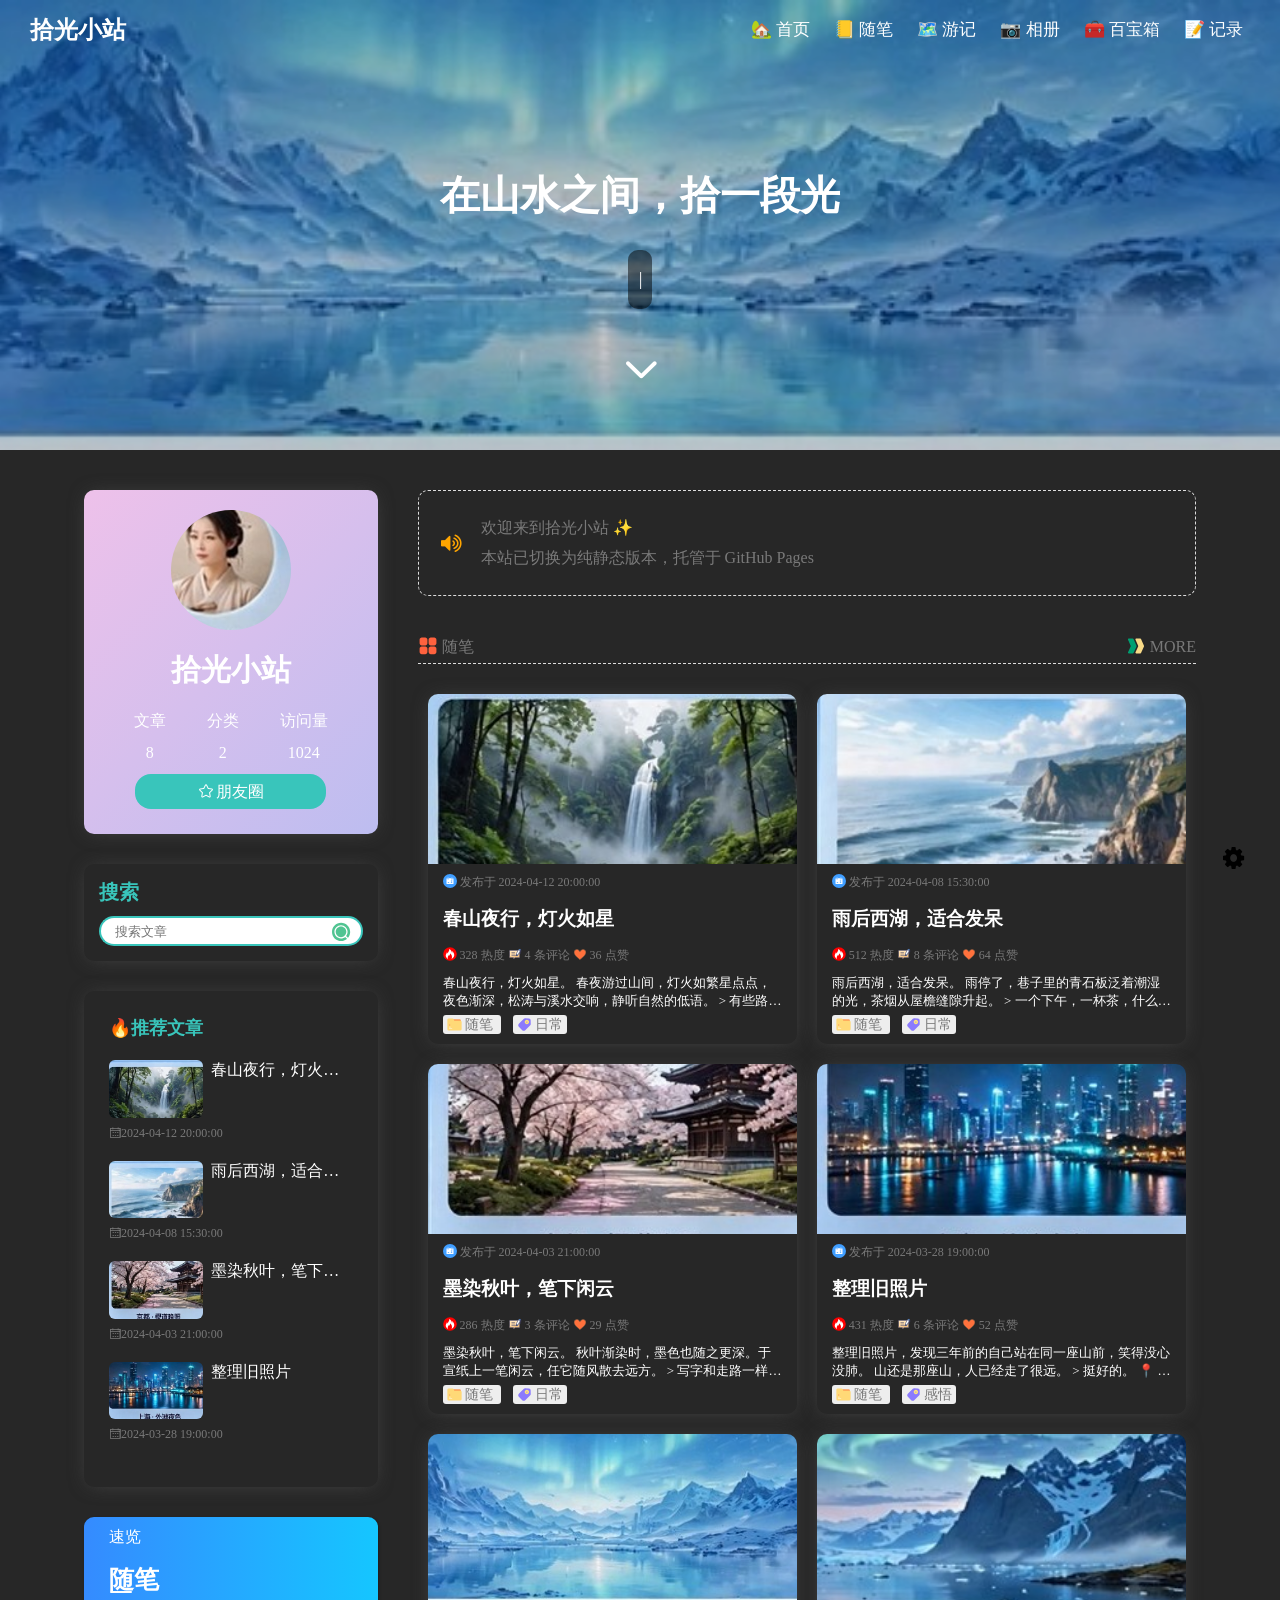
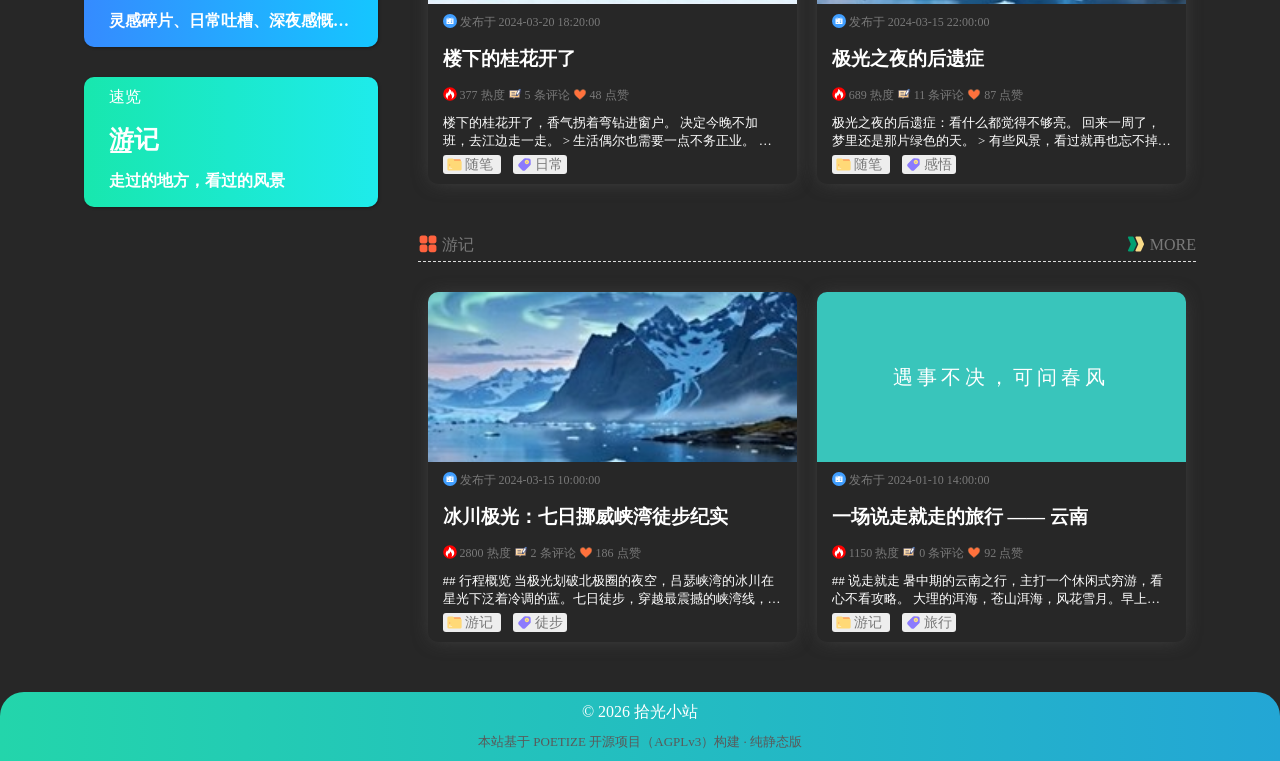
==== index.html @ 40ad59c8 "重新发布：相册页头图" ====
<!DOCTYPE html><html><head><meta charset="utf-8"><link rel="icon" href="./poetize.jpg" sizes="16x16"><link rel="stylesheet" href="https://cdnjs.cloudflare.com/ajax/libs/animate.css/4.1.1/animate.min.css"><meta name="viewport" content="width=device-width,initial-scale=1"><title>拾光小站</title><meta name="keywords" content="拾光小站,个人博客,游记,随笔,相册,百宝箱,记录生活"><meta name="description" content="拾光小站：在山水之间，拾一段光。个人博客，记录游记、随笔与生活碎片。"><meta name="author" content="拾光"><script src="https://cdn.bootcdn.net/ajax/libs/jquery/1.12.4/jquery.min.js"></script><script src="https://cdn.bootcss.com/animejs/2.2.0/anime.min.js"></script><script src="https://cdn.bootcdn.net/ajax/libs/highlight.js/11.2.0/highlight.min.js"></script><script src="https://cdn.bootcdn.net/ajax/libs/wow/1.1.2/wow.min.js"></script><script src="https://cdn.bootcdn.net/ajax/libs/highlightjs-line-numbers.js/2.8.0/highlightjs-line-numbers.min.js"></script><script src="https://cdn.bootcdn.net/ajax/libs/clipboard.js/2.0.8/clipboard.js"></script><script src="https://cdnjs.cloudflare.com/ajax/libs/qiniu-js/3.4.0/qiniu.min.js"></script><style>body {
            margin: 0;
        }</style><link href="css/chunk-0122b66e.ba6b2afd.css" rel="prefetch"><link href="css/chunk-02e23f34.7f8d17d9.css" rel="prefetch"><link href="css/chunk-13c8228b.9297055c.css" rel="prefetch"><link href="css/chunk-1939ddb8.db166ff5.css" rel="prefetch"><link href="css/chunk-22ece758.3c785287.css" rel="prefetch"><link href="css/chunk-34d33f80.ee86e084.css" rel="prefetch"><link href="css/chunk-37367f06.a7690c69.css" rel="prefetch"><link href="css/chunk-395dd5d8.432e9e8f.css" rel="prefetch"><link href="css/chunk-3c44ac4f.c8cb30de.css" rel="prefetch"><link href="css/chunk-47587f90.b9b45893.css" rel="prefetch"><link href="css/chunk-4bd1a666.4a2bc77a.css" rel="prefetch"><link href="css/chunk-52863968.226810e8.css" rel="prefetch"><link href="css/chunk-544f6651.7b0c32eb.css" rel="prefetch"><link href="css/chunk-54ce3194.cc9a762c.css" rel="prefetch"><link href="css/chunk-61f70c88.b84b0deb.css" rel="prefetch"><link href="css/chunk-63f8723c.f8a23040.css" rel="prefetch"><link href="css/chunk-69fb878a.3a8066da.css" rel="prefetch"><link href="css/chunk-6c56cb23.06f5734a.css" rel="prefetch"><link href="css/chunk-716d7ec3.0731d9f2.css" rel="prefetch"><link href="css/chunk-7bfb61f2.dd411bf8.css" rel="prefetch"><link href="css/chunk-94e299d0.7e5d5889.css" rel="prefetch"><link href="css/chunk-9caa29e2.eff47ce8.css" rel="prefetch"><link href="css/chunk-c374553e.608efdd4.css" rel="prefetch"><link href="css/chunk-c9bda14c.3e1fd213.css" rel="prefetch"><link href="css/chunk-e55e4f66.14c5786f.css" rel="prefetch"><link href="css/chunk-ee496ffe.ff4f5161.css" rel="prefetch"><link href="css/chunk-f7e285a6.936469f6.css" rel="prefetch"><link href="css/chunk-f9f8b146.4d78a7ab.css" rel="prefetch"><link href="css/chunk-fdfa3242.f22b6f2f.css" rel="prefetch"><link href="js/chunk-0122b66e.5367f98c.js" rel="prefetch"><link href="js/chunk-02e23f34.32f8bb72.js" rel="prefetch"><link href="js/chunk-13c8228b.7b478421.js" rel="prefetch"><link href="js/chunk-1939ddb8.1118e6d8.js" rel="prefetch"><link href="js/chunk-22ece758.854367f9.js" rel="prefetch"><link href="js/chunk-2d0aa275.491b9dab.js" rel="prefetch"><link href="js/chunk-2d0e1459.42eee4d1.js" rel="prefetch"><link href="js/chunk-34d33f80.f5c10831.js" rel="prefetch"><link href="js/chunk-37367f06.d2c40a28.js" rel="prefetch"><link href="js/chunk-395dd5d8.3fb166c6.js" rel="prefetch"><link href="js/chunk-3c44ac4f.df7b4ee9.js" rel="prefetch"><link href="js/chunk-46c1c582.a5cdcce4.js" rel="prefetch"><link href="js/chunk-47587f90.3607d0f9.js" rel="prefetch"><link href="js/chunk-4bd1a666.3006e04e.js" rel="prefetch"><link href="js/chunk-52863968.18616bdd.js" rel="prefetch"><link href="js/chunk-544f6651.7837170b.js" rel="prefetch"><link href="js/chunk-54ce3194.71f00278.js" rel="prefetch"><link href="js/chunk-61f70c88.a29fab2a.js" rel="prefetch"><link href="js/chunk-63f8723c.64098ad0.js" rel="prefetch"><link href="js/chunk-69fb878a.dd709dce.js" rel="prefetch"><link href="js/chunk-6c56cb23.e2ea50a7.js" rel="prefetch"><link href="js/chunk-716d7ec3.e5672c79.js" rel="prefetch"><link href="js/chunk-7bfb61f2.cf111250.js" rel="prefetch"><link href="js/chunk-94e299d0.7f4a603c.js" rel="prefetch"><link href="js/chunk-9caa29e2.8e790460.js" rel="prefetch"><link href="js/chunk-c374553e.8877bdf3.js" rel="prefetch"><link href="js/chunk-c9bda14c.26c76a3c.js" rel="prefetch"><link href="js/chunk-e55e4f66.29855f88.js" rel="prefetch"><link href="js/chunk-ee496ffe.24dbca80.js" rel="prefetch"><link href="js/chunk-f7e285a6.b124f8df.js" rel="prefetch"><link href="js/chunk-f9f8b146.446a588f.js" rel="prefetch"><link href="js/chunk-fdfa3242.f6572790.js" rel="prefetch"><link href="css/app.e7677316.css" rel="preload" as="style"><link href="css/chunk-vendors.dae7a378.css" rel="preload" as="style"><link href="js/app.7b72c1b2.js" rel="preload" as="script"><link href="js/chunk-vendors.73999204.js" rel="preload" as="script"><link href="css/chunk-vendors.dae7a378.css" rel="stylesheet"><link href="css/app.e7677316.css" rel="stylesheet"></head><body><div id="app"></div><script src="js/chunk-vendors.73999204.js"></script><script src="js/app.7b72c1b2.js"></script></body><script>new WOW().init();</script></html>
---- css/chunk-0122b66e.ba6b2afd.css ----
.emoji-item[data-v-3255ed00]{cursor:pointer;display:inline-block}.emoji-item[data-v-3255ed00]:hover{transition:all .2s;border-radius:.25rem;background:var(--lightGray)}.emoji[data-v-3255ed00]{margin:.25rem;vertical-align:middle}.body-enter-active[data-v-3255ed00],.body-leave-active[data-v-3255ed00]{transition:all .3s}.body-enter[data-v-3255ed00],.body-leave-to[data-v-3255ed00]{opacity:0;transform:scale(.5)}
---- css/chunk-02e23f34.7f8d17d9.css ----
.poem-container[data-v-ac238054]{padding:90px 0 40px;position:relative}.poem-wrap[data-v-ac238054]{border-radius:10px;z-index:10;text-align:center;letter-spacing:4px;font-weight:300;width:100%;max-width:800px}.poem-wrap div span[data-v-ac238054]{padding:5px 10px;color:var(--white);font-size:2em;border-radius:5px}.poem-wrap p[data-v-ac238054]{width:100%;max-width:800px;color:var(--white)}.poem-wrap p.poem[data-v-ac238054]{margin:40px auto;font-size:1.5em}.poem-wrap p.info[data-v-ac238054]{margin:20px auto 40px;font-size:1.1em}
---- css/chunk-13c8228b.9297055c.css ----
@import url(https://fonts.googleapis.com/css?family=Creepster|Rye);body[data-v-50580480],html[data-v-50580480]{height:100vh}body[data-v-50580480]{background:#2c3e50}.zombie__cheeks[data-v-50580480]:after,.zombie__cheeks[data-v-50580480]:before{content:"";border-radius:50% 0 0 50%;box-shadow:4px 7px 6px 1px rgba(0,0,0,.09);background:#1abc9c;width:50px;height:50px}.zombie__nose[data-v-50580480]:after,.zombie__nose[data-v-50580480]:before{content:"";width:15px;height:15px;border-radius:50% 50% 10px 10px;background:#07362c;box-shadow:inset 0 8px 0 2px #148f77;align-self:flex-end}.tooth .tooth__bottom[data-v-50580480]:before,.tooth .tooth__top[data-v-50580480]:before{content:"";background:#fff;width:10px;height:10px;display:block;border-radius:2px;margin:5px 20px 0 0;display:inline-block}.zombie__arms .left .arm__sleeve[data-v-50580480],.zombie__arms .right .arm__sleeve[data-v-50580480]{width:50px;height:60px;background:linear-gradient(180deg,#593f35,#795548);border-radius:20px 20px 0 0}.wrapper[data-v-50580480]{display:flex;height:100vh;justify-content:center;flex-direction:column;align-items:center;background:#20332f}.zombie[data-v-50580480]{position:relative;z-index:1}.zombie__head[data-v-50580480]{width:150px;height:150px;background:#1abc9c;border-radius:70% 70% 35% 35%;display:flex;justify-content:center;position:relative;z-index:1;-webkit-animation:moveHead-data-v-50580480 5s ease-in-out infinite;animation:moveHead-data-v-50580480 5s ease-in-out infinite}.zombie__head[data-v-50580480]:before{width:49px;height:22px;transform:translateX(24px) rotate(-53deg);right:40px}.zombie__head[data-v-50580480]:after,.zombie__head[data-v-50580480]:before{content:"";border-radius:50%;box-shadow:0 -2px 0 1px #1a252f;position:absolute}.zombie__head[data-v-50580480]:after{width:29px;height:12px;transform:translateX(38px) rotate(-13deg);top:5px;right:50px}.zombie__brain[data-v-50580480]{width:30px;height:60px;background:#2c3e50;border-radius:50%;transform:rotate(55deg);position:absolute;top:-2px;left:30px;overflow:hidden}.zombie__brain[data-v-50580480]:before{content:"";width:30px;height:80px;background:#e05887;position:absolute;border-radius:50%;left:15px}.zombie__brain[data-v-50580480]:after{content:"";background:#e05887;width:15px;height:15px;border-radius:40%;position:absolute;top:35px;left:5px;box-shadow:-14px -8px 0 0 #e05887,-28px -10px 0 0 #e05887;transform:rotate(80deg)}.zombie__cheeks[data-v-50580480]{width:inherit;height:50px;display:flex;justify-content:space-between;align-self:center;position:absolute;left:0;top:75px}.zombie__cheeks[data-v-50580480]:before{margin-left:-12px}.zombie__cheeks[data-v-50580480]:after{transform:rotateY(180deg);margin-right:-12px}.zombie__eyes[data-v-50580480]{width:inherit;height:50px;display:flex;justify-content:space-between;align-self:center;position:absolute;left:0;top:50px}.zombie__eyes .eye[data-v-50580480]{background:#fff;border-radius:50%;box-shadow:0 5px 0 1px rgba(0,0,0,.22),0 13px 0 0 rgba(0,0,0,.22);width:50px;height:50px;position:relative}.zombie__eyes .eye[data-v-50580480]:before{content:"";width:16.66667px;height:16.66667px;background:#fff;border-radius:50%;display:table;margin:20px auto;box-shadow:inset 0 -5px 0 5px #2c3e50,0 0 0 3px #ff9800}.zombie__eyes .eye .eyebrow[data-v-50580480]{width:inherit;height:20px;background:#1abc9c;position:absolute;border-radius:10px;box-shadow:0 2px 0 1px #117964;top:-15px;-webkit-animation:moveEyebrow-data-v-50580480 5s ease-in-out infinite;animation:moveEyebrow-data-v-50580480 5s ease-in-out infinite}.zombie__chin[data-v-50580480]{width:100px;height:80px;background:#1abc9c;border-radius:0 0 30% 30%;align-self:flex-end;position:absolute;left:26px;top:100px}.zombie__nose[data-v-50580480]{width:25px;height:80px;background:linear-gradient(0deg,#148f77,#1abc9c);border-radius:0 0 10px 10px;display:flex;justify-content:space-between;position:absolute;left:63px;top:35px}.zombie__nose[data-v-50580480]:before{margin-left:-8px}.zombie__nose[data-v-50580480]:after{margin-right:-8px}.zombie__mouth[data-v-50580480]{width:75px;background:#1a252f;border-radius:20%/10% 10% 50% 50%;box-shadow:inset 0 6px 0 0 #e883a6,0 0 0 4px #148f77;align-self:flex-end;position:absolute;left:38px;bottom:-18px;overflow:hidden;-webkit-animation:moveMouth-data-v-50580480 5s ease-in-out infinite;animation:moveMouth-data-v-50580480 5s ease-in-out infinite}.tooth[data-v-50580480]{width:inherit;display:flex;flex-wrap:wrap;flex-direction:column}.tooth .tooth__top[data-v-50580480]{position:relative;left:10px}.tooth .tooth__top[data-v-50580480]:before{box-shadow:15px 0 0 0 #fff,30px 0 0 0 #fff,45px 0 0 0 #fff}.tooth .tooth__bottom[data-v-50580480]{position:relative;right:-18px;bottom:-6px}.tooth .tooth__bottom[data-v-50580480]:before{box-shadow:15px 0 0 0 #fff,30px 0 0 0 #fff}.zombie__chest[data-v-50580480]{width:150px;height:100px;background:linear-gradient(180deg,#593f35 40%,#795548);border-radius:20px 20px 0 0;display:flex;justify-content:space-between;flex-direction:column;position:relative;top:-10px}.zombie__arms[data-v-50580480]{display:inline-flex;width:100%}.zombie__arms .left[data-v-50580480]{position:relative;-webkit-animation:moveLeftArm-data-v-50580480 5s ease-in-out infinite;animation:moveLeftArm-data-v-50580480 5s ease-in-out infinite}.zombie__arms .left .arm__sleeve[data-v-50580480]{transform:translateX(-25px) rotate(80deg)}.zombie__arms .left .arm__bone[data-v-50580480]{width:100px;height:20px;background:#bfbfbf;position:absolute;left:-100px;top:25px;transform:rotate(-10deg)}.zombie__arms .left .arm__bone[data-v-50580480]:before{left:-15px;top:-8px}.zombie__arms .left .arm__bone[data-v-50580480]:after,.zombie__arms .left .arm__bone[data-v-50580480]:before{content:"";background:inherit;width:20px;height:20px;position:absolute;border-radius:40%/50% 0 30% 40%;transform:rotate(40deg)}.zombie__arms .left .arm__bone[data-v-50580480]:after{left:-10px;bottom:-6px}.zombie__arms .right[data-v-50580480]{position:relative}.zombie__arms .right .arm__sleeve[data-v-50580480]{transform:translateX(79px) rotate(-63deg)}.zombie__arms .arm__biceps[data-v-50580480]{width:100px;height:20px;position:absolute;background:#1abc9c;left:95px;top:40px;transform:rotate(25deg)}.zombie__arms .arm__forearm[data-v-50580480]{width:38px;height:45px;position:absolute;background:linear-gradient(180deg,#148f77,#1abc9c);left:160px;top:55px;border-radius:40%/90% 90% 0 0;transform:skewX(-10deg);box-shadow:-1px 0 5px 1px rgba(0,0,0,.18)}.hands[data-v-50580480]{background:#1abc9c;width:75px;height:30px;border-radius:30%/80% 40% 40% 40%;position:absolute;left:135px;top:90px;-webkit-animation:moveHand-data-v-50580480 5s ease-in-out infinite;animation:moveHand-data-v-50580480 5s ease-in-out infinite}.hands .finger[data-v-50580480]{width:16px;height:32px;display:inline-block;background:#1abc9c;border-radius:50%/80% 40% 40% 40%;position:absolute}.hands .finger[data-v-50580480]:before{content:"";background:#fff;opacity:.6;width:8.88889px;height:8.88889px;position:relative;top:18px;left:2px;border-radius:50% 50% 0 0;box-shadow:0 2px 2px 1px rgba(0,0,0,.44);display:block}.hands .finger.thumb[data-v-50580480]{transform:rotate(90deg);left:-15px;top:-8px}.hands .finger.index[data-v-50580480]{transform:rotate(20deg);top:20px;left:-6px}.hands .finger.middle[data-v-50580480]{top:25px;left:22px}.hands .finger.ring[data-v-50580480]{transform:rotate(-10deg) scale(.9);top:20px;left:50px}.hands .finger.pinky[data-v-50580480]{transform:rotate(-50deg) scale(.8);top:8px;left:68px}.ground[data-v-50580480]{position:relative}.ground__hole[data-v-50580480]{width:225px;height:40px;border-radius:50%;background:rgba(0,0,0,.39);box-shadow:0 11px 34px 20px rgba(0,0,0,.25);position:relative;top:-42px}.ground__rocks[data-v-50580480]{position:absolute;top:0;z-index:2}.ground__rocks .rock[data-v-50580480]{background:#3e5871;border-radius:40%/80% 20% 70% 20%;box-shadow:3px 4px 0 5px #1a252f;width:40px;height:20px;display:block;position:absolute;top:0}.ground__rocks[data-v-50580480]:nth-child(2){left:-25px;top:-25px;transform:scale(1.2) rotate(-10deg);z-index:-1}.ground__rocks[data-v-50580480]:nth-child(3){left:-3px;top:-53px;transform:scale(.4)}.ground__rocks[data-v-50580480]:nth-child(4){left:30px;top:-20px;transform:scale(.5)}.ground__rocks[data-v-50580480]:nth-child(5),.ground__rocks[data-v-50580480]:nth-child(6){left:55px;top:-15px;transform:scale(.8)}.ground__rocks[data-v-50580480]:nth-child(7){left:95px;top:-15px;transform:scale(.6) rotateY(180deg)}.ground__rocks[data-v-50580480]:nth-child(8){left:85px;top:20px;transform:scale(.4) rotateY(180deg)}.ground__rocks[data-v-50580480]:nth-child(9){left:165px;top:10px;transform:scale(.2)}.ground__rocks[data-v-50580480]:nth-child(10){left:125px;top:-15px;transform:scale(1.1) rotateY(180deg)}.ground__rocks[data-v-50580480]:nth-child(11){left:165px;top:-12px;transform:scale(.8) rotateY(180deg) rotate(-20deg)}.ground__rocks[data-v-50580480]:nth-child(12){left:265px;top:-90px;transform:scale(.7)}.ground__rocks[data-v-50580480]:nth-child(13){left:300px;top:-90px;transform:scale(1)}.ground__rocks[data-v-50580480]:nth-child(14){left:350px;top:-90px;transform:scale(.5) rotateY(180deg)}.ground__rocks[data-v-50580480]:nth-child(15){left:390px;top:-90px;transform:scale(.8) rotateY(180deg) rotate(-10deg)}.tomb[data-v-50580480]{width:200px;height:200px;background:#95a5a6;border-radius:50% 50% 0 0;box-shadow:18px 1px 0 0 #6d8082,12px 26px 39px 7px rgba(0,0,0,.25);position:absolute;top:-280px;left:200px}.tomb .tomb__info[data-v-50580480]{text-align:center;margin:20px;color:#3e4a4a}.tomb .tomb__info .headers[data-v-50580480]{font-weight:400;line-height:1.3em;margin:15px 0}.brains-comic-box[data-v-50580480]{font-size:1.4em;letter-spacing:.2em;color:#e05887;position:absolute;top:-360px;left:-200px;transform:rotate(-10deg);position:relative;-webkit-animation:moveBrainsBox-data-v-50580480 5s ease-in-out infinite;animation:moveBrainsBox-data-v-50580480 5s ease-in-out infinite}.brains-comic-box .brains__text[data-v-50580480]{background:#fff;border-radius:40px;padding:15px 20px;-webkit-animation:moveBrainsText-data-v-50580480 5s ease-in-out infinite;animation:moveBrainsText-data-v-50580480 5s ease-in-out infinite}.brains-comic-box .brains__text[data-v-50580480]:before{width:0;height:0;content:"";border-top:1em solid #fff;border-left:.5em solid transparent;border-right:.5em solid transparent;position:absolute;bottom:-20px;left:160px;transform:rotate(-30deg)}@-webkit-keyframes moveLeftArm-data-v-50580480{0%,50%,90%,to{transform:rotate(22deg)}10%,20%,40%{transform:rotate(0)}}@keyframes moveLeftArm-data-v-50580480{0%,50%,90%,to{transform:rotate(22deg)}10%,20%,40%{transform:rotate(0)}}@-webkit-keyframes moveHead-data-v-50580480{0%,50%,90%,to{transform:rotate(-10deg)}30%{transform:translateX(6px) translateY(2px)}35%{transform:translateX(-6px)}10%,20%,40%{transform:rotate(0)}}@keyframes moveHead-data-v-50580480{0%,50%,90%,to{transform:rotate(-10deg)}30%{transform:translateX(6px) translateY(2px)}35%{transform:translateX(-6px)}10%,20%,40%{transform:rotate(0)}}@-webkit-keyframes moveMouth-data-v-50580480{0%,50%,90%,to{height:20px;transform:translateY(-10px)}10%,20%,40%{height:40px;transform:translateY(0)}}@keyframes moveMouth-data-v-50580480{0%,50%,90%,to{height:20px;transform:translateY(-10px)}10%,20%,40%{height:40px;transform:translateY(0)}}@-webkit-keyframes moveEyebrow-data-v-50580480{0%,50%,90%,to{transform:translateY(8px)}10%,20%,40%{transform:translateY(-10px)}}@keyframes moveEyebrow-data-v-50580480{0%,50%,90%,to{transform:translateY(8px)}10%,20%,40%{transform:translateY(-10px)}}@-webkit-keyframes moveHand-data-v-50580480{0%,50%,90%,to{transform:translateY(0)}10%,20%,40%{transform:translateY(-10px) rotate(15deg)}}@keyframes moveHand-data-v-50580480{0%,50%,90%,to{transform:translateY(0)}10%,20%,40%{transform:translateY(-10px) rotate(15deg)}}@-webkit-keyframes moveBrainsText-data-v-50580480{0%,20%,40%,60%,80%,to{transform:translateX(20px)}10%,30%,50%,70%,90%{transform:translateX(-20px)}}@keyframes moveBrainsText-data-v-50580480{0%,20%,40%,60%,80%,to{transform:translateX(20px)}10%,30%,50%,70%,90%{transform:translateX(-20px)}}@-webkit-keyframes moveBrainsBox-data-v-50580480{0%,50%,90%,to{opacity:0}10%,20%,40%{opacity:1}}@keyframes moveBrainsBox-data-v-50580480{0%,50%,90%,to{opacity:0}10%,20%,40%{opacity:1}}
---- css/chunk-1939ddb8.db166ff5.css ----
.comment-head[data-v-1bf209c4]{display:flex;align-items:center;font-size:20px;font-weight:700;margin:40px 0 20px 0;color:var(--themeBackground)}.comment-head[data-v-1bf209c4],.commentInfo-title[data-v-1bf209c4]{-webkit-user-select:none;-moz-user-select:none;-ms-user-select:none;user-select:none}.commentInfo-title[data-v-1bf209c4]{margin-bottom:20px;color:var(--greyFont)}#comment-content[data-v-1bf209c4]{border-bottom:1px solid rgba(0,0,0,.1);margin-bottom:20px}.commentInfo-detail[data-v-1bf209c4]{display:flex}.commentInfo-avatar[data-v-1bf209c4]{border-radius:5px}.commentInfo-username[data-v-1bf209c4]{color:var(--orangeRed);font-size:16px;font-weight:600;margin-right:5px}.commentInfo-username-small[data-v-1bf209c4]{color:var(--orangeRed);font-size:14px;font-weight:600;margin-right:5px}.commentInfo-master[data-v-1bf209c4]{color:var(--green);border:1px solid var(--green);border-radius:.2rem;font-size:12px;padding:2px 4px;margin-right:5px}.commentInfo-other[data-v-1bf209c4]{color:var(--greyFont)}.commentInfo-other[data-v-1bf209c4],.commentInfo-reply[data-v-1bf209c4]{font-size:12px;-webkit-user-select:none;-moz-user-select:none;-ms-user-select:none;user-select:none}.commentInfo-reply[data-v-1bf209c4]{cursor:pointer;color:var(--white);background:var(--themeBackground);border-radius:.2rem;padding:3px 6px}.commentInfo-content[data-v-1bf209c4]{margin:15px 0 25px;padding:18px 20px;background:var(--commentContent);border-radius:12px;color:var(--black);word-break:break-word}.pagination-wrap[data-v-1bf209c4]{display:flex;justify-content:center;margin-bottom:10px}.pagination[data-v-1bf209c4]{padding:6px 20px;border:1px solid var(--lightGray);border-radius:3rem;color:var(--greyFont);-webkit-user-select:none;-moz-user-select:none;-ms-user-select:none;user-select:none;cursor:pointer;text-align:center;font-size:12px}.pagination[data-v-1bf209c4]:hover{border:1px solid var(--themeBackground);color:var(--themeBackground);box-shadow:0 0 5px var(--themeBackground)}
---- css/chunk-22ece758.3c785287.css ----
.process-line[data-v-6c060b48]{border-left:2px solid var(--lightGreen);padding:50px 20px 10px;margin-left:20px;position:relative}.process-line[data-v-6c060b48]:before{content:"";width:8px;height:8px;border:4px solid var(--maxLightRed);border-radius:50%;position:absolute;top:15px;left:-1px;transform:translateX(-50%);background-color:var(--white);-webkit-animation:weiYanShadowFlashing 1.5s linear infinite;animation:weiYanShadowFlashing 1.5s linear infinite}.process-item[data-v-6c060b48]{position:relative;margin:10px;color:var(--fontColor)}.timeline-item-time[data-v-6c060b48]:before{position:absolute;top:5px;left:-37px;width:6px;height:6px;border:3px solid var(--blue);border-radius:50%;background:var(--white);content:""}.timeline-item-content[data-v-6c060b48]{padding:12px 15px;margin:10px 0 15px;border-radius:10px;background:rgba(66,139,202,.2)}.process-delete[data-v-6c060b48]{margin-left:10px;cursor:pointer}
---- css/chunk-34d33f80.ee86e084.css ----
.article-first[data-v-12acfc5b]{color:var(--greyFont);border-bottom:1px dashed var(--lightGray);padding-bottom:5px;margin-bottom:50px}.recent-post-container[data-v-12acfc5b]{max-width:780px;margin:auto}.recent-post-container .recent-post-item[data-v-12acfc5b]:not(:last-child){margin-bottom:40px}.recent-post-item[data-v-12acfc5b]{height:300px;position:relative;display:flex;flex-direction:row;-webkit-user-select:none;-moz-user-select:none;-ms-user-select:none;user-select:none;cursor:pointer;overflow:hidden;border-radius:10px;-webkit-animation:hideToShow 1s ease-in-out;animation:hideToShow 1s ease-in-out}.recent-post-item-image[data-v-12acfc5b]{width:50%;height:100%}.recent-post-item-image[data-v-12acfc5b] .el-image__inner{transition:all 1s}.recent-post-item-image[data-v-12acfc5b] .el-image__inner:hover{transform:scale(1.2)}.leftImage[data-v-12acfc5b]{position:absolute;left:0}.rightImage[data-v-12acfc5b]{position:absolute;right:0;text-align:right}.recent-post-item-post[data-v-12acfc5b]{width:50%;height:100%;display:flex;flex-direction:column;padding:20px 35px}.recent-post-item-post h3[data-v-12acfc5b]{white-space:nowrap;text-overflow:ellipsis;overflow:hidden}.post-meta[data-v-12acfc5b]{font-size:12px;color:var(--greyFont)}.post-meta span[data-v-12acfc5b]:not(:last-child){margin-right:10px}.recent-post-desc[data-v-12acfc5b]{font-size:15px;line-height:1.7;overflow:hidden;text-overflow:ellipsis;display:-webkit-box;-webkit-line-clamp:4;-webkit-box-orient:vertical}.leftImage .sort-label[data-v-12acfc5b]{position:absolute;bottom:20px}.rightImage .sort-label[data-v-12acfc5b]{position:absolute;bottom:20px;right:35px}.sort-label span[data-v-12acfc5b]{padding:3px 10px;background-color:var(--maxLightGray);border-radius:3px;font-size:14px;color:var(--greyFont);transition:all .3s;cursor:pointer;-webkit-user-select:none;-moz-user-select:none;-ms-user-select:none;user-select:none}.sort-label span[data-v-12acfc5b]:hover{background-color:var(--themeBackground);color:var(--white)}.error-text[data-v-12acfc5b]{font-size:20px;line-height:1.8;letter-spacing:8px;color:var(--white)}.image-container[data-v-12acfc5b]{position:relative;width:100%;height:100%}.hasVideo[data-v-12acfc5b]{padding:0 20px;background:var(--maxMaxWhiteMask);border-radius:15px}@media screen and (max-width:700px){.recent-post-item[data-v-12acfc5b]{height:450px;position:unset;display:block;flex-direction:unset}.recent-post-item-image[data-v-12acfc5b]{width:100%;height:200px}.leftImage[data-v-12acfc5b]{position:unset;left:unset}.rightImage[data-v-12acfc5b]{position:unset;right:unset;text-align:unset}.recent-post-item-post[data-v-12acfc5b]{width:100%;height:250px;position:relative}.recent-post-desc[data-v-12acfc5b]{-webkit-line-clamp:3}.leftImage .sort-label[data-v-12acfc5b]{position:absolute;bottom:20px}.rightImage .sort-label[data-v-12acfc5b]{position:absolute;bottom:20px;right:unset}}
---- css/chunk-37367f06.a7690c69.css ----
.card-container[data-v-0ac1e776]{display:flex;flex-wrap:wrap}.card-item[data-v-0ac1e776]{position:relative;border-radius:10px;background:hsla(0,0%,100%,.88);overflow:hidden;margin:10px;height:300px;flex-shrink:0;width:calc(33.33333% - 20px);cursor:pointer;-webkit-animation:zoomIn .8s ease-in-out;animation:zoomIn .8s ease-in-out}.card-image[data-v-0ac1e776]{width:100%;height:180px}.card-image[data-v-0ac1e776] .el-image__inner{transition:all 1s}.card-image[data-v-0ac1e776] .el-image__inner:hover{transform:scale(1.2)}.card-body[data-v-0ac1e776]{padding:10px 20px}.card-title[data-v-0ac1e776]{font-size:18px;font-weight:600;margin-bottom:10px;white-space:nowrap;text-overflow:ellipsis;overflow:hidden;transition:all .2s ease-in-out}.card-title[data-v-0ac1e776]:hover{color:var(--lightGreen)}.card-desc[data-v-0ac1e776]{font-size:14px;line-height:1.5;overflow:hidden;text-overflow:ellipsis;display:-webkit-box;-webkit-line-clamp:2;-webkit-box-orient:vertical;letter-spacing:1px}.card-time[data-v-0ac1e776]{position:absolute;bottom:10px;font-size:12px;color:var(--greyFont)}@media screen and (max-width:700px){.card-item[data-v-0ac1e776]{width:calc(50% - 20px)}}@media screen and (max-width:500px){.card-item[data-v-0ac1e776]{width:calc(100% - 20px)}}
---- css/chunk-395dd5d8.432e9e8f.css ----
.travel-container[data-v-3413e267]{padding:25px;background:var(--favoriteBg)}.travel-header[data-v-3413e267]{margin:60px auto 30px;height:300px;position:relative;overflow:hidden;border-radius:20px;max-width:1200px;color:var(--white);-webkit-user-select:none;-moz-user-select:none;-ms-user-select:none;user-select:none}.index-video[data-v-3413e267]{width:100%;height:100%;-o-object-fit:cover;object-fit:cover;background:var(--lightGreen)}.travel-content[data-v-3413e267]{margin:0 auto;max-width:1200px}.photo-title-warp[data-v-3413e267]{max-width:1150px;margin:50px auto;padding:20px;border-radius:10px;display:flex;flex-wrap:wrap}.isActive[data-v-3413e267]{-webkit-animation:scale 2.5s ease-in-out infinite;animation:scale 2.5s ease-in-out infinite}.photo-title[data-v-3413e267]{text-align:center;font-size:30px;font-weight:700;line-height:80px;letter-spacing:2px}.pagination-wrap[data-v-3413e267]{display:flex;justify-content:center;margin-top:40px}.pagination[data-v-3413e267]{padding:13px 15px;border:1px solid var(--lightGray);border-radius:3rem;color:var(--greyFont);width:100px;-webkit-user-select:none;-moz-user-select:none;-ms-user-select:none;user-select:none;cursor:pointer;text-align:center}@media screen and (max-width:1150px){.photo-title-warp[data-v-3413e267]{max-width:780px}}
---- css/chunk-3c44ac4f.c8cb30de.css ----
.card-container[data-v-d14e78c4]{display:flex;flex-wrap:wrap}.card-item[data-v-d14e78c4]{position:relative;overflow:hidden;margin:15px;height:550px;flex-shrink:0;width:calc(33.33333% - 30px);cursor:pointer;-webkit-animation:zoomIn .8s ease-in-out;animation:zoomIn .8s ease-in-out;padding:1.3rem 1.3rem 1.5rem;background:var(--background);border-radius:1.5rem;transition:all .2s}.card-image[data-v-d14e78c4]{width:100%;height:400px;border-radius:1rem;overflow:hidden;box-shadow:0 2px 10px hsla(0,0%,57.6%,.61);margin-bottom:1rem}.card-image[data-v-d14e78c4] .el-image__inner{transition:all 1s}.card-image[data-v-d14e78c4] .el-image__inner:hover{transform:scale(1.2)}.card-body[data-v-d14e78c4]{padding:10px 5px}.card-desc[data-v-d14e78c4]{font-weight:600;font-size:1.05rem;color:var(--fontColor);letter-spacing:1px;line-height:1.5;overflow:hidden;text-overflow:ellipsis;display:-webkit-box;-webkit-line-clamp:2;-webkit-box-orient:vertical}.card-time[data-v-d14e78c4]{position:absolute;bottom:15px;color:#999;font-weight:500}@media screen and (max-width:1300px){.card-item[data-v-d14e78c4]{width:calc(50% - 30px)}}@media screen and (max-width:1000px){.card-item[data-v-d14e78c4]{height:450px}.card-image[data-v-d14e78c4]{height:300px}}@media screen and (max-width:750px){.card-item[data-v-d14e78c4]{width:100%;margin:15px 0}}@media screen and (max-width:450px){.card-item[data-v-d14e78c4]{height:400px}.card-image[data-v-d14e78c4]{height:250px}}
---- css/chunk-47587f90.b9b45893.css ----
.myFooter-wrap[data-v-3245b3a0]{-webkit-user-select:none;-moz-user-select:none;-ms-user-select:none;user-select:none;-webkit-animation:hideToShow 2s;animation:hideToShow 2s}.myFooter[data-v-3245b3a0]{border-radius:1.5rem 1.5rem 0 0;background:var(--gradientBG);text-align:center;color:var(--white);background-size:300% 300%;-webkit-animation:gradientBG 10s ease infinite;animation:gradientBG 10s ease infinite}.footer-title[data-v-3245b3a0]{padding-top:10px;font-size:16px}.icp[data-v-3245b3a0],.icp a[data-v-3245b3a0]{color:var(--maxGreyFont);font-size:13px}.icp[data-v-3245b3a0]{padding-top:10px;padding-bottom:10px}.icp a[data-v-3245b3a0]{text-decoration:none;transition:all .3s}.icp a[data-v-3245b3a0]:hover{color:var(--themeBackground)}
---- css/chunk-4bd1a666.4a2bc77a.css ----
.letter-wrap[data-v-1e2ef4ea]{font-family:Satisfy,serif}#jsi-cherry-container[data-v-1e2ef4ea]{position:absolute;top:0;width:100%;height:100%;margin:0;padding:0;background-color:transparent;overflow:hidden;opacity:.618;z-index:99}#footer[data-v-1e2ef4ea]{position:fixed;top:10px;right:10px}#music_btn2[data-v-1e2ef4ea]{position:relative;margin:0 auto;display:block;width:32px;height:32px;background:url(https://haiyong.site/demo/eluvletter/images/play.png) no-repeat;cursor:pointer;opacity:.2}body[data-v-1e2ef4ea]{opacity:0}span[data-v-1e2ef4ea]{display:block;width:150px;height:150px;background:url(https://haiyong.site/demo/eluvletter/images/stitch.png) no-repeat;background-position:0 0}.typed-cursor[data-v-1e2ef4ea]{opacity:0;-webkit-animation:blink-data-v-1e2ef4ea .7s infinite;animation:blink-data-v-1e2ef4ea .7s infinite}@keyframes blink-data-v-1e2ef4ea{0%{opacity:0}50%{opacity:0}to{opacity:0}}@-webkit-keyframes blink-data-v-1e2ef4ea{0%{opacity:0}50%{opacity:0}to{opacity:0}}a[data-v-1e2ef4ea],abbr[data-v-1e2ef4ea],acronym[data-v-1e2ef4ea],address[data-v-1e2ef4ea],applet[data-v-1e2ef4ea],article[data-v-1e2ef4ea],aside[data-v-1e2ef4ea],audio[data-v-1e2ef4ea],b[data-v-1e2ef4ea],big[data-v-1e2ef4ea],blockquote[data-v-1e2ef4ea],body[data-v-1e2ef4ea],canvas[data-v-1e2ef4ea],caption[data-v-1e2ef4ea],center[data-v-1e2ef4ea],cite[data-v-1e2ef4ea],code[data-v-1e2ef4ea],dd[data-v-1e2ef4ea],del[data-v-1e2ef4ea],details[data-v-1e2ef4ea],dfn[data-v-1e2ef4ea],div[data-v-1e2ef4ea],dl[data-v-1e2ef4ea],dt[data-v-1e2ef4ea],em[data-v-1e2ef4ea],embed[data-v-1e2ef4ea],fieldset[data-v-1e2ef4ea],figcaption[data-v-1e2ef4ea],figure[data-v-1e2ef4ea],footer[data-v-1e2ef4ea],form[data-v-1e2ef4ea],h1[data-v-1e2ef4ea],h2[data-v-1e2ef4ea],h3[data-v-1e2ef4ea],h4[data-v-1e2ef4ea],h5[data-v-1e2ef4ea],h6[data-v-1e2ef4ea],header[data-v-1e2ef4ea],hgroup[data-v-1e2ef4ea],html[data-v-1e2ef4ea],i[data-v-1e2ef4ea],iframe[data-v-1e2ef4ea],img[data-v-1e2ef4ea],ins[data-v-1e2ef4ea],kbd[data-v-1e2ef4ea],label[data-v-1e2ef4ea],legend[data-v-1e2ef4ea],li[data-v-1e2ef4ea],mark[data-v-1e2ef4ea],menu[data-v-1e2ef4ea],nav[data-v-1e2ef4ea],object[data-v-1e2ef4ea],ol[data-v-1e2ef4ea],output[data-v-1e2ef4ea],p[data-v-1e2ef4ea],pre[data-v-1e2ef4ea],q[data-v-1e2ef4ea],ruby[data-v-1e2ef4ea],s[data-v-1e2ef4ea],samp[data-v-1e2ef4ea],section[data-v-1e2ef4ea],small[data-v-1e2ef4ea],span[data-v-1e2ef4ea],strike[data-v-1e2ef4ea],strong[data-v-1e2ef4ea],sub[data-v-1e2ef4ea],summary[data-v-1e2ef4ea],sup[data-v-1e2ef4ea],table[data-v-1e2ef4ea],tbody[data-v-1e2ef4ea],td[data-v-1e2ef4ea],tfoot[data-v-1e2ef4ea],th[data-v-1e2ef4ea],thead[data-v-1e2ef4ea],time[data-v-1e2ef4ea],tr[data-v-1e2ef4ea],tt[data-v-1e2ef4ea],u[data-v-1e2ef4ea],ul[data-v-1e2ef4ea],var[data-v-1e2ef4ea],video[data-v-1e2ef4ea]{margin:0;padding:0;border:0;font:inherit;font-size:100%;vertical-align:baseline}html[data-v-1e2ef4ea]{line-height:1;content-zooming:none}article[data-v-1e2ef4ea],aside[data-v-1e2ef4ea],details[data-v-1e2ef4ea],figcaption[data-v-1e2ef4ea],figure[data-v-1e2ef4ea],footer[data-v-1e2ef4ea],header[data-v-1e2ef4ea],hgroup[data-v-1e2ef4ea],menu[data-v-1e2ef4ea],nav[data-v-1e2ef4ea],section[data-v-1e2ef4ea],summary[data-v-1e2ef4ea]{display:block}body[data-v-1e2ef4ea]{font-family:Satisfy,serif;color:#837362;background:#fbf8f7}h2[data-v-1e2ef4ea]{font-size:1.5em;line-height:1.6;float:left;font-family:Satisfy,serif}a[data-v-1e2ef4ea]{color:#9b4849;text-decoration:none;display:block}a[data-v-1e2ef4ea]:hover{color:#783839}#open[data-v-1e2ef4ea]{width:150px;text-align:center;margin-top:50px;margin-left:200px}#flip[data-v-1e2ef4ea]{margin:160px 20px 0 0;float:right}#flip2back[data-v-1e2ef4ea]{margin-top:150px;float:right}#close[data-v-1e2ef4ea]{position:absolute;bottom:10px;right:10px}section.container[data-v-1e2ef4ea]{position:relative;width:600px;height:300px;margin:280px auto 0;perspective:1000px;-webkit-perspective:1000px;-moz-perspective:1000px}section.container>form.flip[data-v-1e2ef4ea]{width:100%;height:100%;position:absolute;-webkit-transform:rotateY(180deg);-moz-transform:rotateY(180deg);-webkit-transform-style:preserve-3d;-moz-transform-style:preserve-3d;-webkit-transition:-webkit-transform .7s 0s;-moz-transition:-moz-transform .7s 0s;-webkit-transform-origin:center center;-moz-transform-origin:center center}section.container>form.flip>.back[data-v-1e2ef4ea],section.container>form.flip>.front[data-v-1e2ef4ea]{position:absolute;width:100%;height:100%;backface-visibility:hidden;-webkit-backface-visibility:hidden;-moz-backface-visibility:hidden}section.container>form.flip>.back[data-v-1e2ef4ea]{transform:rotateY(180deg);background:#837362;box-shadow:inset 0 10px 30px -10px rgba(0,0,0,.3),inset 0 1px 0 rgba(0,0,0,.2),inset 0 2px 0 hsla(0,0%,100%,.2)}section.container:target>form.flip[data-v-1e2ef4ea]{transform:rotateY(0deg)}.no-csstransforms3d section.container:target>form.flip>.back[data-v-1e2ef4ea]{display:none}.container#lid[data-v-1e2ef4ea]{position:relative;width:100%;height:50%;perspective:800px;z-index:2;transition:z-index 0s 1s;-moz-transition:z-index 0s 1s;-webkit-transition:z-index 0s 1s}.no-csstransforms3d .container#lid[data-v-1e2ef4ea]{transition:none}#content:target .container#lid[data-v-1e2ef4ea]{z-index:-1;transition:z-index 0s .5s;-moz-transition:z-index 0s .5s;-webkit-transition:z-index 0s .5s}.no-csstransforms3d #content:target .container#lid[data-v-1e2ef4ea]{transition:none}.no-csstransforms3d .container#lid .back[data-v-1e2ef4ea]{display:none}.no-csstransforms3d #content:target .container#lid .back[data-v-1e2ef4ea]{display:block;top:-150px}#lid .flip[data-v-1e2ef4ea]{width:100%;height:100%;position:absolute;transform-style:preserve-3d;transform-origin:left top}#lid .flip>.back[data-v-1e2ef4ea],#lid .flip>.front[data-v-1e2ef4ea]{position:absolute;width:100%;height:100%;-webkit-backface-visibility:hidden;backface-visibility:hidden}#lid .flip>.back[data-v-1e2ef4ea]{transform:rotateX(180deg)}#content:target #lid .flip[data-v-1e2ef4ea]{transform:rotateX(180deg);transition-duration:.5s;transition-delay:0s}#letter .flip>div[data-v-1e2ef4ea],#lid .flip>div[data-v-1e2ef4ea],section.container>form.flip>div[data-v-1e2ef4ea]{box-sizing:border-box}#lid .flip .front[data-v-1e2ef4ea],section.container>form.flip .front[data-v-1e2ef4ea]{background:beige url(https://haiyong.site/demo/eluvletter/images/bg.png);border:1px solid #eae1d5;box-shadow:inset 0 0 10px 1px hsla(0,0%,100%,.6),0 2px 3px -2px rgba(0,0,0,.6);padding:20px 30px;color:#837362;text-shadow:0 1px 0 #fff,0 1px 0 #fff}section.container>form.flip>.front[data-v-1e2ef4ea]{font-size:1.25em;background:beige url(https://haiyong.site/demo/eluvletter/images/bg.png);background:url(https://haiyong.site/demo/eluvletter/images/bg.png) no-repeat 450px 20px,url(https://haiyong.site/demo/eluvletter/images/bg.png);padding:120px 20px 20px 40%;border:1px solid #eae1d5}#lid .flip .front[data-v-1e2ef4ea]{font-size:1.25em;border-radius:0 0 40px 40px}#lid .flip .back[data-v-1e2ef4ea]{background:#837362;border-radius:40px 40px 0 0;border:35px solid hsla(0,0%,100%,.1);border-bottom:none;box-shadow:inset 0 10px 30px 10px rgba(0,0,0,.1)}#top[data-v-1e2ef4ea]{text-align:right;background:beige url(https://haiyong.site/demo/eluvletter/images/bg.png);background:-ms-linear-gradient(top,hsla(0,0%,100%,0) 0,rgba(163,140,130,.17) 100%),url(https://haiyong.site/demo/eluvletter/images/bg.png);box-sizing:border-box;width:100%;height:65%;position:absolute;left:0;bottom:0;z-index:1;border:1px solid #eae1d5;box-shadow:inset 0 0 10px 1px hsla(0,0%,100%,.6),0 -2px 4px -3px rgba(0,0,0,.75),0 2px 3px -2px rgba(0,0,0,.6)}#letter[data-v-1e2ef4ea]{background:#fafafa;width:90%;height:95%;position:absolute;left:5%;top:5%;z-index:0;transition:0s 0s}#content:target #letter[data-v-1e2ef4ea]{top:-40%;transition:.5s .5s}#letter .container[data-v-1e2ef4ea]{position:absolute;width:100%;perspective:800px;top:0;left:0;transition:0s 0s;z-index:1}#letter .flip[data-v-1e2ef4ea]{width:100%;height:100%;position:absolute;transform-style:preserve-3d;transform-origin:left top}#letter .flip>.back[data-v-1e2ef4ea],#letter .flip>.front[data-v-1e2ef4ea]{position:absolute;width:100%;height:100%;-webkit-backface-visibility:hidden;backface-visibility:hidden}#letter .flip>.back[data-v-1e2ef4ea]{transform:rotateX(180deg)}#content:target #letter .flip[data-v-1e2ef4ea]{transform:rotateX(180deg);transition-duration:.5s;transition-delay:1s}#content:target #letter .container[data-v-1e2ef4ea]{z-index:-1;transition:z-index 0s 1.5s}#letter .flip .front[data-v-1e2ef4ea]{background:#fafafa;box-shadow:0 2px 3px 0 rgba(0,0,0,.2)}.no-csstransforms3d #content:target #letter .flip .front[data-v-1e2ef4ea]{display:none}#letter .flip .back[data-v-1e2ef4ea]{background:#fafafa;background:-moz-linear-gradient(top,#fafafa 80%,#f7f7f7 100%);padding:40px 40px 0;font-size:18px;line-height:1.4;border-bottom:1px solid hsla(0,0%,100%,.5);box-shadow:0 -5px 8px -4px rgba(0,0,0,.15)}.no-csstransforms3d #content:target #letter .flip .back[data-v-1e2ef4ea]{top:-140px}input[type=text][data-v-1e2ef4ea]{background:transparent;border:none;border-bottom:1px dotted #837362;box-shadow:0 1px 0 hsla(0,0%,100%,.4);width:50%;-webkit-appearance:none}input[type=text][data-v-1e2ef4ea]:focus{outline:none;border-bottom:1px solid #837362;-webkit-appearance:none}textarea[data-v-1e2ef4ea]{margin:10px auto 0;box-sizing:border-box;width:90%;height:160px;padding:10px;display:block;background:transparent;background:hsla(0,0%,100%,.07);border:1px dashed #c8bfb6}textarea[data-v-1e2ef4ea]:focus{outline:none;background-color:hsla(0,0%,100%,.12);border-color:hsla(0,0%,100%,.46);box-shadow:inset 0 0 2px rgba(0,0,0,.1)}input[type=submit][data-v-1e2ef4ea]{cursor:pointer;display:block;margin:10px auto;-webkit-appearance:none;font-size:.9em;background:#9b4849;padding:5px 20px;border-radius:3px;border:1px solid #9b4849;box-shadow:inset 0 1px 0 hsla(0,0%,100%,.5);color:#fff;-webkit-transition:background .5s}input[type=submit][data-v-1e2ef4ea]:hover{background:#783839}#content.target #letter .flip .front[data-v-1e2ef4ea],.container.target>form.flip>.back[data-v-1e2ef4ea]{display:none}#content.target .container#lid[data-v-1e2ef4ea]{z-index:-1}#content.target .container#lid .back[data-v-1e2ef4ea]{display:block;top:-150px}#content.target #letter[data-v-1e2ef4ea]{top:-40%}#content.target #letter .flip .back[data-v-1e2ef4ea]{top:-140px}
---- css/chunk-52863968.226810e8.css ----
.myTag[data-v-1ece9a96]{cursor:pointer;color:var(--white);border-radius:5px;padding:8px}.myTag[data-v-1ece9a96]:hover{background:var(--gradualRed)!important}
---- css/chunk-544f6651.7b0c32eb.css ----
.toolbar-content[data-v-26483666]{width:100%;height:60px;color:var(--white);position:fixed;z-index:100;-webkit-user-select:none;-moz-user-select:none;-ms-user-select:none;user-select:none;transition:all .3s ease-in-out}.toolbar-content.enter[data-v-26483666]{background:var(--toolbarBackground);color:var(--toolbarFont);box-shadow:0 1px 3px 0 rgba(0,34,77,.05)}.toolbar-content.hoverEnter[data-v-26483666]{background:var(--translucent);box-shadow:0 1px 3px 0 rgba(0,34,77,.05)}.toolbar-title[data-v-26483666]{margin-left:30px;cursor:pointer}.toolbar-mobile-menu[data-v-26483666]{font-size:30px;margin-right:15px;cursor:pointer}.scroll-menu[data-v-26483666]{margin:0 25px 0 0;display:flex;justify-content:flex-end;padding:0}.scroll-menu li[data-v-26483666]{list-style:none;margin:0 12px;font-size:17px;height:60px;line-height:60px;position:relative;cursor:pointer}.scroll-menu li:hover .my-menu span[data-v-26483666]{color:var(--themeBackground)}.scroll-menu li:hover .my-menu i[data-v-26483666]{color:var(--themeBackground);-webkit-animation:scale 1.5s ease-in-out infinite;animation:scale 1.5s ease-in-out infinite}.scroll-menu li .my-menu[data-v-26483666]:after{content:"";display:block;position:absolute;bottom:0;height:6px;background-color:var(--themeBackground);width:100%;max-width:0;transition:max-width .25s ease-in-out}.scroll-menu li:hover .my-menu[data-v-26483666]:after{max-width:100%}.sortMenu[data-v-26483666]{margin-left:44px;font-size:17px;position:relative}.sortMenu[data-v-26483666]:after{top:32px;width:35px;left:0;height:2px;background:var(--themeBackground);content:"";border-radius:1px;position:absolute}.el-dropdown[data-v-26483666]{font-size:unset;color:unset}.el-popper[x-placement^=bottom][data-v-26483666]{margin-top:-8px}.el-dropdown-menu[data-v-26483666]{padding:5px 0}.el-dropdown-menu__item[data-v-26483666]{font-size:unset}.el-dropdown-menu__item[data-v-26483666]:hover{background-color:var(--white);color:var(--themeBackground)}.toolButton[data-v-26483666]{position:fixed;right:3vh;bottom:3vh;-webkit-animation:slide-bottom .5s ease-in-out both;animation:slide-bottom .5s ease-in-out both;z-index:100;cursor:pointer;font-size:25px;width:30px}.my-setting[data-v-26483666]{display:flex;flex-wrap:wrap;justify-content:space-around;cursor:pointer;font-size:20px}.my-setting i[data-v-26483666]{padding:5px}.my-setting i[data-v-26483666]:hover{color:var(--themeBackground)}.cd-top[data-v-26483666]{background:var(--toTop) no-repeat 50%;position:fixed;right:5vh;top:-900px;z-index:99;width:70px;height:900px;background-size:contain;transition:all .5s ease-in-out;cursor:pointer}.backTop[data-v-26483666]{transition:all .3s ease-in;position:relative;top:0;left:-13px}.backTop[data-v-26483666]:hover{top:-10px}#outerImg[data-v-26483666]{position:fixed;top:0;left:0;background:rgba(0,0,0,.6);z-index:10;width:100%;height:100%;display:none}@media screen and (max-width:400px){.toolButton[data-v-26483666]{right:.5vh}}
---- css/chunk-54ce3194.cc9a762c.css ----
.background-image-index[data-v-2502deec]{width:100vw;height:50vh;position:fixed;z-index:-1}.background-image-index[data-v-2502deec]:before{position:absolute;width:100%;height:100%;background-color:rgba(0,0,0,.2);content:""}.background-image-index-error[data-v-2502deec]{background-color:var(--lightGreen);width:100vw;height:50vh;position:fixed;z-index:-1}.signature-wall[data-v-2502deec]{display:flex;flex-direction:column;position:relative;-webkit-user-select:none;-moz-user-select:none;-ms-user-select:none;user-select:none;height:50vh;overflow:hidden}.playful[data-v-2502deec]{color:var(--white);font-size:40px}.sort-article-first[data-v-2502deec]{margin:40px auto 20px;display:flex;justify-content:space-between;color:var(--greyFont);border-bottom:1px dashed var(--lightGray);padding-bottom:5px}.article-more[data-v-2502deec]{cursor:pointer;transition:all .3s}.article-more[data-v-2502deec]:hover{color:var(--lightGreen);font-weight:700;transform:scale(1.1)}.printer[data-v-2502deec]{cursor:pointer;color:var(--white);background:var(--translucent);border-radius:10px;padding-left:10px;padding-right:10px}#bannerWave1[data-v-2502deec]{height:84px;background:var(--bannerWave1);width:200%;z-index:10}#bannerWave1[data-v-2502deec],#bannerWave2[data-v-2502deec]{position:absolute;bottom:0;-webkit-animation:gradientBG 120s linear infinite;animation:gradientBG 120s linear infinite}#bannerWave2[data-v-2502deec]{height:100px;background:var(--bannerWave2);width:400%;z-index:5}.cursor[data-v-2502deec]{margin-left:1px;-webkit-animation:hideToShow .7s infinite;animation:hideToShow .7s infinite;font-weight:200}.el-icon-arrow-down[data-v-2502deec]{font-size:40px;font-weight:700;color:var(--white);position:absolute;bottom:60px;-webkit-animation:my-shake 1.5s ease-out infinite;animation:my-shake 1.5s ease-out infinite;z-index:15;cursor:pointer}.page-container-wrap[data-v-2502deec]{background:var(--background);position:relative}.page-container[data-v-2502deec]{display:flex;justify-content:center;width:90%;padding:0 20px 40px 20px;margin:0 auto;flex-direction:row}.recent-posts[data-v-2502deec]{width:70%}.announcement[data-v-2502deec]{padding:22px;border:1px dashed var(--lightGray);color:var(--greyFont);border-radius:10px;display:flex;margin:40px auto 40px}.announcement i[data-v-2502deec]{color:var(--themeBackground);font-size:22px;margin:auto 0;-webkit-animation:scale .8s ease-in-out infinite;animation:scale .8s ease-in-out infinite}.announcement div div[data-v-2502deec]{margin-left:20px;line-height:30px}.aside-content[data-v-2502deec]{width:calc(30% - 40px);-webkit-user-select:none;-moz-user-select:none;-ms-user-select:none;user-select:none;margin-top:40px;margin-right:40px;max-width:300px;float:right}.pagination-wrap[data-v-2502deec]{display:flex;justify-content:center;margin-top:40px}.pagination[data-v-2502deec]{padding:13px 15px;border:1px solid var(--lightGray);border-radius:3rem;color:var(--greyFont);width:100px;-webkit-user-select:none;-moz-user-select:none;-ms-user-select:none;user-select:none;cursor:pointer;text-align:center}.pagination[data-v-2502deec]:hover{border:1px solid var(--themeBackground);color:var(--themeBackground);box-shadow:0 0 5px var(--themeBackground)}.push-title[data-v-2502deec]{font-weight:700;font-size:20px}.push-el-image[data-v-2502deec]{width:80%;min-height:100px;max-height:400px;border-radius:15px;margin-top:20px;margin-bottom:30px}.push-button[data-v-2502deec]{position:relative;background:var(--lightGreen);cursor:pointer;width:230px;border-radius:2rem;line-height:35px;color:var(--white)}.push-button-title[data-v-2502deec]{margin-left:20px;font-weight:700}.push-button-car[data-v-2502deec]{position:absolute;margin-left:55px;-webkit-animation:passing 4s linear infinite;animation:passing 4s linear infinite}@media screen and (max-width:1100px){.page-container[data-v-2502deec],.recent-posts[data-v-2502deec]{width:100%}}@media screen and (max-width:1000px){.page-container[data-v-2502deec]{flex-direction:column}.aside-content[data-v-2502deec]{width:100%;max-width:unset;float:unset;margin:40px auto 0}}@media screen and (max-width:768px){h1[data-v-2502deec]{font-size:35px}}
---- css/chunk-61f70c88.b84b0deb.css ----
.message-in[data-v-703eaef6]{position:absolute;left:50%;top:40%;transform:translate(-50%,-50%);color:var(--white);-webkit-animation:hideToShow 2.5s;animation:hideToShow 2.5s;width:360px;z-index:10}.message-title[data-v-703eaef6]{-webkit-user-select:none;-moz-user-select:none;-ms-user-select:none;user-select:none;text-align:center}.message-input[data-v-703eaef6]{border-radius:1.2rem;border:var(--white) 1px solid;color:var(--white);background:var(--transparent);padding:10px 10px}.message-input[data-v-703eaef6]::-webkit-input-placeholder{color:var(--white)}.barrage-container[data-v-703eaef6]{position:absolute;top:50px;left:0;right:0;bottom:0;height:calc(100% - 50px);width:100%;-webkit-user-select:none;-moz-user-select:none;-ms-user-select:none;user-select:none;overflow:hidden}.comment-wrap[data-v-703eaef6]{background:var(--background);position:absolute;top:100vh;width:100%}.comment-content[data-v-703eaef6]{max-width:800px;margin:0 auto;padding:40px 20px}
---- css/chunk-63f8723c.f8a23040.css ----
.about-wrap{text-align:center;width:95%;max-width:800px;margin:0 auto;padding:40px 20px 80px}.about-box{min-height:450px;padding:5px;background-color:var(--maxMaxLightGray);border-radius:10px}.say-item-left{color:var(--maxGreyFont);background-color:var(--lightGray)}.say-item-left,.say-item-right{padding:5px 12px;border-radius:1rem}.say-item-right{color:var(--white);background-color:var(--translucent)}.say-left{justify-content:left}.say-left,.say-right{display:flex;margin:15px}.say-right{justify-content:right}.say-select{cursor:pointer;background:var(--black);border-radius:5px;padding:5px 10px;margin-right:12px;margin-top:20px;color:var(--white);border:1px solid var(--black)}.say-select:hover{border:1px solid var(--themeBackground);color:var(--themeBackground);box-shadow:0 0 5px var(--themeBackground)}
---- css/chunk-69fb878a.3a8066da.css ----
.funny-wrap[data-v-2c71b9d6]{border-radius:10px;max-width:1600px;padding:40px 0 80px}.funny-title[data-v-2c71b9d6]{color:var(--black);font-size:28px;font-weight:700;margin-left:12px}.process-wrap[data-v-2c71b9d6]{margin:20px 0 40px}.process-wrap hr[data-v-2c71b9d6]{position:relative;margin:30px auto 100px;border:2px dashed var(--lightGreen);overflow:visible}.process-wrap hr[data-v-2c71b9d6]:before{position:absolute;top:-14px;left:5%;color:var(--lightGreen);content:"❄";font-size:30px;line-height:1;transition:all 1s ease-in-out}.process-wrap hr[data-v-2c71b9d6]:hover:before{left:calc(95% - 20px)}.process-wrap[data-v-2c71b9d6] .el-collapse-item__header{border-bottom:unset;font-size:20px;font-weight:700;background-color:var(--maxMaxLightGray);color:var(--lightGreen);padding:40px}.process-wrap[data-v-2c71b9d6] .el-collapse-item__wrap{background-color:var(--maxMaxLightGray)}.process-wrap .el-collapse[data-v-2c71b9d6]{border-top:unset;border-bottom:unset;border-radius:10px;overflow:hidden}.process-wrap[data-v-2c71b9d6] .el-collapse-item__wrap{border-bottom:unset}.funny-item-title[data-v-2c71b9d6]{text-align:center;margin:0 10px;font-size:18px;font-weight:700;white-space:nowrap;text-overflow:ellipsis;overflow:hidden}.funny-item-title[data-v-2c71b9d6]:hover{text-overflow:unset;overflow:unset}.funny-avatar[data-v-2c71b9d6]{cursor:pointer;transition:all .5s;-webkit-user-select:none;-moz-user-select:none;-ms-user-select:none;user-select:none}.funny-avatar[data-v-2c71b9d6]:hover{transform:rotate(1turn)}
---- css/chunk-6c56cb23.06f5734a.css ----
.myAside-container>div[data-v-798a05ca]:not(:last-child),.selectSort>div[data-v-798a05ca]:not(:last-child){margin-bottom:30px}.card-content1[data-v-798a05ca]{background:linear-gradient(-45deg,#e8d8b9,#eccec5,#a3e9eb,#bdbdf0,#eec1ea);background-size:400% 400%;-webkit-animation:gradientBG 10s ease infinite;animation:gradientBG 10s ease infinite;display:flex;flex-direction:column;align-items:center;border-radius:10px;position:relative;overflow:hidden}.card-content1[data-v-798a05ca] :not(:first-child){z-index:10}.web-name[data-v-798a05ca]{font-size:30px;font-weight:700;margin:20px 0}.web-info[data-v-798a05ca]{width:80%;display:flex;flex-direction:row;justify-content:space-around}.blog-info-box[data-v-798a05ca]{display:flex;flex-direction:column;align-items:center;justify-content:space-around}.blog-info-num[data-v-798a05ca]{margin-top:12px}.collection-btn[data-v-798a05ca]{position:relative;margin-top:12px;background:var(--lightGreen);cursor:pointer;width:65%;height:35px;border-radius:1rem;text-align:center;line-height:35px;color:var(--white);overflow:hidden;z-index:1;margin-bottom:25px}.collection-btn[data-v-798a05ca]:before{background:var(--gradualRed);position:absolute;top:0;right:0;bottom:0;left:0;content:"";transform:scaleX(0);transform-origin:0;transition:transform .5s ease-out;transition-timing-function:cubic-bezier(.45,1.64,.47,.66);border-radius:1rem;z-index:-1}.collection-btn[data-v-798a05ca]:hover:before{transform:scaleX(1)}.card-content2-title[data-v-798a05ca]{font-size:18px;margin-bottom:20px;color:var(--lightGreen);font-weight:700}.card-content2-icon[data-v-798a05ca]{color:var(--red);margin-right:5px;-webkit-animation:scale 1s ease-in-out infinite;animation:scale 1s ease-in-out infinite}.aside-post-detail[data-v-798a05ca]{display:flex;cursor:pointer}.aside-post-image[data-v-798a05ca]{width:40%;min-height:50px;border-radius:6px;margin-right:8px;overflow:hidden;position:relative}.error-aside-image[data-v-798a05ca]{background:var(--themeBackground);color:var(--white);padding:10px;text-align:center;width:100%;height:100%}.aside-post-title[data-v-798a05ca]{width:60%;white-space:nowrap;text-overflow:ellipsis;overflow:hidden}.aside-post-date[data-v-798a05ca]{margin-top:8px;margin-bottom:20px;color:var(--greyFont);font-size:12px}.post-sort[data-v-798a05ca]{border-radius:1rem;margin-bottom:15px;line-height:30px;transition:all .3s}.post-sort[data-v-798a05ca]:hover{background:var(--themeBackground);padding:2px 15px;cursor:pointer;color:var(--white)}.sort-name[data-v-798a05ca]{font-weight:700;font-size:25px;margin-top:15px;white-space:nowrap;text-overflow:ellipsis;overflow:hidden}.sort-name[data-v-798a05ca]:after{top:74px;width:22px;left:26px;height:2px;background:var(--white);content:"";border-radius:1px;position:absolute}.admire-box[data-v-798a05ca]{background:var(--springBg) 50%/cover no-repeat;padding:25px;border-radius:10px;-webkit-animation:hideToShow 1s ease-in-out;animation:hideToShow 1s ease-in-out}.admire-btn[data-v-798a05ca]{padding:13px 15px;background:var(--maxLightRed);border-radius:3rem;color:var(--white);width:100px;-webkit-user-select:none;-moz-user-select:none;-ms-user-select:none;user-select:none;cursor:pointer;text-align:center;margin:20px auto 0;transition:all 1s}.admire-btn[data-v-798a05ca]:hover{transform:scale(1.2)}.admire-image[data-v-798a05ca]{margin:0 auto 10px;border-radius:10px;height:150px;width:150px;background:var(--admireImage) 50%/cover no-repeat}.admire-content[data-v-798a05ca]{font-size:12px;color:var(--maxGreyFont);line-height:1.5;margin:5px}.ais-SearchBox-input[data-v-798a05ca]{padding:0 14px;height:30px;width:calc(100% - 50px);outline:0;border:2px solid var(--lightGreen);border-right:0;border-radius:40px 0 0 40px;color:var(--maxGreyFont);background:var(--white)}.ais-SearchBox-submit[data-v-798a05ca]{height:30px;width:50px;border:2px solid var(--lightGreen);border-left:0;border-radius:0 40px 40px 0;background:var(--white);cursor:pointer}.hasVideo[data-v-798a05ca]{padding:2px 10px 0;background:var(--maxMaxWhiteMask);border-radius:6px}
---- css/chunk-716d7ec3.0731d9f2.css ----
.comment-textarea[data-v-3fc733af]{border:1px solid var(--lightGray);width:100%;font-size:14px;padding:15px;min-height:180px;resize:none;outline:none;border-radius:4px;background-image:var(--commentURL);background-size:contain;background-repeat:no-repeat;background-position:100%;margin-bottom:10px}.comment-textarea[data-v-3fc733af]:focus{border-color:var(--themeBackground)}.myEmoji[data-v-3fc733af]{font-size:18px;cursor:pointer;transition:all .5s;margin-right:12px}.myEmoji[data-v-3fc733af]:hover{transform:rotate(1turn);font-size:22px}.myPicture[data-v-3fc733af]{font-size:18px;cursor:pointer}.emoji-active[data-v-3fc733af]{color:var(--red)}
---- css/chunk-7bfb61f2.dd411bf8.css ----
.sort-page-container[data-v-45075081]{display:flex;justify-content:center;width:90%;padding:0 20px 40px 20px;margin:0 auto;flex-direction:row}.sort-main[data-v-45075081]{width:70%;max-width:850px}.sort-aside[data-v-45075081]{width:300px;max-width:300px;margin-left:20px}.sort-warp[data-v-45075081]{width:100%;margin:0 auto;padding:20px;border-radius:10px;display:flex;flex-wrap:wrap}.article-wrap[data-v-45075081]{width:100%;margin:40px auto;min-height:600px}.isActive[data-v-45075081]{-webkit-animation:scale 1.5s ease-in-out infinite;animation:scale 1.5s ease-in-out infinite}.pagination-wrap[data-v-45075081]{display:flex;justify-content:center;margin-top:40px}.pagination[data-v-45075081]{padding:13px 15px;border:1px solid var(--lightGray);border-radius:3rem;color:var(--greyFont);width:100px;-webkit-user-select:none;-moz-user-select:none;-ms-user-select:none;user-select:none;cursor:pointer;text-align:center}.pagination[data-v-45075081]:hover{border:1px solid var(--themeBackground);color:var(--themeBackground);box-shadow:0 0 5px var(--themeBackground)}@media screen and (max-width:1000px){.sort-page-container[data-v-45075081]{flex-direction:column;width:100%}.sort-main[data-v-45075081]{width:100%;max-width:unset}.sort-aside[data-v-45075081]{width:100%;max-width:unset;margin:40px auto 0}}@media screen and (max-width:900px){.article-wrap[data-v-45075081],.sort-warp[data-v-45075081]{width:90%}}
---- css/chunk-94e299d0.7e5d5889.css ----
.myButton[data-v-69aa4131]{cursor:pointer;-webkit-user-select:none;-moz-user-select:none;-ms-user-select:none;user-select:none;position:relative;width:66px;height:33px;border-radius:4px;color:var(--white);font-size:14px;overflow:hidden}.myButton div[data-v-69aa4131]{width:66px;height:33px;line-height:33px;border-radius:4px;text-align:center;position:absolute}.myButton div[data-v-69aa4131]:nth-child(2){width:100px;transition:all .3s ease;transform:translateX(-120px) skewX(-30deg)}.myButton div[data-v-69aa4131]:nth-child(3){transition:all .3s ease;transform:translateX(-120px)}.myButton:hover div[data-v-69aa4131]:nth-child(2){transform:translateX(20px) skewX(-30deg)}.myButton:hover div[data-v-69aa4131]:nth-child(3){transform:translateX(0)}
---- css/chunk-9caa29e2.eff47ce8.css ----
.body-enter-active[data-v-c89d0488],.body-leave-active[data-v-c89d0488],.loader-enter-active[data-v-c89d0488],.loader-leave-active[data-v-c89d0488]{transition:all .5s}.loader-enter[data-v-c89d0488],.loader-leave-to[data-v-c89d0488]{opacity:0}.body-enter[data-v-c89d0488],.body-leave-to[data-v-c89d0488]{opacity:0;transform:scale(.5) translateY(50%)}
---- css/chunk-c374553e.608efdd4.css ----
.article-head[data-v-013e5f86]{height:40vh;position:relative}.article-image[data-v-013e5f86]:before{position:absolute;width:100%;height:100%;background-color:var(--miniMask);content:""}.article-info-container[data-v-013e5f86]{position:absolute;bottom:15px;left:20%;color:var(--white)}.article-info-news[data-v-013e5f86]{position:absolute;bottom:10px;right:20%;cursor:pointer;-webkit-animation:scale 1s ease-in-out infinite;animation:scale 1s ease-in-out infinite}.article-title[data-v-013e5f86]{font-size:28px;margin-bottom:15px}.article-info[data-v-013e5f86]{font-size:14px;-webkit-user-select:none;-moz-user-select:none;-ms-user-select:none;user-select:none}.article-info i[data-v-013e5f86]{margin-right:6px}.article-info span[data-v-013e5f86]:not(:last-child){margin-right:5px}.article-container[data-v-013e5f86]{max-width:800px;margin:0 auto;padding:40px 20px}.article-update-time[data-v-013e5f86]{color:var(--greyFont);font-size:12px;margin:20px 0}.article-update-time[data-v-013e5f86],blockquote[data-v-013e5f86]{-webkit-user-select:none;-moz-user-select:none;-ms-user-select:none;user-select:none}blockquote[data-v-013e5f86]{line-height:2;border-left:.2rem solid var(--blue);padding:10px 1rem;background-color:var(--azure);border-radius:4px;margin:0 0 40px 0;color:var(--black)}.article-sort[data-v-013e5f86]{display:flex;justify-content:flex-end;margin-bottom:20px}.article-sort span[data-v-013e5f86]{padding:3px 10px;background-color:var(--themeBackground);border-radius:5px;font-size:14px;color:var(--white);transition:all .3s;margin-right:25px;cursor:pointer;-webkit-user-select:none;-moz-user-select:none;-ms-user-select:none;user-select:none}.article-sort span[data-v-013e5f86]:hover{background-color:var(--red)}.article-like[data-v-013e5f86]{color:var(--red)!important}.article-like-icon[data-v-013e5f86]{font-size:60px;cursor:pointer;color:var(--greyFont);transition:all .5s;border-radius:50%;margin-bottom:20px}.article-like-icon[data-v-013e5f86]:hover{transform:rotate(1turn)}.process-wrap[data-v-013e5f86]{margin:0 0 40px}.process-wrap hr[data-v-013e5f86]{position:relative;margin:10px auto 60px;border:2px dashed var(--lightGreen);overflow:visible}.process-wrap hr[data-v-013e5f86]:before{position:absolute;top:-14px;left:5%;color:var(--lightGreen);content:"❄";font-size:30px;line-height:1;transition:all 1s ease-in-out}.process-wrap hr[data-v-013e5f86]:hover:before{left:calc(95% - 20px)}.process-wrap[data-v-013e5f86] .el-collapse-item__header{border-bottom:unset;font-size:20px;background-color:var(--background);color:var(--lightGreen)}.process-wrap[data-v-013e5f86] .el-collapse-item__wrap{background-color:var(--background)}.process-wrap .el-collapse[data-v-013e5f86]{border-top:unset;border-bottom:unset}.process-wrap[data-v-013e5f86] .el-collapse-item__wrap{border-bottom:unset}.password-content[data-v-013e5f86]{font-size:13px;color:var(--maxGreyFont);line-height:1.5}#toc-button[data-v-013e5f86]{position:fixed;right:3vh;bottom:8vh;-webkit-animation:slide-bottom .5s ease-in-out both;animation:slide-bottom .5s ease-in-out both;z-index:100;cursor:pointer;font-size:23px;width:30px}#toc-button[data-v-013e5f86]:hover{color:var(--themeBackground)}.copyright-container[data-v-013e5f86]{color:var(--black);line-height:2.5;padding:0 30px 10px;font-size:16px}@media screen and (max-width:700px){.article-info-container[data-v-013e5f86]{left:20px;max-width:320px}.article-info-news[data-v-013e5f86]{right:20px}}@media screen and (max-width:400px){#toc-button[data-v-013e5f86]{right:.5vh}}
---- css/chunk-c9bda14c.3e1fd213.css ----
.friend-main[data-v-7787c0ff]{max-width:1200px;margin:40px auto;border-radius:10px;padding:40px;background:hsla(0,0%,100%,.85)}.friend-main h2[data-v-7787c0ff]{font-size:20px}hr[data-v-7787c0ff]{position:relative;margin:40px auto;border:2px dashed var(--lightGreen);overflow:visible}hr[data-v-7787c0ff]:before{position:absolute;top:-14px;left:5%;color:var(--lightGreen);content:"❄";font-size:30px;line-height:1;transition:all 1s ease-in-out}hr[data-v-7787c0ff]:hover:before{left:calc(95% - 20px)}.form-wrap[data-v-7787c0ff]{margin:0 auto;overflow:hidden;width:530px;height:447px;position:relative;top:0;transition:all 1s ease-in-out .3s;z-index:0;cursor:pointer}.form-wrap-new[data-v-7787c0ff]{margin:0 auto;max-width:560px}.letter-cover[data-v-7787c0ff]{cursor:pointer;text-align:center;padding:48px 20px;border-radius:16px;background:linear-gradient(135deg,#fff5f7,#f0f7ff);border:2px dashed var(--lightGreen);transition:all .3s ease;-webkit-user-select:none;-moz-user-select:none;-ms-user-select:none;user-select:none}.letter-cover[data-v-7787c0ff]:hover{transform:translateY(-3px);box-shadow:0 8px 24px rgba(0,0,0,.08)}.letter-cover-emoji[data-v-7787c0ff]{font-size:56px;line-height:1}.letter-cover-title[data-v-7787c0ff]{font-size:22px;font-weight:700;margin-top:14px;letter-spacing:4px}.letter-cover-hint[data-v-7787c0ff]{color:#999;font-size:14px;margin-top:10px}.letter-paper[data-v-7787c0ff]{background:var(--white);border-radius:16px;padding:28px 24px 20px;box-shadow:0 8px 24px rgba(0,0,0,.06)}.letter-foot[data-v-7787c0ff]{font-size:12px;text-align:center;color:#999;margin:12px 0 0}.before-img[data-v-7787c0ff]{bottom:126px;height:317px;z-index:-100}.after-img[data-v-7787c0ff],.before-img[data-v-7787c0ff]{position:absolute;left:0;background-repeat:no-repeat;width:530px}.after-img[data-v-7787c0ff]{bottom:-2px;height:259px;z-index:100}.friend-wrap[data-v-7787c0ff]{color:var(--black)}.envelope[data-v-7787c0ff]{position:relative;margin:0 auto;transition:all 1s ease-in-out .3s;padding:200px 20px 20px}.form-main[data-v-7787c0ff]{background:var(--white);margin:0 auto;border-radius:10px;overflow:hidden}.user-title[data-v-7787c0ff]{text-align:right;-webkit-user-select:none;-moz-user-select:none;-ms-user-select:none;user-select:none}.user-content[data-v-7787c0ff]{text-align:left}.user-title div[data-v-7787c0ff]{height:55px;line-height:55px;text-align:center}.user-content>div[data-v-7787c0ff]{height:55px;display:flex;align-items:center}.user-content[data-v-7787c0ff] .el-input__inner{border:none;height:35px;background:var(--whiteMask)}.form-friend[data-v-7787c0ff]{margin-top:12px;background-color:#eee;border:1px solid #ddd;padding:20px 0}blockquote[data-v-7787c0ff]{line-height:2;border-left:.2rem solid #ed6ea0;padding:10px 1rem;background-color:#ffe6fa;border-radius:4px;margin:20px auto;color:var(--maxGreyFont)}@media screen and (max-width:700px){.after-img[data-v-7787c0ff],.before-img[data-v-7787c0ff],.form-wrap[data-v-7787c0ff]{width:auto}}@media screen and (max-width:500px){.friend-main[data-v-7787c0ff]{padding:40px 15px}}
---- css/chunk-e55e4f66.14c5786f.css ----
.tree-hole-container[data-v-ace5eb72]{padding:20px;margin:0 auto}.tree-hole-list[data-v-ace5eb72]{padding:100px 0 20px;margin:0;position:relative;list-style:none}.tree-hole-list[data-v-ace5eb72]:before{content:"";width:4px;border-radius:50%;position:absolute;top:0;bottom:0;left:50%;transform:translateX(-50%);background-color:var(--themeBackground)}.tree-hole-list[data-v-ace5eb72]:after{content:"";width:12px;height:12px;border:4px solid var(--maxLightRed);border-radius:50%;position:absolute;top:10px;left:50%;transform:translateX(-50%);background-color:var(--white);-webkit-animation:weiYanShadowFlashing 1.5s linear infinite;animation:weiYanShadowFlashing 1.5s linear infinite}.tree-hole-li[data-v-ace5eb72]{margin:5px auto}.tree-hole-content[data-v-ace5eb72]{position:relative;width:50%}.leftTreeHole[data-v-ace5eb72]{text-align:right}.rightTreeHole[data-v-ace5eb72]{margin-left:50%}.tree-hole-content[data-v-ace5eb72]:before{content:"";width:12px;height:12px;border:4px solid var(--blue);border-radius:50%;position:absolute;top:10px;background-color:var(--white)}.leftTreeHole[data-v-ace5eb72]:before{right:0;transform:translateX(10px)}.rightTreeHole[data-v-ace5eb72]:before{left:0;transform:translateX(-10px)}.avatar-img[data-v-ace5eb72]{position:absolute;top:0;transition:all .3s ease-in-out}.leftTreeHole .avatar-img[data-v-ace5eb72]{right:25px}.rightTreeHole .avatar-img[data-v-ace5eb72]{left:25px}.tree-hole-box[data-v-ace5eb72]{font-size:16px;padding:10px;width:360px;border-radius:5px;position:relative;letter-spacing:.1em;font-weight:400;transition:all .3s ease-in-out;color:var(--black);text-align:left;display:inline-block}.leftTreeHole .tree-hole-box[data-v-ace5eb72]{margin-right:90px}.rightTreeHole .tree-hole-box[data-v-ace5eb72]{margin-left:90px}.avatar-img[data-v-ace5eb72]:hover,.tree-hole-box[data-v-ace5eb72]:hover{transform:translateY(-5px);box-shadow:0 0 16px 3px var(--miniMask)}.box-tag[data-v-ace5eb72]{content:"";position:absolute;border-style:solid}.leftTreeHole .box-tag[data-v-ace5eb72]{right:-10px;border-width:15px 0 5px 10px}.rightTreeHole .box-tag[data-v-ace5eb72]{left:-10px;border-width:15px 10px 5px 0}.my-content[data-v-ace5eb72]{margin:0 10px 10px;line-height:30px}.tree-hole-box>div[data-v-ace5eb72]:last-child{color:var(--greyFont);padding:10px 10px 0;border-top:1px dashed var(--white);font-size:14px}.tree-hole-go[data-v-ace5eb72]{color:var(--blue);font-weight:700;font-size:25px;margin:20px auto;text-align:center}.tree-hole-go i[data-v-ace5eb72]{cursor:pointer}.tree-hole-go i[data-v-ace5eb72]:hover{-webkit-animation:scale 1s linear infinite;animation:scale 1s linear infinite}.tree-hole-delete[data-v-ace5eb72]{font-size:14px;cursor:pointer}@media screen and (max-width:1000px){.tree-hole-box[data-v-ace5eb72]{width:calc(100% - 90px)}}@media screen and (max-width:600px){.tree-hole-content[data-v-ace5eb72]{margin-bottom:50px}.tree-hole-list[data-v-ace5eb72]:after,.tree-hole-list[data-v-ace5eb72]:before{left:0}.rightTreeHole[data-v-ace5eb72]{margin-left:unset}.tree-hole-content[data-v-ace5eb72]{width:100%}}
---- css/chunk-ee496ffe.ff4f5161.css ----
.page-content[data-v-dadcd0fe]{display:flex;padding:0;margin:15px 0}.page-item[data-v-dadcd0fe]{margin:0 10px;list-style:none;border:1px solid var(--lightGray);width:40px;height:40px;line-height:38px;text-align:center;border-radius:50%;color:var(--black);font-size:14px;cursor:pointer}.page-item[data-v-dadcd0fe]:hover{border:1px solid var(--themeBackground);box-shadow:0 0 5px var(--themeBackground)}
---- css/chunk-f7e285a6.936469f6.css ----
.recent-post-container[data-v-35183595]{display:flex;flex-wrap:wrap}.recent-post-item[data-v-35183595]{position:relative;-webkit-user-select:none;-moz-user-select:none;-ms-user-select:none;user-select:none;border-radius:10px;overflow:hidden;margin:10px;height:350px;flex-shrink:0;width:calc(33.33333% - 20px);cursor:pointer;-webkit-animation:zoomIn .8s ease-in-out;animation:zoomIn .8s ease-in-out}.recent-post-item-image[data-v-35183595]{width:100%;height:170px;position:relative}.recent-post-item-image[data-v-35183595] .el-image__inner{transition:all 1s}.recent-post-item-image[data-v-35183595] .el-image__inner:hover{transform:scale(1.2)}.recent-post-item-post[data-v-35183595]{width:100%;height:180px;padding:10px 15px}.recent-post-item-post h3[data-v-35183595]{white-space:nowrap;text-overflow:ellipsis;overflow:hidden;margin-top:15px;margin-bottom:15px}.post-meta[data-v-35183595]{font-size:12px;color:var(--greyFont)}.recent-post-desc[data-v-35183595]{font-size:13px;line-height:1.4;overflow:hidden;text-overflow:ellipsis;display:-webkit-box;-webkit-line-clamp:2;-webkit-box-orient:vertical}.sort-label[data-v-35183595]{position:absolute;bottom:10px}.sort-label span[data-v-35183595]{padding:2px 4px;background-color:var(--maxLightGray);border-radius:3px;font-size:14px;color:var(--greyFont);transition:all .3s;cursor:pointer;-webkit-user-select:none;-moz-user-select:none;-ms-user-select:none;user-select:none}.sort-label span[data-v-35183595]:hover{background-color:var(--themeBackground);color:var(--white)}.error-text[data-v-35183595]{font-size:20px;line-height:1.8;letter-spacing:4px;color:var(--white)}.hasVideo[data-v-35183595]{padding:0 20px;background:var(--maxMaxWhiteMask);border-radius:15px}@media screen and (max-width:1400px){.recent-post-item[data-v-35183595]{width:calc(50% - 20px)}}@media screen and (max-width:600px){.recent-post-item[data-v-35183595]{width:calc(100% - 20px)}}
---- css/chunk-f9f8b146.4d78a7ab.css ----
.video-js .vjs-big-play-button .vjs-icon-placeholder:before,.video-js .vjs-modal-dialog,.vjs-button>.vjs-icon-placeholder:before,.vjs-modal-dialog .vjs-modal-dialog-content{position:absolute;top:0;left:0;width:100%;height:100%}.video-js .vjs-big-play-button .vjs-icon-placeholder:before,.vjs-button>.vjs-icon-placeholder:before{text-align:center}@font-face{font-family:VideoJS;src:url(../fonts/VideoJS.46ac6629.eot?#iefix) format("eot")}@font-face{font-family:VideoJS;src:url([data-uri]) format("woff"),url([data-uri]) format("truetype");font-weight:400;font-style:normal}.video-js .vjs-big-play-button .vjs-icon-placeholder:before,.video-js .vjs-play-control .vjs-icon-placeholder,.vjs-icon-play{font-family:VideoJS;font-weight:400;font-style:normal}.video-js .vjs-big-play-button .vjs-icon-placeholder:before,.video-js .vjs-play-control .vjs-icon-placeholder:before,.vjs-icon-play:before{content:"\f101"}.vjs-icon-play-circle{font-family:VideoJS;font-weight:400;font-style:normal}.vjs-icon-play-circle:before{content:"\f102"}.video-js .vjs-play-control.vjs-playing .vjs-icon-placeholder,.vjs-icon-pause{font-family:VideoJS;font-weight:400;font-style:normal}.video-js .vjs-play-control.vjs-playing .vjs-icon-placeholder:before,.vjs-icon-pause:before{content:"\f103"}.video-js .vjs-mute-control.vjs-vol-0 .vjs-icon-placeholder,.vjs-icon-volume-mute{font-family:VideoJS;font-weight:400;font-style:normal}.video-js .vjs-mute-control.vjs-vol-0 .vjs-icon-placeholder:before,.vjs-icon-volume-mute:before{content:"\f104"}.video-js .vjs-mute-control.vjs-vol-1 .vjs-icon-placeholder,.vjs-icon-volume-low{font-family:VideoJS;font-weight:400;font-style:normal}.video-js .vjs-mute-control.vjs-vol-1 .vjs-icon-placeholder:before,.vjs-icon-volume-low:before{content:"\f105"}.video-js .vjs-mute-control.vjs-vol-2 .vjs-icon-placeholder,.vjs-icon-volume-mid{font-family:VideoJS;font-weight:400;font-style:normal}.video-js .vjs-mute-control.vjs-vol-2 .vjs-icon-placeholder:before,.vjs-icon-volume-mid:before{content:"\f106"}.video-js .vjs-mute-control .vjs-icon-placeholder,.vjs-icon-volume-high{font-family:VideoJS;font-weight:400;font-style:normal}.video-js .vjs-mute-control .vjs-icon-placeholder:before,.vjs-icon-volume-high:before{content:"\f107"}.video-js .vjs-fullscreen-control .vjs-icon-placeholder,.vjs-icon-fullscreen-enter{font-family:VideoJS;font-weight:400;font-style:normal}.video-js .vjs-fullscreen-control .vjs-icon-placeholder:before,.vjs-icon-fullscreen-enter:before{content:"\f108"}.video-js.vjs-fullscreen .vjs-fullscreen-control .vjs-icon-placeholder,.vjs-icon-fullscreen-exit{font-family:VideoJS;font-weight:400;font-style:normal}.video-js.vjs-fullscreen .vjs-fullscreen-control .vjs-icon-placeholder:before,.vjs-icon-fullscreen-exit:before{content:"\f109"}.vjs-icon-square{font-family:VideoJS;font-weight:400;font-style:normal}.vjs-icon-square:before{content:"\f10a"}.vjs-icon-spinner{font-family:VideoJS;font-weight:400;font-style:normal}.vjs-icon-spinner:before{content:"\f10b"}.video-js.video-js:lang(en-AU) .vjs-subs-caps-button .vjs-icon-placeholder,.video-js.video-js:lang(en-GB) .vjs-subs-caps-button .vjs-icon-placeholder,.video-js.video-js:lang(en-IE) .vjs-subs-caps-button .vjs-icon-placeholder,.video-js.video-js:lang(en-NZ) .vjs-subs-caps-button .vjs-icon-placeholder,.video-js .vjs-subs-caps-button .vjs-icon-placeholder,.video-js .vjs-subtitles-button .vjs-icon-placeholder,.vjs-icon-subtitles{font-family:VideoJS;font-weight:400;font-style:normal}.video-js.video-js:lang(en-AU) .vjs-subs-caps-button .vjs-icon-placeholder:before,.video-js.video-js:lang(en-GB) .vjs-subs-caps-button .vjs-icon-placeholder:before,.video-js.video-js:lang(en-IE) .vjs-subs-caps-button .vjs-icon-placeholder:before,.video-js.video-js:lang(en-NZ) .vjs-subs-caps-button .vjs-icon-placeholder:before,.video-js .vjs-subs-caps-button .vjs-icon-placeholder:before,.video-js .vjs-subtitles-button .vjs-icon-placeholder:before,.vjs-icon-subtitles:before{content:"\f10c"}.video-js .vjs-captions-button .vjs-icon-placeholder,.video-js:lang(en) .vjs-subs-caps-button .vjs-icon-placeholder,.video-js:lang(fr-CA) .vjs-subs-caps-button .vjs-icon-placeholder,.vjs-icon-captions{font-family:VideoJS;font-weight:400;font-style:normal}.video-js .vjs-captions-button .vjs-icon-placeholder:before,.video-js:lang(en) .vjs-subs-caps-button .vjs-icon-placeholder:before,.video-js:lang(fr-CA) .vjs-subs-caps-button .vjs-icon-placeholder:before,.vjs-icon-captions:before{content:"\f10d"}.video-js .vjs-chapters-button .vjs-icon-placeholder,.vjs-icon-chapters{font-family:VideoJS;font-weight:400;font-style:normal}.video-js .vjs-chapters-button .vjs-icon-placeholder:before,.vjs-icon-chapters:before{content:"\f10e"}.vjs-icon-share{font-family:VideoJS;font-weight:400;font-style:normal}.vjs-icon-share:before{content:"\f10f"}.vjs-icon-cog{font-family:VideoJS;font-weight:400;font-style:normal}.vjs-icon-cog:before{content:"\f110"}.video-js .vjs-play-progress,.video-js .vjs-volume-level,.vjs-icon-circle{font-family:VideoJS;font-weight:400;font-style:normal}.video-js .vjs-play-progress:before,.video-js .vjs-volume-level:before,.vjs-icon-circle:before{content:"\f111"}.vjs-icon-circle-outline{font-family:VideoJS;font-weight:400;font-style:normal}.vjs-icon-circle-outline:before{content:"\f112"}.vjs-icon-circle-inner-circle{font-family:VideoJS;font-weight:400;font-style:normal}.vjs-icon-circle-inner-circle:before{content:"\f113"}.vjs-icon-hd{font-family:VideoJS;font-weight:400;font-style:normal}.vjs-icon-hd:before{content:"\f114"}.video-js .vjs-control.vjs-close-button .vjs-icon-placeholder,.vjs-icon-cancel{font-family:VideoJS;font-weight:400;font-style:normal}.video-js .vjs-control.vjs-close-button .vjs-icon-placeholder:before,.vjs-icon-cancel:before{content:"\f115"}.video-js .vjs-play-control.vjs-ended .vjs-icon-placeholder,.vjs-icon-replay{font-family:VideoJS;font-weight:400;font-style:normal}.video-js .vjs-play-control.vjs-ended .vjs-icon-placeholder:before,.vjs-icon-replay:before{content:"\f116"}.vjs-icon-facebook{font-family:VideoJS;font-weight:400;font-style:normal}.vjs-icon-facebook:before{content:"\f117"}.vjs-icon-gplus{font-family:VideoJS;font-weight:400;font-style:normal}.vjs-icon-gplus:before{content:"\f118"}.vjs-icon-linkedin{font-family:VideoJS;font-weight:400;font-style:normal}.vjs-icon-linkedin:before{content:"\f119"}.vjs-icon-twitter{font-family:VideoJS;font-weight:400;font-style:normal}.vjs-icon-twitter:before{content:"\f11a"}.vjs-icon-tumblr{font-family:VideoJS;font-weight:400;font-style:normal}.vjs-icon-tumblr:before{content:"\f11b"}.vjs-icon-pinterest{font-family:VideoJS;font-weight:400;font-style:normal}.vjs-icon-pinterest:before{content:"\f11c"}.video-js .vjs-descriptions-button .vjs-icon-placeholder,.vjs-icon-audio-description{font-family:VideoJS;font-weight:400;font-style:normal}.video-js .vjs-descriptions-button .vjs-icon-placeholder:before,.vjs-icon-audio-description:before{content:"\f11d"}.video-js .vjs-audio-button .vjs-icon-placeholder,.vjs-icon-audio{font-family:VideoJS;font-weight:400;font-style:normal}.video-js .vjs-audio-button .vjs-icon-placeholder:before,.vjs-icon-audio:before{content:"\f11e"}.vjs-icon-next-item{font-family:VideoJS;font-weight:400;font-style:normal}.vjs-icon-next-item:before{content:"\f11f"}.vjs-icon-previous-item{font-family:VideoJS;font-weight:400;font-style:normal}.vjs-icon-previous-item:before{content:"\f120"}.video-js{display:block;vertical-align:top;box-sizing:border-box;color:#fff;background-color:#000;position:relative;padding:0;font-size:10px;line-height:1;font-weight:400;font-style:normal;font-family:Arial,Helvetica,sans-serif;word-break:normal}.video-js:-moz-full-screen{position:absolute}.video-js:-webkit-full-screen{width:100%!important;height:100%!important}.video-js[tabindex="-1"]{outline:none}.video-js *,.video-js :after,.video-js :before{box-sizing:inherit}.video-js ul{font-family:inherit;font-size:inherit;line-height:inherit;list-style-position:outside;margin-left:0;margin-right:0;margin-top:0;margin-bottom:0}.video-js.vjs-4-3,.video-js.vjs-16-9,.video-js.vjs-fluid{width:100%;max-width:100%;height:0}.video-js.vjs-16-9{padding-top:56.25%}.video-js.vjs-4-3{padding-top:75%}.video-js.vjs-fill,.video-js .vjs-tech{width:100%;height:100%}.video-js .vjs-tech{position:absolute;top:0;left:0}body.vjs-full-window{padding:0;margin:0;height:100%;overflow-y:auto}.vjs-full-window .video-js.vjs-fullscreen{position:fixed;overflow:hidden;z-index:1000;left:0;top:0;bottom:0;right:0}.video-js.vjs-fullscreen{width:100%!important;height:100%!important;padding-top:0!important}.video-js.vjs-fullscreen.vjs-user-inactive{cursor:none}.vjs-hidden{display:none!important}.vjs-disabled{opacity:.5;cursor:default}.video-js .vjs-offscreen{height:1px;left:-9999px;position:absolute;top:0;width:1px}.vjs-lock-showing{display:block!important;opacity:1;visibility:visible}.vjs-no-js{padding:20px;color:#fff;background-color:#000;font-size:18px;font-family:Arial,Helvetica,sans-serif;text-align:center;width:300px;height:150px;margin:0 auto}.vjs-no-js a,.vjs-no-js a:visited{color:#66a8cc}.video-js .vjs-big-play-button{font-size:3em;line-height:1.5em;height:1.5em;width:3em;display:block;position:absolute;top:10px;left:10px;padding:0;cursor:pointer;opacity:1;border:.06666em solid #fff;background-color:#2b333f;background-color:rgba(43,51,63,.7);border-radius:.3em;transition:all .4s}.vjs-big-play-centered .vjs-big-play-button{top:50%;left:50%;margin-top:-.75em;margin-left:-1.5em}.video-js .vjs-big-play-button:focus,.video-js:hover .vjs-big-play-button{border-color:#fff;background-color:#73859f;background-color:rgba(115,133,159,.5);transition:all 0s}.vjs-controls-disabled .vjs-big-play-button,.vjs-error .vjs-big-play-button,.vjs-has-started .vjs-big-play-button,.vjs-using-native-controls .vjs-big-play-button{display:none}.vjs-has-started.vjs-paused.vjs-show-big-play-button-on-pause .vjs-big-play-button{display:block}.video-js button{background:none;border:none;color:inherit;display:inline-block;overflow:visible;font-size:inherit;line-height:inherit;text-transform:none;text-decoration:none;transition:none;-webkit-appearance:none;-moz-appearance:none;appearance:none}.vjs-control .vjs-button{width:100%;height:100%}.video-js .vjs-control.vjs-close-button{cursor:pointer;height:3em;position:absolute;right:0;top:.5em;z-index:2}.video-js .vjs-modal-dialog{background:rgba(0,0,0,.8);background:linear-gradient(180deg,rgba(0,0,0,.8),hsla(0,0%,100%,0));overflow:auto;box-sizing:content-box}.video-js .vjs-modal-dialog>*{box-sizing:border-box}.vjs-modal-dialog .vjs-modal-dialog-content{font-size:1.2em;line-height:1.5;padding:20px 24px;z-index:1}.vjs-menu-button{cursor:pointer}.vjs-menu-button.vjs-disabled{cursor:default}.vjs-workinghover .vjs-menu-button.vjs-disabled:hover .vjs-menu{display:none}.vjs-menu .vjs-menu-content{display:block;padding:0;margin:0;font-family:Arial,Helvetica,sans-serif;overflow:auto;box-sizing:content-box}.vjs-menu .vjs-menu-content>*{box-sizing:border-box}.vjs-scrubbing .vjs-menu-button:hover .vjs-menu{display:none}.vjs-menu li{list-style:none;margin:0;padding:.2em 0;line-height:1.4em;font-size:1.2em;text-align:center;text-transform:lowercase}.vjs-menu li.vjs-menu-item:focus,.vjs-menu li.vjs-menu-item:hover{background-color:#73859f;background-color:rgba(115,133,159,.5)}.vjs-menu li.vjs-selected,.vjs-menu li.vjs-selected:focus,.vjs-menu li.vjs-selected:hover{background-color:#fff;color:#2b333f}.vjs-menu li.vjs-menu-title{text-align:center;text-transform:uppercase;font-size:1em;line-height:2em;padding:0;margin:0 0 .3em 0;font-weight:700;cursor:default}.vjs-menu-button-popup .vjs-menu{display:none;position:absolute;bottom:0;width:10em;left:-3em;height:0;margin-bottom:1.5em;border-top-color:rgba(43,51,63,.7)}.vjs-menu-button-popup .vjs-menu .vjs-menu-content{background-color:#2b333f;background-color:rgba(43,51,63,.7);position:absolute;width:100%;bottom:1.5em;max-height:15em}.vjs-menu-button-popup .vjs-menu.vjs-lock-showing,.vjs-workinghover .vjs-menu-button-popup:hover .vjs-menu{display:block}.video-js .vjs-menu-button-inline{transition:all .4s;overflow:hidden}.video-js .vjs-menu-button-inline:before{width:2.222222222em}.video-js .vjs-menu-button-inline.vjs-slider-active,.video-js .vjs-menu-button-inline:focus,.video-js .vjs-menu-button-inline:hover,.video-js.vjs-no-flex .vjs-menu-button-inline{width:12em}.vjs-menu-button-inline .vjs-menu{opacity:0;height:100%;width:auto;position:absolute;left:4em;top:0;padding:0;margin:0;transition:all .4s}.vjs-menu-button-inline.vjs-slider-active .vjs-menu,.vjs-menu-button-inline:focus .vjs-menu,.vjs-menu-button-inline:hover .vjs-menu{display:block;opacity:1}.vjs-no-flex .vjs-menu-button-inline .vjs-menu{display:block;opacity:1;position:relative;width:auto}.vjs-no-flex .vjs-menu-button-inline.vjs-slider-active .vjs-menu,.vjs-no-flex .vjs-menu-button-inline:focus .vjs-menu,.vjs-no-flex .vjs-menu-button-inline:hover .vjs-menu{width:auto}.vjs-menu-button-inline .vjs-menu-content{width:auto;height:100%;margin:0;overflow:hidden}.video-js .vjs-control-bar{display:none;width:100%;position:absolute;bottom:0;left:0;right:0;height:3em;background-color:#2b333f;background-color:rgba(43,51,63,.7)}.vjs-has-started .vjs-control-bar{display:flex;visibility:visible;opacity:1;transition:visibility .1s,opacity .1s}.vjs-has-started.vjs-user-inactive.vjs-playing .vjs-control-bar{visibility:visible;opacity:0;transition:visibility 1s,opacity 1s}.vjs-controls-disabled .vjs-control-bar,.vjs-error .vjs-control-bar,.vjs-using-native-controls .vjs-control-bar{display:none!important}.vjs-audio.vjs-has-started.vjs-user-inactive.vjs-playing .vjs-control-bar{opacity:1;visibility:visible}.vjs-has-started.vjs-no-flex .vjs-control-bar{display:table}.video-js .vjs-control{position:relative;text-align:center;margin:0;padding:0;height:100%;width:4em;flex:none}.vjs-button>.vjs-icon-placeholder:before{font-size:1.8em;line-height:1.67}.video-js .vjs-control:focus,.video-js .vjs-control:focus:before,.video-js .vjs-control:hover:before{text-shadow:0 0 1em #fff}.video-js .vjs-control-text{border:0;clip:rect(0 0 0 0);height:1px;overflow:hidden;padding:0;position:absolute;width:1px}.vjs-no-flex .vjs-control{display:table-cell;vertical-align:middle}.video-js .vjs-custom-control-spacer{display:none}.video-js .vjs-progress-control{cursor:pointer;flex:auto;display:flex;align-items:center;min-width:4em;touch-action:none}.video-js .vjs-progress-control.disabled{cursor:default}.vjs-live .vjs-progress-control{display:none}.vjs-no-flex .vjs-progress-control{width:auto}.video-js .vjs-progress-holder{flex:auto;transition:all .2s;height:.3em}.video-js .vjs-progress-control .vjs-progress-holder{margin:0 10px}.video-js .vjs-progress-control:hover .vjs-progress-holder{font-size:1.6666666666666667em}.video-js .vjs-progress-control:hover .vjs-progress-holder.disabled{font-size:1em}.video-js .vjs-progress-holder .vjs-load-progress,.video-js .vjs-progress-holder .vjs-load-progress div,.video-js .vjs-progress-holder .vjs-play-progress{position:absolute;display:block;height:100%;margin:0;padding:0;width:0;left:0;top:0}.video-js .vjs-play-progress{background-color:#fff}.video-js .vjs-play-progress:before{font-size:.9em;position:absolute;right:-.5em;top:-.333333333333333em;z-index:1}.video-js .vjs-load-progress{background:#bfc7d3;background:rgba(115,133,159,.5)}.video-js .vjs-load-progress div{background:#fff;background:rgba(115,133,159,.75)}.video-js .vjs-time-tooltip{background-color:#fff;background-color:hsla(0,0%,100%,.8);border-radius:.3em;color:#000;float:right;font-family:Arial,Helvetica,sans-serif;font-size:1em;padding:6px 8px 8px 8px;pointer-events:none;position:absolute;top:-3.4em;visibility:hidden;z-index:1}.video-js .vjs-progress-holder:focus .vjs-time-tooltip{display:none}.video-js .vjs-progress-control:hover .vjs-progress-holder:focus .vjs-time-tooltip,.video-js .vjs-progress-control:hover .vjs-time-tooltip{display:block;font-size:.6em;visibility:visible}.video-js .vjs-progress-control.disabled:hover .vjs-time-tooltip{font-size:1em}.video-js .vjs-progress-control .vjs-mouse-display{display:none;position:absolute;width:1px;height:100%;background-color:#000;z-index:1}.vjs-no-flex .vjs-progress-control .vjs-mouse-display{z-index:0}.video-js .vjs-progress-control:hover .vjs-mouse-display{display:block}.video-js.vjs-user-inactive .vjs-progress-control .vjs-mouse-display{visibility:hidden;opacity:0;transition:visibility 1s,opacity 1s}.video-js.vjs-user-inactive.vjs-no-flex .vjs-progress-control .vjs-mouse-display{display:none}.vjs-mouse-display .vjs-time-tooltip{color:#fff;background-color:#000;background-color:rgba(0,0,0,.8)}.video-js .vjs-slider{position:relative;cursor:pointer;padding:0;margin:0 .45em 0 .45em;-webkit-touch-callout:none;-webkit-user-select:none;-moz-user-select:none;-ms-user-select:none;user-select:none;background-color:#73859f;background-color:rgba(115,133,159,.5)}.video-js .vjs-slider.disabled{cursor:default}.video-js .vjs-slider:focus{text-shadow:0 0 1em #fff;box-shadow:0 0 1em #fff}.video-js .vjs-mute-control{cursor:pointer;flex:none;padding-left:2em;padding-right:2em;padding-bottom:3em}.video-js .vjs-volume-control{cursor:pointer;margin-right:1em;display:flex}.video-js .vjs-volume-control.vjs-volume-horizontal{width:5em}.video-js .vjs-volume-panel .vjs-volume-control{visibility:visible;opacity:0;width:1px;height:1px;margin-left:-1px}.vjs-no-flex .vjs-volume-panel .vjs-volume-control.vjs-volume-vertical,.vjs-no-flex .vjs-volume-panel .vjs-volume-control.vjs-volume-vertical .vjs-volume-bar,.vjs-no-flex .vjs-volume-panel .vjs-volume-control.vjs-volume-vertical .vjs-volume-level{-ms-filter:"progid:DXImageTransform.Microsoft.Alpha(Opacity=0)"}.video-js .vjs-volume-panel{transition:width 1s}.video-js .vjs-volume-panel .vjs-mute-control:hover~.vjs-volume-control,.video-js .vjs-volume-panel .vjs-volume-control.vjs-slider-active,.video-js .vjs-volume-panel .vjs-volume-control:active,.video-js .vjs-volume-panel .vjs-volume-control:hover,.video-js .vjs-volume-panel:active .vjs-volume-control,.video-js .vjs-volume-panel:focus .vjs-volume-control,.video-js .vjs-volume-panel:hover .vjs-volume-control{visibility:visible;opacity:1;position:relative;transition:visibility .1s,opacity .1s,height .1s,width .1s,left 0s,top 0s}.video-js .vjs-volume-panel .vjs-mute-control:hover~.vjs-volume-control.vjs-volume-horizontal,.video-js .vjs-volume-panel .vjs-volume-control.vjs-slider-active.vjs-volume-horizontal,.video-js .vjs-volume-panel .vjs-volume-control:active.vjs-volume-horizontal,.video-js .vjs-volume-panel .vjs-volume-control:hover.vjs-volume-horizontal,.video-js .vjs-volume-panel:active .vjs-volume-control.vjs-volume-horizontal,.video-js .vjs-volume-panel:focus .vjs-volume-control.vjs-volume-horizontal,.video-js .vjs-volume-panel:hover .vjs-volume-control.vjs-volume-horizontal{width:5em;height:3em}.video-js .vjs-volume-panel .vjs-mute-control:hover~.vjs-volume-control.vjs-volume-vertical,.video-js .vjs-volume-panel .vjs-mute-control:hover~.vjs-volume-control.vjs-volume-vertical .vjs-volume-bar,.video-js .vjs-volume-panel .vjs-mute-control:hover~.vjs-volume-control.vjs-volume-vertical .vjs-volume-level,.video-js .vjs-volume-panel .vjs-volume-control.vjs-slider-active.vjs-volume-vertical,.video-js .vjs-volume-panel .vjs-volume-control.vjs-slider-active.vjs-volume-vertical .vjs-volume-bar,.video-js .vjs-volume-panel .vjs-volume-control.vjs-slider-active.vjs-volume-vertical .vjs-volume-level,.video-js .vjs-volume-panel .vjs-volume-control:active.vjs-volume-vertical,.video-js .vjs-volume-panel .vjs-volume-control:active.vjs-volume-vertical .vjs-volume-bar,.video-js .vjs-volume-panel .vjs-volume-control:active.vjs-volume-vertical .vjs-volume-level,.video-js .vjs-volume-panel .vjs-volume-control:hover.vjs-volume-vertical,.video-js .vjs-volume-panel .vjs-volume-control:hover.vjs-volume-vertical .vjs-volume-bar,.video-js .vjs-volume-panel .vjs-volume-control:hover.vjs-volume-vertical .vjs-volume-level,.video-js .vjs-volume-panel:active .vjs-volume-control.vjs-volume-vertical,.video-js .vjs-volume-panel:active .vjs-volume-control.vjs-volume-vertical .vjs-volume-bar,.video-js .vjs-volume-panel:active .vjs-volume-control.vjs-volume-vertical .vjs-volume-level,.video-js .vjs-volume-panel:focus .vjs-volume-control.vjs-volume-vertical,.video-js .vjs-volume-panel:focus .vjs-volume-control.vjs-volume-vertical .vjs-volume-bar,.video-js .vjs-volume-panel:focus .vjs-volume-control.vjs-volume-vertical .vjs-volume-level,.video-js .vjs-volume-panel:hover .vjs-volume-control.vjs-volume-vertical,.video-js .vjs-volume-panel:hover .vjs-volume-control.vjs-volume-vertical .vjs-volume-bar,.video-js .vjs-volume-panel:hover .vjs-volume-control.vjs-volume-vertical .vjs-volume-level{-ms-filter:"progid:DXImageTransform.Microsoft.Alpha(Opacity=100)"}.video-js .vjs-volume-panel.vjs-volume-panel-horizontal.vjs-slider-active,.video-js .vjs-volume-panel.vjs-volume-panel-horizontal:active,.video-js .vjs-volume-panel.vjs-volume-panel-horizontal:hover{width:9em;transition:width .1s}.video-js .vjs-volume-panel.vjs-volume-panel-horizontal.vjs-mute-toggle-only{width:4em}.video-js .vjs-volume-panel .vjs-volume-control.vjs-volume-vertical{height:8em;width:3em;left:-3.5em;transition:visibility 1s,opacity 1s,height 1s 1s,width 1s 1s,left 1s 1s,top 1s 1s}.video-js .vjs-volume-panel .vjs-volume-control.vjs-volume-horizontal{transition:visibility 1s,opacity 1s,height 1s 1s,width 1s,left 1s 1s,top 1s 1s}.video-js.vjs-no-flex .vjs-volume-panel .vjs-volume-control.vjs-volume-horizontal{width:5em;height:3em;visibility:visible;opacity:1;position:relative;transition:none}.video-js.vjs-no-flex .vjs-volume-control.vjs-volume-vertical,.video-js.vjs-no-flex .vjs-volume-panel .vjs-volume-control.vjs-volume-vertical{position:absolute;bottom:3em;left:.5em}.video-js .vjs-volume-panel{display:flex}.video-js .vjs-volume-bar{margin:1.35em .45em}.vjs-volume-bar.vjs-slider-horizontal{width:5em;height:.3em}.vjs-volume-bar.vjs-slider-vertical{width:.3em;height:5em;margin:1.35em auto}.video-js .vjs-volume-level{position:absolute;bottom:0;left:0;background-color:#fff}.video-js .vjs-volume-level:before{position:absolute;font-size:.9em}.vjs-slider-vertical .vjs-volume-level{width:.3em}.vjs-slider-vertical .vjs-volume-level:before{top:-.5em;left:-.3em}.vjs-slider-horizontal .vjs-volume-level{height:.3em}.vjs-slider-horizontal .vjs-volume-level:before{top:-.3em;right:-.5em}.video-js .vjs-volume-panel.vjs-volume-panel-vertical{width:4em}.vjs-volume-bar.vjs-slider-vertical .vjs-volume-level{height:100%}.vjs-volume-bar.vjs-slider-horizontal .vjs-volume-level{width:100%}.video-js .vjs-volume-vertical{width:3em;height:8em;bottom:8em;background-color:#2b333f;background-color:rgba(43,51,63,.7)}.video-js .vjs-volume-horizontal .vjs-menu{left:-2em}.vjs-poster{display:inline-block;background-repeat:no-repeat;background-position:50% 50%;background-size:contain;background-color:#000;cursor:pointer;margin:0;position:absolute;top:0;right:0;bottom:0;left:0;height:100%}.vjs-poster,.vjs-poster img{vertical-align:middle;padding:0}.vjs-poster img{display:block;margin:0 auto;max-height:100%;width:100%}.vjs-has-started .vjs-poster{display:none}.vjs-audio.vjs-has-started .vjs-poster{display:block}.vjs-using-native-controls .vjs-poster{display:none}.video-js .vjs-live-control{display:flex;align-items:flex-start;flex:auto;font-size:1em;line-height:3em}.vjs-no-flex .vjs-live-control{display:table-cell;width:auto;text-align:left}.video-js .vjs-time-control{flex:none;font-size:1em;line-height:3em;min-width:2em;width:auto;padding-left:1em;padding-right:1em}.video-js .vjs-current-time,.vjs-live .vjs-time-control,.vjs-no-flex .vjs-current-time{display:none}.vjs-no-flex .vjs-remaining-time.vjs-time-control.vjs-control{width:0!important;white-space:nowrap}.video-js .vjs-duration,.vjs-no-flex .vjs-duration{display:none}.vjs-time-divider{display:none;line-height:3em}.vjs-live .vjs-time-divider{display:none}.video-js .vjs-play-control .vjs-icon-placeholder{cursor:pointer;flex:none}.vjs-text-track-display{position:absolute;bottom:3em;left:0;right:0;top:0;pointer-events:none}.video-js.vjs-user-inactive.vjs-playing .vjs-text-track-display{bottom:1em}.video-js .vjs-text-track{font-size:1.4em;text-align:center;margin-bottom:.1em;background-color:#000;background-color:rgba(0,0,0,.5)}.vjs-subtitles{color:#fff}.vjs-captions{color:#fc6}.vjs-tt-cue{display:block}video::-webkit-media-text-track-display{transform:translateY(-3em)}.video-js.vjs-user-inactive.vjs-playing video::-webkit-media-text-track-display{transform:translateY(-1.5em)}.video-js .vjs-fullscreen-control{cursor:pointer;flex:none}.vjs-playback-rate .vjs-playback-rate-value,.vjs-playback-rate>.vjs-menu-button{position:absolute;top:0;left:0;width:100%;height:100%}.vjs-playback-rate .vjs-playback-rate-value{pointer-events:none;font-size:1.5em;line-height:2;text-align:center}.vjs-playback-rate .vjs-menu{width:4em;left:0}.vjs-error .vjs-error-display .vjs-modal-dialog-content{font-size:1.4em;text-align:center}.vjs-error .vjs-error-display:before{color:#fff;content:"X";font-family:Arial,Helvetica,sans-serif;font-size:4em;left:0;line-height:1;margin-top:-.5em;position:absolute;text-shadow:.05em .05em .1em #000;text-align:center;top:50%;vertical-align:middle;width:100%}.vjs-loading-spinner{display:none;position:absolute;top:50%;left:50%;margin:-25px 0 0 -25px;opacity:.85;text-align:left;border:6px solid rgba(43,51,63,.7);box-sizing:border-box;background-clip:padding-box;width:50px;height:50px;border-radius:25px;visibility:hidden}.vjs-seeking .vjs-loading-spinner,.vjs-waiting .vjs-loading-spinner{display:block;-webkit-animation:vjs-spinner-show 0s linear .3s forwards;animation:vjs-spinner-show 0s linear .3s forwards}.vjs-loading-spinner:after,.vjs-loading-spinner:before{content:"";position:absolute;margin:-6px;box-sizing:inherit;width:inherit;height:inherit;border-radius:inherit;opacity:1;border:inherit;border-color:transparent;border-top-color:#fff}.vjs-seeking .vjs-loading-spinner:after,.vjs-seeking .vjs-loading-spinner:before,.vjs-waiting .vjs-loading-spinner:after,.vjs-waiting .vjs-loading-spinner:before{-webkit-animation:vjs-spinner-spin 1.1s cubic-bezier(.6,.2,0,.8) infinite,vjs-spinner-fade 1.1s linear infinite;animation:vjs-spinner-spin 1.1s cubic-bezier(.6,.2,0,.8) infinite,vjs-spinner-fade 1.1s linear infinite}.vjs-seeking .vjs-loading-spinner:before,.vjs-waiting .vjs-loading-spinner:before{border-top-color:#fff}.vjs-seeking .vjs-loading-spinner:after,.vjs-waiting .vjs-loading-spinner:after{border-top-color:#fff;-webkit-animation-delay:.44s;animation-delay:.44s}@keyframes vjs-spinner-show{to{visibility:visible}}@-webkit-keyframes vjs-spinner-show{to{visibility:visible}}@keyframes vjs-spinner-spin{to{transform:rotate(1turn)}}@-webkit-keyframes vjs-spinner-spin{to{-webkit-transform:rotate(1turn)}}@keyframes vjs-spinner-fade{0%{border-top-color:#73859f}20%{border-top-color:#73859f}35%{border-top-color:#fff}60%{border-top-color:#73859f}to{border-top-color:#73859f}}@-webkit-keyframes vjs-spinner-fade{0%{border-top-color:#73859f}20%{border-top-color:#73859f}35%{border-top-color:#fff}60%{border-top-color:#73859f}to{border-top-color:#73859f}}.vjs-chapters-button .vjs-menu ul{width:24em}.video-js .vjs-subs-caps-button+.vjs-menu .vjs-captions-menu-item .vjs-menu-item-text .vjs-icon-placeholder{vertical-align:middle;display:inline-block;margin-bottom:-.1em}.video-js .vjs-subs-caps-button+.vjs-menu .vjs-captions-menu-item .vjs-menu-item-text .vjs-icon-placeholder:before{font-family:VideoJS;content:"\f10d";font-size:1.5em;line-height:inherit}.video-js .vjs-audio-button+.vjs-menu .vjs-main-desc-menu-item .vjs-menu-item-text .vjs-icon-placeholder{vertical-align:middle;display:inline-block;margin-bottom:-.1em}.video-js .vjs-audio-button+.vjs-menu .vjs-main-desc-menu-item .vjs-menu-item-text .vjs-icon-placeholder:before{font-family:VideoJS;content:" \f11d";font-size:1.5em;line-height:inherit}.video-js.vjs-layout-tiny:not(.vjs-fullscreen) .vjs-custom-control-spacer{flex:auto;display:block}.video-js.vjs-layout-tiny:not(.vjs-fullscreen).vjs-no-flex .vjs-custom-control-spacer{width:auto}.video-js.vjs-layout-small:not(.vjs-fullscreen) .vjs-audio-button,.video-js.vjs-layout-small:not(.vjs-fullscreen) .vjs-captions-button,.video-js.vjs-layout-small:not(.vjs-fullscreen) .vjs-chapters-button,.video-js.vjs-layout-small:not(.vjs-fullscreen) .vjs-current-time,.video-js.vjs-layout-small:not(.vjs-fullscreen) .vjs-descriptions-button,.video-js.vjs-layout-small:not(.vjs-fullscreen) .vjs-duration,.video-js.vjs-layout-small:not(.vjs-fullscreen) .vjs-mute-control,.video-js.vjs-layout-small:not(.vjs-fullscreen) .vjs-playback-rate,.video-js.vjs-layout-small:not(.vjs-fullscreen) .vjs-remaining-time,.video-js.vjs-layout-small:not(.vjs-fullscreen) .vjs-subtitles-button,.video-js.vjs-layout-small:not(.vjs-fullscreen) .vjs-time-divider,.video-js.vjs-layout-small:not(.vjs-fullscreen) .vjs-volume-control,.video-js.vjs-layout-small:not(.vjs-fullscreen) .vjs-volume-panel,.video-js.vjs-layout-tiny:not(.vjs-fullscreen) .vjs-audio-button,.video-js.vjs-layout-tiny:not(.vjs-fullscreen) .vjs-captions-button,.video-js.vjs-layout-tiny:not(.vjs-fullscreen) .vjs-chapters-button,.video-js.vjs-layout-tiny:not(.vjs-fullscreen) .vjs-current-time,.video-js.vjs-layout-tiny:not(.vjs-fullscreen) .vjs-descriptions-button,.video-js.vjs-layout-tiny:not(.vjs-fullscreen) .vjs-duration,.video-js.vjs-layout-tiny:not(.vjs-fullscreen) .vjs-mute-control,.video-js.vjs-layout-tiny:not(.vjs-fullscreen) .vjs-playback-rate,.video-js.vjs-layout-tiny:not(.vjs-fullscreen) .vjs-progress-control,.video-js.vjs-layout-tiny:not(.vjs-fullscreen) .vjs-remaining-time,.video-js.vjs-layout-tiny:not(.vjs-fullscreen) .vjs-subs-caps-button,.video-js.vjs-layout-tiny:not(.vjs-fullscreen) .vjs-subtitles-button,.video-js.vjs-layout-tiny:not(.vjs-fullscreen) .vjs-time-divider,.video-js.vjs-layout-tiny:not(.vjs-fullscreen) .vjs-volume-control,.video-js.vjs-layout-tiny:not(.vjs-fullscreen) .vjs-volume-panel,.video-js.vjs-layout-x-small:not(.vjs-fullscreen) .vjs-audio-button,.video-js.vjs-layout-x-small:not(.vjs-fullscreen) .vjs-captions-button,.video-js.vjs-layout-x-small:not(.vjs-fullscreen) .vjs-chapters-button,.video-js.vjs-layout-x-small:not(.vjs-fullscreen) .vjs-current-time,.video-js.vjs-layout-x-small:not(.vjs-fullscreen) .vjs-descriptions-button,.video-js.vjs-layout-x-small:not(.vjs-fullscreen) .vjs-duration,.video-js.vjs-layout-x-small:not(.vjs-fullscreen) .vjs-mute-control,.video-js.vjs-layout-x-small:not(.vjs-fullscreen) .vjs-playback-rate,.video-js.vjs-layout-x-small:not(.vjs-fullscreen) .vjs-remaining-time,.video-js.vjs-layout-x-small:not(.vjs-fullscreen) .vjs-subs-caps-button,.video-js.vjs-layout-x-small:not(.vjs-fullscreen) .vjs-subtitles-button,.video-js.vjs-layout-x-small:not(.vjs-fullscreen) .vjs-time-divider,.video-js.vjs-layout-x-small:not(.vjs-fullscreen) .vjs-volume-control,.video-js.vjs-layout-x-small:not(.vjs-fullscreen) .vjs-volume-panel{display:none}.vjs-modal-dialog.vjs-text-track-settings{background-color:#2b333f;background-color:rgba(43,51,63,.75);color:#fff;height:70%}.vjs-text-track-settings .vjs-modal-dialog-content{display:table}.vjs-text-track-settings .vjs-track-settings-colors,.vjs-text-track-settings .vjs-track-settings-controls,.vjs-text-track-settings .vjs-track-settings-font{display:table-cell}.vjs-text-track-settings .vjs-track-settings-controls{text-align:right;vertical-align:bottom}@supports (display:grid){.vjs-text-track-settings .vjs-modal-dialog-content{display:grid;grid-template-columns:1fr 1fr;grid-template-rows:1fr auto}.vjs-text-track-settings .vjs-track-settings-colors{display:block;grid-column:1;grid-row:1}.vjs-text-track-settings .vjs-track-settings-font{grid-column:2;grid-row:1}.vjs-text-track-settings .vjs-track-settings-controls{grid-column:2;grid-row:2}}.vjs-track-setting>select{margin-right:5px}.vjs-text-track-settings fieldset{margin:5px;padding:3px;border:none}.vjs-text-track-settings fieldset span{display:inline-block}.vjs-text-track-settings legend{color:#fff;margin:0 0 5px 0}.vjs-text-track-settings .vjs-label{position:absolute;clip:rect(1px 1px 1px 1px);clip:rect(1px,1px,1px,1px);display:block;margin:0 0 5px 0;padding:0;border:0;height:1px;width:1px;overflow:hidden}.vjs-track-settings-controls button:active,.vjs-track-settings-controls button:focus{outline-style:solid;outline-width:medium;background-image:linear-gradient(0deg,#fff 88%,#73859f)}.vjs-track-settings-controls button:hover{color:rgba(43,51,63,.75)}.vjs-track-settings-controls button{background-color:#fff;background-image:linear-gradient(-180deg,#fff 88%,#73859f);color:#2b333f;cursor:pointer;border-radius:2px}.vjs-track-settings-controls .vjs-default-button{margin-right:1em}@media print{.video-js>:not(.vjs-tech):not(.vjs-poster){visibility:hidden}}.vjs-resize-manager{position:absolute;top:0;left:0;width:100%;height:100%;border:none;z-index:-1000}.js-focus-visible .video-js :focus:not(.focus-visible),.video-js :focus:not(:focus-visible){outline:none}@media \0screen{.vjs-user-inactive.vjs-playing .vjs-control-bar :before{content:""}}@media \0screen{.vjs-has-started.vjs-user-inactive.vjs-playing .vjs-control-bar{visibility:hidden}}.video-player-box{border-radius:5px;overflow:hidden}.vjs-big-play-button{left:50%!important;top:50%!important;transform:translate(-50%,-50%)!important}
---- css/chunk-fdfa3242.f22b6f2f.css ----
.favorite-container[data-v-1e62a10e]{padding:25px;background:var(--favoriteBg)}.favorite-header[data-v-1e62a10e]{margin:60px auto 30px;height:330px;position:relative;overflow:hidden;border-radius:20px;max-width:1200px}.index-video[data-v-1e62a10e]{width:100%;height:100%;-o-object-fit:cover;object-fit:cover}.favorite-image[data-v-1e62a10e]:before{content:"";position:absolute;width:100%;height:100%;background-color:var(--translucent)}.card-container[data-v-1e62a10e]{display:flex;flex-wrap:wrap;margin-top:60px}.card-item[data-v-1e62a10e]{transition:all .3s;position:relative;width:250px;height:120px;border-radius:20px;-webkit-animation:hideToShow 1s ease-in-out;animation:hideToShow 1s ease-in-out;cursor:pointer;overflow:hidden;margin:10px;color:var(--white)}.card-item[data-v-1e62a10e]:hover{transform:translateY(-6px)}.card-name[data-v-1e62a10e]{font-weight:700;font-size:25px}.card-name[data-v-1e62a10e]:after{top:50px;width:22px;left:26px;height:2px;background:var(--white);content:"";border-radius:1px;position:absolute}.card-desc[data-v-1e62a10e]{font-weight:700;margin-top:15px}.favorite-content[data-v-1e62a10e]{margin:0 auto;max-width:1200px}.collect-classify[data-v-1e62a10e]{font-size:28px;font-weight:700;margin-bottom:10px}.favorite-item-wrap[data-v-1e62a10e]{display:flex;flex-wrap:wrap;margin-left:-10px}.favorite-item[data-v-1e62a10e]{transition:all .3s;border-radius:12px;box-shadow:0 8px 16px -4px rgba(44,45,48,.047058823529411764);background:var(--background);display:flex;width:calc(25% - 20px);max-width:320px;height:90px;overflow:hidden;padding:15px;cursor:pointer;margin:10px}.favorite-item[data-v-1e62a10e]:hover{background:#425aef;color:var(--white)}.favorite-item:hover .favorite-item-image[data-v-1e62a10e]{transition:all .6s;width:0!important;height:0!important;opacity:0;margin-right:0}.favorite-item:hover div[data-v-1e62a10e]:nth-child(2){width:100%!important}.favorite-item-image[data-v-1e62a10e]{margin-right:20px;transition:all .3s}.favorite-item-title[data-v-1e62a10e]{font-size:19px;font-weight:700;white-space:nowrap;text-overflow:ellipsis;overflow:hidden;margin-bottom:5px}.favorite-item-introduction[data-v-1e62a10e]{opacity:.7;font-weight:700;letter-spacing:1px;font-size:14px;line-height:1.2;overflow:hidden;text-overflow:ellipsis;display:-webkit-box;-webkit-line-clamp:2;-webkit-box-orient:vertical}@media screen and (max-width:906px){.card-container[data-v-1e62a10e]{margin-top:0}}@media screen and (max-width:906px){.favorite-item[data-v-1e62a10e]{width:calc(33.33333% - 20px)}.favorite-header[data-v-1e62a10e]{height:360px}}@media screen and (max-width:636px){.favorite-item[data-v-1e62a10e]{width:calc(50% - 20px)}.favorite-header[data-v-1e62a10e]{height:500px}}@media screen and (max-width:400px){.favorite-item[data-v-1e62a10e]{width:calc(100% - 20px)}}
---- css/app.e7677316.css ----
[class*=my-animation-]{-webkit-animation-duration:1s;animation-duration:1s;-webkit-animation-timing-function:ease-out;animation-timing-function:ease-out;-webkit-animation-fill-mode:both;animation-fill-mode:both}.my-animation-slide-top{-webkit-animation-name:slide-top;animation-name:slide-top}.my-animation-slide-bottom{-webkit-animation-name:slide-bottom;animation-name:slide-bottom}.my-animation-hideToShow{-webkit-animation-name:hideToShow;animation-name:hideToShow}@-webkit-keyframes slide-top{0%{opacity:0;transform:translateY(-20%)}to{opacity:1;transform:translateY(0)}}@keyframes slide-top{0%{opacity:0;transform:translateY(-20%)}to{opacity:1;transform:translateY(0)}}@-webkit-keyframes slide-bottom{0%{opacity:0;transform:translateY(20%)}to{opacity:1;transform:translateY(0)}}@keyframes slide-bottom{0%{opacity:0;transform:translateY(20%)}to{opacity:1;transform:translateY(0)}}@-webkit-keyframes header-effect{0%{opacity:0;transform:translateY(-50px)}to{opacity:1;transform:translateY(0)}}@keyframes header-effect{0%{opacity:0;transform:translateY(-50px)}to{opacity:1;transform:translateY(0)}}@-webkit-keyframes rotate{0%{opacity:1;transform:rotate(0deg)}to{opacity:1;transform:rotate(1turn)}}@keyframes rotate{0%{opacity:1;transform:rotate(0deg)}to{opacity:1;transform:rotate(1turn)}}@-webkit-keyframes hideToShow{0%{opacity:0}to{opacity:1}}@keyframes hideToShow{0%{opacity:0}to{opacity:1}}@-webkit-keyframes my-shake{0%{opacity:1;transform:translateY(0)}30%{opacity:.5;transform:translateY(25px)}to{opacity:1;transform:translateY(0)}}@keyframes my-shake{0%{opacity:1;transform:translateY(0)}30%{opacity:.5;transform:translateY(25px)}to{opacity:1;transform:translateY(0)}}@-webkit-keyframes scatter{0%{top:0}50%{top:-15px}to{top:0}}@keyframes scatter{0%{top:0}50%{top:-15px}to{top:0}}@-webkit-keyframes scale{0%{transform:scale(1)}50%{transform:scale(1.2)}to{transform:scale(1)}}@keyframes scale{0%{transform:scale(1)}50%{transform:scale(1.2)}to{transform:scale(1)}}@-webkit-keyframes imgScale{0%{transform:scale(.8)}70%{transform:scale(1.3)}to{transform:scale(.8)}}@keyframes imgScale{0%{transform:scale(.8)}70%{transform:scale(1.3)}to{transform:scale(.8)}}@-webkit-keyframes jianBian{to{background-position:-2000rem}}@keyframes jianBian{to{background-position:-2000rem}}@-webkit-keyframes gradientBG{0%{background-position:0 50%}50%{background-position:100% 50%}to{background-position:0 50%}}@keyframes gradientBG{0%{background-position:0 50%}50%{background-position:100% 50%}to{background-position:0 50%}}@-webkit-keyframes weiYanShadowFlashing{0%{box-shadow:none}50%{box-shadow:0 0 15px var(--red)}to{box-shadow:none}}@keyframes weiYanShadowFlashing{0%{box-shadow:none}50%{box-shadow:0 0 15px var(--red)}to{box-shadow:none}}@-webkit-keyframes zoomIn{0%{opacity:0;transform:scale3d(.3,.3,.3)}50%{opacity:1}}@keyframes zoomIn{0%{opacity:0;transform:scale3d(.3,.3,.3)}50%{opacity:1}}@-webkit-keyframes passing{0%{transform:translateX(-150%);opacity:0}50%{transform:translateX(0);opacity:1}to{transform:translateX(150%);opacity:0}}@keyframes passing{0%{transform:translateX(-150%);opacity:0}50%{transform:translateX(0);opacity:1}to{transform:translateX(150%);opacity:0}}*{box-sizing:border-box}body{color:var(--fontColor);font-family:var(--globalFont),serif;word-break:break-word}.background-image{width:100vw;height:100vh;position:fixed;z-index:-1}.background-image:before{position:absolute;width:100%;height:100%;background-color:rgba(0,0,0,.2);content:""}.background-image-error{background-color:var(--lightGreen);width:100vw;height:100vh;position:fixed;z-index:-1}.my-el-image,.my-el-image .image-slot,.poem-image:before{width:100%;height:100%}.poem-image:before{position:absolute;background-color:var(--translucent);content:""}.user-avatar{cursor:pointer;transition:all .3s;-webkit-user-select:none;-moz-user-select:none;-ms-user-select:none;user-select:none}.user-avatar:hover{transform:rotate(1turn)}::-webkit-scrollbar{width:6px;height:6px}::-webkit-scrollbar-track{background-color:rgba(73,177,245,.2)}::-webkit-scrollbar-thumb{background-color:#49b1f5;background-image:linear-gradient(45deg,hsla(0,0%,100%,.4) 25%,transparent 0,transparent 50%,hsla(0,0%,100%,.4) 0,hsla(0,0%,100%,.4) 75%,transparent 0,transparent);border-radius:1em}.el-select-dropdown.el-popper ::-webkit-scrollbar{display:none}::-moz-selection{background:var(--lightGreen);color:var(--white)}::selection{background:var(--lightGreen);color:var(--white)}.myCenter{display:flex;justify-content:center;align-items:center}.transformCenter{position:absolute;left:50%;top:50%;transform:translate(-50%,-50%)}.myBetween{display:flex;justify-content:space-between;align-items:center}.shadow-box-mini{box-shadow:1px 1px 3px var(--mask)}.shadow-box{box-shadow:0 1px 20px -6px var(--borderColor);transition:all .3s ease}.shadow-box:hover{box-shadow:0 5px 10px 5px var(--borderHoverColor)}.el-message{top:80px!important;border:0}.el-message *{color:var(--white)!important;font-weight:600}.el-message--success{background:var(--themeBackground)}.el-message--warning{background:var(--gradientBG)}.el-message--error{background:var(--gradualRed)}#waifu,#waifu-toggle{z-index:100}#waifu-tips{border:unset;-webkit-animation:unset;animation:unset;width:200px;min-height:60px}#waifu-tool{right:-10px;bottom:20px;top:unset}#waifu #live2d{height:250px;width:250px}.iconRotate{-webkit-animation:rotate 2s linear infinite;animation:rotate 2s linear infinite}.baberrage-item .baberrage-msg{padding-right:5px}.baberrage-item .normal .baberrage-avatar img{width:100%;height:100%;-o-object-fit:cover;object-fit:cover}.el-upload.el-upload--picture,.el-upload.el-upload--text{width:100%}.el-upload-dragger{width:100%!important;height:100px!important}.toolbarDrawer{position:relative;background:var(--toolbar) 50%/cover no-repeat;letter-spacing:3px}.toolbarDrawer .el-drawer__header{font-size:22px;color:var(--white);text-align:center;position:relative}.toolbarDrawer:before{position:absolute;width:100%;height:100%;background-color:var(--maxMask);content:""}.small-menu{color:var(--white);font-size:20px;-webkit-user-select:none;-moz-user-select:none;-ms-user-select:none;user-select:none;position:relative}.small-menu>li{list-style:none;line-height:40px;cursor:pointer}.el-tooltip__popper.is-light{background:var(--lightGreen);border-radius:10px;color:var(--white);padding:12px 20px;letter-spacing:1px;font-weight:600;line-height:1.5;font-size:1.2rem;border:unset}.el-tooltip__popper .popper__arrow{border-style:unset}.message-index{z-index:3000!important}.article-copy .el-dialog{border-radius:15px;margin-top:5vh!important}.article-copy .el-dialog__body{padding:15px 25px 30px}.index-push .el-dialog{border-radius:15px;margin-top:10vh!important}.index-push .el-dialog__title{font-weight:700}@media screen and (max-width:800px){.el-dialog{width:70%!important}}@media screen and (max-width:600px){.el-dialog{width:80%!important}}@media screen and (max-width:400px){.el-dialog{width:90%!important}}.toc{width:250px;position:fixed;top:25vh;right:3vh;background:var(--commentContent);border-radius:8px;z-index:100;transition:all 1s;padding:10px 10px 10px 5px;color:var(--maxGreyFont)}.toc:before{content:"🏖️目录";font-size:24px;line-height:40px;margin-left:55px}.toc>.toc-list{overflow-y:scroll;max-height:52vh;position:relative;-webkit-padding-start:35px!important;padding-inline-start:35px!important;padding-right:5px;margin-top:10px;margin-bottom:10px}.toc>.toc-list::-webkit-scrollbar{width:4px;height:4px}.toc>.toc-list::-webkit-scrollbar-track{background-color:rgba(73,177,245,.2)}.toc>.toc-list::-webkit-scrollbar-thumb{background-color:var(--lightGreen);border-radius:1em}.toc .toc-list{-webkit-padding-start:25px;padding-inline-start:25px}.toc a.toc-link{color:currentColor;height:100%;text-decoration:none}.toc .is-collapsible{max-height:1000px;overflow:hidden;transition:all .3s ease-in-out}.toc .is-collapsed{max-height:0}.toc .toc-link{margin:4px 0;display:block}.toc .is-active-link{font-weight:700;color:var(--white)!important;background:var(--lightGreen);padding:4px 8px;border-radius:5px}:root{--background:#fff;--gradualBackground:linear-gradient(to right bottom,#ee7752,#e73c7e,#23a6d5,#23d5ab);--favoriteBg:#f7f9fe;--fontColor:#000;--borderColor:rgba(0,0,0,0.5);--borderHoverColor:hsla(0,0%,43.1%,0.4);--articleFontColor:#1f1f1f;--articleGreyFontColor:#616161;--commentContent:#f7f9fe;--themeBackground:orange;--gradualRed:linear-gradient(90deg,#ff4b2b,#ff416c);--toolbarFont:#333;--toolbarBackground:#fff;--greyFont:#797979;--maxGreyFont:#595a5a;--gradientBG:linear-gradient(-90deg,#ee7752,#e73c7e,#23a6d5,#23d5ab);--whiteMask:hsla(0,0%,100%,0.3);--maxWhiteMask:hsla(0,0%,100%,0.5);--maxMaxWhiteMask:hsla(0,0%,100%,0.7);--miniWhiteMask:hsla(0,0%,100%,0.15);--transparent:transparent;--miniMask:rgba(0,0,0,0.15);--mask:rgba(0,0,0,0.3);--translucent:rgba(0,0,0,0.5);--maxMask:rgba(0,0,0,0.7);--white:#fff;--red:red;--lightRed:#ff4b2b;--maxLightRed:#ff416c;--orangeRed:#ef794f;--azure:#ecf7fe;--blue:#03a9f4;--lightGray:#ddd;--maxLightGray:#eee;--maxMaxLightGray:hsla(0,0%,94.9%,0.5);--lightGreen:#39c5bb;--green:#67c23a;--black:#000;--lightYellow:#f4e1c0;--globalFont:poetize-font}.entry-content{position:relative}.entry-content blockquote{margin:0;padding:15px 50px;position:relative;word-break:break-word;text-align:center}.entry-content blockquote:before{content:"\f10d";top:0;left:0}.entry-content blockquote:after,.entry-content blockquote:before{font-size:1.5rem;position:absolute;color:orange;font-family:FontAwesome}.entry-content blockquote:after{content:"\f10e";bottom:0;right:0}.entry-content code:not(.hljs){background:#fefac7;color:#e67474;word-break:break-word;padding:4px 6px;border-radius:5px}.entry-content ul{list-style:disc}.entry-content ol,.entry-content ul{padding:0 10px 0 35px;color:var(--articleGreyFontColor);border-radius:10px}.entry-content ol{list-style:decimal}.entry-content ol li,.entry-content ul li{padding:8px 0;Letter-spacing:1px;line-height:24px}.entry-content h3{padding-bottom:8px;border-bottom:1px dashed #ddd}.entry-content h1,.entry-content h2,.entry-content h3,.entry-content h4{margin-top:30px;margin-bottom:20px}.entry-content h2{padding-left:40px}.entry-content h3{padding-left:20px;font-size:22px}.entry-content h4{padding-left:20px;font-size:20px}.entry-content h5{font-size:18px;padding-left:28px}.entry-content h2:before{content:"🌺";position:absolute;left:0;font-size:1.03em;margin-top:-2px}.entry-content h3:before{content:"#";left:0;position:absolute;margin-top:2px;color:#ff6d6d}.entry-content h4:before{content:"▌";left:0;position:absolute;color:#ff6d6d}.entry-content h5:before{content:"🌷";left:0;position:absolute}.entry-content a{color:#e67474;position:relative;text-decoration:none}.entry-content a:hover{color:orange}.entry-content a:after{content:"";position:absolute;width:100%;transform:scaleX(0);height:1.5px;bottom:-2px;left:0;background-color:orange;transform-origin:bottom right;transition:transform .25s ease-out}.entry-content a:hover:after{transform:scaleX(1);transform-origin:bottom left}.entry-content p{color:var(--articleFontColor);line-height:35px;word-break:break-word;font-size:18px}.entry-content hr{margin-top:20px;margin-bottom:20px;border:.5px dashed #fc625d}.entry-content img{max-width:100%;border-radius:5px}.highlight-wrap{position:relative;background:#21252b;border-radius:5px;font:15px/22px Microsoft YaHei,Arial;line-height:1.6;margin-bottom:1.6em;width:100%;padding-top:30px;box-shadow:0 10px 30px 0 rgba(0,0,0,.4)}.highlight-wrap:before{content:"";position:absolute;border-radius:50%;background:#fc625d;width:12px;height:12px;left:12px;margin-top:-18px;box-shadow:20px 0 #fdbc40,40px 0 #35cd4b;z-index:2}.highlight-wrap .copy-code{color:#fff;position:absolute;right:10px;top:5px;font-size:16px;z-index:2}.highlight-wrap .copy-code:hover{color:hsla(0,0%,100%,.5)}.highlight-wrap code::-webkit-scrollbar{height:6px;width:6px}.highlight-wrap code{word-break:break-word;border-radius:0 0 5px 5px}.highlight-wrap code[data-rel]:before{color:#fff;content:attr(data-rel);height:30px;line-height:23px;background:#21252b;font-size:16px;position:absolute;left:0;margin-top:-30px;width:100%;font-family:Ubuntu;font-weight:700;text-align:center;pointer-events:none;z-index:1}.hljs{color:#a9b7c6;background:#1d1f21;display:block;overflow-x:auto;padding:.5em}.hljs-ln-line::-moz-selection,.hljs-ln-line span::-moz-selection{background:#fff;color:#21252b}.hljs-ln-line::selection,.hljs-ln-line span::selection{background:#fff;color:#21252b}.hljs-ln{margin:6px 0 0;width:100%}.hljs-ln-line.hljs-ln-code{padding-left:25px;padding-right:10px}.hljs-ln-line.hljs-ln-code:hover{background-color:hsla(0,0%,100%,.1)}.hljs-ln-line.hljs-ln-numbers{-webkit-user-select:none;-moz-user-select:none;-ms-user-select:none;user-select:none;text-align:center;color:#888f96;position:absolute;left:0;width:30px;background:#1d1f21}.hljs-comment,.hljs-quote{color:#888f96;font-style:italic}.hljs-doctag,.hljs-formula,.hljs-keyword{color:#c678dd}.hljs-deletion,.hljs-name,.hljs-section,.hljs-selector-tag,.hljs-subst{color:#e06c75}.hljs-literal{color:#56b6c2}.hljs-addition,.hljs-attribute,.hljs-meta-string,.hljs-regexp,.hljs-string{color:#98c379}.hljs-built_in,.hljs-class .hljs-title{color:#e6c07b}.hljs-attr,.hljs-number,.hljs-selector-attr,.hljs-selector-class,.hljs-selector-pseudo,.hljs-template-variable,.hljs-type,.hljs-variable{color:#d19a66}.hljs-bullet,.hljs-link,.hljs-meta,.hljs-selector-id,.hljs-symbol,.hljs-title{color:#61aeee}.hljs-emphasis{font-style:italic}.hljs-strong{font-weight:700}.hljs-link{text-decoration:underline}.table-wrapper::-webkit-scrollbar{height:6px;width:6px}.table-wrapper>table{border-collapse:collapse}.table-wrapper>table th{background-color:rgba(0,0,0,.1)}.table-wrapper>table tr:nth-child(2n){background-color:#f8f8f8}.table-wrapper>table td,.table-wrapper>table th{padding:8px 16px;border:1px solid #dfe2e5;line-height:1.5;font-size:90%;text-align:center}.table-wrapper>table tbody>tr{transition:all .28s ease}.table-wrapper>table tbody>tr:hover{background-color:rgba(0,0,0,.2)}

/*!
 *  Font Awesome 4.7.0 by @davegandy - http://fontawesome.io - @fontawesome
 *  License - http://fontawesome.io/license (Font: SIL OFL 1.1, CSS: MIT License)
 */@font-face{font-family:FontAwesome;src:url(../fonts/fontawesome-webfont.674f50d2.eot);src:url(../fonts/fontawesome-webfont.674f50d2.eot?#iefix&v=4.7.0) format("embedded-opentype"),url(../fonts/fontawesome-webfont.af7ae505.woff2) format("woff2"),url(../fonts/fontawesome-webfont.fee66e71.woff) format("woff"),url(../fonts/fontawesome-webfont.b06871f2.ttf) format("truetype"),url(../img/fontawesome-webfont.912ec66d.svg#fontawesomeregular) format("svg");font-weight:400;font-style:normal}.fa{display:inline-block;font:normal normal normal 14px/1 FontAwesome;font-size:inherit;text-rendering:auto;-webkit-font-smoothing:antialiased;-moz-osx-font-smoothing:grayscale}.fa-lg{font-size:1.33333333em;line-height:.75em;vertical-align:-15%}.fa-2x{font-size:2em}.fa-3x{font-size:3em}.fa-4x{font-size:4em}.fa-5x{font-size:5em}.fa-fw{width:1.28571429em;text-align:center}.fa-ul{padding-left:0;margin-left:2.14285714em;list-style-type:none}.fa-ul>li{position:relative}.fa-li{position:absolute;left:-2.14285714em;width:2.14285714em;top:.14285714em;text-align:center}.fa-li.fa-lg{left:-1.85714286em}.fa-border{padding:.2em .25em .15em;border:.08em solid #eee;border-radius:.1em}.fa-pull-left{float:left}.fa-pull-right{float:right}.fa.fa-pull-left{margin-right:.3em}.fa.fa-pull-right{margin-left:.3em}.pull-right{float:right}.pull-left{float:left}.fa.pull-left{margin-right:.3em}.fa.pull-right{margin-left:.3em}.fa-spin{-webkit-animation:fa-spin 2s linear infinite;animation:fa-spin 2s linear infinite}.fa-pulse{-webkit-animation:fa-spin 1s steps(8) infinite;animation:fa-spin 1s steps(8) infinite}@-webkit-keyframes fa-spin{0%{transform:rotate(0deg)}to{transform:rotate(359deg)}}@keyframes fa-spin{0%{transform:rotate(0deg)}to{transform:rotate(359deg)}}.fa-rotate-90{-ms-filter:"progid:DXImageTransform.Microsoft.BasicImage(rotation=1)";transform:rotate(90deg)}.fa-rotate-180{-ms-filter:"progid:DXImageTransform.Microsoft.BasicImage(rotation=2)";transform:rotate(180deg)}.fa-rotate-270{-ms-filter:"progid:DXImageTransform.Microsoft.BasicImage(rotation=3)";transform:rotate(270deg)}.fa-flip-horizontal{-ms-filter:"progid:DXImageTransform.Microsoft.BasicImage(rotation=0, mirror=1)";transform:scaleX(-1)}.fa-flip-vertical{-ms-filter:"progid:DXImageTransform.Microsoft.BasicImage(rotation=2, mirror=1)";transform:scaleY(-1)}:root .fa-flip-horizontal,:root .fa-flip-vertical,:root .fa-rotate-90,:root .fa-rotate-180,:root .fa-rotate-270{filter:none}.fa-stack{position:relative;display:inline-block;width:2em;height:2em;line-height:2em;vertical-align:middle}.fa-stack-1x,.fa-stack-2x{position:absolute;left:0;width:100%;text-align:center}.fa-stack-1x{line-height:inherit}.fa-stack-2x{font-size:2em}.fa-inverse{color:#fff}.fa-glass:before{content:"\f000"}.fa-music:before{content:"\f001"}.fa-search:before{content:"\f002"}.fa-envelope-o:before{content:"\f003"}.fa-heart:before{content:"\f004"}.fa-star:before{content:"\f005"}.fa-star-o:before{content:"\f006"}.fa-user:before{content:"\f007"}.fa-film:before{content:"\f008"}.fa-th-large:before{content:"\f009"}.fa-th:before{content:"\f00a"}.fa-th-list:before{content:"\f00b"}.fa-check:before{content:"\f00c"}.fa-close:before,.fa-remove:before,.fa-times:before{content:"\f00d"}.fa-search-plus:before{content:"\f00e"}.fa-search-minus:before{content:"\f010"}.fa-power-off:before{content:"\f011"}.fa-signal:before{content:"\f012"}.fa-cog:before,.fa-gear:before{content:"\f013"}.fa-trash-o:before{content:"\f014"}.fa-home:before{content:"\f015"}.fa-file-o:before{content:"\f016"}.fa-clock-o:before{content:"\f017"}.fa-road:before{content:"\f018"}.fa-download:before{content:"\f019"}.fa-arrow-circle-o-down:before{content:"\f01a"}.fa-arrow-circle-o-up:before{content:"\f01b"}.fa-inbox:before{content:"\f01c"}.fa-play-circle-o:before{content:"\f01d"}.fa-repeat:before,.fa-rotate-right:before{content:"\f01e"}.fa-refresh:before{content:"\f021"}.fa-list-alt:before{content:"\f022"}.fa-lock:before{content:"\f023"}.fa-flag:before{content:"\f024"}.fa-headphones:before{content:"\f025"}.fa-volume-off:before{content:"\f026"}.fa-volume-down:before{content:"\f027"}.fa-volume-up:before{content:"\f028"}.fa-qrcode:before{content:"\f029"}.fa-barcode:before{content:"\f02a"}.fa-tag:before{content:"\f02b"}.fa-tags:before{content:"\f02c"}.fa-book:before{content:"\f02d"}.fa-bookmark:before{content:"\f02e"}.fa-print:before{content:"\f02f"}.fa-camera:before{content:"\f030"}.fa-font:before{content:"\f031"}.fa-bold:before{content:"\f032"}.fa-italic:before{content:"\f033"}.fa-text-height:before{content:"\f034"}.fa-text-width:before{content:"\f035"}.fa-align-left:before{content:"\f036"}.fa-align-center:before{content:"\f037"}.fa-align-right:before{content:"\f038"}.fa-align-justify:before{content:"\f039"}.fa-list:before{content:"\f03a"}.fa-dedent:before,.fa-outdent:before{content:"\f03b"}.fa-indent:before{content:"\f03c"}.fa-video-camera:before{content:"\f03d"}.fa-image:before,.fa-photo:before,.fa-picture-o:before{content:"\f03e"}.fa-pencil:before{content:"\f040"}.fa-map-marker:before{content:"\f041"}.fa-adjust:before{content:"\f042"}.fa-tint:before{content:"\f043"}.fa-edit:before,.fa-pencil-square-o:before{content:"\f044"}.fa-share-square-o:before{content:"\f045"}.fa-check-square-o:before{content:"\f046"}.fa-arrows:before{content:"\f047"}.fa-step-backward:before{content:"\f048"}.fa-fast-backward:before{content:"\f049"}.fa-backward:before{content:"\f04a"}.fa-play:before{content:"\f04b"}.fa-pause:before{content:"\f04c"}.fa-stop:before{content:"\f04d"}.fa-forward:before{content:"\f04e"}.fa-fast-forward:before{content:"\f050"}.fa-step-forward:before{content:"\f051"}.fa-eject:before{content:"\f052"}.fa-chevron-left:before{content:"\f053"}.fa-chevron-right:before{content:"\f054"}.fa-plus-circle:before{content:"\f055"}.fa-minus-circle:before{content:"\f056"}.fa-times-circle:before{content:"\f057"}.fa-check-circle:before{content:"\f058"}.fa-question-circle:before{content:"\f059"}.fa-info-circle:before{content:"\f05a"}.fa-crosshairs:before{content:"\f05b"}.fa-times-circle-o:before{content:"\f05c"}.fa-check-circle-o:before{content:"\f05d"}.fa-ban:before{content:"\f05e"}.fa-arrow-left:before{content:"\f060"}.fa-arrow-right:before{content:"\f061"}.fa-arrow-up:before{content:"\f062"}.fa-arrow-down:before{content:"\f063"}.fa-mail-forward:before,.fa-share:before{content:"\f064"}.fa-expand:before{content:"\f065"}.fa-compress:before{content:"\f066"}.fa-plus:before{content:"\f067"}.fa-minus:before{content:"\f068"}.fa-asterisk:before{content:"\f069"}.fa-exclamation-circle:before{content:"\f06a"}.fa-gift:before{content:"\f06b"}.fa-leaf:before{content:"\f06c"}.fa-fire:before{content:"\f06d"}.fa-eye:before{content:"\f06e"}.fa-eye-slash:before{content:"\f070"}.fa-exclamation-triangle:before,.fa-warning:before{content:"\f071"}.fa-plane:before{content:"\f072"}.fa-calendar:before{content:"\f073"}.fa-random:before{content:"\f074"}.fa-comment:before{content:"\f075"}.fa-magnet:before{content:"\f076"}.fa-chevron-up:before{content:"\f077"}.fa-chevron-down:before{content:"\f078"}.fa-retweet:before{content:"\f079"}.fa-shopping-cart:before{content:"\f07a"}.fa-folder:before{content:"\f07b"}.fa-folder-open:before{content:"\f07c"}.fa-arrows-v:before{content:"\f07d"}.fa-arrows-h:before{content:"\f07e"}.fa-bar-chart-o:before,.fa-bar-chart:before{content:"\f080"}.fa-twitter-square:before{content:"\f081"}.fa-facebook-square:before{content:"\f082"}.fa-camera-retro:before{content:"\f083"}.fa-key:before{content:"\f084"}.fa-cogs:before,.fa-gears:before{content:"\f085"}.fa-comments:before{content:"\f086"}.fa-thumbs-o-up:before{content:"\f087"}.fa-thumbs-o-down:before{content:"\f088"}.fa-star-half:before{content:"\f089"}.fa-heart-o:before{content:"\f08a"}.fa-sign-out:before{content:"\f08b"}.fa-linkedin-square:before{content:"\f08c"}.fa-thumb-tack:before{content:"\f08d"}.fa-external-link:before{content:"\f08e"}.fa-sign-in:before{content:"\f090"}.fa-trophy:before{content:"\f091"}.fa-github-square:before{content:"\f092"}.fa-upload:before{content:"\f093"}.fa-lemon-o:before{content:"\f094"}.fa-phone:before{content:"\f095"}.fa-square-o:before{content:"\f096"}.fa-bookmark-o:before{content:"\f097"}.fa-phone-square:before{content:"\f098"}.fa-twitter:before{content:"\f099"}.fa-facebook-f:before,.fa-facebook:before{content:"\f09a"}.fa-github:before{content:"\f09b"}.fa-unlock:before{content:"\f09c"}.fa-credit-card:before{content:"\f09d"}.fa-feed:before,.fa-rss:before{content:"\f09e"}.fa-hdd-o:before{content:"\f0a0"}.fa-bullhorn:before{content:"\f0a1"}.fa-bell:before{content:"\f0f3"}.fa-certificate:before{content:"\f0a3"}.fa-hand-o-right:before{content:"\f0a4"}.fa-hand-o-left:before{content:"\f0a5"}.fa-hand-o-up:before{content:"\f0a6"}.fa-hand-o-down:before{content:"\f0a7"}.fa-arrow-circle-left:before{content:"\f0a8"}.fa-arrow-circle-right:before{content:"\f0a9"}.fa-arrow-circle-up:before{content:"\f0aa"}.fa-arrow-circle-down:before{content:"\f0ab"}.fa-globe:before{content:"\f0ac"}.fa-wrench:before{content:"\f0ad"}.fa-tasks:before{content:"\f0ae"}.fa-filter:before{content:"\f0b0"}.fa-briefcase:before{content:"\f0b1"}.fa-arrows-alt:before{content:"\f0b2"}.fa-group:before,.fa-users:before{content:"\f0c0"}.fa-chain:before,.fa-link:before{content:"\f0c1"}.fa-cloud:before{content:"\f0c2"}.fa-flask:before{content:"\f0c3"}.fa-cut:before,.fa-scissors:before{content:"\f0c4"}.fa-copy:before,.fa-files-o:before{content:"\f0c5"}.fa-paperclip:before{content:"\f0c6"}.fa-floppy-o:before,.fa-save:before{content:"\f0c7"}.fa-square:before{content:"\f0c8"}.fa-bars:before,.fa-navicon:before,.fa-reorder:before{content:"\f0c9"}.fa-list-ul:before{content:"\f0ca"}.fa-list-ol:before{content:"\f0cb"}.fa-strikethrough:before{content:"\f0cc"}.fa-underline:before{content:"\f0cd"}.fa-table:before{content:"\f0ce"}.fa-magic:before{content:"\f0d0"}.fa-truck:before{content:"\f0d1"}.fa-pinterest:before{content:"\f0d2"}.fa-pinterest-square:before{content:"\f0d3"}.fa-google-plus-square:before{content:"\f0d4"}.fa-google-plus:before{content:"\f0d5"}.fa-money:before{content:"\f0d6"}.fa-caret-down:before{content:"\f0d7"}.fa-caret-up:before{content:"\f0d8"}.fa-caret-left:before{content:"\f0d9"}.fa-caret-right:before{content:"\f0da"}.fa-columns:before{content:"\f0db"}.fa-sort:before,.fa-unsorted:before{content:"\f0dc"}.fa-sort-desc:before,.fa-sort-down:before{content:"\f0dd"}.fa-sort-asc:before,.fa-sort-up:before{content:"\f0de"}.fa-envelope:before{content:"\f0e0"}.fa-linkedin:before{content:"\f0e1"}.fa-rotate-left:before,.fa-undo:before{content:"\f0e2"}.fa-gavel:before,.fa-legal:before{content:"\f0e3"}.fa-dashboard:before,.fa-tachometer:before{content:"\f0e4"}.fa-comment-o:before{content:"\f0e5"}.fa-comments-o:before{content:"\f0e6"}.fa-bolt:before,.fa-flash:before{content:"\f0e7"}.fa-sitemap:before{content:"\f0e8"}.fa-umbrella:before{content:"\f0e9"}.fa-clipboard:before,.fa-paste:before{content:"\f0ea"}.fa-lightbulb-o:before{content:"\f0eb"}.fa-exchange:before{content:"\f0ec"}.fa-cloud-download:before{content:"\f0ed"}.fa-cloud-upload:before{content:"\f0ee"}.fa-user-md:before{content:"\f0f0"}.fa-stethoscope:before{content:"\f0f1"}.fa-suitcase:before{content:"\f0f2"}.fa-bell-o:before{content:"\f0a2"}.fa-coffee:before{content:"\f0f4"}.fa-cutlery:before{content:"\f0f5"}.fa-file-text-o:before{content:"\f0f6"}.fa-building-o:before{content:"\f0f7"}.fa-hospital-o:before{content:"\f0f8"}.fa-ambulance:before{content:"\f0f9"}.fa-medkit:before{content:"\f0fa"}.fa-fighter-jet:before{content:"\f0fb"}.fa-beer:before{content:"\f0fc"}.fa-h-square:before{content:"\f0fd"}.fa-plus-square:before{content:"\f0fe"}.fa-angle-double-left:before{content:"\f100"}.fa-angle-double-right:before{content:"\f101"}.fa-angle-double-up:before{content:"\f102"}.fa-angle-double-down:before{content:"\f103"}.fa-angle-left:before{content:"\f104"}.fa-angle-right:before{content:"\f105"}.fa-angle-up:before{content:"\f106"}.fa-angle-down:before{content:"\f107"}.fa-desktop:before{content:"\f108"}.fa-laptop:before{content:"\f109"}.fa-tablet:before{content:"\f10a"}.fa-mobile-phone:before,.fa-mobile:before{content:"\f10b"}.fa-circle-o:before{content:"\f10c"}.fa-quote-left:before{content:"\f10d"}.fa-quote-right:before{content:"\f10e"}.fa-spinner:before{content:"\f110"}.fa-circle:before{content:"\f111"}.fa-mail-reply:before,.fa-reply:before{content:"\f112"}.fa-github-alt:before{content:"\f113"}.fa-folder-o:before{content:"\f114"}.fa-folder-open-o:before{content:"\f115"}.fa-smile-o:before{content:"\f118"}.fa-frown-o:before{content:"\f119"}.fa-meh-o:before{content:"\f11a"}.fa-gamepad:before{content:"\f11b"}.fa-keyboard-o:before{content:"\f11c"}.fa-flag-o:before{content:"\f11d"}.fa-flag-checkered:before{content:"\f11e"}.fa-terminal:before{content:"\f120"}.fa-code:before{content:"\f121"}.fa-mail-reply-all:before,.fa-reply-all:before{content:"\f122"}.fa-star-half-empty:before,.fa-star-half-full:before,.fa-star-half-o:before{content:"\f123"}.fa-location-arrow:before{content:"\f124"}.fa-crop:before{content:"\f125"}.fa-code-fork:before{content:"\f126"}.fa-chain-broken:before,.fa-unlink:before{content:"\f127"}.fa-question:before{content:"\f128"}.fa-info:before{content:"\f129"}.fa-exclamation:before{content:"\f12a"}.fa-superscript:before{content:"\f12b"}.fa-subscript:before{content:"\f12c"}.fa-eraser:before{content:"\f12d"}.fa-puzzle-piece:before{content:"\f12e"}.fa-microphone:before{content:"\f130"}.fa-microphone-slash:before{content:"\f131"}.fa-shield:before{content:"\f132"}.fa-calendar-o:before{content:"\f133"}.fa-fire-extinguisher:before{content:"\f134"}.fa-rocket:before{content:"\f135"}.fa-maxcdn:before{content:"\f136"}.fa-chevron-circle-left:before{content:"\f137"}.fa-chevron-circle-right:before{content:"\f138"}.fa-chevron-circle-up:before{content:"\f139"}.fa-chevron-circle-down:before{content:"\f13a"}.fa-html5:before{content:"\f13b"}.fa-css3:before{content:"\f13c"}.fa-anchor:before{content:"\f13d"}.fa-unlock-alt:before{content:"\f13e"}.fa-bullseye:before{content:"\f140"}.fa-ellipsis-h:before{content:"\f141"}.fa-ellipsis-v:before{content:"\f142"}.fa-rss-square:before{content:"\f143"}.fa-play-circle:before{content:"\f144"}.fa-ticket:before{content:"\f145"}.fa-minus-square:before{content:"\f146"}.fa-minus-square-o:before{content:"\f147"}.fa-level-up:before{content:"\f148"}.fa-level-down:before{content:"\f149"}.fa-check-square:before{content:"\f14a"}.fa-pencil-square:before{content:"\f14b"}.fa-external-link-square:before{content:"\f14c"}.fa-share-square:before{content:"\f14d"}.fa-compass:before{content:"\f14e"}.fa-caret-square-o-down:before,.fa-toggle-down:before{content:"\f150"}.fa-caret-square-o-up:before,.fa-toggle-up:before{content:"\f151"}.fa-caret-square-o-right:before,.fa-toggle-right:before{content:"\f152"}.fa-eur:before,.fa-euro:before{content:"\f153"}.fa-gbp:before{content:"\f154"}.fa-dollar:before,.fa-usd:before{content:"\f155"}.fa-inr:before,.fa-rupee:before{content:"\f156"}.fa-cny:before,.fa-jpy:before,.fa-rmb:before,.fa-yen:before{content:"\f157"}.fa-rouble:before,.fa-rub:before,.fa-ruble:before{content:"\f158"}.fa-krw:before,.fa-won:before{content:"\f159"}.fa-bitcoin:before,.fa-btc:before{content:"\f15a"}.fa-file:before{content:"\f15b"}.fa-file-text:before{content:"\f15c"}.fa-sort-alpha-asc:before{content:"\f15d"}.fa-sort-alpha-desc:before{content:"\f15e"}.fa-sort-amount-asc:before{content:"\f160"}.fa-sort-amount-desc:before{content:"\f161"}.fa-sort-numeric-asc:before{content:"\f162"}.fa-sort-numeric-desc:before{content:"\f163"}.fa-thumbs-up:before{content:"\f164"}.fa-thumbs-down:before{content:"\f165"}.fa-youtube-square:before{content:"\f166"}.fa-youtube:before{content:"\f167"}.fa-xing:before{content:"\f168"}.fa-xing-square:before{content:"\f169"}.fa-youtube-play:before{content:"\f16a"}.fa-dropbox:before{content:"\f16b"}.fa-stack-overflow:before{content:"\f16c"}.fa-instagram:before{content:"\f16d"}.fa-flickr:before{content:"\f16e"}.fa-adn:before{content:"\f170"}.fa-bitbucket:before{content:"\f171"}.fa-bitbucket-square:before{content:"\f172"}.fa-tumblr:before{content:"\f173"}.fa-tumblr-square:before{content:"\f174"}.fa-long-arrow-down:before{content:"\f175"}.fa-long-arrow-up:before{content:"\f176"}.fa-long-arrow-left:before{content:"\f177"}.fa-long-arrow-right:before{content:"\f178"}.fa-apple:before{content:"\f179"}.fa-windows:before{content:"\f17a"}.fa-android:before{content:"\f17b"}.fa-linux:before{content:"\f17c"}.fa-dribbble:before{content:"\f17d"}.fa-skype:before{content:"\f17e"}.fa-foursquare:before{content:"\f180"}.fa-trello:before{content:"\f181"}.fa-female:before{content:"\f182"}.fa-male:before{content:"\f183"}.fa-gittip:before,.fa-gratipay:before{content:"\f184"}.fa-sun-o:before{content:"\f185"}.fa-moon-o:before{content:"\f186"}.fa-archive:before{content:"\f187"}.fa-bug:before{content:"\f188"}.fa-vk:before{content:"\f189"}.fa-weibo:before{content:"\f18a"}.fa-renren:before{content:"\f18b"}.fa-pagelines:before{content:"\f18c"}.fa-stack-exchange:before{content:"\f18d"}.fa-arrow-circle-o-right:before{content:"\f18e"}.fa-arrow-circle-o-left:before{content:"\f190"}.fa-caret-square-o-left:before,.fa-toggle-left:before{content:"\f191"}.fa-dot-circle-o:before{content:"\f192"}.fa-wheelchair:before{content:"\f193"}.fa-vimeo-square:before{content:"\f194"}.fa-try:before,.fa-turkish-lira:before{content:"\f195"}.fa-plus-square-o:before{content:"\f196"}.fa-space-shuttle:before{content:"\f197"}.fa-slack:before{content:"\f198"}.fa-envelope-square:before{content:"\f199"}.fa-wordpress:before{content:"\f19a"}.fa-openid:before{content:"\f19b"}.fa-bank:before,.fa-institution:before,.fa-university:before{content:"\f19c"}.fa-graduation-cap:before,.fa-mortar-board:before{content:"\f19d"}.fa-yahoo:before{content:"\f19e"}.fa-google:before{content:"\f1a0"}.fa-reddit:before{content:"\f1a1"}.fa-reddit-square:before{content:"\f1a2"}.fa-stumbleupon-circle:before{content:"\f1a3"}.fa-stumbleupon:before{content:"\f1a4"}.fa-delicious:before{content:"\f1a5"}.fa-digg:before{content:"\f1a6"}.fa-pied-piper-pp:before{content:"\f1a7"}.fa-pied-piper-alt:before{content:"\f1a8"}.fa-drupal:before{content:"\f1a9"}.fa-joomla:before{content:"\f1aa"}.fa-language:before{content:"\f1ab"}.fa-fax:before{content:"\f1ac"}.fa-building:before{content:"\f1ad"}.fa-child:before{content:"\f1ae"}.fa-paw:before{content:"\f1b0"}.fa-spoon:before{content:"\f1b1"}.fa-cube:before{content:"\f1b2"}.fa-cubes:before{content:"\f1b3"}.fa-behance:before{content:"\f1b4"}.fa-behance-square:before{content:"\f1b5"}.fa-steam:before{content:"\f1b6"}.fa-steam-square:before{content:"\f1b7"}.fa-recycle:before{content:"\f1b8"}.fa-automobile:before,.fa-car:before{content:"\f1b9"}.fa-cab:before,.fa-taxi:before{content:"\f1ba"}.fa-tree:before{content:"\f1bb"}.fa-spotify:before{content:"\f1bc"}.fa-deviantart:before{content:"\f1bd"}.fa-soundcloud:before{content:"\f1be"}.fa-database:before{content:"\f1c0"}.fa-file-pdf-o:before{content:"\f1c1"}.fa-file-word-o:before{content:"\f1c2"}.fa-file-excel-o:before{content:"\f1c3"}.fa-file-powerpoint-o:before{content:"\f1c4"}.fa-file-image-o:before,.fa-file-photo-o:before,.fa-file-picture-o:before{content:"\f1c5"}.fa-file-archive-o:before,.fa-file-zip-o:before{content:"\f1c6"}.fa-file-audio-o:before,.fa-file-sound-o:before{content:"\f1c7"}.fa-file-movie-o:before,.fa-file-video-o:before{content:"\f1c8"}.fa-file-code-o:before{content:"\f1c9"}.fa-vine:before{content:"\f1ca"}.fa-codepen:before{content:"\f1cb"}.fa-jsfiddle:before{content:"\f1cc"}.fa-life-bouy:before,.fa-life-buoy:before,.fa-life-ring:before,.fa-life-saver:before,.fa-support:before{content:"\f1cd"}.fa-circle-o-notch:before{content:"\f1ce"}.fa-ra:before,.fa-rebel:before,.fa-resistance:before{content:"\f1d0"}.fa-empire:before,.fa-ge:before{content:"\f1d1"}.fa-git-square:before{content:"\f1d2"}.fa-git:before{content:"\f1d3"}.fa-hacker-news:before,.fa-y-combinator-square:before,.fa-yc-square:before{content:"\f1d4"}.fa-tencent-weibo:before{content:"\f1d5"}.fa-qq:before{content:"\f1d6"}.fa-wechat:before,.fa-weixin:before{content:"\f1d7"}.fa-paper-plane:before,.fa-send:before{content:"\f1d8"}.fa-paper-plane-o:before,.fa-send-o:before{content:"\f1d9"}.fa-history:before{content:"\f1da"}.fa-circle-thin:before{content:"\f1db"}.fa-header:before{content:"\f1dc"}.fa-paragraph:before{content:"\f1dd"}.fa-sliders:before{content:"\f1de"}.fa-share-alt:before{content:"\f1e0"}.fa-share-alt-square:before{content:"\f1e1"}.fa-bomb:before{content:"\f1e2"}.fa-futbol-o:before,.fa-soccer-ball-o:before{content:"\f1e3"}.fa-tty:before{content:"\f1e4"}.fa-binoculars:before{content:"\f1e5"}.fa-plug:before{content:"\f1e6"}.fa-slideshare:before{content:"\f1e7"}.fa-twitch:before{content:"\f1e8"}.fa-yelp:before{content:"\f1e9"}.fa-newspaper-o:before{content:"\f1ea"}.fa-wifi:before{content:"\f1eb"}.fa-calculator:before{content:"\f1ec"}.fa-paypal:before{content:"\f1ed"}.fa-google-wallet:before{content:"\f1ee"}.fa-cc-visa:before{content:"\f1f0"}.fa-cc-mastercard:before{content:"\f1f1"}.fa-cc-discover:before{content:"\f1f2"}.fa-cc-amex:before{content:"\f1f3"}.fa-cc-paypal:before{content:"\f1f4"}.fa-cc-stripe:before{content:"\f1f5"}.fa-bell-slash:before{content:"\f1f6"}.fa-bell-slash-o:before{content:"\f1f7"}.fa-trash:before{content:"\f1f8"}.fa-copyright:before{content:"\f1f9"}.fa-at:before{content:"\f1fa"}.fa-eyedropper:before{content:"\f1fb"}.fa-paint-brush:before{content:"\f1fc"}.fa-birthday-cake:before{content:"\f1fd"}.fa-area-chart:before{content:"\f1fe"}.fa-pie-chart:before{content:"\f200"}.fa-line-chart:before{content:"\f201"}.fa-lastfm:before{content:"\f202"}.fa-lastfm-square:before{content:"\f203"}.fa-toggle-off:before{content:"\f204"}.fa-toggle-on:before{content:"\f205"}.fa-bicycle:before{content:"\f206"}.fa-bus:before{content:"\f207"}.fa-ioxhost:before{content:"\f208"}.fa-angellist:before{content:"\f209"}.fa-cc:before{content:"\f20a"}.fa-ils:before,.fa-shekel:before,.fa-sheqel:before{content:"\f20b"}.fa-meanpath:before{content:"\f20c"}.fa-buysellads:before{content:"\f20d"}.fa-connectdevelop:before{content:"\f20e"}.fa-dashcube:before{content:"\f210"}.fa-forumbee:before{content:"\f211"}.fa-leanpub:before{content:"\f212"}.fa-sellsy:before{content:"\f213"}.fa-shirtsinbulk:before{content:"\f214"}.fa-simplybuilt:before{content:"\f215"}.fa-skyatlas:before{content:"\f216"}.fa-cart-plus:before{content:"\f217"}.fa-cart-arrow-down:before{content:"\f218"}.fa-diamond:before{content:"\f219"}.fa-ship:before{content:"\f21a"}.fa-user-secret:before{content:"\f21b"}.fa-motorcycle:before{content:"\f21c"}.fa-street-view:before{content:"\f21d"}.fa-heartbeat:before{content:"\f21e"}.fa-venus:before{content:"\f221"}.fa-mars:before{content:"\f222"}.fa-mercury:before{content:"\f223"}.fa-intersex:before,.fa-transgender:before{content:"\f224"}.fa-transgender-alt:before{content:"\f225"}.fa-venus-double:before{content:"\f226"}.fa-mars-double:before{content:"\f227"}.fa-venus-mars:before{content:"\f228"}.fa-mars-stroke:before{content:"\f229"}.fa-mars-stroke-v:before{content:"\f22a"}.fa-mars-stroke-h:before{content:"\f22b"}.fa-neuter:before{content:"\f22c"}.fa-genderless:before{content:"\f22d"}.fa-facebook-official:before{content:"\f230"}.fa-pinterest-p:before{content:"\f231"}.fa-whatsapp:before{content:"\f232"}.fa-server:before{content:"\f233"}.fa-user-plus:before{content:"\f234"}.fa-user-times:before{content:"\f235"}.fa-bed:before,.fa-hotel:before{content:"\f236"}.fa-viacoin:before{content:"\f237"}.fa-train:before{content:"\f238"}.fa-subway:before{content:"\f239"}.fa-medium:before{content:"\f23a"}.fa-y-combinator:before,.fa-yc:before{content:"\f23b"}.fa-optin-monster:before{content:"\f23c"}.fa-opencart:before{content:"\f23d"}.fa-expeditedssl:before{content:"\f23e"}.fa-battery-4:before,.fa-battery-full:before,.fa-battery:before{content:"\f240"}.fa-battery-3:before,.fa-battery-three-quarters:before{content:"\f241"}.fa-battery-2:before,.fa-battery-half:before{content:"\f242"}.fa-battery-1:before,.fa-battery-quarter:before{content:"\f243"}.fa-battery-0:before,.fa-battery-empty:before{content:"\f244"}.fa-mouse-pointer:before{content:"\f245"}.fa-i-cursor:before{content:"\f246"}.fa-object-group:before{content:"\f247"}.fa-object-ungroup:before{content:"\f248"}.fa-sticky-note:before{content:"\f249"}.fa-sticky-note-o:before{content:"\f24a"}.fa-cc-jcb:before{content:"\f24b"}.fa-cc-diners-club:before{content:"\f24c"}.fa-clone:before{content:"\f24d"}.fa-balance-scale:before{content:"\f24e"}.fa-hourglass-o:before{content:"\f250"}.fa-hourglass-1:before,.fa-hourglass-start:before{content:"\f251"}.fa-hourglass-2:before,.fa-hourglass-half:before{content:"\f252"}.fa-hourglass-3:before,.fa-hourglass-end:before{content:"\f253"}.fa-hourglass:before{content:"\f254"}.fa-hand-grab-o:before,.fa-hand-rock-o:before{content:"\f255"}.fa-hand-paper-o:before,.fa-hand-stop-o:before{content:"\f256"}.fa-hand-scissors-o:before{content:"\f257"}.fa-hand-lizard-o:before{content:"\f258"}.fa-hand-spock-o:before{content:"\f259"}.fa-hand-pointer-o:before{content:"\f25a"}.fa-hand-peace-o:before{content:"\f25b"}.fa-trademark:before{content:"\f25c"}.fa-registered:before{content:"\f25d"}.fa-creative-commons:before{content:"\f25e"}.fa-gg:before{content:"\f260"}.fa-gg-circle:before{content:"\f261"}.fa-tripadvisor:before{content:"\f262"}.fa-odnoklassniki:before{content:"\f263"}.fa-odnoklassniki-square:before{content:"\f264"}.fa-get-pocket:before{content:"\f265"}.fa-wikipedia-w:before{content:"\f266"}.fa-safari:before{content:"\f267"}.fa-chrome:before{content:"\f268"}.fa-firefox:before{content:"\f269"}.fa-opera:before{content:"\f26a"}.fa-internet-explorer:before{content:"\f26b"}.fa-television:before,.fa-tv:before{content:"\f26c"}.fa-contao:before{content:"\f26d"}.fa-500px:before{content:"\f26e"}.fa-amazon:before{content:"\f270"}.fa-calendar-plus-o:before{content:"\f271"}.fa-calendar-minus-o:before{content:"\f272"}.fa-calendar-times-o:before{content:"\f273"}.fa-calendar-check-o:before{content:"\f274"}.fa-industry:before{content:"\f275"}.fa-map-pin:before{content:"\f276"}.fa-map-signs:before{content:"\f277"}.fa-map-o:before{content:"\f278"}.fa-map:before{content:"\f279"}.fa-commenting:before{content:"\f27a"}.fa-commenting-o:before{content:"\f27b"}.fa-houzz:before{content:"\f27c"}.fa-vimeo:before{content:"\f27d"}.fa-black-tie:before{content:"\f27e"}.fa-fonticons:before{content:"\f280"}.fa-reddit-alien:before{content:"\f281"}.fa-edge:before{content:"\f282"}.fa-credit-card-alt:before{content:"\f283"}.fa-codiepie:before{content:"\f284"}.fa-modx:before{content:"\f285"}.fa-fort-awesome:before{content:"\f286"}.fa-usb:before{content:"\f287"}.fa-product-hunt:before{content:"\f288"}.fa-mixcloud:before{content:"\f289"}.fa-scribd:before{content:"\f28a"}.fa-pause-circle:before{content:"\f28b"}.fa-pause-circle-o:before{content:"\f28c"}.fa-stop-circle:before{content:"\f28d"}.fa-stop-circle-o:before{content:"\f28e"}.fa-shopping-bag:before{content:"\f290"}.fa-shopping-basket:before{content:"\f291"}.fa-hashtag:before{content:"\f292"}.fa-bluetooth:before{content:"\f293"}.fa-bluetooth-b:before{content:"\f294"}.fa-percent:before{content:"\f295"}.fa-gitlab:before{content:"\f296"}.fa-wpbeginner:before{content:"\f297"}.fa-wpforms:before{content:"\f298"}.fa-envira:before{content:"\f299"}.fa-universal-access:before{content:"\f29a"}.fa-wheelchair-alt:before{content:"\f29b"}.fa-question-circle-o:before{content:"\f29c"}.fa-blind:before{content:"\f29d"}.fa-audio-description:before{content:"\f29e"}.fa-volume-control-phone:before{content:"\f2a0"}.fa-braille:before{content:"\f2a1"}.fa-assistive-listening-systems:before{content:"\f2a2"}.fa-american-sign-language-interpreting:before,.fa-asl-interpreting:before{content:"\f2a3"}.fa-deaf:before,.fa-deafness:before,.fa-hard-of-hearing:before{content:"\f2a4"}.fa-glide:before{content:"\f2a5"}.fa-glide-g:before{content:"\f2a6"}.fa-sign-language:before,.fa-signing:before{content:"\f2a7"}.fa-low-vision:before{content:"\f2a8"}.fa-viadeo:before{content:"\f2a9"}.fa-viadeo-square:before{content:"\f2aa"}.fa-snapchat:before{content:"\f2ab"}.fa-snapchat-ghost:before{content:"\f2ac"}.fa-snapchat-square:before{content:"\f2ad"}.fa-pied-piper:before{content:"\f2ae"}.fa-first-order:before{content:"\f2b0"}.fa-yoast:before{content:"\f2b1"}.fa-themeisle:before{content:"\f2b2"}.fa-google-plus-circle:before,.fa-google-plus-official:before{content:"\f2b3"}.fa-fa:before,.fa-font-awesome:before{content:"\f2b4"}.fa-handshake-o:before{content:"\f2b5"}.fa-envelope-open:before{content:"\f2b6"}.fa-envelope-open-o:before{content:"\f2b7"}.fa-linode:before{content:"\f2b8"}.fa-address-book:before{content:"\f2b9"}.fa-address-book-o:before{content:"\f2ba"}.fa-address-card:before,.fa-vcard:before{content:"\f2bb"}.fa-address-card-o:before,.fa-vcard-o:before{content:"\f2bc"}.fa-user-circle:before{content:"\f2bd"}.fa-user-circle-o:before{content:"\f2be"}.fa-user-o:before{content:"\f2c0"}.fa-id-badge:before{content:"\f2c1"}.fa-drivers-license:before,.fa-id-card:before{content:"\f2c2"}.fa-drivers-license-o:before,.fa-id-card-o:before{content:"\f2c3"}.fa-quora:before{content:"\f2c4"}.fa-free-code-camp:before{content:"\f2c5"}.fa-telegram:before{content:"\f2c6"}.fa-thermometer-4:before,.fa-thermometer-full:before,.fa-thermometer:before{content:"\f2c7"}.fa-thermometer-3:before,.fa-thermometer-three-quarters:before{content:"\f2c8"}.fa-thermometer-2:before,.fa-thermometer-half:before{content:"\f2c9"}.fa-thermometer-1:before,.fa-thermometer-quarter:before{content:"\f2ca"}.fa-thermometer-0:before,.fa-thermometer-empty:before{content:"\f2cb"}.fa-shower:before{content:"\f2cc"}.fa-bath:before,.fa-bathtub:before,.fa-s15:before{content:"\f2cd"}.fa-podcast:before{content:"\f2ce"}.fa-window-maximize:before{content:"\f2d0"}.fa-window-minimize:before{content:"\f2d1"}.fa-window-restore:before{content:"\f2d2"}.fa-times-rectangle:before,.fa-window-close:before{content:"\f2d3"}.fa-times-rectangle-o:before,.fa-window-close-o:before{content:"\f2d4"}.fa-bandcamp:before{content:"\f2d5"}.fa-grav:before{content:"\f2d6"}.fa-etsy:before{content:"\f2d7"}.fa-imdb:before{content:"\f2d8"}.fa-ravelry:before{content:"\f2d9"}.fa-eercast:before{content:"\f2da"}.fa-microchip:before{content:"\f2db"}.fa-snowflake-o:before{content:"\f2dc"}.fa-superpowers:before{content:"\f2dd"}.fa-wpexplorer:before{content:"\f2de"}.fa-meetup:before{content:"\f2e0"}.sr-only{position:absolute;width:1px;height:1px;padding:0;margin:-1px;overflow:hidden;clip:rect(0,0,0,0);border:0}.sr-only-focusable:active,.sr-only-focusable:focus{position:static;width:auto;height:auto;margin:0;overflow:visible;clip:auto}
---- css/chunk-vendors.dae7a378.css ----
@font-face{font-family:element-icons;src:url(../fonts/element-icons.535877f5.woff) format("woff"),url(../fonts/element-icons.732389de.ttf) format("truetype");font-weight:400;font-display:"auto";font-style:normal}[class*=" el-icon-"],[class^=el-icon-]{font-family:element-icons!important;speak:none;font-style:normal;font-weight:400;font-variant:normal;text-transform:none;line-height:1;vertical-align:baseline;display:inline-block;-webkit-font-smoothing:antialiased;-moz-osx-font-smoothing:grayscale}.el-icon-ice-cream-round:before{content:"\e6a0"}.el-icon-ice-cream-square:before{content:"\e6a3"}.el-icon-lollipop:before{content:"\e6a4"}.el-icon-potato-strips:before{content:"\e6a5"}.el-icon-milk-tea:before{content:"\e6a6"}.el-icon-ice-drink:before{content:"\e6a7"}.el-icon-ice-tea:before{content:"\e6a9"}.el-icon-coffee:before{content:"\e6aa"}.el-icon-orange:before{content:"\e6ab"}.el-icon-pear:before{content:"\e6ac"}.el-icon-apple:before{content:"\e6ad"}.el-icon-cherry:before{content:"\e6ae"}.el-icon-watermelon:before{content:"\e6af"}.el-icon-grape:before{content:"\e6b0"}.el-icon-refrigerator:before{content:"\e6b1"}.el-icon-goblet-square-full:before{content:"\e6b2"}.el-icon-goblet-square:before{content:"\e6b3"}.el-icon-goblet-full:before{content:"\e6b4"}.el-icon-goblet:before{content:"\e6b5"}.el-icon-cold-drink:before{content:"\e6b6"}.el-icon-coffee-cup:before{content:"\e6b8"}.el-icon-water-cup:before{content:"\e6b9"}.el-icon-hot-water:before{content:"\e6ba"}.el-icon-ice-cream:before{content:"\e6bb"}.el-icon-dessert:before{content:"\e6bc"}.el-icon-sugar:before{content:"\e6bd"}.el-icon-tableware:before{content:"\e6be"}.el-icon-burger:before{content:"\e6bf"}.el-icon-knife-fork:before{content:"\e6c1"}.el-icon-fork-spoon:before{content:"\e6c2"}.el-icon-chicken:before{content:"\e6c3"}.el-icon-food:before{content:"\e6c4"}.el-icon-dish-1:before{content:"\e6c5"}.el-icon-dish:before{content:"\e6c6"}.el-icon-moon-night:before{content:"\e6ee"}.el-icon-moon:before{content:"\e6f0"}.el-icon-cloudy-and-sunny:before{content:"\e6f1"}.el-icon-partly-cloudy:before{content:"\e6f2"}.el-icon-cloudy:before{content:"\e6f3"}.el-icon-sunny:before{content:"\e6f6"}.el-icon-sunset:before{content:"\e6f7"}.el-icon-sunrise-1:before{content:"\e6f8"}.el-icon-sunrise:before{content:"\e6f9"}.el-icon-heavy-rain:before{content:"\e6fa"}.el-icon-lightning:before{content:"\e6fb"}.el-icon-light-rain:before{content:"\e6fc"}.el-icon-wind-power:before{content:"\e6fd"}.el-icon-baseball:before{content:"\e712"}.el-icon-soccer:before{content:"\e713"}.el-icon-football:before{content:"\e715"}.el-icon-basketball:before{content:"\e716"}.el-icon-ship:before{content:"\e73f"}.el-icon-truck:before{content:"\e740"}.el-icon-bicycle:before{content:"\e741"}.el-icon-mobile-phone:before{content:"\e6d3"}.el-icon-service:before{content:"\e6d4"}.el-icon-key:before{content:"\e6e2"}.el-icon-unlock:before{content:"\e6e4"}.el-icon-lock:before{content:"\e6e5"}.el-icon-watch:before{content:"\e6fe"}.el-icon-watch-1:before{content:"\e6ff"}.el-icon-timer:before{content:"\e702"}.el-icon-alarm-clock:before{content:"\e703"}.el-icon-map-location:before{content:"\e704"}.el-icon-delete-location:before{content:"\e705"}.el-icon-add-location:before{content:"\e706"}.el-icon-location-information:before{content:"\e707"}.el-icon-location-outline:before{content:"\e708"}.el-icon-location:before{content:"\e79e"}.el-icon-place:before{content:"\e709"}.el-icon-discover:before{content:"\e70a"}.el-icon-first-aid-kit:before{content:"\e70b"}.el-icon-trophy-1:before{content:"\e70c"}.el-icon-trophy:before{content:"\e70d"}.el-icon-medal:before{content:"\e70e"}.el-icon-medal-1:before{content:"\e70f"}.el-icon-stopwatch:before{content:"\e710"}.el-icon-mic:before{content:"\e711"}.el-icon-copy-document:before{content:"\e718"}.el-icon-full-screen:before{content:"\e719"}.el-icon-switch-button:before{content:"\e71b"}.el-icon-aim:before{content:"\e71c"}.el-icon-crop:before{content:"\e71d"}.el-icon-odometer:before{content:"\e71e"}.el-icon-time:before{content:"\e71f"}.el-icon-bangzhu:before{content:"\e724"}.el-icon-close-notification:before{content:"\e726"}.el-icon-microphone:before{content:"\e727"}.el-icon-turn-off-microphone:before{content:"\e728"}.el-icon-position:before{content:"\e729"}.el-icon-postcard:before{content:"\e72a"}.el-icon-message:before{content:"\e72b"}.el-icon-chat-line-square:before{content:"\e72d"}.el-icon-chat-dot-square:before{content:"\e72e"}.el-icon-chat-dot-round:before{content:"\e72f"}.el-icon-chat-square:before{content:"\e730"}.el-icon-chat-line-round:before{content:"\e731"}.el-icon-chat-round:before{content:"\e732"}.el-icon-set-up:before{content:"\e733"}.el-icon-turn-off:before{content:"\e734"}.el-icon-open:before{content:"\e735"}.el-icon-connection:before{content:"\e736"}.el-icon-link:before{content:"\e737"}.el-icon-cpu:before{content:"\e738"}.el-icon-thumb:before{content:"\e739"}.el-icon-female:before{content:"\e73a"}.el-icon-male:before{content:"\e73b"}.el-icon-guide:before{content:"\e73c"}.el-icon-news:before{content:"\e73e"}.el-icon-price-tag:before{content:"\e744"}.el-icon-discount:before{content:"\e745"}.el-icon-wallet:before{content:"\e747"}.el-icon-coin:before{content:"\e748"}.el-icon-money:before{content:"\e749"}.el-icon-bank-card:before{content:"\e74a"}.el-icon-box:before{content:"\e74b"}.el-icon-present:before{content:"\e74c"}.el-icon-sell:before{content:"\e6d5"}.el-icon-sold-out:before{content:"\e6d6"}.el-icon-shopping-bag-2:before{content:"\e74d"}.el-icon-shopping-bag-1:before{content:"\e74e"}.el-icon-shopping-cart-2:before{content:"\e74f"}.el-icon-shopping-cart-1:before{content:"\e750"}.el-icon-shopping-cart-full:before{content:"\e751"}.el-icon-smoking:before{content:"\e752"}.el-icon-no-smoking:before{content:"\e753"}.el-icon-house:before{content:"\e754"}.el-icon-table-lamp:before{content:"\e755"}.el-icon-school:before{content:"\e756"}.el-icon-office-building:before{content:"\e757"}.el-icon-toilet-paper:before{content:"\e758"}.el-icon-notebook-2:before{content:"\e759"}.el-icon-notebook-1:before{content:"\e75a"}.el-icon-files:before{content:"\e75b"}.el-icon-collection:before{content:"\e75c"}.el-icon-receiving:before{content:"\e75d"}.el-icon-suitcase-1:before{content:"\e760"}.el-icon-suitcase:before{content:"\e761"}.el-icon-film:before{content:"\e763"}.el-icon-collection-tag:before{content:"\e765"}.el-icon-data-analysis:before{content:"\e766"}.el-icon-pie-chart:before{content:"\e767"}.el-icon-data-board:before{content:"\e768"}.el-icon-data-line:before{content:"\e76d"}.el-icon-reading:before{content:"\e769"}.el-icon-magic-stick:before{content:"\e76a"}.el-icon-coordinate:before{content:"\e76b"}.el-icon-mouse:before{content:"\e76c"}.el-icon-brush:before{content:"\e76e"}.el-icon-headset:before{content:"\e76f"}.el-icon-umbrella:before{content:"\e770"}.el-icon-scissors:before{content:"\e771"}.el-icon-mobile:before{content:"\e773"}.el-icon-attract:before{content:"\e774"}.el-icon-monitor:before{content:"\e775"}.el-icon-search:before{content:"\e778"}.el-icon-takeaway-box:before{content:"\e77a"}.el-icon-paperclip:before{content:"\e77d"}.el-icon-printer:before{content:"\e77e"}.el-icon-document-add:before{content:"\e782"}.el-icon-document:before{content:"\e785"}.el-icon-document-checked:before{content:"\e786"}.el-icon-document-copy:before{content:"\e787"}.el-icon-document-delete:before{content:"\e788"}.el-icon-document-remove:before{content:"\e789"}.el-icon-tickets:before{content:"\e78b"}.el-icon-folder-checked:before{content:"\e77f"}.el-icon-folder-delete:before{content:"\e780"}.el-icon-folder-remove:before{content:"\e781"}.el-icon-folder-add:before{content:"\e783"}.el-icon-folder-opened:before{content:"\e784"}.el-icon-folder:before{content:"\e78a"}.el-icon-edit-outline:before{content:"\e764"}.el-icon-edit:before{content:"\e78c"}.el-icon-date:before{content:"\e78e"}.el-icon-c-scale-to-original:before{content:"\e7c6"}.el-icon-view:before{content:"\e6ce"}.el-icon-loading:before{content:"\e6cf"}.el-icon-rank:before{content:"\e6d1"}.el-icon-sort-down:before{content:"\e7c4"}.el-icon-sort-up:before{content:"\e7c5"}.el-icon-sort:before{content:"\e6d2"}.el-icon-finished:before{content:"\e6cd"}.el-icon-refresh-left:before{content:"\e6c7"}.el-icon-refresh-right:before{content:"\e6c8"}.el-icon-refresh:before{content:"\e6d0"}.el-icon-video-play:before{content:"\e7c0"}.el-icon-video-pause:before{content:"\e7c1"}.el-icon-d-arrow-right:before{content:"\e6dc"}.el-icon-d-arrow-left:before{content:"\e6dd"}.el-icon-arrow-up:before{content:"\e6e1"}.el-icon-arrow-down:before{content:"\e6df"}.el-icon-arrow-right:before{content:"\e6e0"}.el-icon-arrow-left:before{content:"\e6de"}.el-icon-top-right:before{content:"\e6e7"}.el-icon-top-left:before{content:"\e6e8"}.el-icon-top:before{content:"\e6e6"}.el-icon-bottom:before{content:"\e6eb"}.el-icon-right:before{content:"\e6e9"}.el-icon-back:before{content:"\e6ea"}.el-icon-bottom-right:before{content:"\e6ec"}.el-icon-bottom-left:before{content:"\e6ed"}.el-icon-caret-top:before{content:"\e78f"}.el-icon-caret-bottom:before{content:"\e790"}.el-icon-caret-right:before{content:"\e791"}.el-icon-caret-left:before{content:"\e792"}.el-icon-d-caret:before{content:"\e79a"}.el-icon-share:before{content:"\e793"}.el-icon-menu:before{content:"\e798"}.el-icon-s-grid:before{content:"\e7a6"}.el-icon-s-check:before{content:"\e7a7"}.el-icon-s-data:before{content:"\e7a8"}.el-icon-s-opportunity:before{content:"\e7aa"}.el-icon-s-custom:before{content:"\e7ab"}.el-icon-s-claim:before{content:"\e7ad"}.el-icon-s-finance:before{content:"\e7ae"}.el-icon-s-comment:before{content:"\e7af"}.el-icon-s-flag:before{content:"\e7b0"}.el-icon-s-marketing:before{content:"\e7b1"}.el-icon-s-shop:before{content:"\e7b4"}.el-icon-s-open:before{content:"\e7b5"}.el-icon-s-management:before{content:"\e7b6"}.el-icon-s-ticket:before{content:"\e7b7"}.el-icon-s-release:before{content:"\e7b8"}.el-icon-s-home:before{content:"\e7b9"}.el-icon-s-promotion:before{content:"\e7ba"}.el-icon-s-operation:before{content:"\e7bb"}.el-icon-s-unfold:before{content:"\e7bc"}.el-icon-s-fold:before{content:"\e7a9"}.el-icon-s-platform:before{content:"\e7bd"}.el-icon-s-order:before{content:"\e7be"}.el-icon-s-cooperation:before{content:"\e7bf"}.el-icon-bell:before{content:"\e725"}.el-icon-message-solid:before{content:"\e799"}.el-icon-video-camera:before{content:"\e772"}.el-icon-video-camera-solid:before{content:"\e796"}.el-icon-camera:before{content:"\e779"}.el-icon-camera-solid:before{content:"\e79b"}.el-icon-download:before{content:"\e77c"}.el-icon-upload2:before{content:"\e77b"}.el-icon-upload:before{content:"\e7c3"}.el-icon-picture-outline-round:before{content:"\e75f"}.el-icon-picture-outline:before{content:"\e75e"}.el-icon-picture:before{content:"\e79f"}.el-icon-close:before{content:"\e6db"}.el-icon-check:before{content:"\e6da"}.el-icon-plus:before{content:"\e6d9"}.el-icon-minus:before{content:"\e6d8"}.el-icon-help:before{content:"\e73d"}.el-icon-s-help:before{content:"\e7b3"}.el-icon-circle-close:before{content:"\e78d"}.el-icon-circle-check:before{content:"\e720"}.el-icon-circle-plus-outline:before{content:"\e723"}.el-icon-remove-outline:before{content:"\e722"}.el-icon-zoom-out:before{content:"\e776"}.el-icon-zoom-in:before{content:"\e777"}.el-icon-error:before{content:"\e79d"}.el-icon-success:before{content:"\e79c"}.el-icon-circle-plus:before{content:"\e7a0"}.el-icon-remove:before{content:"\e7a2"}.el-icon-info:before{content:"\e7a1"}.el-icon-question:before{content:"\e7a4"}.el-icon-warning-outline:before{content:"\e6c9"}.el-icon-warning:before{content:"\e7a3"}.el-icon-goods:before{content:"\e7c2"}.el-icon-s-goods:before{content:"\e7b2"}.el-icon-star-off:before{content:"\e717"}.el-icon-star-on:before{content:"\e797"}.el-icon-more-outline:before{content:"\e6cc"}.el-icon-more:before{content:"\e794"}.el-icon-phone-outline:before{content:"\e6cb"}.el-icon-phone:before{content:"\e795"}.el-icon-user:before{content:"\e6e3"}.el-icon-user-solid:before{content:"\e7a5"}.el-icon-setting:before{content:"\e6ca"}.el-icon-s-tools:before{content:"\e7ac"}.el-icon-delete:before{content:"\e6d7"}.el-icon-delete-solid:before{content:"\e7c9"}.el-icon-eleme:before{content:"\e7c7"}.el-icon-platform-eleme:before{content:"\e7ca"}.el-icon-loading{-webkit-animation:rotating 2s linear infinite;animation:rotating 2s linear infinite}.el-icon--right{margin-left:5px}.el-icon--left{margin-right:5px}@-webkit-keyframes rotating{0%{transform:rotate(0)}to{transform:rotate(1turn)}}@keyframes rotating{0%{transform:rotate(0)}to{transform:rotate(1turn)}}.el-pagination{white-space:nowrap;padding:2px 5px;color:#303133;font-weight:700}.el-pagination:after,.el-pagination:before{display:table;content:""}.el-pagination:after{clear:both}.el-pagination button,.el-pagination span:not([class*=suffix]){display:inline-block;font-size:13px;min-width:35.5px;height:28px;line-height:28px;vertical-align:top;box-sizing:border-box}.el-pager li,.el-pagination__editor{-webkit-box-sizing:border-box;text-align:center}.el-pagination .el-input__inner{text-align:center;-moz-appearance:textfield;line-height:normal}.el-pagination .el-input__suffix{right:0;transform:scale(.8)}.el-pagination .el-select .el-input{width:100px;margin:0 5px}.el-pagination .el-select .el-input .el-input__inner{padding-right:25px;border-radius:3px}.el-pagination button{border:none;padding:0 6px;background:0 0}.el-pagination button:focus{outline:0}.el-pagination button:hover{color:#409eff}.el-pagination button:disabled{color:#c0c4cc;background-color:#fff;cursor:not-allowed}.el-pagination .btn-next,.el-pagination .btn-prev{background:50% no-repeat #fff;background-size:16px;cursor:pointer;margin:0;color:#303133}.el-pagination .btn-next .el-icon,.el-pagination .btn-prev .el-icon{display:block;font-size:12px;font-weight:700}.el-pagination .btn-prev{padding-right:12px}.el-pagination .btn-next{padding-left:12px}.el-pagination .el-pager li.disabled{color:#c0c4cc;cursor:not-allowed}.el-pager li,.el-pager li.btn-quicknext:hover,.el-pager li.btn-quickprev:hover{cursor:pointer}.el-pagination--small .btn-next,.el-pagination--small .btn-prev,.el-pagination--small .el-pager li,.el-pagination--small .el-pager li.btn-quicknext,.el-pagination--small .el-pager li.btn-quickprev,.el-pagination--small .el-pager li:last-child{border-color:transparent;font-size:12px;line-height:22px;height:22px;min-width:22px}.el-pagination--small .arrow.disabled{visibility:hidden}.el-pagination--small .more:before,.el-pagination--small li.more:before{line-height:24px}.el-pagination--small button,.el-pagination--small span:not([class*=suffix]){height:22px;line-height:22px}.el-pagination--small .el-pagination__editor,.el-pagination--small .el-pagination__editor.el-input .el-input__inner{height:22px}.el-pagination__sizes{margin:0 10px 0 0;font-weight:400;color:#606266}.el-pagination__sizes .el-input .el-input__inner{font-size:13px;padding-left:8px}.el-pagination__sizes .el-input .el-input__inner:hover{border-color:#409eff}.el-pagination__total{margin-right:10px;font-weight:400;color:#606266}.el-pagination__jump{margin-left:24px;font-weight:400;color:#606266}.el-pagination__jump .el-input__inner{padding:0 3px}.el-pagination__rightwrapper{float:right}.el-pagination__editor{line-height:18px;padding:0 2px;height:28px;margin:0 2px;box-sizing:border-box;border-radius:3px}.el-pager,.el-pagination.is-background .btn-next,.el-pagination.is-background .btn-prev{padding:0}.el-pagination__editor.el-input{width:50px}.el-pagination__editor.el-input .el-input__inner{height:28px}.el-pagination__editor .el-input__inner::-webkit-inner-spin-button,.el-pagination__editor .el-input__inner::-webkit-outer-spin-button{-webkit-appearance:none;margin:0}.el-pagination.is-background .btn-next,.el-pagination.is-background .btn-prev,.el-pagination.is-background .el-pager li{margin:0 5px;background-color:#f4f4f5;color:#606266;min-width:30px;border-radius:2px}.el-pagination.is-background .btn-next.disabled,.el-pagination.is-background .btn-next:disabled,.el-pagination.is-background .btn-prev.disabled,.el-pagination.is-background .btn-prev:disabled,.el-pagination.is-background .el-pager li.disabled{color:#c0c4cc}.el-pagination.is-background .el-pager li:not(.disabled):hover{color:#409eff}.el-pagination.is-background .el-pager li:not(.disabled).active{background-color:#409eff;color:#fff}.el-pagination.is-background.el-pagination--small .btn-next,.el-pagination.is-background.el-pagination--small .btn-prev,.el-pagination.is-background.el-pagination--small .el-pager li{margin:0 3px;min-width:22px}.el-pager,.el-pager li{vertical-align:top;margin:0;display:inline-block}.el-pager{-webkit-user-select:none;-moz-user-select:none;-ms-user-select:none;user-select:none;list-style:none;font-size:0}.el-pager .more:before{line-height:30px}.el-pager li{padding:0 4px;background:#fff;font-size:13px;min-width:35.5px;height:28px;line-height:28px;box-sizing:border-box}.el-pager li.btn-quicknext,.el-pager li.btn-quickprev{line-height:28px;color:#303133}.el-pager li.btn-quicknext.disabled,.el-pager li.btn-quickprev.disabled{color:#c0c4cc}.el-pager li.active+li{border-left:0}.el-pager li:hover{color:#409eff}.el-pager li.active{color:#409eff;cursor:default}@-webkit-keyframes v-modal-in{0%{opacity:0}}@-webkit-keyframes v-modal-out{to{opacity:0}}.el-dialog{position:relative;margin:0 auto 50px;background:#fff;border-radius:2px;box-shadow:0 1px 3px rgba(0,0,0,.3);box-sizing:border-box;width:50%}.el-autocomplete-suggestion,.el-dropdown-menu,.el-menu--collapse .el-submenu .el-menu{-webkit-box-shadow:0 2px 12px 0 rgba(0,0,0,.1)}.el-dialog.is-fullscreen{width:100%;margin-top:0;margin-bottom:0;height:100%;overflow:auto}.el-dialog__wrapper{position:fixed;top:0;right:0;bottom:0;left:0;overflow:auto;margin:0}.el-dialog__header{padding:20px 20px 10px}.el-dialog__headerbtn{position:absolute;top:20px;right:20px;padding:0;background:0 0;border:none;outline:0;cursor:pointer;font-size:16px}.el-dialog__headerbtn .el-dialog__close{color:#909399}.el-dialog__headerbtn:focus .el-dialog__close,.el-dialog__headerbtn:hover .el-dialog__close{color:#409eff}.el-dialog__title{line-height:24px;font-size:18px;color:#303133}.el-dialog__body{padding:30px 20px;color:#606266;font-size:14px;word-break:break-all}.el-dialog__footer{padding:10px 20px 20px;text-align:right;box-sizing:border-box}.el-dialog--center{text-align:center}.el-dialog--center .el-dialog__body{text-align:initial;padding:25px 25px 30px}.el-dialog--center .el-dialog__footer{text-align:inherit}.dialog-fade-enter-active{-webkit-animation:dialog-fade-in .3s;animation:dialog-fade-in .3s}.dialog-fade-leave-active{-webkit-animation:dialog-fade-out .3s;animation:dialog-fade-out .3s}@-webkit-keyframes dialog-fade-in{0%{transform:translate3d(0,-20px,0);opacity:0}to{transform:translateZ(0);opacity:1}}@keyframes dialog-fade-in{0%{transform:translate3d(0,-20px,0);opacity:0}to{transform:translateZ(0);opacity:1}}@-webkit-keyframes dialog-fade-out{0%{transform:translateZ(0);opacity:1}to{transform:translate3d(0,-20px,0);opacity:0}}@keyframes dialog-fade-out{0%{transform:translateZ(0);opacity:1}to{transform:translate3d(0,-20px,0);opacity:0}}.el-autocomplete{position:relative;display:inline-block}.el-autocomplete-suggestion{margin:5px 0;box-shadow:0 2px 12px 0 rgba(0,0,0,.1);border-radius:4px;border:1px solid #e4e7ed;box-sizing:border-box;background-color:#fff}.el-autocomplete-suggestion__wrap{max-height:280px;padding:10px 0;box-sizing:border-box}.el-autocomplete-suggestion__list{margin:0;padding:0}.el-autocomplete-suggestion li{padding:0 20px;margin:0;line-height:34px;cursor:pointer;color:#606266;font-size:14px;list-style:none;white-space:nowrap;overflow:hidden;text-overflow:ellipsis}.el-autocomplete-suggestion li.highlighted,.el-autocomplete-suggestion li:hover{background-color:#f5f7fa}.el-autocomplete-suggestion li.divider{margin-top:6px;border-top:1px solid #000}.el-autocomplete-suggestion li.divider:last-child{margin-bottom:-6px}.el-autocomplete-suggestion.is-loading li{text-align:center;height:100px;line-height:100px;font-size:20px;color:#999}.el-autocomplete-suggestion.is-loading li:after{display:inline-block;content:"";height:100%;vertical-align:middle}.el-autocomplete-suggestion.is-loading li:hover{background-color:#fff}.el-autocomplete-suggestion.is-loading .el-icon-loading{vertical-align:middle}.el-dropdown{display:inline-block;position:relative;color:#606266;font-size:14px}.el-dropdown .el-button-group{display:block}.el-dropdown .el-button-group .el-button{float:none}.el-dropdown .el-dropdown__caret-button{padding-left:5px;padding-right:5px;position:relative;border-left:none}.el-dropdown .el-dropdown__caret-button:before{content:"";position:absolute;display:block;width:1px;top:5px;bottom:5px;left:0;background:hsla(0,0%,100%,.5)}.el-dropdown .el-dropdown__caret-button.el-button--default:before{background:rgba(220,223,230,.5)}.el-dropdown .el-dropdown__caret-button:hover:not(.is-disabled):before{top:0;bottom:0}.el-dropdown .el-dropdown__caret-button .el-dropdown__icon{padding-left:0}.el-dropdown__icon{font-size:12px;margin:0 3px}.el-dropdown .el-dropdown-selfdefine:focus:active,.el-dropdown .el-dropdown-selfdefine:focus:not(.focusing){outline-width:0}.el-dropdown [disabled]{cursor:not-allowed;color:#bbb}.el-dropdown-menu{position:absolute;top:0;left:0;z-index:10;padding:10px 0;margin:5px 0;background-color:#fff;border:1px solid #ebeef5;border-radius:4px;box-shadow:0 2px 12px 0 rgba(0,0,0,.1)}.el-dropdown-menu__item{list-style:none;line-height:36px;padding:0 20px;margin:0;font-size:14px;color:#606266;cursor:pointer;outline:0}.el-dropdown-menu__item:focus,.el-dropdown-menu__item:not(.is-disabled):hover{background-color:#ecf5ff;color:#66b1ff}.el-dropdown-menu__item i{margin-right:5px}.el-dropdown-menu__item--divided{position:relative;margin-top:6px;border-top:1px solid #ebeef5}.el-dropdown-menu__item--divided:before{content:"";height:6px;display:block;margin:0 -20px;background-color:#fff}.el-dropdown-menu__item.is-disabled{cursor:default;color:#bbb;pointer-events:none}.el-dropdown-menu--medium{padding:6px 0}.el-dropdown-menu--medium .el-dropdown-menu__item{line-height:30px;padding:0 17px;font-size:14px}.el-dropdown-menu--medium .el-dropdown-menu__item.el-dropdown-menu__item--divided{margin-top:6px}.el-dropdown-menu--medium .el-dropdown-menu__item.el-dropdown-menu__item--divided:before{height:6px;margin:0 -17px}.el-dropdown-menu--small{padding:6px 0}.el-dropdown-menu--small .el-dropdown-menu__item{line-height:27px;padding:0 15px;font-size:13px}.el-dropdown-menu--small .el-dropdown-menu__item.el-dropdown-menu__item--divided{margin-top:4px}.el-dropdown-menu--small .el-dropdown-menu__item.el-dropdown-menu__item--divided:before{height:4px;margin:0 -15px}.el-dropdown-menu--mini{padding:3px 0}.el-dropdown-menu--mini .el-dropdown-menu__item{line-height:24px;padding:0 10px;font-size:12px}.el-dropdown-menu--mini .el-dropdown-menu__item.el-dropdown-menu__item--divided{margin-top:3px}.el-dropdown-menu--mini .el-dropdown-menu__item.el-dropdown-menu__item--divided:before{height:3px;margin:0 -10px}.el-menu{border-right:1px solid #e6e6e6;list-style:none;position:relative;margin:0;padding-left:0}.el-menu,.el-menu--horizontal>.el-menu-item:not(.is-disabled):focus,.el-menu--horizontal>.el-menu-item:not(.is-disabled):hover,.el-menu--horizontal>.el-submenu .el-submenu__title:hover{background-color:#fff}.el-menu:after,.el-menu:before{display:table;content:""}.el-menu:after{clear:both}.el-menu.el-menu--horizontal{border-bottom:1px solid #e6e6e6}.el-menu--horizontal{border-right:none}.el-menu--horizontal>.el-menu-item{float:left;height:60px;line-height:60px;margin:0;border-bottom:2px solid transparent;color:#909399}.el-menu--horizontal>.el-menu-item a,.el-menu--horizontal>.el-menu-item a:hover{color:inherit}.el-menu--horizontal>.el-submenu{float:left}.el-menu--horizontal>.el-submenu:focus,.el-menu--horizontal>.el-submenu:hover{outline:0}.el-menu--horizontal>.el-submenu:focus .el-submenu__title,.el-menu--horizontal>.el-submenu:hover .el-submenu__title{color:#303133}.el-menu--horizontal>.el-submenu.is-active .el-submenu__title{border-bottom:2px solid #409eff;color:#303133}.el-menu--horizontal>.el-submenu .el-submenu__title{height:60px;line-height:60px;border-bottom:2px solid transparent;color:#909399}.el-menu--horizontal>.el-submenu .el-submenu__icon-arrow{position:static;vertical-align:middle;margin-left:8px;margin-top:-3px}.el-menu--horizontal .el-menu .el-menu-item,.el-menu--horizontal .el-menu .el-submenu__title{background-color:#fff;float:none;height:36px;line-height:36px;padding:0 10px;color:#909399}.el-menu--horizontal .el-menu .el-menu-item.is-active,.el-menu--horizontal .el-menu .el-submenu.is-active>.el-submenu__title{color:#303133}.el-menu--horizontal .el-menu-item:not(.is-disabled):focus,.el-menu--horizontal .el-menu-item:not(.is-disabled):hover{outline:0;color:#303133}.el-menu--horizontal>.el-menu-item.is-active{border-bottom:2px solid #409eff;color:#303133}.el-menu--collapse{width:64px}.el-menu--collapse>.el-menu-item [class^=el-icon-],.el-menu--collapse>.el-submenu>.el-submenu__title [class^=el-icon-]{margin:0;vertical-align:middle;width:24px;text-align:center}.el-menu--collapse>.el-menu-item .el-submenu__icon-arrow,.el-menu--collapse>.el-submenu>.el-submenu__title .el-submenu__icon-arrow{display:none}.el-menu--collapse>.el-menu-item span,.el-menu--collapse>.el-submenu>.el-submenu__title span{height:0;width:0;overflow:hidden;visibility:hidden;display:inline-block}.el-menu--collapse>.el-menu-item.is-active i{color:inherit}.el-menu--collapse .el-menu .el-submenu{min-width:200px}.el-menu--collapse .el-submenu{position:relative}.el-menu--collapse .el-submenu .el-menu{position:absolute;margin-left:5px;top:0;left:100%;z-index:10;border:1px solid #e4e7ed;border-radius:2px;box-shadow:0 2px 12px 0 rgba(0,0,0,.1)}.el-menu--collapse .el-submenu.is-opened>.el-submenu__title .el-submenu__icon-arrow{transform:none}.el-menu--popup{z-index:100;min-width:200px;border:none;padding:5px 0;border-radius:2px;box-shadow:0 2px 12px 0 rgba(0,0,0,.1)}.el-menu--popup-bottom-start{margin-top:5px}.el-menu--popup-right-start{margin-left:5px;margin-right:5px}.el-menu-item{height:56px;line-height:56px;font-size:14px;color:#303133;padding:0 20px;list-style:none;cursor:pointer;position:relative;transition:border-color .3s,background-color .3s,color .3s;box-sizing:border-box;white-space:nowrap}.el-menu-item *{vertical-align:middle}.el-menu-item i{color:#909399}.el-menu-item:focus,.el-menu-item:hover{outline:0;background-color:#ecf5ff}.el-menu-item.is-disabled{opacity:.25;cursor:not-allowed;background:0 0!important}.el-menu-item [class^=el-icon-]{margin-right:5px;width:24px;text-align:center;font-size:18px;vertical-align:middle}.el-menu-item.is-active{color:#409eff}.el-menu-item.is-active i{color:inherit}.el-submenu{list-style:none;margin:0;padding-left:0}.el-submenu__title{height:56px;line-height:56px;font-size:14px;color:#303133;padding:0 20px;list-style:none;cursor:pointer;position:relative;transition:border-color .3s,background-color .3s,color .3s;box-sizing:border-box;white-space:nowrap}.el-submenu__title *{vertical-align:middle}.el-submenu__title i{color:#909399}.el-submenu__title:focus,.el-submenu__title:hover{outline:0;background-color:#ecf5ff}.el-submenu__title.is-disabled{opacity:.25;cursor:not-allowed;background:0 0!important}.el-submenu__title:hover{background-color:#ecf5ff}.el-submenu .el-menu{border:none}.el-submenu .el-menu-item{height:50px;line-height:50px;padding:0 45px;min-width:200px}.el-submenu__icon-arrow{position:absolute;top:50%;right:20px;margin-top:-7px;transition:transform .3s;font-size:12px}.el-submenu.is-active .el-submenu__title{border-bottom-color:#409eff}.el-submenu.is-opened>.el-submenu__title .el-submenu__icon-arrow{transform:rotate(180deg)}.el-submenu.is-disabled .el-menu-item,.el-submenu.is-disabled .el-submenu__title{opacity:.25;cursor:not-allowed;background:0 0!important}.el-submenu [class^=el-icon-]{vertical-align:middle;margin-right:5px;width:24px;text-align:center;font-size:18px}.el-menu-item-group>ul{padding:0}.el-menu-item-group__title{padding:7px 0 7px 20px;line-height:normal;font-size:12px;color:#909399}.el-radio-button__inner,.el-radio-group{line-height:1;vertical-align:middle;display:inline-block}.horizontal-collapse-transition .el-submenu__title .el-submenu__icon-arrow{transition:.2s;opacity:0}.el-radio-group{font-size:0}.el-radio-button{position:relative;display:inline-block;outline:0}.el-radio-button__inner{white-space:nowrap;background:#fff;border:1px solid #dcdfe6;font-weight:500;border-left:0;color:#606266;-webkit-appearance:none;text-align:center;box-sizing:border-box;outline:0;margin:0;position:relative;cursor:pointer;transition:all .3s cubic-bezier(.645,.045,.355,1);padding:12px 20px;font-size:14px;border-radius:0}.el-radio-button__inner.is-round{padding:12px 20px}.el-radio-button__inner:hover{color:#409eff}.el-radio-button__inner [class*=el-icon-]{line-height:.9}.el-radio-button__inner [class*=el-icon-]+span{margin-left:5px}.el-radio-button:first-child .el-radio-button__inner{border-left:1px solid #dcdfe6;border-radius:4px 0 0 4px;box-shadow:none!important}.el-radio-button__orig-radio{opacity:0;outline:0;position:absolute;z-index:-1}.el-switch,.el-switch__core{position:relative;vertical-align:middle}.el-radio-button__orig-radio:checked+.el-radio-button__inner{color:#fff;background-color:#409eff;border-color:#409eff;box-shadow:-1px 0 0 0 #409eff}.el-radio-button__orig-radio:disabled+.el-radio-button__inner{color:#c0c4cc;cursor:not-allowed;background-image:none;background-color:#fff;border-color:#ebeef5;box-shadow:none}.el-radio-button__orig-radio:disabled:checked+.el-radio-button__inner{background-color:#f2f6fc}.el-radio-button:last-child .el-radio-button__inner{border-radius:0 4px 4px 0}.el-radio-button:first-child:last-child .el-radio-button__inner{border-radius:4px}.el-radio-button--medium .el-radio-button__inner{padding:10px 20px;font-size:14px;border-radius:0}.el-radio-button--medium .el-radio-button__inner.is-round{padding:10px 20px}.el-radio-button--small .el-radio-button__inner{padding:9px 15px;font-size:12px;border-radius:0}.el-radio-button--small .el-radio-button__inner.is-round{padding:9px 15px}.el-radio-button--mini .el-radio-button__inner{padding:7px 15px;font-size:12px;border-radius:0}.el-radio-button--mini .el-radio-button__inner.is-round{padding:7px 15px}.el-radio-button:focus:not(.is-focus):not(:active):not(.is-disabled){box-shadow:0 0 2px 2px #409eff}.el-picker-panel,.el-popover,.el-select-dropdown,.el-table-filter,.el-time-panel{-webkit-box-shadow:0 2px 12px 0 rgba(0,0,0,.1)}.el-switch{display:inline-flex;align-items:center;font-size:14px;line-height:20px;height:20px}.el-switch.is-disabled .el-switch__core,.el-switch.is-disabled .el-switch__label{cursor:not-allowed}.el-switch__label{transition:.2s;height:20px;display:inline-block;font-size:14px;font-weight:500;cursor:pointer;vertical-align:middle;color:#303133}.el-switch__label.is-active{color:#409eff}.el-switch__label--left{margin-right:10px}.el-switch__label--right{margin-left:10px}.el-switch__label *{line-height:1;font-size:14px;display:inline-block}.el-switch__input{position:absolute;width:0;height:0;opacity:0;margin:0}.el-switch__core{margin:0;display:inline-block;width:40px;height:20px;border:1px solid #dcdfe6;outline:0;border-radius:10px;box-sizing:border-box;background:#dcdfe6;cursor:pointer;transition:border-color .3s,background-color .3s}.el-switch__core:after{content:"";position:absolute;top:1px;left:1px;border-radius:100%;transition:all .3s;width:16px;height:16px;background-color:#fff}.el-switch.is-checked .el-switch__core{border-color:#409eff;background-color:#409eff}.el-switch.is-checked .el-switch__core:after{left:100%;margin-left:-17px}.el-switch.is-disabled{opacity:.6}.el-switch--wide .el-switch__label.el-switch__label--left span{left:10px}.el-switch--wide .el-switch__label.el-switch__label--right span{right:10px}.el-switch .label-fade-enter,.el-switch .label-fade-leave-active{opacity:0}.el-select-dropdown{position:absolute;z-index:1001;border:1px solid #e4e7ed;border-radius:4px;background-color:#fff;box-shadow:0 2px 12px 0 rgba(0,0,0,.1);box-sizing:border-box;margin:5px 0}.el-select-dropdown.is-multiple .el-select-dropdown__item{padding-right:40px}.el-select-dropdown.is-multiple .el-select-dropdown__item.selected{color:#409eff;background-color:#fff}.el-select-dropdown.is-multiple .el-select-dropdown__item.selected.hover{background-color:#f5f7fa}.el-select-dropdown.is-multiple .el-select-dropdown__item.selected:after{position:absolute;right:20px;font-family:element-icons;content:"\e6da";font-size:12px;font-weight:700;-webkit-font-smoothing:antialiased;-moz-osx-font-smoothing:grayscale}.el-select-dropdown .el-scrollbar.is-empty .el-select-dropdown__list{padding:0}.el-select-dropdown__empty{padding:10px 0;margin:0;text-align:center;color:#999;font-size:14px}.el-select-dropdown__wrap{max-height:274px}.el-select-dropdown__list{list-style:none;padding:6px 0;margin:0;box-sizing:border-box}.el-select-dropdown__item{font-size:14px;padding:0 20px;position:relative;white-space:nowrap;overflow:hidden;text-overflow:ellipsis;color:#606266;height:34px;line-height:34px;box-sizing:border-box;cursor:pointer}.el-select-dropdown__item.is-disabled{color:#c0c4cc;cursor:not-allowed}.el-select-dropdown__item.is-disabled:hover{background-color:#fff}.el-select-dropdown__item.hover,.el-select-dropdown__item:hover{background-color:#f5f7fa}.el-select-dropdown__item.selected{color:#409eff;font-weight:700}.el-select-group{margin:0;padding:0}.el-select-group__wrap{position:relative;list-style:none;margin:0;padding:0}.el-select-group__wrap:not(:last-of-type){padding-bottom:24px}.el-select-group__wrap:not(:last-of-type):after{content:"";position:absolute;display:block;left:20px;right:20px;bottom:12px;height:1px;background:#e4e7ed}.el-select-group__title{padding-left:20px;font-size:12px;color:#909399;line-height:30px}.el-select-group .el-select-dropdown__item{padding-left:20px}.el-select{display:inline-block;position:relative}.el-select .el-select__tags>span{display:contents}.el-select:hover .el-input__inner{border-color:#c0c4cc}.el-select .el-input__inner{cursor:pointer;padding-right:35px}.el-select .el-input__inner:focus{border-color:#409eff}.el-select .el-input .el-select__caret{color:#c0c4cc;font-size:14px;transition:transform .3s;transform:rotate(180deg);cursor:pointer}.el-select .el-input .el-select__caret.is-reverse{transform:rotate(0)}.el-select .el-input .el-select__caret.is-show-close{font-size:14px;text-align:center;transform:rotate(180deg);border-radius:100%;color:#c0c4cc;transition:color .2s cubic-bezier(.645,.045,.355,1)}.el-select .el-input .el-select__caret.is-show-close:hover{color:#909399}.el-select .el-input.is-disabled .el-input__inner{cursor:not-allowed}.el-select .el-input.is-disabled .el-input__inner:hover{border-color:#e4e7ed}.el-range-editor.is-active,.el-range-editor.is-active:hover,.el-select .el-input.is-focus .el-input__inner{border-color:#409eff}.el-select>.el-input{display:block}.el-select__input{border:none;outline:0;padding:0;margin-left:15px;color:#666;font-size:14px;-webkit-appearance:none;-moz-appearance:none;appearance:none;height:28px;background-color:transparent}.el-select__input.is-mini{height:14px}.el-select__close{cursor:pointer;position:absolute;top:8px;z-index:1000;right:25px;color:#c0c4cc;line-height:18px;font-size:14px}.el-select__close:hover{color:#909399}.el-select__tags{position:absolute;line-height:normal;white-space:normal;z-index:1;top:50%;transform:translateY(-50%);display:flex;align-items:center;flex-wrap:wrap}.el-select__tags-text{overflow:hidden;text-overflow:ellipsis}.el-select .el-tag{box-sizing:border-box;border-color:transparent;margin:2px 0 2px 6px;background-color:#f0f2f5;display:flex;max-width:100%;align-items:center}.el-select .el-tag__close.el-icon-close{background-color:#c0c4cc;top:0;color:#fff;flex-shrink:0}.el-select .el-tag__close.el-icon-close:hover{background-color:#909399}.el-table,.el-table__expanded-cell{background-color:#fff}.el-select .el-tag__close.el-icon-close:before{display:block;transform:translateY(.5px)}.el-table{position:relative;overflow:hidden;box-sizing:border-box;flex:1;width:100%;max-width:100%;font-size:14px;color:#606266}.el-table__empty-block{min-height:60px;text-align:center;width:100%;display:flex;justify-content:center;align-items:center}.el-table__empty-text{line-height:60px;width:50%;color:#909399}.el-table__expand-column .cell{padding:0;text-align:center}.el-table__expand-icon{position:relative;cursor:pointer;color:#666;font-size:12px;transition:transform .2s ease-in-out;height:20px}.el-table__expand-icon--expanded{transform:rotate(90deg)}.el-table__expand-icon>.el-icon{position:absolute;left:50%;top:50%;margin-left:-5px;margin-top:-5px}.el-table__expanded-cell[class*=cell]{padding:20px 50px}.el-table__expanded-cell:hover{background-color:transparent!important}.el-table__placeholder{display:inline-block;width:20px}.el-table__append-wrapper{overflow:hidden}.el-table--fit{border-right:0;border-bottom:0}.el-table--fit .el-table__cell.gutter{border-right-width:1px}.el-table--scrollable-x .el-table__body-wrapper{overflow-x:auto}.el-table--scrollable-y .el-table__body-wrapper{overflow-y:auto}.el-table thead{color:#909399;font-weight:500}.el-table thead.is-group th.el-table__cell{background:#f5f7fa}.el-table .el-table__cell{padding:12px 0;min-width:0;box-sizing:border-box;text-overflow:ellipsis;vertical-align:middle;position:relative;text-align:left}.el-table .el-table__cell.is-center{text-align:center}.el-table .el-table__cell.is-right{text-align:right}.el-table .el-table__cell.gutter{width:15px;border-right-width:0;border-bottom-width:0;padding:0}.el-table .el-table__cell.is-hidden>*{visibility:hidden}.el-table--medium .el-table__cell{padding:10px 0}.el-table--small{font-size:12px}.el-table--small .el-table__cell{padding:8px 0}.el-table--mini{font-size:12px}.el-table--mini .el-table__cell{padding:6px 0}.el-table tr{background-color:#fff}.el-table tr input[type=checkbox]{margin:0}.el-table td.el-table__cell,.el-table th.el-table__cell.is-leaf{border-bottom:1px solid #ebeef5}.el-table th.el-table__cell.is-sortable{cursor:pointer}.el-table th.el-table__cell{overflow:hidden;-webkit-user-select:none;-moz-user-select:none;-ms-user-select:none;user-select:none;background-color:#fff}.el-table th.el-table__cell>.cell{display:inline-block;box-sizing:border-box;position:relative;vertical-align:middle;padding-left:10px;padding-right:10px;width:100%}.el-table th.el-table__cell>.cell.highlight{color:#409eff}.el-table th.el-table__cell.required>div:before{display:inline-block;content:"";width:8px;height:8px;border-radius:50%;background:#ff4d51;margin-right:5px;vertical-align:middle}.el-table td.el-table__cell div{box-sizing:border-box}.el-table td.el-table__cell.gutter{width:0}.el-table .cell{box-sizing:border-box;overflow:hidden;text-overflow:ellipsis;white-space:normal;word-break:break-all;line-height:23px;padding-left:10px;padding-right:10px}.el-date-table td,.el-date-table td div,.el-table-filter{-webkit-box-sizing:border-box}.el-table .cell.el-tooltip{white-space:nowrap;min-width:50px}.el-table--border,.el-table--group{border:1px solid #ebeef5}.el-table--border:after,.el-table--group:after,.el-table:before{content:"";position:absolute;background-color:#ebeef5;z-index:1}.el-table--border:after,.el-table--group:after{top:0;right:0;width:1px;height:100%}.el-table:before{left:0;bottom:0;width:100%;height:1px}.el-table--border{border-right:none;border-bottom:none}.el-table--border.el-loading-parent--relative{border-color:transparent}.el-table--border .el-table__cell,.el-table__body-wrapper .el-table--border.is-scrolling-left~.el-table__fixed{border-right:1px solid #ebeef5}.el-table--border .el-table__cell:first-child .cell{padding-left:10px}.el-table--border th.el-table__cell.gutter:last-of-type{border-bottom:1px solid #ebeef5;border-bottom-width:1px}.el-table--border th.el-table__cell,.el-table__fixed-right-patch{border-bottom:1px solid #ebeef5}.el-table--hidden{visibility:hidden}.el-table__fixed,.el-table__fixed-right{position:absolute;top:0;left:0;overflow-x:hidden;overflow-y:hidden;box-shadow:0 0 10px rgba(0,0,0,.12)}.el-table__fixed-right:before,.el-table__fixed:before{content:"";position:absolute;left:0;bottom:0;width:100%;height:1px;background-color:#ebeef5;z-index:4}.el-table__fixed-right-patch{position:absolute;top:-1px;right:0;background-color:#fff}.el-table__fixed-right{top:0;left:auto;right:0}.el-table__fixed-right .el-table__fixed-body-wrapper,.el-table__fixed-right .el-table__fixed-footer-wrapper,.el-table__fixed-right .el-table__fixed-header-wrapper{left:auto;right:0}.el-table__fixed-header-wrapper{position:absolute;left:0;top:0;z-index:3}.el-table__fixed-footer-wrapper{position:absolute;left:0;bottom:0;z-index:3}.el-table__fixed-footer-wrapper tbody td.el-table__cell{border-top:1px solid #ebeef5;background-color:#f5f7fa;color:#606266}.el-table__fixed-body-wrapper{position:absolute;left:0;top:37px;overflow:hidden;z-index:3}.el-table__body-wrapper,.el-table__footer-wrapper,.el-table__header-wrapper{width:100%}.el-table__footer-wrapper{margin-top:-1px}.el-table__footer-wrapper td.el-table__cell{border-top:1px solid #ebeef5}.el-table__body,.el-table__footer,.el-table__header{table-layout:fixed;border-collapse:separate}.el-table__footer-wrapper,.el-table__header-wrapper{overflow:hidden}.el-table__footer-wrapper tbody td.el-table__cell,.el-table__header-wrapper tbody td.el-table__cell{background-color:#f5f7fa;color:#606266}.el-table__body-wrapper{overflow:hidden;position:relative}.el-table__body-wrapper.is-scrolling-left~.el-table__fixed,.el-table__body-wrapper.is-scrolling-none~.el-table__fixed,.el-table__body-wrapper.is-scrolling-none~.el-table__fixed-right,.el-table__body-wrapper.is-scrolling-right~.el-table__fixed-right{box-shadow:none}.el-table__body-wrapper .el-table--border.is-scrolling-right~.el-table__fixed-right{border-left:1px solid #ebeef5}.el-table .caret-wrapper{display:inline-flex;flex-direction:column;align-items:center;height:34px;width:24px;vertical-align:middle;cursor:pointer;overflow:initial;position:relative}.el-table .sort-caret{width:0;height:0;border:5px solid transparent;position:absolute;left:7px}.el-table .sort-caret.ascending{border-bottom-color:#c0c4cc;top:5px}.el-table .sort-caret.descending{border-top-color:#c0c4cc;bottom:7px}.el-table .ascending .sort-caret.ascending{border-bottom-color:#409eff}.el-table .descending .sort-caret.descending{border-top-color:#409eff}.el-table .hidden-columns{visibility:hidden;position:absolute;z-index:-1}.el-table--striped .el-table__body tr.el-table__row--striped td.el-table__cell{background:#fafafa}.el-table--striped .el-table__body tr.el-table__row--striped.current-row td.el-table__cell{background-color:#ecf5ff}.el-table__body tr.hover-row.current-row>td.el-table__cell,.el-table__body tr.hover-row.el-table__row--striped.current-row>td.el-table__cell,.el-table__body tr.hover-row.el-table__row--striped>td.el-table__cell,.el-table__body tr.hover-row>td.el-table__cell{background-color:#f5f7fa}.el-table__body tr.current-row>td.el-table__cell{background-color:#ecf5ff}.el-table__column-resize-proxy{position:absolute;left:200px;top:0;bottom:0;width:0;border-left:1px solid #ebeef5;z-index:10}.el-table__column-filter-trigger{display:inline-block;line-height:34px;cursor:pointer}.el-table__column-filter-trigger i{color:#909399;font-size:12px;transform:scale(.75)}.el-table--enable-row-transition .el-table__body td.el-table__cell{transition:background-color .25s ease}.el-table--enable-row-hover .el-table__body tr:hover>td.el-table__cell{background-color:#f5f7fa}.el-table--fluid-height .el-table__fixed,.el-table--fluid-height .el-table__fixed-right{bottom:0;overflow:hidden}.el-table [class*=el-table__row--level] .el-table__expand-icon{display:inline-block;width:20px;line-height:20px;height:20px;text-align:center;margin-right:3px}.el-table-column--selection .cell{padding-left:14px;padding-right:14px}.el-table-filter{border:1px solid #ebeef5;border-radius:2px;background-color:#fff;box-shadow:0 2px 12px 0 rgba(0,0,0,.1);box-sizing:border-box;margin:2px 0}.el-table-filter__list{padding:5px 0;margin:0;list-style:none;min-width:100px}.el-table-filter__list-item{line-height:36px;padding:0 10px;cursor:pointer;font-size:14px}.el-table-filter__list-item:hover{background-color:#ecf5ff;color:#66b1ff}.el-table-filter__list-item.is-active{background-color:#409eff;color:#fff}.el-table-filter__content{min-width:100px}.el-table-filter__bottom{border-top:1px solid #ebeef5;padding:8px}.el-table-filter__bottom button{background:0 0;border:none;color:#606266;cursor:pointer;font-size:13px;padding:0 3px}.el-date-table.is-week-mode .el-date-table__row.current div,.el-date-table.is-week-mode .el-date-table__row:hover div,.el-date-table td.in-range div,.el-date-table td.in-range div:hover{background-color:#f2f6fc}.el-table-filter__bottom button:hover{color:#409eff}.el-table-filter__bottom button:focus{outline:0}.el-table-filter__bottom button.is-disabled{color:#c0c4cc;cursor:not-allowed}.el-table-filter__wrap{max-height:280px}.el-table-filter__checkbox-group{padding:10px}.el-table-filter__checkbox-group label.el-checkbox{display:block;margin-right:5px;margin-bottom:8px;margin-left:5px}.el-table-filter__checkbox-group .el-checkbox:last-child{margin-bottom:0}.el-date-table{font-size:12px;-webkit-user-select:none;-moz-user-select:none;-ms-user-select:none;user-select:none}.el-date-table.is-week-mode .el-date-table__row:hover td.available:hover{color:#606266}.el-date-table.is-week-mode .el-date-table__row:hover td:first-child div{margin-left:5px;border-top-left-radius:15px;border-bottom-left-radius:15px}.el-date-table.is-week-mode .el-date-table__row:hover td:last-child div{margin-right:5px;border-top-right-radius:15px;border-bottom-right-radius:15px}.el-date-table td{width:32px;height:30px;padding:4px 0;box-sizing:border-box;text-align:center;cursor:pointer;position:relative}.el-date-table td div{height:30px;padding:3px 0;box-sizing:border-box}.el-date-table td span{width:24px;height:24px;display:block;margin:0 auto;line-height:24px;position:absolute;left:50%;transform:translateX(-50%);border-radius:50%}.el-date-table td.next-month,.el-date-table td.prev-month{color:#c0c4cc}.el-date-table td.today{position:relative}.el-date-table td.today span{color:#409eff;font-weight:700}.el-date-table td.today.end-date span,.el-date-table td.today.start-date span{color:#fff}.el-date-table td.available:hover{color:#409eff}.el-date-table td.current:not(.disabled) span{color:#fff;background-color:#409eff}.el-date-table td.end-date div,.el-date-table td.start-date div{color:#fff}.el-date-table td.end-date span,.el-date-table td.start-date span{background-color:#409eff}.el-date-table td.start-date div{margin-left:5px;border-top-left-radius:15px;border-bottom-left-radius:15px}.el-date-table td.end-date div{margin-right:5px;border-top-right-radius:15px;border-bottom-right-radius:15px}.el-date-table td.disabled div{background-color:#f5f7fa;opacity:1;cursor:not-allowed;color:#c0c4cc}.el-date-table td.selected div{margin-left:5px;margin-right:5px;background-color:#f2f6fc;border-radius:15px}.el-date-table td.selected div:hover{background-color:#f2f6fc}.el-date-table td.selected span{background-color:#409eff;color:#fff;border-radius:15px}.el-date-table td.week{font-size:80%;color:#606266}.el-date-table th{padding:5px;color:#606266;font-weight:400;border-bottom:1px solid #ebeef5}.el-month-table{font-size:12px;margin:-1px;border-collapse:collapse}.el-month-table td{text-align:center;padding:8px 0;cursor:pointer}.el-month-table td div{height:48px;padding:6px 0;box-sizing:border-box}.el-month-table td.today .cell{color:#409eff;font-weight:700}.el-month-table td.today.end-date .cell,.el-month-table td.today.start-date .cell{color:#fff}.el-month-table td.disabled .cell{background-color:#f5f7fa;cursor:not-allowed;color:#c0c4cc}.el-month-table td.disabled .cell:hover{color:#c0c4cc}.el-month-table td .cell{width:60px;height:36px;display:block;line-height:36px;color:#606266;margin:0 auto;border-radius:18px}.el-month-table td .cell:hover{color:#409eff}.el-month-table td.in-range div,.el-month-table td.in-range div:hover{background-color:#f2f6fc}.el-month-table td.end-date div,.el-month-table td.start-date div{color:#fff}.el-month-table td.end-date .cell,.el-month-table td.start-date .cell{color:#fff;background-color:#409eff}.el-month-table td.start-date div{border-top-left-radius:24px;border-bottom-left-radius:24px}.el-month-table td.end-date div{border-top-right-radius:24px;border-bottom-right-radius:24px}.el-month-table td.current:not(.disabled) .cell{color:#409eff}.el-year-table{font-size:12px;margin:-1px;border-collapse:collapse}.el-year-table .el-icon{color:#303133}.el-year-table td{text-align:center;padding:20px 3px;cursor:pointer}.el-year-table td.today .cell{color:#409eff;font-weight:700}.el-year-table td.disabled .cell{background-color:#f5f7fa;cursor:not-allowed;color:#c0c4cc}.el-year-table td.disabled .cell:hover{color:#c0c4cc}.el-year-table td .cell{width:48px;height:32px;display:block;line-height:32px;color:#606266;margin:0 auto}.el-year-table td .cell:hover,.el-year-table td.current:not(.disabled) .cell{color:#409eff}.el-date-range-picker{width:646px}.el-date-range-picker.has-sidebar{width:756px}.el-date-range-picker table{table-layout:fixed;width:100%}.el-date-range-picker .el-picker-panel__body{min-width:513px}.el-date-range-picker .el-picker-panel__content{margin:0}.el-date-range-picker__header{position:relative;text-align:center;height:28px}.el-date-range-picker__header [class*=arrow-left]{float:left}.el-date-range-picker__header [class*=arrow-right]{float:right}.el-date-range-picker__header div{font-size:16px;font-weight:500;margin-right:50px}.el-date-range-picker__content{float:left;width:50%;box-sizing:border-box;margin:0;padding:16px}.el-date-range-picker__content.is-left{border-right:1px solid #e4e4e4}.el-date-range-picker__content .el-date-range-picker__header div{margin-left:50px;margin-right:50px}.el-date-range-picker__editors-wrap{box-sizing:border-box;display:table-cell}.el-date-range-picker__editors-wrap.is-right{text-align:right}.el-date-range-picker__time-header{position:relative;border-bottom:1px solid #e4e4e4;font-size:12px;padding:8px 5px 5px;display:table;width:100%;box-sizing:border-box}.el-date-range-picker__time-header>.el-icon-arrow-right{font-size:20px;vertical-align:middle;display:table-cell;color:#303133}.el-date-range-picker__time-picker-wrap{position:relative;display:table-cell;padding:0 5px}.el-date-range-picker__time-picker-wrap .el-picker-panel{position:absolute;top:13px;right:0;z-index:1;background:#fff}.el-date-picker{width:322px}.el-date-picker.has-sidebar.has-time{width:434px}.el-date-picker.has-sidebar{width:438px}.el-date-picker.has-time .el-picker-panel__body-wrapper{position:relative}.el-date-picker .el-picker-panel__content{width:292px}.el-date-picker table{table-layout:fixed;width:100%}.el-date-picker__editor-wrap{position:relative;display:table-cell;padding:0 5px}.el-date-picker__time-header{position:relative;border-bottom:1px solid #e4e4e4;font-size:12px;padding:8px 5px 5px;display:table;width:100%;box-sizing:border-box}.el-date-picker__header{margin:12px;text-align:center}.el-date-picker__header--bordered{margin-bottom:0;padding-bottom:12px;border-bottom:1px solid #ebeef5}.el-date-picker__header--bordered+.el-picker-panel__content{margin-top:0}.el-date-picker__header-label{font-size:16px;font-weight:500;padding:0 5px;line-height:22px;text-align:center;cursor:pointer;color:#606266}.el-date-picker__header-label.active,.el-date-picker__header-label:hover{color:#409eff}.el-date-picker__prev-btn{float:left}.el-date-picker__next-btn{float:right}.el-date-picker__time-wrap{padding:10px;text-align:center}.el-date-picker__time-label{float:left;cursor:pointer;line-height:30px;margin-left:10px}.time-select{margin:5px 0;min-width:0}.time-select .el-picker-panel__content{max-height:200px;margin:0}.time-select-item{padding:8px 10px;font-size:14px;line-height:20px}.time-select-item.selected:not(.disabled){color:#409eff;font-weight:700}.time-select-item.disabled{color:#e4e7ed;cursor:not-allowed}.time-select-item:hover{background-color:#f5f7fa;font-weight:700;cursor:pointer}.el-date-editor{position:relative;display:inline-block;text-align:left}.el-date-editor.el-input,.el-date-editor.el-input__inner{width:220px}.el-date-editor--monthrange.el-input,.el-date-editor--monthrange.el-input__inner{width:300px}.el-date-editor--daterange.el-input,.el-date-editor--daterange.el-input__inner,.el-date-editor--timerange.el-input,.el-date-editor--timerange.el-input__inner{width:350px}.el-date-editor--datetimerange.el-input,.el-date-editor--datetimerange.el-input__inner{width:400px}.el-date-editor--dates .el-input__inner{text-overflow:ellipsis;white-space:nowrap}.el-date-editor .el-icon-circle-close{cursor:pointer}.el-date-editor .el-range__icon{font-size:14px;margin-left:-5px;color:#c0c4cc;float:left;line-height:32px}.el-date-editor .el-range-input{-webkit-appearance:none;-moz-appearance:none;appearance:none;border:none;outline:0;display:inline-block;height:100%;margin:0;padding:0;width:39%;text-align:center;font-size:14px;color:#606266}.el-date-editor .el-range-input:-ms-input-placeholder{color:#c0c4cc}.el-date-editor .el-range-input::-moz-placeholder{color:#c0c4cc}.el-date-editor .el-range-input::placeholder{color:#c0c4cc}.el-date-editor .el-range-separator{display:inline-block;height:100%;padding:0 5px;margin:0;text-align:center;line-height:32px;font-size:14px;width:5%;color:#303133}.el-date-editor .el-range__close-icon{font-size:14px;color:#c0c4cc;width:25px;display:inline-block;float:right;line-height:32px}.el-range-editor.el-input__inner{display:inline-flex;align-items:center;padding:3px 10px}.el-range-editor .el-range-input{line-height:1}.el-range-editor--medium.el-input__inner{height:36px}.el-range-editor--medium .el-range-separator{line-height:28px;font-size:14px}.el-range-editor--medium .el-range-input{font-size:14px}.el-range-editor--medium .el-range__close-icon,.el-range-editor--medium .el-range__icon{line-height:28px}.el-range-editor--small.el-input__inner{height:32px}.el-range-editor--small .el-range-separator{line-height:24px;font-size:13px}.el-range-editor--small .el-range-input{font-size:13px}.el-range-editor--small .el-range__close-icon,.el-range-editor--small .el-range__icon{line-height:24px}.el-range-editor--mini.el-input__inner{height:28px}.el-range-editor--mini .el-range-separator{line-height:20px;font-size:12px}.el-range-editor--mini .el-range-input{font-size:12px}.el-range-editor--mini .el-range__close-icon,.el-range-editor--mini .el-range__icon{line-height:20px}.el-range-editor.is-disabled{background-color:#f5f7fa;border-color:#e4e7ed;color:#c0c4cc;cursor:not-allowed}.el-range-editor.is-disabled:focus,.el-range-editor.is-disabled:hover{border-color:#e4e7ed}.el-range-editor.is-disabled input{background-color:#f5f7fa;color:#c0c4cc;cursor:not-allowed}.el-range-editor.is-disabled input:-ms-input-placeholder{color:#c0c4cc}.el-range-editor.is-disabled input::-moz-placeholder{color:#c0c4cc}.el-range-editor.is-disabled input::placeholder{color:#c0c4cc}.el-range-editor.is-disabled .el-range-separator{color:#c0c4cc}.el-picker-panel{color:#606266;border:1px solid #e4e7ed;box-shadow:0 2px 12px 0 rgba(0,0,0,.1);background:#fff;border-radius:4px;line-height:30px;margin:5px 0}.el-picker-panel__body-wrapper:after,.el-picker-panel__body:after{content:"";display:table;clear:both}.el-picker-panel__content{position:relative;margin:15px}.el-picker-panel__footer{border-top:1px solid #e4e4e4;padding:4px;text-align:right;background-color:#fff;position:relative;font-size:0}.el-picker-panel__shortcut{display:block;width:100%;border:0;background-color:transparent;line-height:28px;font-size:14px;color:#606266;padding-left:12px;text-align:left;outline:0;cursor:pointer}.el-picker-panel__shortcut:hover{color:#409eff}.el-picker-panel__shortcut.active{background-color:#e6f1fe;color:#409eff}.el-picker-panel__btn{border:1px solid #dcdcdc;color:#333;line-height:24px;border-radius:2px;padding:0 20px;cursor:pointer;background-color:transparent;outline:0;font-size:12px}.el-picker-panel__btn[disabled]{color:#ccc;cursor:not-allowed}.el-picker-panel__icon-btn{font-size:12px;color:#303133;border:0;background:0 0;cursor:pointer;outline:0;margin-top:8px}.el-picker-panel__icon-btn:hover{color:#409eff}.el-picker-panel__icon-btn.is-disabled{color:#bbb}.el-picker-panel__icon-btn.is-disabled:hover{cursor:not-allowed}.el-picker-panel__link-btn{vertical-align:middle}.el-picker-panel [slot=sidebar],.el-picker-panel__sidebar{position:absolute;top:0;bottom:0;width:110px;border-right:1px solid #e4e4e4;box-sizing:border-box;padding-top:6px;background-color:#fff;overflow:auto}.el-picker-panel [slot=sidebar]+.el-picker-panel__body,.el-picker-panel__sidebar+.el-picker-panel__body{margin-left:110px}.el-time-spinner.has-seconds .el-time-spinner__wrapper{width:33.3%}.el-time-spinner__wrapper{max-height:190px;overflow:auto;display:inline-block;width:50%;vertical-align:top;position:relative}.el-time-spinner__wrapper .el-scrollbar__wrap:not(.el-scrollbar__wrap--hidden-default){padding-bottom:15px}.el-time-spinner__input.el-input .el-input__inner,.el-time-spinner__list{padding:0;text-align:center}.el-time-spinner__wrapper.is-arrow{box-sizing:border-box;text-align:center;overflow:hidden}.el-time-spinner__wrapper.is-arrow .el-time-spinner__list{transform:translateY(-32px)}.el-time-spinner__wrapper.is-arrow .el-time-spinner__item:hover:not(.disabled):not(.active){background:#fff;cursor:default}.el-time-spinner__arrow{font-size:12px;color:#909399;position:absolute;left:0;width:100%;z-index:1;text-align:center;height:30px;line-height:30px;cursor:pointer}.el-time-spinner__arrow:hover{color:#409eff}.el-time-spinner__arrow.el-icon-arrow-up{top:10px}.el-time-spinner__arrow.el-icon-arrow-down{bottom:10px}.el-time-spinner__input.el-input{width:70%}.el-time-spinner__list{margin:0;list-style:none}.el-time-spinner__list:after,.el-time-spinner__list:before{content:"";display:block;width:100%;height:80px}.el-time-spinner__item{height:32px;line-height:32px;font-size:12px;color:#606266}.el-time-spinner__item:hover:not(.disabled):not(.active){background:#f5f7fa;cursor:pointer}.el-time-spinner__item.active:not(.disabled){color:#303133;font-weight:700}.el-time-spinner__item.disabled{color:#c0c4cc;cursor:not-allowed}.el-time-panel{margin:5px 0;border:1px solid #e4e7ed;background-color:#fff;box-shadow:0 2px 12px 0 rgba(0,0,0,.1);border-radius:2px;position:absolute;width:180px;left:0;z-index:1000;-webkit-user-select:none;-moz-user-select:none;-ms-user-select:none;user-select:none;box-sizing:content-box}.el-time-panel__content{font-size:0;position:relative;overflow:hidden}.el-time-panel__content:after,.el-time-panel__content:before{content:"";top:50%;position:absolute;margin-top:-15px;height:32px;z-index:-1;left:0;right:0;box-sizing:border-box;padding-top:6px;text-align:left;border-top:1px solid #e4e7ed;border-bottom:1px solid #e4e7ed}.el-form-item__label,.el-tabs__item,.el-tabs__nav-wrap.is-scrollable,.el-time-panel__footer,.el-time-range-picker__cell{-webkit-box-sizing:border-box}.el-time-panel__content:after{left:50%;margin-left:12%;margin-right:12%}.el-time-panel__content:before{padding-left:50%;margin-right:12%;margin-left:12%}.el-time-panel__content.has-seconds:after{left:66.66667%}.el-time-panel__content.has-seconds:before{padding-left:33.33333%}.el-time-panel__footer{border-top:1px solid #e4e4e4;padding:4px;height:36px;line-height:25px;text-align:right;box-sizing:border-box}.el-time-panel__btn{border:none;line-height:28px;padding:0 5px;margin:0 5px;cursor:pointer;background-color:transparent;outline:0;font-size:12px;color:#303133}.el-time-panel__btn.confirm{font-weight:800;color:#409eff}.el-time-range-picker{width:354px;overflow:visible}.el-time-range-picker__content{position:relative;text-align:center;padding:10px}.el-time-range-picker__cell{box-sizing:border-box;margin:0;padding:4px 7px 7px;width:50%;display:inline-block}.el-time-range-picker__header{margin-bottom:5px;text-align:center;font-size:14px}.el-time-range-picker__body{border-radius:2px;border:1px solid #e4e7ed}.el-popover{position:absolute;background:#fff;min-width:150px;border-radius:4px;border:1px solid #ebeef5;padding:12px;z-index:2000;color:#606266;line-height:1.4;text-align:justify;font-size:14px;box-shadow:0 2px 12px 0 rgba(0,0,0,.1);word-break:break-all}.el-card.is-always-shadow,.el-card.is-hover-shadow:focus,.el-card.is-hover-shadow:hover,.el-cascader__dropdown,.el-color-picker__panel,.el-message-box,.el-notification{-webkit-box-shadow:0 2px 12px 0 rgba(0,0,0,.1)}.el-popover--plain{padding:18px 20px}.el-popover__title{color:#303133;font-size:16px;line-height:1;margin-bottom:12px}.el-popover:focus,.el-popover:focus:active,.el-popover__reference:focus:hover,.el-popover__reference:focus:not(.focusing){outline-width:0}.v-modal-enter{-webkit-animation:v-modal-in .2s ease;animation:v-modal-in .2s ease}.v-modal-leave{-webkit-animation:v-modal-out .2s ease forwards;animation:v-modal-out .2s ease forwards}@keyframes v-modal-in{0%{opacity:0}}@keyframes v-modal-out{to{opacity:0}}.v-modal{position:fixed;left:0;top:0;width:100%;height:100%;opacity:.5;background:#000}.el-popup-parent--hidden{overflow:hidden}.el-message-box{display:inline-block;width:420px;padding-bottom:10px;vertical-align:middle;background-color:#fff;border-radius:4px;border:1px solid #ebeef5;font-size:18px;box-shadow:0 2px 12px 0 rgba(0,0,0,.1);text-align:left;overflow:hidden;-webkit-backface-visibility:hidden;backface-visibility:hidden}.el-message-box__wrapper{position:fixed;top:0;bottom:0;left:0;right:0;text-align:center}.el-message-box__wrapper:after{content:"";display:inline-block;height:100%;width:0;vertical-align:middle}.el-message-box__header{position:relative;padding:15px 15px 10px}.el-message-box__title{padding-left:0;margin-bottom:0;font-size:18px;line-height:1;color:#303133}.el-message-box__headerbtn{position:absolute;top:15px;right:15px;padding:0;border:none;outline:0;background:0 0;font-size:16px;cursor:pointer}.el-form-item.is-error .el-input__inner,.el-form-item.is-error .el-input__inner:focus,.el-form-item.is-error .el-textarea__inner,.el-form-item.is-error .el-textarea__inner:focus,.el-message-box__input input.invalid,.el-message-box__input input.invalid:focus{border-color:#f56c6c}.el-message-box__headerbtn .el-message-box__close{color:#909399}.el-message-box__headerbtn:focus .el-message-box__close,.el-message-box__headerbtn:hover .el-message-box__close{color:#409eff}.el-message-box__content{padding:10px 15px;color:#606266;font-size:14px}.el-message-box__container{position:relative}.el-message-box__input{padding-top:15px}.el-message-box__status{position:absolute;top:50%;transform:translateY(-50%);font-size:24px!important}.el-message-box__status:before{padding-left:1px}.el-message-box__status+.el-message-box__message{padding-left:36px;padding-right:12px}.el-message-box__status.el-icon-success{color:#67c23a}.el-message-box__status.el-icon-info{color:#909399}.el-message-box__status.el-icon-warning{color:#e6a23c}.el-message-box__status.el-icon-error{color:#f56c6c}.el-message-box__message{margin:0}.el-message-box__message p{margin:0;line-height:24px}.el-message-box__errormsg{color:#f56c6c;font-size:12px;min-height:18px;margin-top:2px}.el-message-box__btns{padding:5px 15px 0;text-align:right}.el-message-box__btns button:nth-child(2){margin-left:10px}.el-message-box__btns-reverse{flex-direction:row-reverse}.el-message-box--center{padding-bottom:30px}.el-message-box--center .el-message-box__header{padding-top:30px}.el-message-box--center .el-message-box__title{position:relative;display:flex;align-items:center;justify-content:center}.el-message-box--center .el-message-box__status{position:relative;top:auto;padding-right:5px;text-align:center;transform:translateY(-1px)}.el-message-box--center .el-message-box__message{margin-left:0}.el-message-box--center .el-message-box__btns,.el-message-box--center .el-message-box__content{text-align:center}.el-message-box--center .el-message-box__content{padding-left:27px;padding-right:27px}.msgbox-fade-enter-active{-webkit-animation:msgbox-fade-in .3s;animation:msgbox-fade-in .3s}.msgbox-fade-leave-active{-webkit-animation:msgbox-fade-out .3s;animation:msgbox-fade-out .3s}@-webkit-keyframes msgbox-fade-in{0%{transform:translate3d(0,-20px,0);opacity:0}to{transform:translateZ(0);opacity:1}}@keyframes msgbox-fade-in{0%{transform:translate3d(0,-20px,0);opacity:0}to{transform:translateZ(0);opacity:1}}@-webkit-keyframes msgbox-fade-out{0%{transform:translateZ(0);opacity:1}to{transform:translate3d(0,-20px,0);opacity:0}}@keyframes msgbox-fade-out{0%{transform:translateZ(0);opacity:1}to{transform:translate3d(0,-20px,0);opacity:0}}.el-breadcrumb{font-size:14px;line-height:1}.el-breadcrumb:after,.el-breadcrumb:before{display:table;content:""}.el-breadcrumb:after{clear:both}.el-breadcrumb__separator{margin:0 9px;font-weight:700;color:#c0c4cc}.el-breadcrumb__separator[class*=icon]{margin:0 6px;font-weight:400}.el-breadcrumb__item{float:left}.el-breadcrumb__inner{color:#606266}.el-breadcrumb__inner.is-link,.el-breadcrumb__inner a{font-weight:700;text-decoration:none;transition:color .2s cubic-bezier(.645,.045,.355,1);color:#303133}.el-breadcrumb__inner.is-link:hover,.el-breadcrumb__inner a:hover{color:#409eff;cursor:pointer}.el-breadcrumb__item:last-child .el-breadcrumb__inner,.el-breadcrumb__item:last-child .el-breadcrumb__inner:hover,.el-breadcrumb__item:last-child .el-breadcrumb__inner a,.el-breadcrumb__item:last-child .el-breadcrumb__inner a:hover{font-weight:400;color:#606266;cursor:text}.el-breadcrumb__item:last-child .el-breadcrumb__separator{display:none}.el-form--label-left .el-form-item__label{text-align:left}.el-form--label-top .el-form-item__label{float:none;display:inline-block;text-align:left;padding:0 0 10px}.el-form--inline .el-form-item{display:inline-block;margin-right:10px;vertical-align:top}.el-form--inline .el-form-item__label{float:none;display:inline-block}.el-form--inline .el-form-item__content{display:inline-block;vertical-align:top}.el-form--inline.el-form--label-top .el-form-item__content{display:block}.el-form-item{margin-bottom:22px}.el-form-item:after,.el-form-item:before{display:table;content:""}.el-form-item:after{clear:both}.el-form-item .el-form-item{margin-bottom:0}.el-form-item--mini.el-form-item,.el-form-item--small.el-form-item{margin-bottom:18px}.el-form-item .el-input__validateIcon{display:none}.el-form-item--medium .el-form-item__content,.el-form-item--medium .el-form-item__label{line-height:36px}.el-form-item--small .el-form-item__content,.el-form-item--small .el-form-item__label{line-height:32px}.el-form-item--small .el-form-item__error{padding-top:2px}.el-form-item--mini .el-form-item__content,.el-form-item--mini .el-form-item__label{line-height:28px}.el-form-item--mini .el-form-item__error{padding-top:1px}.el-form-item__label-wrap{float:left}.el-form-item__label-wrap .el-form-item__label{display:inline-block;float:none}.el-form-item__label{text-align:right;vertical-align:middle;float:left;font-size:14px;color:#606266;line-height:40px;padding:0 12px 0 0;box-sizing:border-box}.el-form-item__content{line-height:40px;position:relative;font-size:14px}.el-form-item__content:after,.el-form-item__content:before{display:table;content:""}.el-form-item__content:after{clear:both}.el-form-item__content .el-input-group{vertical-align:top}.el-form-item__error{color:#f56c6c;font-size:12px;line-height:1;padding-top:4px;position:absolute;top:100%;left:0}.el-form-item__error--inline{position:relative;top:auto;left:auto;display:inline-block;margin-left:10px}.el-form-item.is-required:not(.is-no-asterisk) .el-form-item__label-wrap>.el-form-item__label:before,.el-form-item.is-required:not(.is-no-asterisk)>.el-form-item__label:before{content:"*";color:#f56c6c;margin-right:4px}.el-form-item.is-error .el-input-group__append .el-input__inner,.el-form-item.is-error .el-input-group__prepend .el-input__inner{border-color:transparent}.el-form-item.is-error .el-input__validateIcon{color:#f56c6c}.el-form-item--feedback .el-input__validateIcon{display:inline-block}.el-tabs__header{padding:0;position:relative;margin:0 0 15px}.el-tabs__active-bar{position:absolute;bottom:0;left:0;height:2px;background-color:#409eff;z-index:1;transition:transform .3s cubic-bezier(.645,.045,.355,1);list-style:none}.el-tabs__new-tab{float:right;border:1px solid #d3dce6;height:18px;width:18px;line-height:18px;margin:12px 0 9px 10px;border-radius:3px;text-align:center;font-size:12px;color:#d3dce6;cursor:pointer;transition:all .15s}.el-tabs__new-tab .el-icon-plus{transform:scale(.8)}.el-tabs__new-tab:hover{color:#409eff}.el-tabs__nav-wrap{overflow:hidden;margin-bottom:-1px;position:relative}.el-tabs__nav-wrap:after{content:"";position:absolute;left:0;bottom:0;width:100%;height:2px;background-color:#e4e7ed;z-index:1}.el-tabs__nav-wrap.is-scrollable{padding:0 20px;box-sizing:border-box}.el-tabs__nav-scroll{overflow:hidden}.el-tabs__nav-next,.el-tabs__nav-prev{position:absolute;cursor:pointer;line-height:44px;font-size:12px;color:#909399}.el-tabs__nav-next{right:0}.el-tabs__nav-prev{left:0}.el-tabs__nav{white-space:nowrap;position:relative;transition:transform .3s;float:left;z-index:2}.el-tabs__nav.is-stretch{min-width:100%;display:flex}.el-tabs__nav.is-stretch>*{flex:1;text-align:center}.el-tabs__item{padding:0 20px;height:40px;box-sizing:border-box;line-height:40px;display:inline-block;list-style:none;font-size:14px;font-weight:500;color:#303133;position:relative}.el-tabs__item:focus,.el-tabs__item:focus:active{outline:0}.el-tabs__item:focus.is-active.is-focus:not(:active){box-shadow:inset 0 0 2px 2px #409eff;border-radius:3px}.el-tabs__item .el-icon-close{border-radius:50%;text-align:center;transition:all .3s cubic-bezier(.645,.045,.355,1);margin-left:5px}.el-tabs__item .el-icon-close:before{transform:scale(.9);display:inline-block}.el-tabs--card>.el-tabs__header .el-tabs__active-bar,.el-tabs--left.el-tabs--card .el-tabs__active-bar.is-left,.el-tabs--right.el-tabs--card .el-tabs__active-bar.is-right{display:none}.el-tabs__item .el-icon-close:hover{background-color:#c0c4cc;color:#fff}.el-tabs__item.is-active{color:#409eff}.el-tabs__item:hover{color:#409eff;cursor:pointer}.el-tabs__item.is-disabled{color:#c0c4cc;cursor:default}.el-tabs__content{overflow:hidden;position:relative}.el-tabs--card>.el-tabs__header{border-bottom:1px solid #e4e7ed}.el-tabs--card>.el-tabs__header .el-tabs__nav-wrap:after{content:none}.el-tabs--card>.el-tabs__header .el-tabs__nav{border:1px solid #e4e7ed;border-bottom:none;border-radius:4px 4px 0 0;box-sizing:border-box}.el-tabs--card>.el-tabs__header .el-tabs__item .el-icon-close{position:relative;font-size:12px;width:0;height:14px;vertical-align:middle;line-height:15px;overflow:hidden;top:-1px;right:-2px;transform-origin:100% 50%}.el-tabs--card>.el-tabs__header .el-tabs__item{border-bottom:1px solid transparent;border-left:1px solid #e4e7ed;transition:color .3s cubic-bezier(.645,.045,.355,1),padding .3s cubic-bezier(.645,.045,.355,1)}.el-tabs--card>.el-tabs__header .el-tabs__item:first-child{border-left:none}.el-tabs--card>.el-tabs__header .el-tabs__item.is-closable:hover{padding-left:13px;padding-right:13px}.el-tabs--card>.el-tabs__header .el-tabs__item.is-closable:hover .el-icon-close{width:14px}.el-tabs--card>.el-tabs__header .el-tabs__item.is-active{border-bottom-color:#fff}.el-tabs--card>.el-tabs__header .el-tabs__item.is-active.is-closable{padding-left:20px;padding-right:20px}.el-tabs--card>.el-tabs__header .el-tabs__item.is-active.is-closable .el-icon-close{width:14px}.el-tabs--border-card{background:#fff;border:1px solid #dcdfe6;box-shadow:0 2px 4px 0 rgba(0,0,0,.12),0 0 6px 0 rgba(0,0,0,.04)}.el-tabs--border-card>.el-tabs__content{padding:15px}.el-tabs--border-card>.el-tabs__header{background-color:#f5f7fa;border-bottom:1px solid #e4e7ed;margin:0}.el-tabs--border-card>.el-tabs__header .el-tabs__nav-wrap:after{content:none}.el-tabs--border-card>.el-tabs__header .el-tabs__item{transition:all .3s cubic-bezier(.645,.045,.355,1);border:1px solid transparent;margin-top:-1px;color:#909399}.el-tabs--border-card>.el-tabs__header .el-tabs__item+.el-tabs__item,.el-tabs--border-card>.el-tabs__header .el-tabs__item:first-child{margin-left:-1px}.el-col-offset-0,.el-tabs--border-card>.el-tabs__header .is-scrollable .el-tabs__item:first-child{margin-left:0}.el-tabs--border-card>.el-tabs__header .el-tabs__item.is-active{color:#409eff;background-color:#fff;border-right-color:#dcdfe6;border-left-color:#dcdfe6}.el-tabs--border-card>.el-tabs__header .el-tabs__item:not(.is-disabled):hover{color:#409eff}.el-tabs--border-card>.el-tabs__header .el-tabs__item.is-disabled{color:#c0c4cc}.el-tabs--bottom .el-tabs__item.is-bottom:nth-child(2),.el-tabs--bottom .el-tabs__item.is-top:nth-child(2),.el-tabs--top .el-tabs__item.is-bottom:nth-child(2),.el-tabs--top .el-tabs__item.is-top:nth-child(2){padding-left:0}.el-tabs--bottom .el-tabs__item.is-bottom:last-child,.el-tabs--bottom .el-tabs__item.is-top:last-child,.el-tabs--top .el-tabs__item.is-bottom:last-child,.el-tabs--top .el-tabs__item.is-top:last-child{padding-right:0}.el-cascader-menu:last-child .el-cascader-node,.el-tabs--bottom.el-tabs--border-card>.el-tabs__header .el-tabs__item:last-child,.el-tabs--bottom.el-tabs--card>.el-tabs__header .el-tabs__item:last-child,.el-tabs--bottom .el-tabs--left>.el-tabs__header .el-tabs__item:last-child,.el-tabs--bottom .el-tabs--right>.el-tabs__header .el-tabs__item:last-child,.el-tabs--top.el-tabs--border-card>.el-tabs__header .el-tabs__item:last-child,.el-tabs--top.el-tabs--card>.el-tabs__header .el-tabs__item:last-child,.el-tabs--top .el-tabs--left>.el-tabs__header .el-tabs__item:last-child,.el-tabs--top .el-tabs--right>.el-tabs__header .el-tabs__item:last-child{padding-right:20px}.el-tabs--bottom.el-tabs--border-card>.el-tabs__header .el-tabs__item:nth-child(2),.el-tabs--bottom.el-tabs--card>.el-tabs__header .el-tabs__item:nth-child(2),.el-tabs--bottom .el-tabs--left>.el-tabs__header .el-tabs__item:nth-child(2),.el-tabs--bottom .el-tabs--right>.el-tabs__header .el-tabs__item:nth-child(2),.el-tabs--top.el-tabs--border-card>.el-tabs__header .el-tabs__item:nth-child(2),.el-tabs--top.el-tabs--card>.el-tabs__header .el-tabs__item:nth-child(2),.el-tabs--top .el-tabs--left>.el-tabs__header .el-tabs__item:nth-child(2),.el-tabs--top .el-tabs--right>.el-tabs__header .el-tabs__item:nth-child(2){padding-left:20px}.el-tabs--bottom .el-tabs__header.is-bottom{margin-bottom:0;margin-top:10px}.el-tabs--bottom.el-tabs--border-card .el-tabs__header.is-bottom{border-bottom:0;border-top:1px solid #dcdfe6}.el-tabs--bottom.el-tabs--border-card .el-tabs__nav-wrap.is-bottom{margin-top:-1px;margin-bottom:0}.el-tabs--bottom.el-tabs--border-card .el-tabs__item.is-bottom:not(.is-active){border:1px solid transparent}.el-tabs--bottom.el-tabs--border-card .el-tabs__item.is-bottom{margin:0 -1px -1px}.el-tabs--left,.el-tabs--right{overflow:hidden}.el-tabs--left .el-tabs__header.is-left,.el-tabs--left .el-tabs__header.is-right,.el-tabs--left .el-tabs__nav-scroll,.el-tabs--left .el-tabs__nav-wrap.is-left,.el-tabs--left .el-tabs__nav-wrap.is-right,.el-tabs--right .el-tabs__header.is-left,.el-tabs--right .el-tabs__header.is-right,.el-tabs--right .el-tabs__nav-scroll,.el-tabs--right .el-tabs__nav-wrap.is-left,.el-tabs--right .el-tabs__nav-wrap.is-right{height:100%}.el-tabs--left .el-tabs__active-bar.is-left,.el-tabs--left .el-tabs__active-bar.is-right,.el-tabs--right .el-tabs__active-bar.is-left,.el-tabs--right .el-tabs__active-bar.is-right{top:0;bottom:auto;width:2px;height:auto}.el-tabs--left .el-tabs__nav-wrap.is-left,.el-tabs--left .el-tabs__nav-wrap.is-right,.el-tabs--right .el-tabs__nav-wrap.is-left,.el-tabs--right .el-tabs__nav-wrap.is-right{margin-bottom:0}.el-tabs--left .el-tabs__nav-wrap.is-left>.el-tabs__nav-next,.el-tabs--left .el-tabs__nav-wrap.is-left>.el-tabs__nav-prev,.el-tabs--left .el-tabs__nav-wrap.is-right>.el-tabs__nav-next,.el-tabs--left .el-tabs__nav-wrap.is-right>.el-tabs__nav-prev,.el-tabs--right .el-tabs__nav-wrap.is-left>.el-tabs__nav-next,.el-tabs--right .el-tabs__nav-wrap.is-left>.el-tabs__nav-prev,.el-tabs--right .el-tabs__nav-wrap.is-right>.el-tabs__nav-next,.el-tabs--right .el-tabs__nav-wrap.is-right>.el-tabs__nav-prev{height:30px;line-height:30px;width:100%;text-align:center;cursor:pointer}.el-tabs--left .el-tabs__nav-wrap.is-left>.el-tabs__nav-next i,.el-tabs--left .el-tabs__nav-wrap.is-left>.el-tabs__nav-prev i,.el-tabs--left .el-tabs__nav-wrap.is-right>.el-tabs__nav-next i,.el-tabs--left .el-tabs__nav-wrap.is-right>.el-tabs__nav-prev i,.el-tabs--right .el-tabs__nav-wrap.is-left>.el-tabs__nav-next i,.el-tabs--right .el-tabs__nav-wrap.is-left>.el-tabs__nav-prev i,.el-tabs--right .el-tabs__nav-wrap.is-right>.el-tabs__nav-next i,.el-tabs--right .el-tabs__nav-wrap.is-right>.el-tabs__nav-prev i{transform:rotate(90deg)}.el-tabs--left .el-tabs__nav-wrap.is-left>.el-tabs__nav-prev,.el-tabs--left .el-tabs__nav-wrap.is-right>.el-tabs__nav-prev,.el-tabs--right .el-tabs__nav-wrap.is-left>.el-tabs__nav-prev,.el-tabs--right .el-tabs__nav-wrap.is-right>.el-tabs__nav-prev{left:auto;top:0}.el-tabs--left .el-tabs__nav-wrap.is-left>.el-tabs__nav-next,.el-tabs--left .el-tabs__nav-wrap.is-right>.el-tabs__nav-next,.el-tabs--right .el-tabs__nav-wrap.is-left>.el-tabs__nav-next,.el-tabs--right .el-tabs__nav-wrap.is-right>.el-tabs__nav-next{right:auto;bottom:0}.el-tabs--left .el-tabs__active-bar.is-left,.el-tabs--left .el-tabs__nav-wrap.is-left:after{right:0;left:auto}.el-tabs--left .el-tabs__nav-wrap.is-left.is-scrollable,.el-tabs--left .el-tabs__nav-wrap.is-right.is-scrollable,.el-tabs--right .el-tabs__nav-wrap.is-left.is-scrollable,.el-tabs--right .el-tabs__nav-wrap.is-right.is-scrollable{padding:30px 0}.el-tabs--left .el-tabs__nav-wrap.is-left:after,.el-tabs--left .el-tabs__nav-wrap.is-right:after,.el-tabs--right .el-tabs__nav-wrap.is-left:after,.el-tabs--right .el-tabs__nav-wrap.is-right:after{height:100%;width:2px;bottom:auto;top:0}.el-tabs--left .el-tabs__nav.is-left,.el-tabs--left .el-tabs__nav.is-right,.el-tabs--right .el-tabs__nav.is-left,.el-tabs--right .el-tabs__nav.is-right{float:none}.el-tabs--left .el-tabs__item.is-left,.el-tabs--left .el-tabs__item.is-right,.el-tabs--right .el-tabs__item.is-left,.el-tabs--right .el-tabs__item.is-right{display:block}.el-tabs--left .el-tabs__header.is-left{float:left;margin-bottom:0;margin-right:10px}.el-button-group>.el-button:not(:last-child),.el-tabs--left .el-tabs__nav-wrap.is-left{margin-right:-1px}.el-tabs--left .el-tabs__item.is-left{text-align:right}.el-tabs--left.el-tabs--card .el-tabs__item.is-left{border-left:none;border-right:1px solid #e4e7ed;border-bottom:none;border-top:1px solid #e4e7ed;text-align:left}.el-tabs--left.el-tabs--card .el-tabs__item.is-left:first-child{border-right:1px solid #e4e7ed;border-top:none}.el-tabs--left.el-tabs--card .el-tabs__item.is-left.is-active{border:1px solid #e4e7ed;border-right-color:#fff;border-left:none;border-bottom:none}.el-tabs--left.el-tabs--card .el-tabs__item.is-left.is-active:first-child{border-top:none}.el-tabs--left.el-tabs--card .el-tabs__item.is-left.is-active:last-child{border-bottom:none}.el-tabs--left.el-tabs--card .el-tabs__nav{border-radius:4px 0 0 4px;border-bottom:1px solid #e4e7ed;border-right:none}.el-tabs--left.el-tabs--card .el-tabs__new-tab{float:none}.el-tabs--left.el-tabs--border-card .el-tabs__header.is-left{border-right:1px solid #dfe4ed}.el-tabs--left.el-tabs--border-card .el-tabs__item.is-left{border:1px solid transparent;margin:-1px 0 -1px -1px}.el-tabs--left.el-tabs--border-card .el-tabs__item.is-left.is-active{border-color:#d1dbe5 transparent}.el-tabs--right .el-tabs__header.is-right{float:right;margin-bottom:0;margin-left:10px}.el-tabs--right .el-tabs__nav-wrap.is-right{margin-left:-1px}.el-tabs--right .el-tabs__nav-wrap.is-right:after{left:0;right:auto}.el-tabs--right .el-tabs__active-bar.is-right{left:0}.el-tabs--right.el-tabs--card .el-tabs__item.is-right{border-bottom:none;border-top:1px solid #e4e7ed}.el-tabs--right.el-tabs--card .el-tabs__item.is-right:first-child{border-left:1px solid #e4e7ed;border-top:none}.el-tabs--right.el-tabs--card .el-tabs__item.is-right.is-active{border:1px solid #e4e7ed;border-left-color:#fff;border-right:none;border-bottom:none}.el-tabs--right.el-tabs--card .el-tabs__item.is-right.is-active:first-child{border-top:none}.el-tabs--right.el-tabs--card .el-tabs__item.is-right.is-active:last-child{border-bottom:none}.el-tabs--right.el-tabs--card .el-tabs__nav{border-radius:0 4px 4px 0;border-bottom:1px solid #e4e7ed;border-left:none}.el-tabs--right.el-tabs--border-card .el-tabs__header.is-right{border-left:1px solid #dfe4ed}.el-tabs--right.el-tabs--border-card .el-tabs__item.is-right{border:1px solid transparent;margin:-1px -1px -1px 0}.el-tabs--right.el-tabs--border-card .el-tabs__item.is-right.is-active{border-color:#d1dbe5 transparent}.slideInLeft-transition,.slideInRight-transition{display:inline-block}.slideInRight-enter{-webkit-animation:slideInRight-enter .3s;animation:slideInRight-enter .3s}.slideInRight-leave{position:absolute;left:0;right:0;-webkit-animation:slideInRight-leave .3s;animation:slideInRight-leave .3s}.slideInLeft-enter{-webkit-animation:slideInLeft-enter .3s;animation:slideInLeft-enter .3s}.slideInLeft-leave{position:absolute;left:0;right:0;-webkit-animation:slideInLeft-leave .3s;animation:slideInLeft-leave .3s}@-webkit-keyframes slideInRight-enter{0%{opacity:0;transform-origin:0 0;transform:translateX(100%)}to{opacity:1;transform-origin:0 0;transform:translateX(0)}}@keyframes slideInRight-enter{0%{opacity:0;transform-origin:0 0;transform:translateX(100%)}to{opacity:1;transform-origin:0 0;transform:translateX(0)}}@-webkit-keyframes slideInRight-leave{0%{transform-origin:0 0;transform:translateX(0);opacity:1}to{transform-origin:0 0;transform:translateX(100%);opacity:0}}@keyframes slideInRight-leave{0%{transform-origin:0 0;transform:translateX(0);opacity:1}to{transform-origin:0 0;transform:translateX(100%);opacity:0}}@-webkit-keyframes slideInLeft-enter{0%{opacity:0;transform-origin:0 0;transform:translateX(-100%)}to{opacity:1;transform-origin:0 0;transform:translateX(0)}}@keyframes slideInLeft-enter{0%{opacity:0;transform-origin:0 0;transform:translateX(-100%)}to{opacity:1;transform-origin:0 0;transform:translateX(0)}}@-webkit-keyframes slideInLeft-leave{0%{transform-origin:0 0;transform:translateX(0);opacity:1}to{transform-origin:0 0;transform:translateX(-100%);opacity:0}}@keyframes slideInLeft-leave{0%{transform-origin:0 0;transform:translateX(0);opacity:1}to{transform-origin:0 0;transform:translateX(-100%);opacity:0}}.el-tree{position:relative;cursor:default;background:#fff;color:#606266}.el-tree__empty-block{position:relative;min-height:60px;text-align:center;width:100%;height:100%}.el-tree__empty-text{position:absolute;left:50%;top:50%;transform:translate(-50%,-50%);color:#909399;font-size:14px}.el-tree__drop-indicator{position:absolute;left:0;right:0;height:1px;background-color:#409eff}.el-tree-node{white-space:nowrap;outline:0}.el-tree-node:focus>.el-tree-node__content{background-color:#f5f7fa}.el-tree-node.is-drop-inner>.el-tree-node__content .el-tree-node__label{background-color:#409eff;color:#fff}.el-tree-node__content:hover,.el-upload-list__item:hover{background-color:#f5f7fa}.el-tree-node__content{display:flex;align-items:center;height:26px;cursor:pointer}.el-tree-node__content>.el-tree-node__expand-icon{padding:6px}.el-tree-node__content>label.el-checkbox{margin-right:8px}.el-tree.is-dragging .el-tree-node__content{cursor:move}.el-tree.is-dragging .el-tree-node__content *{pointer-events:none}.el-tree.is-dragging.is-drop-not-allow .el-tree-node__content{cursor:not-allowed}.el-tree-node__expand-icon{cursor:pointer;color:#c0c4cc;font-size:12px;transform:rotate(0);transition:transform .3s ease-in-out}.el-tree-node__expand-icon.expanded{transform:rotate(90deg)}.el-tree-node__expand-icon.is-leaf{color:transparent;cursor:default}.el-tree-node__label{font-size:14px}.el-tree-node__loading-icon{margin-right:8px;font-size:14px;color:#c0c4cc}.el-tree-node>.el-tree-node__children{overflow:hidden;background-color:transparent}.el-tree-node.is-expanded>.el-tree-node__children{display:block}.el-tree--highlight-current .el-tree-node.is-current>.el-tree-node__content{background-color:#f0f7ff}.el-alert,.el-notification,.el-slider__button,.el-slider__stop{background-color:#fff}.el-alert{width:100%;padding:8px 16px;margin:0;box-sizing:border-box;border-radius:4px;position:relative;overflow:hidden;opacity:1;display:flex;align-items:center;transition:opacity .2s}.el-alert.is-light .el-alert__closebtn{color:#c0c4cc}.el-alert.is-dark .el-alert__closebtn,.el-alert.is-dark .el-alert__description{color:#fff}.el-alert.is-center{justify-content:center}.el-alert--success.is-light{background-color:#f0f9eb;color:#67c23a}.el-alert--success.is-light .el-alert__description{color:#67c23a}.el-alert--success.is-dark{background-color:#67c23a;color:#fff}.el-alert--info.is-light{background-color:#f4f4f5;color:#909399}.el-alert--info.is-dark{background-color:#909399;color:#fff}.el-alert--info .el-alert__description{color:#909399}.el-alert--warning.is-light{background-color:#fdf6ec;color:#e6a23c}.el-alert--warning.is-light .el-alert__description{color:#e6a23c}.el-alert--warning.is-dark{background-color:#e6a23c;color:#fff}.el-alert--error.is-light{background-color:#fef0f0;color:#f56c6c}.el-alert--error.is-light .el-alert__description{color:#f56c6c}.el-alert--error.is-dark{background-color:#f56c6c;color:#fff}.el-alert__content{display:table-cell;padding:0 8px}.el-alert__icon{font-size:16px;width:16px}.el-alert__icon.is-big{font-size:28px;width:28px}.el-alert__title{font-size:13px;line-height:18px}.el-alert__title.is-bold{font-weight:700}.el-alert .el-alert__description{font-size:12px;margin:5px 0 0}.el-alert__closebtn{font-size:12px;opacity:1;position:absolute;top:12px;right:15px;cursor:pointer}.el-alert-fade-enter,.el-alert-fade-leave-active,.el-loading-fade-enter,.el-loading-fade-leave-active,.el-notification-fade-leave-active,.el-upload iframe{opacity:0}.el-alert__closebtn.is-customed{font-style:normal;font-size:13px;top:9px}.el-notification{display:flex;width:330px;padding:14px 26px 14px 13px;border-radius:8px;box-sizing:border-box;border:1px solid #ebeef5;position:fixed;box-shadow:0 2px 12px 0 rgba(0,0,0,.1);transition:opacity .3s,transform .3s,left .3s,right .3s,top .4s,bottom .3s;overflow:hidden}.el-notification.right{right:16px}.el-notification.left{left:16px}.el-notification__group{margin-left:13px;margin-right:8px}.el-notification__title{font-weight:700;font-size:16px;color:#303133;margin:0}.el-notification__content{font-size:14px;line-height:21px;margin:6px 0 0;color:#606266;text-align:justify}.el-notification__content p{margin:0}.el-notification__icon{height:24px;width:24px;font-size:24px}.el-notification__closeBtn{position:absolute;top:18px;right:15px;cursor:pointer;color:#909399;font-size:16px}.el-notification__closeBtn:hover{color:#606266}.el-notification .el-icon-success{color:#67c23a}.el-notification .el-icon-error{color:#f56c6c}.el-notification .el-icon-info{color:#909399}.el-notification .el-icon-warning{color:#e6a23c}.el-notification-fade-enter.right{right:0;transform:translateX(100%)}.el-notification-fade-enter.left{left:0;transform:translateX(-100%)}.el-input-number{position:relative;display:inline-block;width:180px;line-height:38px}.el-input-number .el-input{display:block}.el-input-number .el-input__inner{-webkit-appearance:none;padding-left:50px;padding-right:50px;text-align:center}.el-input-number__decrease,.el-input-number__increase{position:absolute;z-index:1;top:1px;width:40px;height:auto;text-align:center;background:#f5f7fa;color:#606266;cursor:pointer;font-size:13px}.el-input-number__decrease:hover,.el-input-number__increase:hover{color:#409eff}.el-input-number__decrease:hover:not(.is-disabled)~.el-input .el-input__inner:not(.is-disabled),.el-input-number__increase:hover:not(.is-disabled)~.el-input .el-input__inner:not(.is-disabled){border-color:#409eff}.el-input-number__decrease.is-disabled,.el-input-number__increase.is-disabled{color:#c0c4cc;cursor:not-allowed}.el-input-number__increase{right:1px;border-radius:0 4px 4px 0;border-left:1px solid #dcdfe6}.el-input-number__decrease{left:1px;border-radius:4px 0 0 4px;border-right:1px solid #dcdfe6}.el-input-number.is-disabled .el-input-number__decrease,.el-input-number.is-disabled .el-input-number__increase{border-color:#e4e7ed;color:#e4e7ed}.el-input-number.is-disabled .el-input-number__decrease:hover,.el-input-number.is-disabled .el-input-number__increase:hover{color:#e4e7ed;cursor:not-allowed}.el-input-number--medium{width:200px;line-height:34px}.el-input-number--medium .el-input-number__decrease,.el-input-number--medium .el-input-number__increase{width:36px;font-size:14px}.el-input-number--medium .el-input__inner{padding-left:43px;padding-right:43px}.el-input-number--small{width:130px;line-height:30px}.el-input-number--small .el-input-number__decrease,.el-input-number--small .el-input-number__increase{width:32px;font-size:13px}.el-input-number--small .el-input-number__decrease [class*=el-icon],.el-input-number--small .el-input-number__increase [class*=el-icon]{transform:scale(.9)}.el-input-number--small .el-input__inner{padding-left:39px;padding-right:39px}.el-input-number--mini{width:130px;line-height:26px}.el-input-number--mini .el-input-number__decrease,.el-input-number--mini .el-input-number__increase{width:28px;font-size:12px}.el-input-number--mini .el-input-number__decrease [class*=el-icon],.el-input-number--mini .el-input-number__increase [class*=el-icon]{transform:scale(.8)}.el-input-number--mini .el-input__inner{padding-left:35px;padding-right:35px}.el-input-number.is-without-controls .el-input__inner{padding-left:15px;padding-right:15px}.el-input-number.is-controls-right .el-input__inner{padding-left:15px;padding-right:50px}.el-input-number.is-controls-right .el-input-number__decrease,.el-input-number.is-controls-right .el-input-number__increase{height:auto;line-height:19px}.el-input-number.is-controls-right .el-input-number__decrease [class*=el-icon],.el-input-number.is-controls-right .el-input-number__increase [class*=el-icon]{transform:scale(.8)}.el-input-number.is-controls-right .el-input-number__increase{border-radius:0 4px 0 0;border-bottom:1px solid #dcdfe6}.el-input-number.is-controls-right .el-input-number__decrease{right:1px;bottom:1px;top:auto;left:auto;border-right:none;border-left:1px solid #dcdfe6;border-radius:0 0 4px}.el-input-number.is-controls-right[class*=medium] [class*=decrease],.el-input-number.is-controls-right[class*=medium] [class*=increase]{line-height:17px}.el-input-number.is-controls-right[class*=small] [class*=decrease],.el-input-number.is-controls-right[class*=small] [class*=increase]{line-height:15px}.el-input-number.is-controls-right[class*=mini] [class*=decrease],.el-input-number.is-controls-right[class*=mini] [class*=increase]{line-height:13px}.el-tooltip:focus:hover,.el-tooltip:focus:not(.focusing){outline-width:0}.el-tooltip__popper{position:absolute;border-radius:4px;padding:10px;z-index:2000;font-size:12px;line-height:1.2;min-width:10px;word-wrap:break-word}.el-tooltip__popper .popper__arrow,.el-tooltip__popper .popper__arrow:after{position:absolute;display:block;width:0;height:0;border-color:transparent;border-style:solid}.el-tooltip__popper .popper__arrow{border-width:6px}.el-tooltip__popper .popper__arrow:after{content:" ";border-width:5px}.el-button-group:after,.el-button-group:before,.el-color-dropdown__main-wrapper:after,.el-link.is-underline:hover:after,.el-page-header__left:after,.el-progress-bar__inner:after,.el-row:after,.el-row:before,.el-slider:after,.el-slider:before,.el-slider__button-wrapper:after,.el-transfer-panel .el-transfer-panel__footer:after,.el-upload-cover:after,.el-upload-list--picture-card .el-upload-list__item-actions:after{content:""}.el-tooltip__popper[x-placement^=top]{margin-bottom:12px}.el-tooltip__popper[x-placement^=top] .popper__arrow{bottom:-6px;border-top-color:#303133;border-bottom-width:0}.el-tooltip__popper[x-placement^=top] .popper__arrow:after{bottom:1px;margin-left:-5px;border-top-color:#303133;border-bottom-width:0}.el-tooltip__popper[x-placement^=bottom]{margin-top:12px}.el-tooltip__popper[x-placement^=bottom] .popper__arrow{top:-6px;border-top-width:0;border-bottom-color:#303133}.el-tooltip__popper[x-placement^=bottom] .popper__arrow:after{top:1px;margin-left:-5px;border-top-width:0;border-bottom-color:#303133}.el-tooltip__popper[x-placement^=right]{margin-left:12px}.el-tooltip__popper[x-placement^=right] .popper__arrow{left:-6px;border-right-color:#303133;border-left-width:0}.el-tooltip__popper[x-placement^=right] .popper__arrow:after{bottom:-5px;left:1px;border-right-color:#303133;border-left-width:0}.el-tooltip__popper[x-placement^=left]{margin-right:12px}.el-tooltip__popper[x-placement^=left] .popper__arrow{right:-6px;border-right-width:0;border-left-color:#303133}.el-tooltip__popper[x-placement^=left] .popper__arrow:after{right:1px;bottom:-5px;margin-left:-5px;border-right-width:0;border-left-color:#303133}.el-tooltip__popper.is-dark{background:#303133;color:#fff}.el-tooltip__popper.is-light{background:#fff;border:1px solid #303133}.el-tooltip__popper.is-light[x-placement^=top] .popper__arrow{border-top-color:#303133}.el-tooltip__popper.is-light[x-placement^=top] .popper__arrow:after{border-top-color:#fff}.el-tooltip__popper.is-light[x-placement^=bottom] .popper__arrow{border-bottom-color:#303133}.el-tooltip__popper.is-light[x-placement^=bottom] .popper__arrow:after{border-bottom-color:#fff}.el-tooltip__popper.is-light[x-placement^=left] .popper__arrow{border-left-color:#303133}.el-tooltip__popper.is-light[x-placement^=left] .popper__arrow:after{border-left-color:#fff}.el-tooltip__popper.is-light[x-placement^=right] .popper__arrow{border-right-color:#303133}.el-tooltip__popper.is-light[x-placement^=right] .popper__arrow:after{border-right-color:#fff}.el-slider:after,.el-slider:before{display:table}.el-slider__button-wrapper .el-tooltip,.el-slider__button-wrapper:after{display:inline-block;vertical-align:middle}.el-slider:after{clear:both}.el-slider__runway{width:100%;height:6px;margin:16px 0;background-color:#e4e7ed;border-radius:3px;position:relative;cursor:pointer;vertical-align:middle}.el-slider__runway.show-input{margin-right:160px;width:auto}.el-slider__runway.disabled{cursor:default}.el-slider__runway.disabled .el-slider__bar{background-color:#c0c4cc}.el-slider__runway.disabled .el-slider__button{border-color:#c0c4cc}.el-slider__runway.disabled .el-slider__button-wrapper.dragging,.el-slider__runway.disabled .el-slider__button-wrapper.hover,.el-slider__runway.disabled .el-slider__button-wrapper:hover{cursor:not-allowed}.el-slider__runway.disabled .el-slider__button.dragging,.el-slider__runway.disabled .el-slider__button.hover,.el-slider__runway.disabled .el-slider__button:hover{transform:scale(1);cursor:not-allowed}.el-slider__input{float:right;margin-top:3px;width:130px}.el-slider__input.el-input-number--mini{margin-top:5px}.el-slider__input.el-input-number--medium{margin-top:0}.el-slider__input.el-input-number--large{margin-top:-2px}.el-slider__bar{height:6px;background-color:#409eff;border-top-left-radius:3px;border-bottom-left-radius:3px;position:absolute}.el-slider__button-wrapper{height:36px;width:36px;position:absolute;z-index:1001;top:-15px;transform:translateX(-50%);background-color:transparent;text-align:center;-webkit-user-select:none;user-select:none;line-height:normal}.el-button,.el-checkbox,.el-checkbox-button__inner,.el-empty__image img,.el-image-viewer__btn,.el-radio,.el-slider__button,.el-slider__button-wrapper,.el-step__icon-inner{-moz-user-select:none;-ms-user-select:none}.el-slider__button-wrapper:after{height:100%}.el-slider__button-wrapper.hover,.el-slider__button-wrapper:hover{cursor:-webkit-grab;cursor:grab}.el-slider__button-wrapper.dragging{cursor:-webkit-grabbing;cursor:grabbing}.el-slider__button{width:16px;height:16px;border:2px solid #409eff;border-radius:50%;transition:.2s;-webkit-user-select:none;-moz-user-select:none;-ms-user-select:none;user-select:none}.el-slider__button.dragging,.el-slider__button.hover,.el-slider__button:hover{transform:scale(1.2)}.el-slider__button.hover,.el-slider__button:hover{cursor:-webkit-grab;cursor:grab}.el-slider__button.dragging{cursor:-webkit-grabbing;cursor:grabbing}.el-slider__stop{position:absolute;height:6px;width:6px;border-radius:100%;transform:translateX(-50%)}.el-slider__marks{top:0;left:12px;width:18px;height:100%}.el-slider__marks-text{position:absolute;transform:translateX(-50%);font-size:14px;color:#909399;margin-top:15px}.el-slider.is-vertical{position:relative}.el-slider.is-vertical .el-slider__runway{width:6px;height:100%;margin:0 16px}.el-slider.is-vertical .el-slider__bar{width:6px;height:auto;border-radius:0 0 3px 3px}.el-slider.is-vertical .el-slider__button-wrapper{top:auto;left:-15px;transform:translateY(50%)}.el-slider.is-vertical .el-slider__stop{transform:translateY(50%)}.el-slider.is-vertical.el-slider--with-input{padding-bottom:58px}.el-slider.is-vertical.el-slider--with-input .el-slider__input{overflow:visible;float:none;position:absolute;bottom:22px;width:36px;margin-top:15px}.el-slider.is-vertical.el-slider--with-input .el-slider__input .el-input__inner{text-align:center;padding-left:5px;padding-right:5px}.el-slider.is-vertical.el-slider--with-input .el-slider__input .el-input-number__decrease,.el-slider.is-vertical.el-slider--with-input .el-slider__input .el-input-number__increase{top:32px;margin-top:-1px;border:1px solid #dcdfe6;line-height:20px;box-sizing:border-box;transition:border-color .2s cubic-bezier(.645,.045,.355,1)}.el-slider.is-vertical.el-slider--with-input .el-slider__input .el-input-number__decrease{width:18px;right:18px;border-bottom-left-radius:4px}.el-slider.is-vertical.el-slider--with-input .el-slider__input .el-input-number__increase{width:19px;border-bottom-right-radius:4px}.el-slider.is-vertical.el-slider--with-input .el-slider__input .el-input-number__increase~.el-input .el-input__inner{border-bottom-left-radius:0;border-bottom-right-radius:0}.el-slider.is-vertical.el-slider--with-input .el-slider__input:hover .el-input-number__decrease,.el-slider.is-vertical.el-slider--with-input .el-slider__input:hover .el-input-number__increase{border-color:#c0c4cc}.el-slider.is-vertical.el-slider--with-input .el-slider__input:active .el-input-number__decrease,.el-slider.is-vertical.el-slider--with-input .el-slider__input:active .el-input-number__increase{border-color:#409eff}.el-slider.is-vertical .el-slider__marks-text{margin-top:0;left:15px;transform:translateY(50%)}.el-loading-parent--relative{position:relative!important}.el-loading-parent--hidden{overflow:hidden!important}.el-loading-mask{position:absolute;z-index:2000;background-color:hsla(0,0%,100%,.9);margin:0;top:0;right:0;bottom:0;left:0;transition:opacity .3s}.el-loading-mask.is-fullscreen{position:fixed}.el-loading-mask.is-fullscreen .el-loading-spinner{margin-top:-25px}.el-loading-mask.is-fullscreen .el-loading-spinner .circular{height:50px;width:50px}.el-loading-spinner{top:50%;margin-top:-21px;width:100%;text-align:center;position:absolute}.el-col-pull-0,.el-col-pull-1,.el-col-pull-2,.el-col-pull-3,.el-col-pull-4,.el-col-pull-5,.el-col-pull-6,.el-col-pull-7,.el-col-pull-8,.el-col-pull-9,.el-col-pull-10,.el-col-pull-11,.el-col-pull-12,.el-col-pull-13,.el-col-pull-14,.el-col-pull-15,.el-col-pull-16,.el-col-pull-17,.el-col-pull-18,.el-col-pull-19,.el-col-pull-20,.el-col-pull-21,.el-col-pull-22,.el-col-pull-23,.el-col-pull-24,.el-col-push-0,.el-col-push-1,.el-col-push-2,.el-col-push-3,.el-col-push-4,.el-col-push-5,.el-col-push-6,.el-col-push-7,.el-col-push-8,.el-col-push-9,.el-col-push-10,.el-col-push-11,.el-col-push-12,.el-col-push-13,.el-col-push-14,.el-col-push-15,.el-col-push-16,.el-col-push-17,.el-col-push-18,.el-col-push-19,.el-col-push-20,.el-col-push-21,.el-col-push-22,.el-col-push-23,.el-col-push-24,.el-row,.el-upload-dragger,.el-upload-list__item{position:relative}.el-loading-spinner .el-loading-text{color:#409eff;margin:3px 0;font-size:14px}.el-loading-spinner .circular{height:42px;width:42px;-webkit-animation:loading-rotate 2s linear infinite;animation:loading-rotate 2s linear infinite}.el-loading-spinner .path{-webkit-animation:loading-dash 1.5s ease-in-out infinite;animation:loading-dash 1.5s ease-in-out infinite;stroke-dasharray:90,150;stroke-dashoffset:0;stroke-width:2;stroke:#409eff;stroke-linecap:round}.el-loading-spinner i{color:#409eff}@-webkit-keyframes loading-rotate{to{transform:rotate(1turn)}}@keyframes loading-rotate{to{transform:rotate(1turn)}}@-webkit-keyframes loading-dash{0%{stroke-dasharray:1,200;stroke-dashoffset:0}50%{stroke-dasharray:90,150;stroke-dashoffset:-40px}to{stroke-dasharray:90,150;stroke-dashoffset:-120px}}@keyframes loading-dash{0%{stroke-dasharray:1,200;stroke-dashoffset:0}50%{stroke-dasharray:90,150;stroke-dashoffset:-40px}to{stroke-dasharray:90,150;stroke-dashoffset:-120px}}.el-row{box-sizing:border-box}.el-row:after,.el-row:before{display:table}.el-row:after{clear:both}.el-row--flex{display:flex}.el-col-0,.el-row--flex:after,.el-row--flex:before{display:none}.el-row--flex.is-justify-center{justify-content:center}.el-row--flex.is-justify-end{justify-content:flex-end}.el-row--flex.is-justify-space-between{justify-content:space-between}.el-row--flex.is-justify-space-around{justify-content:space-around}.el-row--flex.is-align-top{align-items:flex-start}.el-row--flex.is-align-middle{align-items:center}.el-row--flex.is-align-bottom{align-items:flex-end}[class*=el-col-]{float:left;box-sizing:border-box}.el-col-0{width:0}.el-col-pull-0{right:0}.el-col-push-0{left:0}.el-col-1{width:4.16667%}.el-col-offset-1{margin-left:4.16667%}.el-col-pull-1{right:4.16667%}.el-col-push-1{left:4.16667%}.el-col-2{width:8.33333%}.el-col-offset-2{margin-left:8.33333%}.el-col-pull-2{right:8.33333%}.el-col-push-2{left:8.33333%}.el-col-3{width:12.5%}.el-col-offset-3{margin-left:12.5%}.el-col-pull-3{right:12.5%}.el-col-push-3{left:12.5%}.el-col-4{width:16.66667%}.el-col-offset-4{margin-left:16.66667%}.el-col-pull-4{right:16.66667%}.el-col-push-4{left:16.66667%}.el-col-5{width:20.83333%}.el-col-offset-5{margin-left:20.83333%}.el-col-pull-5{right:20.83333%}.el-col-push-5{left:20.83333%}.el-col-6{width:25%}.el-col-offset-6{margin-left:25%}.el-col-pull-6{right:25%}.el-col-push-6{left:25%}.el-col-7{width:29.16667%}.el-col-offset-7{margin-left:29.16667%}.el-col-pull-7{right:29.16667%}.el-col-push-7{left:29.16667%}.el-col-8{width:33.33333%}.el-col-offset-8{margin-left:33.33333%}.el-col-pull-8{right:33.33333%}.el-col-push-8{left:33.33333%}.el-col-9{width:37.5%}.el-col-offset-9{margin-left:37.5%}.el-col-pull-9{right:37.5%}.el-col-push-9{left:37.5%}.el-col-10{width:41.66667%}.el-col-offset-10{margin-left:41.66667%}.el-col-pull-10{right:41.66667%}.el-col-push-10{left:41.66667%}.el-col-11{width:45.83333%}.el-col-offset-11{margin-left:45.83333%}.el-col-pull-11{right:45.83333%}.el-col-push-11{left:45.83333%}.el-col-12{width:50%}.el-col-offset-12{margin-left:50%}.el-col-pull-12{right:50%}.el-col-push-12{left:50%}.el-col-13{width:54.16667%}.el-col-offset-13{margin-left:54.16667%}.el-col-pull-13{right:54.16667%}.el-col-push-13{left:54.16667%}.el-col-14{width:58.33333%}.el-col-offset-14{margin-left:58.33333%}.el-col-pull-14{right:58.33333%}.el-col-push-14{left:58.33333%}.el-col-15{width:62.5%}.el-col-offset-15{margin-left:62.5%}.el-col-pull-15{right:62.5%}.el-col-push-15{left:62.5%}.el-col-16{width:66.66667%}.el-col-offset-16{margin-left:66.66667%}.el-col-pull-16{right:66.66667%}.el-col-push-16{left:66.66667%}.el-col-17{width:70.83333%}.el-col-offset-17{margin-left:70.83333%}.el-col-pull-17{right:70.83333%}.el-col-push-17{left:70.83333%}.el-col-18{width:75%}.el-col-offset-18{margin-left:75%}.el-col-pull-18{right:75%}.el-col-push-18{left:75%}.el-col-19{width:79.16667%}.el-col-offset-19{margin-left:79.16667%}.el-col-pull-19{right:79.16667%}.el-col-push-19{left:79.16667%}.el-col-20{width:83.33333%}.el-col-offset-20{margin-left:83.33333%}.el-col-pull-20{right:83.33333%}.el-col-push-20{left:83.33333%}.el-col-21{width:87.5%}.el-col-offset-21{margin-left:87.5%}.el-col-pull-21{right:87.5%}.el-col-push-21{left:87.5%}.el-col-22{width:91.66667%}.el-col-offset-22{margin-left:91.66667%}.el-col-pull-22{right:91.66667%}.el-col-push-22{left:91.66667%}.el-col-23{width:95.83333%}.el-col-offset-23{margin-left:95.83333%}.el-col-pull-23{right:95.83333%}.el-col-push-23{left:95.83333%}.el-col-24{width:100%}.el-col-offset-24{margin-left:100%}.el-col-pull-24{right:100%}.el-col-push-24{left:100%}@media only screen and (max-width:767px){.el-col-xs-0{display:none;width:0}.el-col-xs-offset-0{margin-left:0}.el-col-xs-pull-0{position:relative;right:0}.el-col-xs-push-0{position:relative;left:0}.el-col-xs-1{width:4.16667%}.el-col-xs-offset-1{margin-left:4.16667%}.el-col-xs-pull-1{position:relative;right:4.16667%}.el-col-xs-push-1{position:relative;left:4.16667%}.el-col-xs-2{width:8.33333%}.el-col-xs-offset-2{margin-left:8.33333%}.el-col-xs-pull-2{position:relative;right:8.33333%}.el-col-xs-push-2{position:relative;left:8.33333%}.el-col-xs-3{width:12.5%}.el-col-xs-offset-3{margin-left:12.5%}.el-col-xs-pull-3{position:relative;right:12.5%}.el-col-xs-push-3{position:relative;left:12.5%}.el-col-xs-4{width:16.66667%}.el-col-xs-offset-4{margin-left:16.66667%}.el-col-xs-pull-4{position:relative;right:16.66667%}.el-col-xs-push-4{position:relative;left:16.66667%}.el-col-xs-5{width:20.83333%}.el-col-xs-offset-5{margin-left:20.83333%}.el-col-xs-pull-5{position:relative;right:20.83333%}.el-col-xs-push-5{position:relative;left:20.83333%}.el-col-xs-6{width:25%}.el-col-xs-offset-6{margin-left:25%}.el-col-xs-pull-6{position:relative;right:25%}.el-col-xs-push-6{position:relative;left:25%}.el-col-xs-7{width:29.16667%}.el-col-xs-offset-7{margin-left:29.16667%}.el-col-xs-pull-7{position:relative;right:29.16667%}.el-col-xs-push-7{position:relative;left:29.16667%}.el-col-xs-8{width:33.33333%}.el-col-xs-offset-8{margin-left:33.33333%}.el-col-xs-pull-8{position:relative;right:33.33333%}.el-col-xs-push-8{position:relative;left:33.33333%}.el-col-xs-9{width:37.5%}.el-col-xs-offset-9{margin-left:37.5%}.el-col-xs-pull-9{position:relative;right:37.5%}.el-col-xs-push-9{position:relative;left:37.5%}.el-col-xs-10{width:41.66667%}.el-col-xs-offset-10{margin-left:41.66667%}.el-col-xs-pull-10{position:relative;right:41.66667%}.el-col-xs-push-10{position:relative;left:41.66667%}.el-col-xs-11{width:45.83333%}.el-col-xs-offset-11{margin-left:45.83333%}.el-col-xs-pull-11{position:relative;right:45.83333%}.el-col-xs-push-11{position:relative;left:45.83333%}.el-col-xs-12{width:50%}.el-col-xs-offset-12{margin-left:50%}.el-col-xs-pull-12{position:relative;right:50%}.el-col-xs-push-12{position:relative;left:50%}.el-col-xs-13{width:54.16667%}.el-col-xs-offset-13{margin-left:54.16667%}.el-col-xs-pull-13{position:relative;right:54.16667%}.el-col-xs-push-13{position:relative;left:54.16667%}.el-col-xs-14{width:58.33333%}.el-col-xs-offset-14{margin-left:58.33333%}.el-col-xs-pull-14{position:relative;right:58.33333%}.el-col-xs-push-14{position:relative;left:58.33333%}.el-col-xs-15{width:62.5%}.el-col-xs-offset-15{margin-left:62.5%}.el-col-xs-pull-15{position:relative;right:62.5%}.el-col-xs-push-15{position:relative;left:62.5%}.el-col-xs-16{width:66.66667%}.el-col-xs-offset-16{margin-left:66.66667%}.el-col-xs-pull-16{position:relative;right:66.66667%}.el-col-xs-push-16{position:relative;left:66.66667%}.el-col-xs-17{width:70.83333%}.el-col-xs-offset-17{margin-left:70.83333%}.el-col-xs-pull-17{position:relative;right:70.83333%}.el-col-xs-push-17{position:relative;left:70.83333%}.el-col-xs-18{width:75%}.el-col-xs-offset-18{margin-left:75%}.el-col-xs-pull-18{position:relative;right:75%}.el-col-xs-push-18{position:relative;left:75%}.el-col-xs-19{width:79.16667%}.el-col-xs-offset-19{margin-left:79.16667%}.el-col-xs-pull-19{position:relative;right:79.16667%}.el-col-xs-push-19{position:relative;left:79.16667%}.el-col-xs-20{width:83.33333%}.el-col-xs-offset-20{margin-left:83.33333%}.el-col-xs-pull-20{position:relative;right:83.33333%}.el-col-xs-push-20{position:relative;left:83.33333%}.el-col-xs-21{width:87.5%}.el-col-xs-offset-21{margin-left:87.5%}.el-col-xs-pull-21{position:relative;right:87.5%}.el-col-xs-push-21{position:relative;left:87.5%}.el-col-xs-22{width:91.66667%}.el-col-xs-offset-22{margin-left:91.66667%}.el-col-xs-pull-22{position:relative;right:91.66667%}.el-col-xs-push-22{position:relative;left:91.66667%}.el-col-xs-23{width:95.83333%}.el-col-xs-offset-23{margin-left:95.83333%}.el-col-xs-pull-23{position:relative;right:95.83333%}.el-col-xs-push-23{position:relative;left:95.83333%}.el-col-xs-24{width:100%}.el-col-xs-offset-24{margin-left:100%}.el-col-xs-pull-24{position:relative;right:100%}.el-col-xs-push-24{position:relative;left:100%}}@media only screen and (min-width:768px){.el-col-sm-0{display:none;width:0}.el-col-sm-offset-0{margin-left:0}.el-col-sm-pull-0{position:relative;right:0}.el-col-sm-push-0{position:relative;left:0}.el-col-sm-1{width:4.16667%}.el-col-sm-offset-1{margin-left:4.16667%}.el-col-sm-pull-1{position:relative;right:4.16667%}.el-col-sm-push-1{position:relative;left:4.16667%}.el-col-sm-2{width:8.33333%}.el-col-sm-offset-2{margin-left:8.33333%}.el-col-sm-pull-2{position:relative;right:8.33333%}.el-col-sm-push-2{position:relative;left:8.33333%}.el-col-sm-3{width:12.5%}.el-col-sm-offset-3{margin-left:12.5%}.el-col-sm-pull-3{position:relative;right:12.5%}.el-col-sm-push-3{position:relative;left:12.5%}.el-col-sm-4{width:16.66667%}.el-col-sm-offset-4{margin-left:16.66667%}.el-col-sm-pull-4{position:relative;right:16.66667%}.el-col-sm-push-4{position:relative;left:16.66667%}.el-col-sm-5{width:20.83333%}.el-col-sm-offset-5{margin-left:20.83333%}.el-col-sm-pull-5{position:relative;right:20.83333%}.el-col-sm-push-5{position:relative;left:20.83333%}.el-col-sm-6{width:25%}.el-col-sm-offset-6{margin-left:25%}.el-col-sm-pull-6{position:relative;right:25%}.el-col-sm-push-6{position:relative;left:25%}.el-col-sm-7{width:29.16667%}.el-col-sm-offset-7{margin-left:29.16667%}.el-col-sm-pull-7{position:relative;right:29.16667%}.el-col-sm-push-7{position:relative;left:29.16667%}.el-col-sm-8{width:33.33333%}.el-col-sm-offset-8{margin-left:33.33333%}.el-col-sm-pull-8{position:relative;right:33.33333%}.el-col-sm-push-8{position:relative;left:33.33333%}.el-col-sm-9{width:37.5%}.el-col-sm-offset-9{margin-left:37.5%}.el-col-sm-pull-9{position:relative;right:37.5%}.el-col-sm-push-9{position:relative;left:37.5%}.el-col-sm-10{width:41.66667%}.el-col-sm-offset-10{margin-left:41.66667%}.el-col-sm-pull-10{position:relative;right:41.66667%}.el-col-sm-push-10{position:relative;left:41.66667%}.el-col-sm-11{width:45.83333%}.el-col-sm-offset-11{margin-left:45.83333%}.el-col-sm-pull-11{position:relative;right:45.83333%}.el-col-sm-push-11{position:relative;left:45.83333%}.el-col-sm-12{width:50%}.el-col-sm-offset-12{margin-left:50%}.el-col-sm-pull-12{position:relative;right:50%}.el-col-sm-push-12{position:relative;left:50%}.el-col-sm-13{width:54.16667%}.el-col-sm-offset-13{margin-left:54.16667%}.el-col-sm-pull-13{position:relative;right:54.16667%}.el-col-sm-push-13{position:relative;left:54.16667%}.el-col-sm-14{width:58.33333%}.el-col-sm-offset-14{margin-left:58.33333%}.el-col-sm-pull-14{position:relative;right:58.33333%}.el-col-sm-push-14{position:relative;left:58.33333%}.el-col-sm-15{width:62.5%}.el-col-sm-offset-15{margin-left:62.5%}.el-col-sm-pull-15{position:relative;right:62.5%}.el-col-sm-push-15{position:relative;left:62.5%}.el-col-sm-16{width:66.66667%}.el-col-sm-offset-16{margin-left:66.66667%}.el-col-sm-pull-16{position:relative;right:66.66667%}.el-col-sm-push-16{position:relative;left:66.66667%}.el-col-sm-17{width:70.83333%}.el-col-sm-offset-17{margin-left:70.83333%}.el-col-sm-pull-17{position:relative;right:70.83333%}.el-col-sm-push-17{position:relative;left:70.83333%}.el-col-sm-18{width:75%}.el-col-sm-offset-18{margin-left:75%}.el-col-sm-pull-18{position:relative;right:75%}.el-col-sm-push-18{position:relative;left:75%}.el-col-sm-19{width:79.16667%}.el-col-sm-offset-19{margin-left:79.16667%}.el-col-sm-pull-19{position:relative;right:79.16667%}.el-col-sm-push-19{position:relative;left:79.16667%}.el-col-sm-20{width:83.33333%}.el-col-sm-offset-20{margin-left:83.33333%}.el-col-sm-pull-20{position:relative;right:83.33333%}.el-col-sm-push-20{position:relative;left:83.33333%}.el-col-sm-21{width:87.5%}.el-col-sm-offset-21{margin-left:87.5%}.el-col-sm-pull-21{position:relative;right:87.5%}.el-col-sm-push-21{position:relative;left:87.5%}.el-col-sm-22{width:91.66667%}.el-col-sm-offset-22{margin-left:91.66667%}.el-col-sm-pull-22{position:relative;right:91.66667%}.el-col-sm-push-22{position:relative;left:91.66667%}.el-col-sm-23{width:95.83333%}.el-col-sm-offset-23{margin-left:95.83333%}.el-col-sm-pull-23{position:relative;right:95.83333%}.el-col-sm-push-23{position:relative;left:95.83333%}.el-col-sm-24{width:100%}.el-col-sm-offset-24{margin-left:100%}.el-col-sm-pull-24{position:relative;right:100%}.el-col-sm-push-24{position:relative;left:100%}}@media only screen and (min-width:992px){.el-col-md-0{display:none;width:0}.el-col-md-offset-0{margin-left:0}.el-col-md-pull-0{position:relative;right:0}.el-col-md-push-0{position:relative;left:0}.el-col-md-1{width:4.16667%}.el-col-md-offset-1{margin-left:4.16667%}.el-col-md-pull-1{position:relative;right:4.16667%}.el-col-md-push-1{position:relative;left:4.16667%}.el-col-md-2{width:8.33333%}.el-col-md-offset-2{margin-left:8.33333%}.el-col-md-pull-2{position:relative;right:8.33333%}.el-col-md-push-2{position:relative;left:8.33333%}.el-col-md-3{width:12.5%}.el-col-md-offset-3{margin-left:12.5%}.el-col-md-pull-3{position:relative;right:12.5%}.el-col-md-push-3{position:relative;left:12.5%}.el-col-md-4{width:16.66667%}.el-col-md-offset-4{margin-left:16.66667%}.el-col-md-pull-4{position:relative;right:16.66667%}.el-col-md-push-4{position:relative;left:16.66667%}.el-col-md-5{width:20.83333%}.el-col-md-offset-5{margin-left:20.83333%}.el-col-md-pull-5{position:relative;right:20.83333%}.el-col-md-push-5{position:relative;left:20.83333%}.el-col-md-6{width:25%}.el-col-md-offset-6{margin-left:25%}.el-col-md-pull-6{position:relative;right:25%}.el-col-md-push-6{position:relative;left:25%}.el-col-md-7{width:29.16667%}.el-col-md-offset-7{margin-left:29.16667%}.el-col-md-pull-7{position:relative;right:29.16667%}.el-col-md-push-7{position:relative;left:29.16667%}.el-col-md-8{width:33.33333%}.el-col-md-offset-8{margin-left:33.33333%}.el-col-md-pull-8{position:relative;right:33.33333%}.el-col-md-push-8{position:relative;left:33.33333%}.el-col-md-9{width:37.5%}.el-col-md-offset-9{margin-left:37.5%}.el-col-md-pull-9{position:relative;right:37.5%}.el-col-md-push-9{position:relative;left:37.5%}.el-col-md-10{width:41.66667%}.el-col-md-offset-10{margin-left:41.66667%}.el-col-md-pull-10{position:relative;right:41.66667%}.el-col-md-push-10{position:relative;left:41.66667%}.el-col-md-11{width:45.83333%}.el-col-md-offset-11{margin-left:45.83333%}.el-col-md-pull-11{position:relative;right:45.83333%}.el-col-md-push-11{position:relative;left:45.83333%}.el-col-md-12{width:50%}.el-col-md-offset-12{margin-left:50%}.el-col-md-pull-12{position:relative;right:50%}.el-col-md-push-12{position:relative;left:50%}.el-col-md-13{width:54.16667%}.el-col-md-offset-13{margin-left:54.16667%}.el-col-md-pull-13{position:relative;right:54.16667%}.el-col-md-push-13{position:relative;left:54.16667%}.el-col-md-14{width:58.33333%}.el-col-md-offset-14{margin-left:58.33333%}.el-col-md-pull-14{position:relative;right:58.33333%}.el-col-md-push-14{position:relative;left:58.33333%}.el-col-md-15{width:62.5%}.el-col-md-offset-15{margin-left:62.5%}.el-col-md-pull-15{position:relative;right:62.5%}.el-col-md-push-15{position:relative;left:62.5%}.el-col-md-16{width:66.66667%}.el-col-md-offset-16{margin-left:66.66667%}.el-col-md-pull-16{position:relative;right:66.66667%}.el-col-md-push-16{position:relative;left:66.66667%}.el-col-md-17{width:70.83333%}.el-col-md-offset-17{margin-left:70.83333%}.el-col-md-pull-17{position:relative;right:70.83333%}.el-col-md-push-17{position:relative;left:70.83333%}.el-col-md-18{width:75%}.el-col-md-offset-18{margin-left:75%}.el-col-md-pull-18{position:relative;right:75%}.el-col-md-push-18{position:relative;left:75%}.el-col-md-19{width:79.16667%}.el-col-md-offset-19{margin-left:79.16667%}.el-col-md-pull-19{position:relative;right:79.16667%}.el-col-md-push-19{position:relative;left:79.16667%}.el-col-md-20{width:83.33333%}.el-col-md-offset-20{margin-left:83.33333%}.el-col-md-pull-20{position:relative;right:83.33333%}.el-col-md-push-20{position:relative;left:83.33333%}.el-col-md-21{width:87.5%}.el-col-md-offset-21{margin-left:87.5%}.el-col-md-pull-21{position:relative;right:87.5%}.el-col-md-push-21{position:relative;left:87.5%}.el-col-md-22{width:91.66667%}.el-col-md-offset-22{margin-left:91.66667%}.el-col-md-pull-22{position:relative;right:91.66667%}.el-col-md-push-22{position:relative;left:91.66667%}.el-col-md-23{width:95.83333%}.el-col-md-offset-23{margin-left:95.83333%}.el-col-md-pull-23{position:relative;right:95.83333%}.el-col-md-push-23{position:relative;left:95.83333%}.el-col-md-24{width:100%}.el-col-md-offset-24{margin-left:100%}.el-col-md-pull-24{position:relative;right:100%}.el-col-md-push-24{position:relative;left:100%}}@media only screen and (min-width:1200px){.el-col-lg-0{display:none;width:0}.el-col-lg-offset-0{margin-left:0}.el-col-lg-pull-0{position:relative;right:0}.el-col-lg-push-0{position:relative;left:0}.el-col-lg-1{width:4.16667%}.el-col-lg-offset-1{margin-left:4.16667%}.el-col-lg-pull-1{position:relative;right:4.16667%}.el-col-lg-push-1{position:relative;left:4.16667%}.el-col-lg-2{width:8.33333%}.el-col-lg-offset-2{margin-left:8.33333%}.el-col-lg-pull-2{position:relative;right:8.33333%}.el-col-lg-push-2{position:relative;left:8.33333%}.el-col-lg-3{width:12.5%}.el-col-lg-offset-3{margin-left:12.5%}.el-col-lg-pull-3{position:relative;right:12.5%}.el-col-lg-push-3{position:relative;left:12.5%}.el-col-lg-4{width:16.66667%}.el-col-lg-offset-4{margin-left:16.66667%}.el-col-lg-pull-4{position:relative;right:16.66667%}.el-col-lg-push-4{position:relative;left:16.66667%}.el-col-lg-5{width:20.83333%}.el-col-lg-offset-5{margin-left:20.83333%}.el-col-lg-pull-5{position:relative;right:20.83333%}.el-col-lg-push-5{position:relative;left:20.83333%}.el-col-lg-6{width:25%}.el-col-lg-offset-6{margin-left:25%}.el-col-lg-pull-6{position:relative;right:25%}.el-col-lg-push-6{position:relative;left:25%}.el-col-lg-7{width:29.16667%}.el-col-lg-offset-7{margin-left:29.16667%}.el-col-lg-pull-7{position:relative;right:29.16667%}.el-col-lg-push-7{position:relative;left:29.16667%}.el-col-lg-8{width:33.33333%}.el-col-lg-offset-8{margin-left:33.33333%}.el-col-lg-pull-8{position:relative;right:33.33333%}.el-col-lg-push-8{position:relative;left:33.33333%}.el-col-lg-9{width:37.5%}.el-col-lg-offset-9{margin-left:37.5%}.el-col-lg-pull-9{position:relative;right:37.5%}.el-col-lg-push-9{position:relative;left:37.5%}.el-col-lg-10{width:41.66667%}.el-col-lg-offset-10{margin-left:41.66667%}.el-col-lg-pull-10{position:relative;right:41.66667%}.el-col-lg-push-10{position:relative;left:41.66667%}.el-col-lg-11{width:45.83333%}.el-col-lg-offset-11{margin-left:45.83333%}.el-col-lg-pull-11{position:relative;right:45.83333%}.el-col-lg-push-11{position:relative;left:45.83333%}.el-col-lg-12{width:50%}.el-col-lg-offset-12{margin-left:50%}.el-col-lg-pull-12{position:relative;right:50%}.el-col-lg-push-12{position:relative;left:50%}.el-col-lg-13{width:54.16667%}.el-col-lg-offset-13{margin-left:54.16667%}.el-col-lg-pull-13{position:relative;right:54.16667%}.el-col-lg-push-13{position:relative;left:54.16667%}.el-col-lg-14{width:58.33333%}.el-col-lg-offset-14{margin-left:58.33333%}.el-col-lg-pull-14{position:relative;right:58.33333%}.el-col-lg-push-14{position:relative;left:58.33333%}.el-col-lg-15{width:62.5%}.el-col-lg-offset-15{margin-left:62.5%}.el-col-lg-pull-15{position:relative;right:62.5%}.el-col-lg-push-15{position:relative;left:62.5%}.el-col-lg-16{width:66.66667%}.el-col-lg-offset-16{margin-left:66.66667%}.el-col-lg-pull-16{position:relative;right:66.66667%}.el-col-lg-push-16{position:relative;left:66.66667%}.el-col-lg-17{width:70.83333%}.el-col-lg-offset-17{margin-left:70.83333%}.el-col-lg-pull-17{position:relative;right:70.83333%}.el-col-lg-push-17{position:relative;left:70.83333%}.el-col-lg-18{width:75%}.el-col-lg-offset-18{margin-left:75%}.el-col-lg-pull-18{position:relative;right:75%}.el-col-lg-push-18{position:relative;left:75%}.el-col-lg-19{width:79.16667%}.el-col-lg-offset-19{margin-left:79.16667%}.el-col-lg-pull-19{position:relative;right:79.16667%}.el-col-lg-push-19{position:relative;left:79.16667%}.el-col-lg-20{width:83.33333%}.el-col-lg-offset-20{margin-left:83.33333%}.el-col-lg-pull-20{position:relative;right:83.33333%}.el-col-lg-push-20{position:relative;left:83.33333%}.el-col-lg-21{width:87.5%}.el-col-lg-offset-21{margin-left:87.5%}.el-col-lg-pull-21{position:relative;right:87.5%}.el-col-lg-push-21{position:relative;left:87.5%}.el-col-lg-22{width:91.66667%}.el-col-lg-offset-22{margin-left:91.66667%}.el-col-lg-pull-22{position:relative;right:91.66667%}.el-col-lg-push-22{position:relative;left:91.66667%}.el-col-lg-23{width:95.83333%}.el-col-lg-offset-23{margin-left:95.83333%}.el-col-lg-pull-23{position:relative;right:95.83333%}.el-col-lg-push-23{position:relative;left:95.83333%}.el-col-lg-24{width:100%}.el-col-lg-offset-24{margin-left:100%}.el-col-lg-pull-24{position:relative;right:100%}.el-col-lg-push-24{position:relative;left:100%}}@media only screen and (min-width:1920px){.el-col-xl-0{display:none;width:0}.el-col-xl-offset-0{margin-left:0}.el-col-xl-pull-0{position:relative;right:0}.el-col-xl-push-0{position:relative;left:0}.el-col-xl-1{width:4.16667%}.el-col-xl-offset-1{margin-left:4.16667%}.el-col-xl-pull-1{position:relative;right:4.16667%}.el-col-xl-push-1{position:relative;left:4.16667%}.el-col-xl-2{width:8.33333%}.el-col-xl-offset-2{margin-left:8.33333%}.el-col-xl-pull-2{position:relative;right:8.33333%}.el-col-xl-push-2{position:relative;left:8.33333%}.el-col-xl-3{width:12.5%}.el-col-xl-offset-3{margin-left:12.5%}.el-col-xl-pull-3{position:relative;right:12.5%}.el-col-xl-push-3{position:relative;left:12.5%}.el-col-xl-4{width:16.66667%}.el-col-xl-offset-4{margin-left:16.66667%}.el-col-xl-pull-4{position:relative;right:16.66667%}.el-col-xl-push-4{position:relative;left:16.66667%}.el-col-xl-5{width:20.83333%}.el-col-xl-offset-5{margin-left:20.83333%}.el-col-xl-pull-5{position:relative;right:20.83333%}.el-col-xl-push-5{position:relative;left:20.83333%}.el-col-xl-6{width:25%}.el-col-xl-offset-6{margin-left:25%}.el-col-xl-pull-6{position:relative;right:25%}.el-col-xl-push-6{position:relative;left:25%}.el-col-xl-7{width:29.16667%}.el-col-xl-offset-7{margin-left:29.16667%}.el-col-xl-pull-7{position:relative;right:29.16667%}.el-col-xl-push-7{position:relative;left:29.16667%}.el-col-xl-8{width:33.33333%}.el-col-xl-offset-8{margin-left:33.33333%}.el-col-xl-pull-8{position:relative;right:33.33333%}.el-col-xl-push-8{position:relative;left:33.33333%}.el-col-xl-9{width:37.5%}.el-col-xl-offset-9{margin-left:37.5%}.el-col-xl-pull-9{position:relative;right:37.5%}.el-col-xl-push-9{position:relative;left:37.5%}.el-col-xl-10{width:41.66667%}.el-col-xl-offset-10{margin-left:41.66667%}.el-col-xl-pull-10{position:relative;right:41.66667%}.el-col-xl-push-10{position:relative;left:41.66667%}.el-col-xl-11{width:45.83333%}.el-col-xl-offset-11{margin-left:45.83333%}.el-col-xl-pull-11{position:relative;right:45.83333%}.el-col-xl-push-11{position:relative;left:45.83333%}.el-col-xl-12{width:50%}.el-col-xl-offset-12{margin-left:50%}.el-col-xl-pull-12{position:relative;right:50%}.el-col-xl-push-12{position:relative;left:50%}.el-col-xl-13{width:54.16667%}.el-col-xl-offset-13{margin-left:54.16667%}.el-col-xl-pull-13{position:relative;right:54.16667%}.el-col-xl-push-13{position:relative;left:54.16667%}.el-col-xl-14{width:58.33333%}.el-col-xl-offset-14{margin-left:58.33333%}.el-col-xl-pull-14{position:relative;right:58.33333%}.el-col-xl-push-14{position:relative;left:58.33333%}.el-col-xl-15{width:62.5%}.el-col-xl-offset-15{margin-left:62.5%}.el-col-xl-pull-15{position:relative;right:62.5%}.el-col-xl-push-15{position:relative;left:62.5%}.el-col-xl-16{width:66.66667%}.el-col-xl-offset-16{margin-left:66.66667%}.el-col-xl-pull-16{position:relative;right:66.66667%}.el-col-xl-push-16{position:relative;left:66.66667%}.el-col-xl-17{width:70.83333%}.el-col-xl-offset-17{margin-left:70.83333%}.el-col-xl-pull-17{position:relative;right:70.83333%}.el-col-xl-push-17{position:relative;left:70.83333%}.el-col-xl-18{width:75%}.el-col-xl-offset-18{margin-left:75%}.el-col-xl-pull-18{position:relative;right:75%}.el-col-xl-push-18{position:relative;left:75%}.el-col-xl-19{width:79.16667%}.el-col-xl-offset-19{margin-left:79.16667%}.el-col-xl-pull-19{position:relative;right:79.16667%}.el-col-xl-push-19{position:relative;left:79.16667%}.el-col-xl-20{width:83.33333%}.el-col-xl-offset-20{margin-left:83.33333%}.el-col-xl-pull-20{position:relative;right:83.33333%}.el-col-xl-push-20{position:relative;left:83.33333%}.el-col-xl-21{width:87.5%}.el-col-xl-offset-21{margin-left:87.5%}.el-col-xl-pull-21{position:relative;right:87.5%}.el-col-xl-push-21{position:relative;left:87.5%}.el-col-xl-22{width:91.66667%}.el-col-xl-offset-22{margin-left:91.66667%}.el-col-xl-pull-22{position:relative;right:91.66667%}.el-col-xl-push-22{position:relative;left:91.66667%}.el-col-xl-23{width:95.83333%}.el-col-xl-offset-23{margin-left:95.83333%}.el-col-xl-pull-23{position:relative;right:95.83333%}.el-col-xl-push-23{position:relative;left:95.83333%}.el-col-xl-24{width:100%}.el-col-xl-offset-24{margin-left:100%}.el-col-xl-pull-24{position:relative;right:100%}.el-col-xl-push-24{position:relative;left:100%}}@-webkit-keyframes progress{0%{background-position:0 0}to{background-position:32px 0}}.el-upload{display:inline-block;text-align:center;cursor:pointer;outline:0}.el-upload__input{display:none}.el-upload__tip{font-size:12px;color:#606266;margin-top:7px}.el-upload iframe{position:absolute;z-index:-1;top:0;left:0;filter:alpha(opacity=0)}.el-upload--picture-card{background-color:#fbfdff;border:1px dashed #c0ccda;border-radius:6px;box-sizing:border-box;width:148px;height:148px;cursor:pointer;line-height:146px;vertical-align:top}.el-upload--picture-card i{font-size:28px;color:#8c939d}.el-upload--picture-card:hover,.el-upload:focus{border-color:#409eff;color:#409eff}.el-upload:focus .el-upload-dragger{border-color:#409eff}.el-upload-dragger{background-color:#fff;border:1px dashed #d9d9d9;border-radius:6px;box-sizing:border-box;width:360px;height:180px;text-align:center;cursor:pointer;overflow:hidden}.el-upload-dragger .el-icon-upload{font-size:67px;color:#c0c4cc;margin:40px 0 16px;line-height:50px}.el-upload-dragger+.el-upload__tip{text-align:center}.el-upload-dragger~.el-upload__files{border-top:1px solid #dcdfe6;margin-top:7px;padding-top:5px}.el-upload-dragger .el-upload__text{color:#606266;font-size:14px;text-align:center}.el-upload-dragger .el-upload__text em{color:#409eff;font-style:normal}.el-upload-dragger:hover{border-color:#409eff}.el-upload-dragger.is-dragover{background-color:rgba(32,159,255,.06);border:2px dashed #409eff}.el-upload-list{margin:0;padding:0;list-style:none}.el-upload-list__item{transition:all .5s cubic-bezier(.55,0,.1,1);font-size:14px;color:#606266;line-height:1.8;margin-top:5px;box-sizing:border-box;border-radius:4px;width:100%}.el-upload-list__item .el-progress{position:absolute;top:20px;width:100%}.el-upload-list__item .el-progress__text{position:absolute;right:0;top:-13px}.el-upload-list__item .el-progress-bar{margin-right:0;padding-right:0}.el-upload-list__item:first-child{margin-top:10px}.el-upload-list__item .el-icon-upload-success{color:#67c23a}.el-upload-list__item .el-icon-close{display:none;position:absolute;top:5px;right:5px;cursor:pointer;opacity:.75;color:#606266}.el-upload-list__item .el-icon-close:hover{opacity:1}.el-upload-list__item .el-icon-close-tip{display:none;position:absolute;top:5px;right:5px;font-size:12px;cursor:pointer;opacity:1;color:#409eff}.el-upload-list__item:hover .el-icon-close{display:inline-block}.el-upload-list__item:hover .el-progress__text{display:none}.el-upload-list__item.is-success .el-upload-list__item-status-label{display:block}.el-upload-list__item.is-success .el-upload-list__item-name:focus,.el-upload-list__item.is-success .el-upload-list__item-name:hover{color:#409eff;cursor:pointer}.el-upload-list__item.is-success:focus:not(:hover) .el-icon-close-tip{display:inline-block}.el-upload-list__item.is-success:active,.el-upload-list__item.is-success:not(.focusing):focus{outline-width:0}.el-upload-list__item.is-success:active .el-icon-close-tip,.el-upload-list__item.is-success:focus .el-upload-list__item-status-label,.el-upload-list__item.is-success:hover .el-upload-list__item-status-label,.el-upload-list__item.is-success:not(.focusing):focus .el-icon-close-tip{display:none}.el-upload-list.is-disabled .el-upload-list__item:hover .el-upload-list__item-status-label{display:block}.el-upload-list__item-name{color:#606266;display:block;margin-right:40px;overflow:hidden;padding-left:4px;text-overflow:ellipsis;transition:color .3s;white-space:nowrap}.el-upload-list__item-name [class^=el-icon]{height:100%;margin-right:7px;color:#909399;line-height:inherit}.el-upload-list__item-status-label{position:absolute;right:5px;top:0;line-height:inherit;display:none}.el-upload-list__item-delete{position:absolute;right:10px;top:0;font-size:12px;color:#606266;display:none}.el-upload-list__item-delete:hover{color:#409eff}.el-upload-list--picture-card{margin:0;display:inline;vertical-align:top}.el-upload-list--picture-card .el-upload-list__item{overflow:hidden;background-color:#fff;border:1px solid #c0ccda;border-radius:6px;box-sizing:border-box;width:148px;height:148px;margin:0 8px 8px 0;display:inline-block}.el-upload-list--picture-card .el-upload-list__item .el-icon-check,.el-upload-list--picture-card .el-upload-list__item .el-icon-circle-check{color:#fff}.el-upload-list--picture-card .el-upload-list__item .el-icon-close,.el-upload-list--picture-card .el-upload-list__item:hover .el-upload-list__item-status-label{display:none}.el-upload-list--picture-card .el-upload-list__item:hover .el-progress__text{display:block}.el-upload-list--picture-card .el-upload-list__item-name{display:none}.el-upload-list--picture-card .el-upload-list__item-thumbnail{width:100%;height:100%}.el-upload-list--picture-card .el-upload-list__item-status-label{position:absolute;right:-15px;top:-6px;width:40px;height:24px;background:#13ce66;text-align:center;transform:rotate(45deg);box-shadow:0 0 1pc 1px rgba(0,0,0,.2)}.el-upload-list--picture-card .el-upload-list__item-status-label i{font-size:12px;margin-top:11px;transform:rotate(-45deg)}.el-upload-list--picture-card .el-upload-list__item-actions{position:absolute;width:100%;height:100%;left:0;top:0;cursor:default;text-align:center;color:#fff;opacity:0;font-size:20px;background-color:rgba(0,0,0,.5);transition:opacity .3s}.el-upload-list--picture-card .el-upload-list__item-actions:after{display:inline-block;height:100%;vertical-align:middle}.el-upload-list--picture-card .el-upload-list__item-actions span{display:none;cursor:pointer}.el-upload-list--picture-card .el-upload-list__item-actions span+span{margin-left:15px}.el-upload-list--picture-card .el-upload-list__item-actions .el-upload-list__item-delete{position:static;font-size:inherit;color:inherit}.el-upload-list--picture-card .el-upload-list__item-actions:hover{opacity:1}.el-upload-list--picture-card .el-upload-list__item-actions:hover span{display:inline-block}.el-upload-list--picture-card .el-progress{top:50%;left:50%;transform:translate(-50%,-50%);bottom:auto;width:126px}.el-upload-list--picture-card .el-progress .el-progress__text{top:50%}.el-upload-list--picture .el-upload-list__item{overflow:hidden;z-index:0;background-color:#fff;border:1px solid #c0ccda;border-radius:6px;box-sizing:border-box;margin-top:10px;padding:10px 10px 10px 90px;height:92px}.el-upload-list--picture .el-upload-list__item .el-icon-check,.el-upload-list--picture .el-upload-list__item .el-icon-circle-check{color:#fff}.el-upload-list--picture .el-upload-list__item:hover .el-upload-list__item-status-label{background:0 0;box-shadow:none;top:-2px;right:-12px}.el-upload-list--picture .el-upload-list__item:hover .el-progress__text{display:block}.el-upload-list--picture .el-upload-list__item.is-success .el-upload-list__item-name{line-height:70px;margin-top:0}.el-upload-list--picture .el-upload-list__item.is-success .el-upload-list__item-name i{display:none}.el-upload-list--picture .el-upload-list__item-thumbnail{vertical-align:middle;display:inline-block;width:70px;height:70px;float:left;position:relative;z-index:1;margin-left:-80px;background-color:#fff}.el-upload-list--picture .el-upload-list__item-name{display:block;margin-top:20px}.el-upload-list--picture .el-upload-list__item-name i{font-size:70px;line-height:1;position:absolute;left:9px;top:10px}.el-upload-list--picture .el-upload-list__item-status-label{position:absolute;right:-17px;top:-7px;width:46px;height:26px;background:#13ce66;text-align:center;transform:rotate(45deg);box-shadow:0 1px 1px #ccc}.el-upload-list--picture .el-upload-list__item-status-label i{font-size:12px;margin-top:12px;transform:rotate(-45deg)}.el-upload-list--picture .el-progress{position:relative;top:-7px}.el-upload-cover{position:absolute;left:0;top:0;width:100%;height:100%;overflow:hidden;z-index:10;cursor:default}.el-upload-cover:after{display:inline-block;height:100%;vertical-align:middle}.el-upload-cover img{display:block;width:100%;height:100%}.el-upload-cover__label{position:absolute;right:-15px;top:-6px;width:40px;height:24px;background:#13ce66;text-align:center;transform:rotate(45deg);box-shadow:0 0 1pc 1px rgba(0,0,0,.2)}.el-upload-cover__label i{font-size:12px;margin-top:11px;transform:rotate(-45deg);color:#fff}.el-upload-cover__progress{display:inline-block;vertical-align:middle;position:static;width:243px}.el-upload-cover__progress+.el-upload__inner{opacity:0}.el-upload-cover__content{position:absolute;top:0;left:0;width:100%;height:100%}.el-upload-cover__interact{position:absolute;bottom:0;left:0;width:100%;height:100%;background-color:rgba(0,0,0,.72);text-align:center}.el-upload-cover__interact .btn{display:inline-block;color:#fff;font-size:14px;cursor:pointer;vertical-align:middle;transition:transform .3s cubic-bezier(.23,1,.32,1),opacity .3s cubic-bezier(.23,1,.32,1);margin-top:60px}.el-upload-cover__interact .btn span{opacity:0;transition:opacity .15s linear}.el-upload-cover__interact .btn:not(:first-child){margin-left:35px}.el-upload-cover__interact .btn:hover{transform:translateY(-13px)}.el-upload-cover__interact .btn:hover span{opacity:1}.el-upload-cover__interact .btn i{color:#fff;display:block;font-size:24px;line-height:inherit;margin:0 auto 5px}.el-upload-cover__title{position:absolute;bottom:0;left:0;background-color:#fff;height:36px;width:100%;overflow:hidden;text-overflow:ellipsis;white-space:nowrap;font-weight:400;text-align:left;padding:0 10px;margin:0;line-height:36px;font-size:14px;color:#303133}.el-upload-cover+.el-upload__inner{opacity:0;position:relative;z-index:1}.el-progress{position:relative;line-height:1}.el-progress__text{font-size:14px;color:#606266;display:inline-block;vertical-align:middle;margin-left:10px;line-height:1}.el-progress__text i{vertical-align:middle;display:block}.el-progress--circle,.el-progress--dashboard{display:inline-block}.el-progress--circle .el-progress__text,.el-progress--dashboard .el-progress__text{position:absolute;top:50%;left:0;width:100%;text-align:center;margin:0;transform:translateY(-50%)}.el-progress--circle .el-progress__text i,.el-progress--dashboard .el-progress__text i{vertical-align:middle;display:inline-block}.el-progress--without-text .el-progress__text{display:none}.el-progress--without-text .el-progress-bar{padding-right:0;margin-right:0;display:block}.el-progress-bar,.el-progress-bar__inner:after,.el-progress-bar__innerText,.el-spinner{display:inline-block;vertical-align:middle}.el-progress--text-inside .el-progress-bar{padding-right:0;margin-right:0}.el-progress.is-success .el-progress-bar__inner{background-color:#67c23a}.el-progress.is-success .el-progress__text{color:#67c23a}.el-progress.is-warning .el-progress-bar__inner{background-color:#e6a23c}.el-badge__content,.el-progress.is-exception .el-progress-bar__inner{background-color:#f56c6c}.el-progress.is-warning .el-progress__text{color:#e6a23c}.el-progress.is-exception .el-progress__text{color:#f56c6c}.el-progress-bar{padding-right:50px;width:100%;margin-right:-55px;box-sizing:border-box}.el-card__header,.el-message,.el-step__icon{-webkit-box-sizing:border-box}.el-progress-bar__outer{height:6px;border-radius:100px;background-color:#ebeef5;overflow:hidden;position:relative;vertical-align:middle}.el-progress-bar__inner{position:absolute;left:0;top:0;height:100%;background-color:#409eff;text-align:right;border-radius:100px;line-height:1;white-space:nowrap;transition:width .6s ease}.el-progress-bar__inner:after{height:100%}.el-progress-bar__innerText{color:#fff;font-size:12px;margin:0 5px}@keyframes progress{0%{background-position:0 0}to{background-position:32px 0}}.el-time-spinner{width:100%;white-space:nowrap}.el-spinner-inner{-webkit-animation:rotate 2s linear infinite;animation:rotate 2s linear infinite;width:50px;height:50px}.el-spinner-inner .path{stroke:#ececec;stroke-linecap:round;-webkit-animation:dash 1.5s ease-in-out infinite;animation:dash 1.5s ease-in-out infinite}@-webkit-keyframes rotate{to{transform:rotate(1turn)}}@keyframes rotate{to{transform:rotate(1turn)}}@-webkit-keyframes dash{0%{stroke-dasharray:1,150;stroke-dashoffset:0}50%{stroke-dasharray:90,150;stroke-dashoffset:-35}to{stroke-dasharray:90,150;stroke-dashoffset:-124}}@keyframes dash{0%{stroke-dasharray:1,150;stroke-dashoffset:0}50%{stroke-dasharray:90,150;stroke-dashoffset:-35}to{stroke-dasharray:90,150;stroke-dashoffset:-124}}.el-message{min-width:380px;box-sizing:border-box;border-radius:4px;border-width:1px;border-style:solid;border-color:#ebeef5;position:fixed;left:50%;top:20px;transform:translateX(-50%);background-color:#edf2fc;transition:opacity .3s,transform .4s,top .4s;overflow:hidden;padding:15px 15px 15px 20px;display:flex;align-items:center}.el-message.is-center{justify-content:center}.el-message.is-closable .el-message__content{padding-right:16px}.el-message p{margin:0}.el-message--info .el-message__content{color:#909399}.el-message--success{background-color:#f0f9eb;border-color:#e1f3d8}.el-message--success .el-message__content{color:#67c23a}.el-message--warning{background-color:#fdf6ec;border-color:#faecd8}.el-message--warning .el-message__content{color:#e6a23c}.el-message--error{background-color:#fef0f0;border-color:#fde2e2}.el-message--error .el-message__content{color:#f56c6c}.el-message__icon{margin-right:10px}.el-message__content{padding:0;font-size:14px;line-height:1}.el-message__content:focus{outline-width:0}.el-message__closeBtn{position:absolute;top:50%;right:15px;transform:translateY(-50%);cursor:pointer;color:#c0c4cc;font-size:16px}.el-message__closeBtn:focus{outline-width:0}.el-message__closeBtn:hover{color:#909399}.el-message .el-icon-success{color:#67c23a}.el-message .el-icon-error{color:#f56c6c}.el-message .el-icon-info{color:#909399}.el-message .el-icon-warning{color:#e6a23c}.el-message-fade-enter,.el-message-fade-leave-active{opacity:0;transform:translate(-50%,-100%)}.el-badge{position:relative;vertical-align:middle;display:inline-block}.el-badge__content{border-radius:10px;color:#fff;display:inline-block;font-size:12px;height:18px;line-height:18px;padding:0 6px;text-align:center;white-space:nowrap;border:1px solid #fff}.el-badge__content.is-fixed{position:absolute;top:0;right:10px;transform:translateY(-50%) translateX(100%)}.el-rate__icon,.el-rate__item{position:relative;display:inline-block}.el-badge__content.is-fixed.is-dot{right:5px}.el-badge__content.is-dot{height:8px;width:8px;padding:0;right:0;border-radius:50%}.el-badge__content--primary{background-color:#409eff}.el-badge__content--success{background-color:#67c23a}.el-badge__content--warning{background-color:#e6a23c}.el-badge__content--info{background-color:#909399}.el-badge__content--danger{background-color:#f56c6c}.el-card{border-radius:4px;border:1px solid #ebeef5;background-color:#fff;overflow:hidden;color:#303133;transition:.3s}.el-card.is-always-shadow,.el-card.is-hover-shadow:focus,.el-card.is-hover-shadow:hover{box-shadow:0 2px 12px 0 rgba(0,0,0,.1)}.el-card__header{padding:18px 20px;border-bottom:1px solid #ebeef5;box-sizing:border-box}.el-card__body,.el-main{padding:20px}.el-rate{height:20px;line-height:1}.el-carousel__item,.el-carousel__mask{height:100%;position:absolute;width:100%}.el-rate:active,.el-rate:focus{outline-width:0}.el-rate__item{font-size:0;vertical-align:middle}.el-rate__icon{font-size:18px;margin-right:6px;color:#c0c4cc;transition:.3s}.el-rate__decimal,.el-rate__icon .path2{position:absolute;top:0;left:0}.el-rate__icon.hover{transform:scale(1.15)}.el-rate__decimal{display:inline-block;overflow:hidden}.el-step.is-vertical,.el-steps{display:-ms-flexbox}.el-rate__text{font-size:14px;vertical-align:middle}.el-steps{display:flex}.el-steps--simple{padding:13px 8%;border-radius:4px;background:#f5f7fa}.el-steps--horizontal{white-space:nowrap}.el-steps--vertical{height:100%;flex-flow:column}.el-step{position:relative;flex-shrink:1}.el-step:last-of-type .el-step__line{display:none}.el-step:last-of-type.is-flex{flex-basis:auto!important;flex-shrink:0;flex-grow:0}.el-step:last-of-type .el-step__description,.el-step:last-of-type .el-step__main{padding-right:0}.el-step__head{position:relative;width:100%}.el-step__head.is-process{color:#303133;border-color:#303133}.el-step__head.is-wait{color:#c0c4cc;border-color:#c0c4cc}.el-step__head.is-success{color:#67c23a;border-color:#67c23a}.el-step__head.is-error{color:#f56c6c;border-color:#f56c6c}.el-step__head.is-finish{color:#409eff;border-color:#409eff}.el-step__icon{position:relative;z-index:1;display:inline-flex;justify-content:center;align-items:center;width:24px;height:24px;font-size:14px;box-sizing:border-box;background:#fff;transition:.15s ease-out}.el-step.is-horizontal,.el-step__icon-inner{display:inline-block}.el-step__icon.is-text{border-radius:50%;border:2px solid;border-color:inherit}.el-step__icon.is-icon{width:40px}.el-step__icon-inner{-webkit-user-select:none;-moz-user-select:none;-ms-user-select:none;user-select:none;text-align:center;font-weight:700;line-height:1;color:inherit}.el-step__icon-inner[class*=el-icon]:not(.is-status){font-size:25px;font-weight:400}.el-step__icon-inner.is-status{transform:translateY(1px)}.el-step__line{position:absolute;border-color:inherit;background-color:#c0c4cc}.el-step__line-inner{display:block;border-width:1px;border-style:solid;border-color:inherit;transition:.15s ease-out;box-sizing:border-box;width:0;height:0}.el-step__main{white-space:normal;text-align:left}.el-step__title{font-size:16px;line-height:38px}.el-step__title.is-process{font-weight:700;color:#303133}.el-step__title.is-wait{color:#c0c4cc}.el-step__title.is-success{color:#67c23a}.el-step__title.is-error{color:#f56c6c}.el-step__title.is-finish{color:#409eff}.el-step__description{padding-right:10%;margin-top:-5px;font-size:12px;line-height:20px;font-weight:400}.el-step__description.is-process{color:#303133}.el-step__description.is-wait{color:#c0c4cc}.el-step__description.is-success{color:#67c23a}.el-step__description.is-error{color:#f56c6c}.el-step__description.is-finish{color:#409eff}.el-step.is-horizontal .el-step__line{height:2px;top:11px;left:0;right:0}.el-step.is-vertical{display:flex}.el-step.is-vertical .el-step__head{flex-grow:0;width:24px}.el-step.is-vertical .el-step__main{padding-left:10px;flex-grow:1}.el-step.is-vertical .el-step__title{line-height:24px;padding-bottom:8px}.el-step.is-vertical .el-step__line{width:2px;top:0;bottom:0;left:11px}.el-step.is-vertical .el-step__icon.is-icon{width:24px}.el-step.is-center .el-step__head,.el-step.is-center .el-step__main{text-align:center}.el-step.is-center .el-step__description{padding-left:20%;padding-right:20%}.el-step.is-center .el-step__line{left:50%;right:-50%}.el-step.is-simple{display:flex;align-items:center}.el-step.is-simple .el-step__head{width:auto;font-size:0;padding-right:10px}.el-step.is-simple .el-step__icon{background:0 0;width:16px;height:16px;font-size:12px}.el-step.is-simple .el-step__icon-inner[class*=el-icon]:not(.is-status){font-size:18px}.el-step.is-simple .el-step__icon-inner.is-status{transform:scale(.8) translateY(1px)}.el-step.is-simple .el-step__main{position:relative;display:flex;align-items:stretch;flex-grow:1}.el-step.is-simple .el-step__title{font-size:16px;line-height:20px}.el-step.is-simple:not(:last-of-type) .el-step__title{max-width:50%;word-break:break-all}.el-step.is-simple .el-step__arrow{flex-grow:1;display:flex;align-items:center;justify-content:center}.el-step.is-simple .el-step__arrow:after,.el-step.is-simple .el-step__arrow:before{content:"";display:inline-block;position:absolute;height:15px;width:1px;background:#c0c4cc}.el-step.is-simple .el-step__arrow:before{transform:rotate(-45deg) translateY(-4px);transform-origin:0 0}.el-step.is-simple .el-step__arrow:after{transform:rotate(45deg) translateY(4px);transform-origin:100% 100%}.el-step.is-simple:last-of-type .el-step__arrow{display:none}.el-carousel{position:relative}.el-carousel--horizontal{overflow-x:hidden}.el-carousel--vertical{overflow-y:hidden}.el-carousel__container{position:relative;height:300px}.el-carousel__arrow{border:none;outline:0;padding:0;margin:0;height:36px;width:36px;cursor:pointer;transition:.3s;border-radius:50%;background-color:rgba(31,45,61,.11);color:#fff;position:absolute;top:50%;z-index:10;transform:translateY(-50%);text-align:center;font-size:12px}.el-carousel__arrow--left{left:16px}.el-carousel__arrow--right{right:16px}.el-carousel__arrow:hover{background-color:rgba(31,45,61,.23)}.el-carousel__arrow i{cursor:pointer}.el-carousel__indicators{position:absolute;list-style:none;margin:0;padding:0;z-index:2}.el-carousel__indicators--horizontal{bottom:0;left:50%;transform:translateX(-50%)}.el-carousel__indicators--vertical{right:0;top:50%;transform:translateY(-50%)}.el-carousel__indicators--outside{bottom:26px;text-align:center;position:static;transform:none}.el-carousel__indicators--outside .el-carousel__indicator:hover button{opacity:.64}.el-carousel__indicators--outside button{background-color:#c0c4cc;opacity:.24}.el-carousel__indicators--labels{left:0;right:0;transform:none;text-align:center}.el-carousel__indicators--labels .el-carousel__button{height:auto;width:auto;padding:2px 18px;font-size:12px}.el-carousel__indicators--labels .el-carousel__indicator{padding:6px 4px}.el-carousel__indicator{background-color:transparent;cursor:pointer}.el-carousel__indicator:hover button{opacity:.72}.el-carousel__indicator--horizontal{display:inline-block;padding:12px 4px}.el-carousel__indicator--vertical{padding:4px 12px}.el-carousel__indicator--vertical .el-carousel__button{width:2px;height:15px}.el-carousel__indicator.is-active button{opacity:1}.el-carousel__button{display:block;opacity:.48;width:30px;height:2px;background-color:#fff;border:none;outline:0;padding:0;margin:0;cursor:pointer;transition:.3s}.carousel-arrow-left-enter,.carousel-arrow-left-leave-active{transform:translateY(-50%) translateX(-10px);opacity:0}.carousel-arrow-right-enter,.carousel-arrow-right-leave-active{transform:translateY(-50%) translateX(10px);opacity:0}.el-carousel__item{top:0;left:0;display:inline-block;overflow:hidden;z-index:0}.el-carousel__item.is-active{z-index:2}.el-carousel__item--card,.el-carousel__item.is-animating{transition:transform .4s ease-in-out}.el-carousel__item--card{width:50%}.el-carousel__item--card.is-in-stage{cursor:pointer;z-index:1}.el-carousel__item--card.is-in-stage.is-hover .el-carousel__mask,.el-carousel__item--card.is-in-stage:hover .el-carousel__mask{opacity:.12}.el-carousel__item--card.is-active{z-index:2}.el-carousel__mask{top:0;left:0;background-color:#fff;opacity:.24;transition:.2s}.fade-in-linear-enter-active,.fade-in-linear-leave-active{transition:opacity .2s linear}.fade-in-linear-enter,.fade-in-linear-leave,.fade-in-linear-leave-active{opacity:0}.el-fade-in-linear-enter-active,.el-fade-in-linear-leave-active{transition:opacity .2s linear}.el-fade-in-linear-enter,.el-fade-in-linear-leave,.el-fade-in-linear-leave-active{opacity:0}.el-fade-in-enter-active,.el-fade-in-leave-active{transition:all .3s cubic-bezier(.55,0,.1,1)}.el-fade-in-enter,.el-fade-in-leave-active{opacity:0}.el-zoom-in-center-enter-active,.el-zoom-in-center-leave-active{transition:all .3s cubic-bezier(.55,0,.1,1)}.el-zoom-in-center-enter,.el-zoom-in-center-leave-active{opacity:0;transform:scaleX(0)}.el-zoom-in-top-enter-active,.el-zoom-in-top-leave-active{opacity:1;transform:scaleY(1);transition:transform .3s cubic-bezier(.23,1,.32,1),opacity .3s cubic-bezier(.23,1,.32,1);transform-origin:center top}.el-zoom-in-top-enter,.el-zoom-in-top-leave-active{opacity:0;transform:scaleY(0)}.el-zoom-in-bottom-enter-active,.el-zoom-in-bottom-leave-active{opacity:1;transform:scaleY(1);transition:transform .3s cubic-bezier(.23,1,.32,1),opacity .3s cubic-bezier(.23,1,.32,1);transform-origin:center bottom}.el-zoom-in-bottom-enter,.el-zoom-in-bottom-leave-active{opacity:0;transform:scaleY(0)}.el-zoom-in-left-enter-active,.el-zoom-in-left-leave-active{opacity:1;transform:scale(1);transition:transform .3s cubic-bezier(.23,1,.32,1),opacity .3s cubic-bezier(.23,1,.32,1);transform-origin:top left}.el-zoom-in-left-enter,.el-zoom-in-left-leave-active{opacity:0;transform:scale(.45)}.collapse-transition{transition:height .3s ease-in-out,padding-top .3s ease-in-out,padding-bottom .3s ease-in-out}.horizontal-collapse-transition{transition:width .3s ease-in-out,padding-left .3s ease-in-out,padding-right .3s ease-in-out}.el-list-enter-active,.el-list-leave-active{transition:all 1s}.el-list-enter,.el-list-leave-active{opacity:0;transform:translateY(-30px)}.el-opacity-transition{transition:opacity .3s cubic-bezier(.55,0,.1,1)}.el-collapse{border-top:1px solid #ebeef5;border-bottom:1px solid #ebeef5}.el-collapse-item.is-disabled .el-collapse-item__header{color:#bbb;cursor:not-allowed}.el-collapse-item__header{display:flex;align-items:center;height:48px;line-height:48px;background-color:#fff;color:#303133;cursor:pointer;border-bottom:1px solid #ebeef5;font-size:13px;font-weight:500;transition:border-bottom-color .3s;outline:0}.el-collapse-item__header.focusing:focus:not(:hover),.el-tag{color:#409eff}.el-collapse-item__arrow{margin:0 8px 0 auto;transition:transform .3s;font-weight:300}.el-collapse-item__arrow.is-active{transform:rotate(90deg)}.el-collapse-item__header.is-active{border-bottom-color:transparent}.el-collapse-item__wrap{will-change:height;background-color:#fff;overflow:hidden;box-sizing:border-box;border-bottom:1px solid #ebeef5}.el-cascader__search-input,.el-cascader__tags,.el-tag{-webkit-box-sizing:border-box}.el-collapse-item__content{padding-bottom:25px;font-size:13px;color:#303133;line-height:1.769230769230769}.el-collapse-item:last-child{margin-bottom:-1px}.el-popper .popper__arrow,.el-popper .popper__arrow:after{position:absolute;display:block;width:0;height:0;border-color:transparent;border-style:solid}.el-cascader,.el-tag{display:inline-block}.el-popper .popper__arrow{border-width:6px;filter:drop-shadow(0 2px 12px rgba(0,0,0,.03))}.el-popper .popper__arrow:after{content:" ";border-width:6px}.el-popper[x-placement^=top]{margin-bottom:12px}.el-popper[x-placement^=top] .popper__arrow{bottom:-6px;left:50%;margin-right:3px;border-top-color:#ebeef5;border-bottom-width:0}.el-popper[x-placement^=top] .popper__arrow:after{bottom:1px;margin-left:-6px;border-top-color:#fff;border-bottom-width:0}.el-popper[x-placement^=bottom]{margin-top:12px}.el-popper[x-placement^=bottom] .popper__arrow{top:-6px;left:50%;margin-right:3px;border-top-width:0;border-bottom-color:#ebeef5}.el-popper[x-placement^=bottom] .popper__arrow:after{top:1px;margin-left:-6px;border-top-width:0;border-bottom-color:#fff}.el-popper[x-placement^=right]{margin-left:12px}.el-popper[x-placement^=right] .popper__arrow{top:50%;left:-6px;margin-bottom:3px;border-right-color:#ebeef5;border-left-width:0}.el-popper[x-placement^=right] .popper__arrow:after{bottom:-6px;left:1px;border-right-color:#fff;border-left-width:0}.el-popper[x-placement^=left]{margin-right:12px}.el-popper[x-placement^=left] .popper__arrow{top:50%;right:-6px;margin-bottom:3px;border-right-width:0;border-left-color:#ebeef5}.el-popper[x-placement^=left] .popper__arrow:after{right:1px;bottom:-6px;margin-left:-6px;border-right-width:0;border-left-color:#fff}.el-tag{background-color:#ecf5ff;border-color:#d9ecff;height:32px;padding:0 10px;line-height:30px;font-size:12px;border-width:1px;border-style:solid;border-radius:4px;box-sizing:border-box;white-space:nowrap}.el-tag.is-hit{border-color:#409eff}.el-tag .el-tag__close{color:#409eff}.el-tag .el-tag__close:hover{color:#fff;background-color:#409eff}.el-tag.el-tag--info{background-color:#f4f4f5;border-color:#e9e9eb;color:#909399}.el-tag.el-tag--info.is-hit{border-color:#909399}.el-tag.el-tag--info .el-tag__close{color:#909399}.el-tag.el-tag--info .el-tag__close:hover{color:#fff;background-color:#909399}.el-tag.el-tag--success{background-color:#f0f9eb;border-color:#e1f3d8;color:#67c23a}.el-tag.el-tag--success.is-hit{border-color:#67c23a}.el-tag.el-tag--success .el-tag__close{color:#67c23a}.el-tag.el-tag--success .el-tag__close:hover{color:#fff;background-color:#67c23a}.el-tag.el-tag--warning{background-color:#fdf6ec;border-color:#faecd8;color:#e6a23c}.el-tag.el-tag--warning.is-hit{border-color:#e6a23c}.el-tag.el-tag--warning .el-tag__close{color:#e6a23c}.el-tag.el-tag--warning .el-tag__close:hover{color:#fff;background-color:#e6a23c}.el-tag.el-tag--danger{background-color:#fef0f0;border-color:#fde2e2;color:#f56c6c}.el-tag.el-tag--danger.is-hit{border-color:#f56c6c}.el-tag.el-tag--danger .el-tag__close{color:#f56c6c}.el-tag.el-tag--danger .el-tag__close:hover{color:#fff;background-color:#f56c6c}.el-tag .el-icon-close{border-radius:50%;text-align:center;position:relative;cursor:pointer;font-size:12px;height:16px;width:16px;line-height:16px;vertical-align:middle;top:-1px;right:-5px}.el-tag .el-icon-close:before{display:block}.el-tag--dark{background-color:#409eff;color:#fff}.el-tag--dark,.el-tag--dark.is-hit{border-color:#409eff}.el-tag--dark .el-tag__close{color:#fff}.el-tag--dark .el-tag__close:hover{color:#fff;background-color:#66b1ff}.el-tag--dark.el-tag--info{background-color:#909399;border-color:#909399;color:#fff}.el-tag--dark.el-tag--info.is-hit{border-color:#909399}.el-tag--dark.el-tag--info .el-tag__close{color:#fff}.el-tag--dark.el-tag--info .el-tag__close:hover{color:#fff;background-color:#a6a9ad}.el-tag--dark.el-tag--success{background-color:#67c23a;border-color:#67c23a;color:#fff}.el-tag--dark.el-tag--success.is-hit{border-color:#67c23a}.el-tag--dark.el-tag--success .el-tag__close{color:#fff}.el-tag--dark.el-tag--success .el-tag__close:hover{color:#fff;background-color:#85ce61}.el-tag--dark.el-tag--warning{background-color:#e6a23c;border-color:#e6a23c;color:#fff}.el-tag--dark.el-tag--warning.is-hit{border-color:#e6a23c}.el-tag--dark.el-tag--warning .el-tag__close{color:#fff}.el-tag--dark.el-tag--warning .el-tag__close:hover{color:#fff;background-color:#ebb563}.el-tag--dark.el-tag--danger{background-color:#f56c6c;border-color:#f56c6c;color:#fff}.el-tag--dark.el-tag--danger.is-hit{border-color:#f56c6c}.el-tag--dark.el-tag--danger .el-tag__close{color:#fff}.el-tag--dark.el-tag--danger .el-tag__close:hover{color:#fff;background-color:#f78989}.el-tag--plain{background-color:#fff;border-color:#b3d8ff;color:#409eff}.el-tag--plain.is-hit{border-color:#409eff}.el-tag--plain .el-tag__close{color:#409eff}.el-tag--plain .el-tag__close:hover{color:#fff;background-color:#409eff}.el-tag--plain.el-tag--info{background-color:#fff;border-color:#d3d4d6;color:#909399}.el-tag--plain.el-tag--info.is-hit{border-color:#909399}.el-tag--plain.el-tag--info .el-tag__close{color:#909399}.el-tag--plain.el-tag--info .el-tag__close:hover{color:#fff;background-color:#909399}.el-tag--plain.el-tag--success{background-color:#fff;border-color:#c2e7b0;color:#67c23a}.el-tag--plain.el-tag--success.is-hit{border-color:#67c23a}.el-tag--plain.el-tag--success .el-tag__close{color:#67c23a}.el-tag--plain.el-tag--success .el-tag__close:hover{color:#fff;background-color:#67c23a}.el-tag--plain.el-tag--warning{background-color:#fff;border-color:#f5dab1;color:#e6a23c}.el-tag--plain.el-tag--warning.is-hit{border-color:#e6a23c}.el-tag--plain.el-tag--warning .el-tag__close{color:#e6a23c}.el-tag--plain.el-tag--warning .el-tag__close:hover{color:#fff;background-color:#e6a23c}.el-tag--plain.el-tag--danger{background-color:#fff;border-color:#fbc4c4;color:#f56c6c}.el-tag--plain.el-tag--danger.is-hit{border-color:#f56c6c}.el-tag--plain.el-tag--danger .el-tag__close{color:#f56c6c}.el-tag--plain.el-tag--danger .el-tag__close:hover{color:#fff;background-color:#f56c6c}.el-tag--medium{height:28px;line-height:26px}.el-tag--medium .el-icon-close{transform:scale(.8)}.el-tag--small{height:24px;padding:0 8px;line-height:22px}.el-tag--small .el-icon-close{transform:scale(.8)}.el-tag--mini{height:20px;padding:0 5px;line-height:19px}.el-tag--mini .el-icon-close{margin-left:-3px;transform:scale(.7)}.el-cascader{position:relative;font-size:14px;line-height:40px}.el-cascader:not(.is-disabled):hover .el-input__inner{cursor:pointer;border-color:#c0c4cc}.el-cascader .el-input .el-input__inner:focus,.el-cascader .el-input.is-focus .el-input__inner{border-color:#409eff}.el-cascader .el-input{cursor:pointer}.el-cascader .el-input .el-input__inner{text-overflow:ellipsis}.el-cascader .el-input .el-icon-arrow-down{transition:transform .3s;font-size:14px}.el-cascader .el-input .el-icon-arrow-down.is-reverse{transform:rotate(180deg)}.el-cascader .el-input .el-icon-circle-close:hover{color:#909399}.el-cascader--medium{font-size:14px;line-height:36px}.el-cascader--small{font-size:13px;line-height:32px}.el-cascader--mini{font-size:12px;line-height:28px}.el-cascader.is-disabled .el-cascader__label{z-index:2;color:#c0c4cc}.el-cascader__dropdown{margin:5px 0;font-size:14px;background:#fff;border:1px solid #e4e7ed;border-radius:4px;box-shadow:0 2px 12px 0 rgba(0,0,0,.1)}.el-cascader__tags{position:absolute;left:0;right:30px;top:50%;transform:translateY(-50%);display:flex;flex-wrap:wrap;line-height:normal;text-align:left;box-sizing:border-box}.el-cascader__tags .el-tag{display:inline-flex;align-items:center;max-width:100%;margin:2px 0 2px 6px;text-overflow:ellipsis;background:#f0f2f5}.el-cascader__tags .el-tag:not(.is-hit){border-color:transparent}.el-cascader__tags .el-tag>span{flex:1;overflow:hidden;text-overflow:ellipsis}.el-cascader__tags .el-tag .el-icon-close{flex:none;background-color:#c0c4cc;color:#fff}.el-cascader__tags .el-tag .el-icon-close:hover{background-color:#909399}.el-cascader__suggestion-panel{border-radius:4px}.el-cascader__suggestion-list{max-height:204px;margin:0;padding:6px 0;font-size:14px;color:#606266;text-align:center}.el-cascader__suggestion-item{display:flex;justify-content:space-between;align-items:center;height:34px;padding:0 15px;text-align:left;outline:0;cursor:pointer}.el-cascader__suggestion-item:focus,.el-cascader__suggestion-item:hover{background:#f5f7fa}.el-cascader__suggestion-item.is-checked{color:#409eff;font-weight:700}.el-cascader__suggestion-item>span{margin-right:10px}.el-cascader__empty-text{margin:10px 0;color:#c0c4cc}.el-cascader__search-input{flex:1;height:24px;min-width:60px;margin:2px 0 2px 15px;padding:0;color:#606266;border:none;outline:0;box-sizing:border-box}.el-cascader__search-input:-ms-input-placeholder{color:#c0c4cc}.el-cascader__search-input::-moz-placeholder{color:#c0c4cc}.el-cascader__search-input::placeholder{color:#c0c4cc}.el-color-predefine{display:flex;font-size:12px;margin-top:8px;width:280px}.el-color-predefine__colors{display:flex;flex:1;flex-wrap:wrap}.el-color-predefine__color-selector{margin:0 0 8px 8px;width:20px;height:20px;border-radius:4px;cursor:pointer}.el-color-predefine__color-selector:nth-child(10n+1){margin-left:0}.el-color-predefine__color-selector.selected{box-shadow:0 0 3px 2px #409eff}.el-color-predefine__color-selector>div{display:flex;height:100%;border-radius:3px}.el-color-predefine__color-selector.is-alpha{background-image:url([data-uri])}.el-color-hue-slider{position:relative;box-sizing:border-box;width:280px;height:12px;background-color:red;padding:0 2px}.el-color-hue-slider__bar{position:relative;background:linear-gradient(90deg,red 0,#ff0 17%,#0f0 33%,#0ff 50%,#00f 67%,#f0f 83%,red);height:100%}.el-color-hue-slider__thumb{position:absolute;cursor:pointer;box-sizing:border-box;left:0;top:0;width:4px;height:100%;border-radius:1px;background:#fff;border:1px solid #f0f0f0;box-shadow:0 0 2px rgba(0,0,0,.6);z-index:1}.el-color-hue-slider.is-vertical{width:12px;height:180px;padding:2px 0}.el-color-hue-slider.is-vertical .el-color-hue-slider__bar{background:linear-gradient(180deg,red 0,#ff0 17%,#0f0 33%,#0ff 50%,#00f 67%,#f0f 83%,red)}.el-color-hue-slider.is-vertical .el-color-hue-slider__thumb{left:0;top:0;width:100%;height:4px}.el-color-svpanel{position:relative;width:280px;height:180px}.el-color-svpanel__black,.el-color-svpanel__white{position:absolute;top:0;left:0;right:0;bottom:0}.el-color-svpanel__white{background:linear-gradient(90deg,#fff,hsla(0,0%,100%,0))}.el-color-svpanel__black{background:linear-gradient(0deg,#000,transparent)}.el-color-svpanel__cursor{position:absolute}.el-color-svpanel__cursor>div{cursor:head;width:4px;height:4px;box-shadow:0 0 0 1.5px #fff,inset 0 0 1px 1px rgba(0,0,0,.3),0 0 1px 2px rgba(0,0,0,.4);border-radius:50%;transform:translate(-2px,-2px)}.el-color-alpha-slider{position:relative;box-sizing:border-box;width:280px;height:12px;background:url([data-uri])}.el-color-alpha-slider__bar{position:relative;background:linear-gradient(90deg,hsla(0,0%,100%,0) 0,#fff);height:100%}.el-color-alpha-slider__thumb{position:absolute;cursor:pointer;box-sizing:border-box;left:0;top:0;width:4px;height:100%;border-radius:1px;background:#fff;border:1px solid #f0f0f0;box-shadow:0 0 2px rgba(0,0,0,.6);z-index:1}.el-color-alpha-slider.is-vertical{width:20px;height:180px}.el-color-alpha-slider.is-vertical .el-color-alpha-slider__bar{background:linear-gradient(180deg,hsla(0,0%,100%,0) 0,#fff)}.el-color-alpha-slider.is-vertical .el-color-alpha-slider__thumb{left:0;top:0;width:100%;height:4px}.el-color-dropdown{width:300px}.el-color-dropdown__main-wrapper{margin-bottom:6px}.el-color-dropdown__main-wrapper:after{display:table;clear:both}.el-color-dropdown__btns{margin-top:6px;text-align:right}.el-color-dropdown__value{float:left;line-height:26px;font-size:12px;color:#000;width:160px}.el-color-dropdown__btn{border:1px solid #dcdcdc;color:#333;line-height:24px;border-radius:2px;padding:0 20px;cursor:pointer;background-color:transparent;outline:0;font-size:12px}.el-color-dropdown__btn[disabled]{color:#ccc;cursor:not-allowed}.el-color-dropdown__btn:hover{color:#409eff;border-color:#409eff}.el-color-dropdown__link-btn{cursor:pointer;color:#409eff;text-decoration:none;padding:15px;font-size:12px}.el-color-dropdown__link-btn:hover{color:tint(#409eff,20%)}.el-color-picker{display:inline-block;position:relative;line-height:normal;height:40px}.el-color-picker.is-disabled .el-color-picker__trigger{cursor:not-allowed}.el-color-picker--medium{height:36px}.el-color-picker--medium .el-color-picker__trigger{height:36px;width:36px}.el-color-picker--medium .el-color-picker__mask{height:34px;width:34px}.el-color-picker--small{height:32px}.el-color-picker--small .el-color-picker__trigger{height:32px;width:32px}.el-color-picker--small .el-color-picker__mask{height:30px;width:30px}.el-color-picker--small .el-color-picker__empty,.el-color-picker--small .el-color-picker__icon{transform:translate3d(-50%,-50%,0) scale(.8)}.el-color-picker--mini{height:28px}.el-color-picker--mini .el-color-picker__trigger{height:28px;width:28px}.el-color-picker--mini .el-color-picker__mask{height:26px;width:26px}.el-color-picker--mini .el-color-picker__empty,.el-color-picker--mini .el-color-picker__icon{transform:translate3d(-50%,-50%,0) scale(.8)}.el-color-picker__mask{height:38px;width:38px;border-radius:4px;position:absolute;top:1px;left:1px;z-index:1;cursor:not-allowed;background-color:hsla(0,0%,100%,.7)}.el-color-picker__trigger{display:inline-block;box-sizing:border-box;height:40px;width:40px;padding:4px;border:1px solid #e6e6e6;border-radius:4px;font-size:0;position:relative;cursor:pointer}.el-color-picker__color,.el-input__inner,.el-textarea__inner,.el-transfer-panel{-webkit-box-sizing:border-box}.el-color-picker__color{position:relative;display:block;box-sizing:border-box;border:1px solid #999;border-radius:2px;width:100%;height:100%;text-align:center}.el-color-picker__color.is-alpha{background-image:url([data-uri])}.el-input__inner,.el-textarea__inner{background-image:none;-webkit-transition:border-color .2s cubic-bezier(.645,.045,.355,1)}.el-color-picker__color-inner{position:absolute;left:0;top:0;right:0;bottom:0}.el-color-picker__empty{color:#999}.el-color-picker__empty,.el-color-picker__icon{font-size:12px;position:absolute;top:50%;left:50%;transform:translate3d(-50%,-50%,0)}.el-color-picker__icon{display:inline-block;width:100%;color:#fff;text-align:center}.el-color-picker__panel{position:absolute;z-index:10;padding:6px;box-sizing:content-box;background-color:#fff;border:1px solid #ebeef5;border-radius:4px;box-shadow:0 2px 12px 0 rgba(0,0,0,.1)}.el-textarea{position:relative;display:inline-block;width:100%;vertical-align:bottom;font-size:14px}.el-textarea__inner{display:block;resize:vertical;padding:5px 15px;line-height:1.5;box-sizing:border-box;width:100%;font-size:inherit;color:#606266;background-color:#fff;border:1px solid #dcdfe6;border-radius:4px;transition:border-color .2s cubic-bezier(.645,.045,.355,1)}.el-textarea__inner:-ms-input-placeholder{color:#c0c4cc}.el-textarea__inner::-moz-placeholder{color:#c0c4cc}.el-textarea__inner::placeholder{color:#c0c4cc}.el-textarea__inner:hover{border-color:#c0c4cc}.el-textarea__inner:focus{outline:0;border-color:#409eff}.el-textarea .el-input__count{color:#909399;background:#fff;position:absolute;font-size:12px;bottom:5px;right:10px}.el-textarea.is-disabled .el-textarea__inner{background-color:#f5f7fa;border-color:#e4e7ed;color:#c0c4cc;cursor:not-allowed}.el-textarea.is-disabled .el-textarea__inner:-ms-input-placeholder{color:#c0c4cc}.el-textarea.is-disabled .el-textarea__inner::-moz-placeholder{color:#c0c4cc}.el-textarea.is-disabled .el-textarea__inner::placeholder{color:#c0c4cc}.el-textarea.is-exceed .el-textarea__inner{border-color:#f56c6c}.el-textarea.is-exceed .el-input__count{color:#f56c6c}.el-input{position:relative;font-size:14px;display:inline-block;width:100%}.el-input::-webkit-scrollbar{z-index:11;width:6px}.el-input::-webkit-scrollbar:horizontal{height:6px}.el-input::-webkit-scrollbar-thumb{border-radius:5px;width:6px;background:#b4bccc}.el-input::-webkit-scrollbar-corner,.el-input::-webkit-scrollbar-track{background:#fff}.el-input::-webkit-scrollbar-track-piece{background:#fff;width:6px}.el-input .el-input__clear{color:#c0c4cc;font-size:14px;cursor:pointer;transition:color .2s cubic-bezier(.645,.045,.355,1)}.el-input .el-input__clear:hover{color:#909399}.el-input .el-input__count{height:100%;display:inline-flex;align-items:center;color:#909399;font-size:12px}.el-input .el-input__count .el-input__count-inner{background:#fff;line-height:normal;display:inline-block;padding:0 5px}.el-input__inner{-webkit-appearance:none;background-color:#fff;border-radius:4px;border:1px solid #dcdfe6;box-sizing:border-box;color:#606266;display:inline-block;font-size:inherit;height:40px;line-height:40px;outline:0;padding:0 15px;transition:border-color .2s cubic-bezier(.645,.045,.355,1);width:100%}.el-input__prefix,.el-input__suffix{position:absolute;top:0;-webkit-transition:all .3s;height:100%;color:#c0c4cc;text-align:center}.el-input__inner::-ms-reveal{display:none}.el-input__inner:-ms-input-placeholder{color:#c0c4cc}.el-input__inner::-moz-placeholder{color:#c0c4cc}.el-input__inner::placeholder{color:#c0c4cc}.el-input__inner:hover{border-color:#c0c4cc}.el-input.is-active .el-input__inner,.el-input__inner:focus{border-color:#409eff;outline:0}.el-input__suffix{right:5px;transition:all .3s;pointer-events:none}.el-input__suffix-inner{pointer-events:all}.el-input__prefix{left:5px;transition:all .3s}.el-input__icon{height:100%;width:25px;text-align:center;transition:all .3s;line-height:40px}.el-input__icon:after{content:"";height:100%;width:0;display:inline-block;vertical-align:middle}.el-input__validateIcon{pointer-events:none}.el-input.is-disabled .el-input__inner{background-color:#f5f7fa;border-color:#e4e7ed;color:#c0c4cc;cursor:not-allowed}.el-input.is-disabled .el-input__inner:-ms-input-placeholder{color:#c0c4cc}.el-input.is-disabled .el-input__inner::-moz-placeholder{color:#c0c4cc}.el-input.is-disabled .el-input__inner::placeholder{color:#c0c4cc}.el-input.is-disabled .el-input__icon{cursor:not-allowed}.el-input.is-exceed .el-input__inner{border-color:#f56c6c}.el-input.is-exceed .el-input__suffix .el-input__count{color:#f56c6c}.el-input--suffix .el-input__inner{padding-right:30px}.el-input--prefix .el-input__inner{padding-left:30px}.el-input--medium{font-size:14px}.el-input--medium .el-input__inner{height:36px;line-height:36px}.el-input--medium .el-input__icon{line-height:36px}.el-input--small{font-size:13px}.el-input--small .el-input__inner{height:32px;line-height:32px}.el-input--small .el-input__icon{line-height:32px}.el-input--mini{font-size:12px}.el-input--mini .el-input__inner{height:28px;line-height:28px}.el-input--mini .el-input__icon{line-height:28px}.el-input-group{line-height:normal;display:inline-table;width:100%;border-collapse:separate;border-spacing:0}.el-input-group>.el-input__inner{vertical-align:middle;display:table-cell}.el-input-group__append,.el-input-group__prepend{background-color:#f5f7fa;color:#909399;vertical-align:middle;display:table-cell;position:relative;border:1px solid #dcdfe6;border-radius:4px;padding:0 20px;width:1px;white-space:nowrap}.el-input-group--prepend .el-input__inner,.el-input-group__append{border-top-left-radius:0;border-bottom-left-radius:0}.el-input-group--append .el-input__inner,.el-input-group__prepend{border-top-right-radius:0;border-bottom-right-radius:0}.el-input-group__append:focus,.el-input-group__prepend:focus{outline:0}.el-input-group__append .el-button,.el-input-group__append .el-select,.el-input-group__prepend .el-button,.el-input-group__prepend .el-select{display:inline-block;margin:-10px -20px}.el-input-group__append button.el-button,.el-input-group__append div.el-select .el-input__inner,.el-input-group__append div.el-select:hover .el-input__inner,.el-input-group__prepend button.el-button,.el-input-group__prepend div.el-select .el-input__inner,.el-input-group__prepend div.el-select:hover .el-input__inner{border-color:transparent;background-color:transparent;color:inherit;border-top:0;border-bottom:0}.el-timeline-item__node--primary,.el-transfer__button{background-color:#409eff}.el-input-group__append .el-button,.el-input-group__append .el-input,.el-input-group__prepend .el-button,.el-input-group__prepend .el-input{font-size:inherit}.el-input-group__prepend{border-right:0}.el-input-group__append{border-left:0}.el-input-group--append .el-select .el-input.is-focus .el-input__inner,.el-input-group--prepend .el-select .el-input.is-focus .el-input__inner{border-color:transparent}.el-input__inner::-ms-clear{display:none;width:0;height:0}.el-transfer{font-size:14px}.el-transfer__buttons{display:inline-block;vertical-align:middle;padding:0 30px}.el-transfer__button{display:block;margin:0 auto;padding:10px;border-radius:50%;color:#fff;font-size:0}.el-button-group>.el-button+.el-button,.el-transfer-panel__item+.el-transfer-panel__item,.el-transfer__button [class*=el-icon-]+span{margin-left:0}.el-timeline,.el-transfer__button i,.el-transfer__button span{font-size:14px}.el-transfer__button.is-with-texts{border-radius:4px}.el-transfer__button.is-disabled,.el-transfer__button.is-disabled:hover{border:1px solid #dcdfe6;background-color:#f5f7fa;color:#c0c4cc}.el-transfer__button:first-child{margin-bottom:10px}.el-transfer__button:nth-child(2){margin:0}.el-transfer-panel{border:1px solid #ebeef5;border-radius:4px;overflow:hidden;background:#fff;display:inline-block;vertical-align:middle;width:200px;max-height:100%;box-sizing:border-box;position:relative}.el-transfer-panel__body{height:246px}.el-transfer-panel__body.is-with-footer{padding-bottom:40px}.el-transfer-panel__list{margin:0;padding:6px 0;list-style:none;height:246px;overflow:auto;box-sizing:border-box}.el-transfer-panel__list.is-filterable{height:194px;padding-top:0}.el-transfer-panel__item{height:30px;line-height:30px;padding-left:15px;display:block!important}.el-transfer-panel__item.el-checkbox{color:#606266}.el-transfer-panel__item:hover{color:#409eff}.el-transfer-panel__item.el-checkbox .el-checkbox__label{width:100%;overflow:hidden;text-overflow:ellipsis;white-space:nowrap;display:block;box-sizing:border-box;padding-left:24px;line-height:30px}.el-transfer-panel__item .el-checkbox__input{position:absolute;top:8px}.el-transfer-panel__filter{text-align:center;margin:15px;box-sizing:border-box;display:block;width:auto}.el-transfer-panel__filter .el-input__inner{height:32px;width:100%;font-size:12px;display:inline-block;box-sizing:border-box;border-radius:16px;padding-right:10px;padding-left:30px}.el-transfer-panel__filter .el-input__icon{margin-left:5px}.el-transfer-panel__filter .el-icon-circle-close{cursor:pointer}.el-transfer-panel .el-transfer-panel__header{height:40px;line-height:40px;background:#f5f7fa;margin:0;padding-left:15px;border-bottom:1px solid #ebeef5;box-sizing:border-box;color:#000}.el-container,.el-header{-webkit-box-sizing:border-box}.el-transfer-panel .el-transfer-panel__header .el-checkbox{display:block;line-height:40px}.el-transfer-panel .el-transfer-panel__header .el-checkbox .el-checkbox__label{font-size:16px;color:#303133;font-weight:400}.el-transfer-panel .el-transfer-panel__header .el-checkbox .el-checkbox__label span{position:absolute;right:15px;color:#909399;font-size:12px;font-weight:400}.el-transfer-panel .el-transfer-panel__footer{height:40px;background:#fff;margin:0;padding:0;border-top:1px solid #ebeef5;position:absolute;bottom:0;left:0;width:100%;z-index:1}.el-transfer-panel .el-transfer-panel__footer:after{display:inline-block;height:100%;vertical-align:middle}.el-container,.el-timeline-item__node{display:-ms-flexbox}.el-transfer-panel .el-transfer-panel__footer .el-checkbox{padding-left:20px;color:#606266}.el-transfer-panel .el-transfer-panel__empty{margin:0;height:30px;line-height:30px;padding:6px 15px 0;color:#909399;text-align:center}.el-transfer-panel .el-checkbox__label{padding-left:8px}.el-transfer-panel .el-checkbox__inner{height:14px;width:14px;border-radius:3px}.el-transfer-panel .el-checkbox__inner:after{height:6px;width:3px;left:4px}.el-container{display:flex;flex-direction:row;flex:1;flex-basis:auto;box-sizing:border-box;min-width:0}.el-container.is-vertical,.el-drawer,.el-empty,.el-result{-webkit-box-orient:vertical}.el-container.is-vertical{flex-direction:column}.el-header{padding:0 20px}.el-aside,.el-header{box-sizing:border-box;flex-shrink:0}.el-aside{overflow:auto}.el-footer,.el-main{-webkit-box-sizing:border-box}.el-main{display:block;flex:1;flex-basis:auto;overflow:auto}.el-footer,.el-main{box-sizing:border-box}.el-footer{padding:0 20px;flex-shrink:0}.el-timeline{margin:0;list-style:none}.el-timeline .el-timeline-item:last-child .el-timeline-item__tail{display:none}.el-timeline-item{position:relative;padding-bottom:20px}.el-timeline-item__wrapper{position:relative;padding-left:28px;top:-3px}.el-timeline-item__tail{position:absolute;left:4px;height:100%;border-left:2px solid #e4e7ed}.el-timeline-item__icon{color:#fff;font-size:13px}.el-timeline-item__node{position:absolute;background-color:#e4e7ed;border-radius:50%;display:flex;justify-content:center;align-items:center}.el-image__error,.el-timeline-item__dot{display:-ms-flexbox;-webkit-box-pack:center}.el-timeline-item__node--normal{left:-1px;width:12px;height:12px}.el-timeline-item__node--large{left:-2px;width:14px;height:14px}.el-timeline-item__node--success{background-color:#67c23a}.el-timeline-item__node--warning{background-color:#e6a23c}.el-timeline-item__node--danger{background-color:#f56c6c}.el-timeline-item__node--info{background-color:#909399}.el-timeline-item__dot{position:absolute;display:flex;justify-content:center;align-items:center}.el-timeline-item__content{color:#303133}.el-timeline-item__timestamp{color:#909399;line-height:1;font-size:13px}.el-timeline-item__timestamp.is-top{margin-bottom:8px;padding-top:4px}.el-timeline-item__timestamp.is-bottom{margin-top:8px}.el-link{display:inline-flex;flex-direction:row;align-items:center;justify-content:center;vertical-align:middle;position:relative;text-decoration:none;outline:0;cursor:pointer;padding:0;font-size:14px;font-weight:500}.el-link.is-underline:hover:after{position:absolute;left:0;right:0;height:0;bottom:0;border-bottom:1px solid #409eff}.el-link.el-link--default:after,.el-link.el-link--primary.is-underline:hover:after,.el-link.el-link--primary:after{border-color:#409eff}.el-link.is-disabled{cursor:not-allowed}.el-link [class*=el-icon-]+span{margin-left:5px}.el-link.el-link--default{color:#606266}.el-link.el-link--default:hover{color:#409eff}.el-link.el-link--default.is-disabled{color:#c0c4cc}.el-link.el-link--primary{color:#409eff}.el-link.el-link--primary:hover{color:#66b1ff}.el-link.el-link--primary.is-disabled{color:#a0cfff}.el-link.el-link--danger.is-underline:hover:after,.el-link.el-link--danger:after{border-color:#f56c6c}.el-link.el-link--danger{color:#f56c6c}.el-link.el-link--danger:hover{color:#f78989}.el-link.el-link--danger.is-disabled{color:#fab6b6}.el-link.el-link--success.is-underline:hover:after,.el-link.el-link--success:after{border-color:#67c23a}.el-link.el-link--success{color:#67c23a}.el-link.el-link--success:hover{color:#85ce61}.el-link.el-link--success.is-disabled{color:#b3e19d}.el-link.el-link--warning.is-underline:hover:after,.el-link.el-link--warning:after{border-color:#e6a23c}.el-link.el-link--warning{color:#e6a23c}.el-link.el-link--warning:hover{color:#ebb563}.el-link.el-link--warning.is-disabled{color:#f3d19e}.el-link.el-link--info.is-underline:hover:after,.el-link.el-link--info:after{border-color:#909399}.el-link.el-link--info{color:#909399}.el-link.el-link--info:hover{color:#a6a9ad}.el-link.el-link--info.is-disabled{color:#c8c9cc}.el-divider{background-color:#dcdfe6;position:relative}.el-divider--horizontal{display:block;height:1px;width:100%;margin:24px 0}.el-divider--vertical{display:inline-block;width:1px;height:1em;margin:0 8px;vertical-align:middle;position:relative}.el-divider__text{position:absolute;background-color:#fff;padding:0 20px;font-weight:500;color:#303133;font-size:14px}.el-image__error,.el-image__placeholder{background:#f5f7fa}.el-divider__text.is-left{left:20px;transform:translateY(-50%)}.el-divider__text.is-center{left:50%;transform:translateX(-50%) translateY(-50%)}.el-divider__text.is-right{right:20px;transform:translateY(-50%)}.el-image__error,.el-image__inner,.el-image__placeholder{width:100%;height:100%}.el-image{position:relative;display:inline-block;overflow:hidden}.el-image__inner{vertical-align:top}.el-image__inner--center{position:relative;top:50%;left:50%;transform:translate(-50%,-50%);display:block}.el-image__error{display:flex;justify-content:center;align-items:center;font-size:14px;color:#c0c4cc;vertical-align:middle}.el-image__preview{cursor:pointer}.el-image-viewer__wrapper{position:fixed;top:0;right:0;bottom:0;left:0}.el-image-viewer__btn{position:absolute;z-index:1;display:flex;align-items:center;justify-content:center;border-radius:50%;opacity:.8;cursor:pointer;box-sizing:border-box;-moz-user-select:none;-ms-user-select:none;user-select:none}.el-button,.el-checkbox,.el-checkbox-button__inner,.el-empty__image img,.el-image-viewer__btn,.el-radio{-webkit-user-select:none}.el-image-viewer__close{top:40px;right:40px;width:40px;height:40px;font-size:24px;color:#fff;background-color:#606266}.el-image-viewer__canvas{width:100%;height:100%;display:flex;justify-content:center;align-items:center}.el-image-viewer__actions{left:50%;bottom:30px;transform:translateX(-50%);width:282px;height:44px;padding:0 23px;background-color:#606266;border-color:#fff;border-radius:22px}.el-image-viewer__actions__inner{width:100%;height:100%;text-align:justify;cursor:default;font-size:23px;color:#fff;display:flex;align-items:center;justify-content:space-around}.el-image-viewer__next,.el-image-viewer__prev{width:44px;height:44px;font-size:24px;color:#fff;background-color:#606266;border-color:#fff;top:50%}.el-image-viewer__prev{transform:translateY(-50%);left:40px}.el-image-viewer__next{transform:translateY(-50%);right:40px;text-indent:2px}.el-image-viewer__mask{position:absolute;width:100%;height:100%;top:0;left:0;opacity:.5;background:#000}.viewer-fade-enter-active{-webkit-animation:viewer-fade-in .3s;animation:viewer-fade-in .3s}.viewer-fade-leave-active{-webkit-animation:viewer-fade-out .3s;animation:viewer-fade-out .3s}@-webkit-keyframes viewer-fade-in{0%{transform:translate3d(0,-20px,0);opacity:0}to{transform:translateZ(0);opacity:1}}@keyframes viewer-fade-in{0%{transform:translate3d(0,-20px,0);opacity:0}to{transform:translateZ(0);opacity:1}}@-webkit-keyframes viewer-fade-out{0%{transform:translateZ(0);opacity:1}to{transform:translate3d(0,-20px,0);opacity:0}}@keyframes viewer-fade-out{0%{transform:translateZ(0);opacity:1}to{transform:translate3d(0,-20px,0);opacity:0}}.el-button{display:inline-block;line-height:1;white-space:nowrap;cursor:pointer;background:#fff;border:1px solid #dcdfe6;color:#606266;-webkit-appearance:none;text-align:center;box-sizing:border-box;outline:0;margin:0;transition:.1s;font-weight:500;padding:12px 20px;font-size:14px;border-radius:4px}.el-button+.el-button,.el-checkbox.is-bordered+.el-checkbox.is-bordered{margin-left:10px}.el-button:focus,.el-button:hover{color:#409eff;border-color:#c6e2ff;background-color:#ecf5ff}.el-button:active{color:#3a8ee6;border-color:#3a8ee6;outline:0}.el-button::-moz-focus-inner{border:0}.el-button [class*=el-icon-]+span{margin-left:5px}.el-button.is-plain:focus,.el-button.is-plain:hover{background:#fff;border-color:#409eff;color:#409eff}.el-button.is-active,.el-button.is-plain:active{color:#3a8ee6;border-color:#3a8ee6}.el-button.is-plain:active{background:#fff;outline:0}.el-button.is-disabled,.el-button.is-disabled:focus,.el-button.is-disabled:hover{color:#c0c4cc;cursor:not-allowed;background-image:none;background-color:#fff;border-color:#ebeef5}.el-button.is-disabled.el-button--text{background-color:transparent}.el-button.is-disabled.is-plain,.el-button.is-disabled.is-plain:focus,.el-button.is-disabled.is-plain:hover{background-color:#fff;border-color:#ebeef5;color:#c0c4cc}.el-button.is-loading{position:relative;pointer-events:none}.el-button.is-loading:before{pointer-events:none;content:"";position:absolute;left:-1px;top:-1px;right:-1px;bottom:-1px;border-radius:inherit;background-color:hsla(0,0%,100%,.35)}.el-button.is-round{border-radius:20px;padding:12px 23px}.el-button.is-circle{border-radius:50%;padding:12px}.el-button--primary{color:#fff;background-color:#409eff;border-color:#409eff}.el-button--primary:focus,.el-button--primary:hover{background:#66b1ff;border-color:#66b1ff;color:#fff}.el-button--primary.is-active,.el-button--primary:active{background:#3a8ee6;border-color:#3a8ee6;color:#fff}.el-button--primary:active{outline:0}.el-button--primary.is-disabled,.el-button--primary.is-disabled:active,.el-button--primary.is-disabled:focus,.el-button--primary.is-disabled:hover{color:#fff;background-color:#a0cfff;border-color:#a0cfff}.el-button--primary.is-plain{color:#409eff;background:#ecf5ff;border-color:#b3d8ff}.el-button--primary.is-plain:focus,.el-button--primary.is-plain:hover{background:#409eff;border-color:#409eff;color:#fff}.el-button--primary.is-plain:active{background:#3a8ee6;border-color:#3a8ee6;color:#fff;outline:0}.el-button--primary.is-plain.is-disabled,.el-button--primary.is-plain.is-disabled:active,.el-button--primary.is-plain.is-disabled:focus,.el-button--primary.is-plain.is-disabled:hover{color:#8cc5ff;background-color:#ecf5ff;border-color:#d9ecff}.el-button--success{color:#fff;background-color:#67c23a;border-color:#67c23a}.el-button--success:focus,.el-button--success:hover{background:#85ce61;border-color:#85ce61;color:#fff}.el-button--success.is-active,.el-button--success:active{background:#5daf34;border-color:#5daf34;color:#fff}.el-button--success:active{outline:0}.el-button--success.is-disabled,.el-button--success.is-disabled:active,.el-button--success.is-disabled:focus,.el-button--success.is-disabled:hover{color:#fff;background-color:#b3e19d;border-color:#b3e19d}.el-button--success.is-plain{color:#67c23a;background:#f0f9eb;border-color:#c2e7b0}.el-button--success.is-plain:focus,.el-button--success.is-plain:hover{background:#67c23a;border-color:#67c23a;color:#fff}.el-button--success.is-plain:active{background:#5daf34;border-color:#5daf34;color:#fff;outline:0}.el-button--success.is-plain.is-disabled,.el-button--success.is-plain.is-disabled:active,.el-button--success.is-plain.is-disabled:focus,.el-button--success.is-plain.is-disabled:hover{color:#a4da89;background-color:#f0f9eb;border-color:#e1f3d8}.el-button--warning{color:#fff;background-color:#e6a23c;border-color:#e6a23c}.el-button--warning:focus,.el-button--warning:hover{background:#ebb563;border-color:#ebb563;color:#fff}.el-button--warning.is-active,.el-button--warning:active{background:#cf9236;border-color:#cf9236;color:#fff}.el-button--warning:active{outline:0}.el-button--warning.is-disabled,.el-button--warning.is-disabled:active,.el-button--warning.is-disabled:focus,.el-button--warning.is-disabled:hover{color:#fff;background-color:#f3d19e;border-color:#f3d19e}.el-button--warning.is-plain{color:#e6a23c;background:#fdf6ec;border-color:#f5dab1}.el-button--warning.is-plain:focus,.el-button--warning.is-plain:hover{background:#e6a23c;border-color:#e6a23c;color:#fff}.el-button--warning.is-plain:active{background:#cf9236;border-color:#cf9236;color:#fff;outline:0}.el-button--warning.is-plain.is-disabled,.el-button--warning.is-plain.is-disabled:active,.el-button--warning.is-plain.is-disabled:focus,.el-button--warning.is-plain.is-disabled:hover{color:#f0c78a;background-color:#fdf6ec;border-color:#faecd8}.el-button--danger{color:#fff;background-color:#f56c6c;border-color:#f56c6c}.el-button--danger:focus,.el-button--danger:hover{background:#f78989;border-color:#f78989;color:#fff}.el-button--danger.is-active,.el-button--danger:active{background:#dd6161;border-color:#dd6161;color:#fff}.el-button--danger:active{outline:0}.el-button--danger.is-disabled,.el-button--danger.is-disabled:active,.el-button--danger.is-disabled:focus,.el-button--danger.is-disabled:hover{color:#fff;background-color:#fab6b6;border-color:#fab6b6}.el-button--danger.is-plain{color:#f56c6c;background:#fef0f0;border-color:#fbc4c4}.el-button--danger.is-plain:focus,.el-button--danger.is-plain:hover{background:#f56c6c;border-color:#f56c6c;color:#fff}.el-button--danger.is-plain:active{background:#dd6161;border-color:#dd6161;color:#fff;outline:0}.el-button--danger.is-plain.is-disabled,.el-button--danger.is-plain.is-disabled:active,.el-button--danger.is-plain.is-disabled:focus,.el-button--danger.is-plain.is-disabled:hover{color:#f9a7a7;background-color:#fef0f0;border-color:#fde2e2}.el-button--info{color:#fff;background-color:#909399;border-color:#909399}.el-button--info:focus,.el-button--info:hover{background:#a6a9ad;border-color:#a6a9ad;color:#fff}.el-button--info.is-active,.el-button--info:active{background:#82848a;border-color:#82848a;color:#fff}.el-button--info:active{outline:0}.el-button--info.is-disabled,.el-button--info.is-disabled:active,.el-button--info.is-disabled:focus,.el-button--info.is-disabled:hover{color:#fff;background-color:#c8c9cc;border-color:#c8c9cc}.el-button--info.is-plain{color:#909399;background:#f4f4f5;border-color:#d3d4d6}.el-button--info.is-plain:focus,.el-button--info.is-plain:hover{background:#909399;border-color:#909399;color:#fff}.el-button--info.is-plain:active{background:#82848a;border-color:#82848a;color:#fff;outline:0}.el-button--info.is-plain.is-disabled,.el-button--info.is-plain.is-disabled:active,.el-button--info.is-plain.is-disabled:focus,.el-button--info.is-plain.is-disabled:hover{color:#bcbec2;background-color:#f4f4f5;border-color:#e9e9eb}.el-button--medium{padding:10px 20px;font-size:14px;border-radius:4px}.el-button--medium.is-round{padding:10px 20px}.el-button--medium.is-circle{padding:10px}.el-button--small{padding:9px 15px;font-size:12px;border-radius:3px}.el-button--small.is-round{padding:9px 15px}.el-button--small.is-circle{padding:9px}.el-button--mini,.el-button--mini.is-round{padding:7px 15px}.el-button--mini{font-size:12px;border-radius:3px}.el-button--mini.is-circle{padding:7px}.el-button--text{border-color:transparent;color:#409eff;background:0 0;padding-left:0;padding-right:0}.el-button--text:focus,.el-button--text:hover{color:#66b1ff;border-color:transparent;background-color:transparent}.el-button--text:active{color:#3a8ee6;background-color:transparent}.el-button--text.is-disabled,.el-button--text.is-disabled:focus,.el-button--text.is-disabled:hover,.el-button--text:active{border-color:transparent}.el-button-group .el-button--danger:last-child,.el-button-group .el-button--danger:not(:first-child):not(:last-child),.el-button-group .el-button--info:last-child,.el-button-group .el-button--info:not(:first-child):not(:last-child),.el-button-group .el-button--primary:last-child,.el-button-group .el-button--primary:not(:first-child):not(:last-child),.el-button-group .el-button--success:last-child,.el-button-group .el-button--success:not(:first-child):not(:last-child),.el-button-group .el-button--warning:last-child,.el-button-group .el-button--warning:not(:first-child):not(:last-child),.el-button-group>.el-dropdown>.el-button{border-left-color:hsla(0,0%,100%,.5)}.el-button-group .el-button--danger:first-child,.el-button-group .el-button--danger:not(:first-child):not(:last-child),.el-button-group .el-button--info:first-child,.el-button-group .el-button--info:not(:first-child):not(:last-child),.el-button-group .el-button--primary:first-child,.el-button-group .el-button--primary:not(:first-child):not(:last-child),.el-button-group .el-button--success:first-child,.el-button-group .el-button--success:not(:first-child):not(:last-child),.el-button-group .el-button--warning:first-child,.el-button-group .el-button--warning:not(:first-child):not(:last-child){border-right-color:hsla(0,0%,100%,.5)}.el-button-group{display:inline-block;vertical-align:middle}.el-button-group:after,.el-button-group:before{display:table}.el-button-group:after{clear:both}.el-button-group>.el-button{float:left;position:relative}.el-button-group>.el-button.is-disabled{z-index:1}.el-button-group>.el-button:first-child{border-top-right-radius:0;border-bottom-right-radius:0}.el-button-group>.el-button:last-child{border-top-left-radius:0;border-bottom-left-radius:0}.el-button-group>.el-button:first-child:last-child{border-radius:4px}.el-button-group>.el-button:first-child:last-child.is-round{border-radius:20px}.el-button-group>.el-button:first-child:last-child.is-circle{border-radius:50%}.el-button-group>.el-button:not(:first-child):not(:last-child){border-radius:0}.el-button-group>.el-button.is-active,.el-button-group>.el-button:not(.is-disabled):active,.el-button-group>.el-button:not(.is-disabled):focus,.el-button-group>.el-button:not(.is-disabled):hover{z-index:1}.el-button-group>.el-dropdown>.el-button{border-top-left-radius:0;border-bottom-left-radius:0}.el-calendar{background-color:#fff}.el-calendar__header{display:flex;justify-content:space-between;padding:12px 20px;border-bottom:1px solid #ebeef5}.el-backtop,.el-page-header{display:-ms-flexbox}.el-calendar__title{color:#000;align-self:center}.el-calendar__body{padding:12px 20px 35px}.el-calendar-table{table-layout:fixed;width:100%}.el-calendar-table thead th{padding:12px 0;color:#606266;font-weight:400}.el-calendar-table:not(.is-range) td.next,.el-calendar-table:not(.is-range) td.prev{color:#c0c4cc}.el-backtop,.el-calendar-table td.is-today{color:#409eff}.el-calendar-table td{border-bottom:1px solid #ebeef5;border-right:1px solid #ebeef5;vertical-align:top;transition:background-color .2s ease}.el-calendar-table td.is-selected{background-color:#f2f8fe}.el-calendar-table tr:first-child td{border-top:1px solid #ebeef5}.el-calendar-table tr td:first-child{border-left:1px solid #ebeef5}.el-calendar-table tr.el-calendar-table__row--hide-border td{border-top:none}.el-calendar-table .el-calendar-day{box-sizing:border-box;padding:8px;height:85px}.el-calendar-table .el-calendar-day:hover{cursor:pointer;background-color:#f2f8fe}.el-backtop{position:fixed;background-color:#fff;width:40px;height:40px;border-radius:50%;display:flex;align-items:center;justify-content:center;font-size:20px;box-shadow:0 0 6px rgba(0,0,0,.12);cursor:pointer;z-index:5}.el-backtop:hover{background-color:#f2f6fc}.el-page-header{display:flex;line-height:24px}.el-page-header__left{display:flex;cursor:pointer;margin-right:40px;position:relative}.el-page-header__left:after{position:absolute;width:1px;height:16px;right:-20px;top:50%;transform:translateY(-50%);background-color:#dcdfe6}.el-checkbox,.el-checkbox__input{display:inline-block;position:relative;white-space:nowrap}.el-page-header__left .el-icon-back{font-size:18px;margin-right:6px;align-self:center}.el-page-header__title{font-size:14px;font-weight:500}.el-page-header__content{font-size:18px;color:#303133}.el-checkbox{color:#606266;font-weight:500;font-size:14px;cursor:pointer;-webkit-user-select:none;-moz-user-select:none;-ms-user-select:none;user-select:none;margin-right:30px}.el-checkbox.is-bordered{padding:9px 20px 9px 10px;border-radius:4px;border:1px solid #dcdfe6;box-sizing:border-box;line-height:normal;height:40px}.el-checkbox.is-bordered.is-checked{border-color:#409eff}.el-checkbox.is-bordered.is-disabled{border-color:#ebeef5;cursor:not-allowed}.el-checkbox.is-bordered.el-checkbox--medium{padding:7px 20px 7px 10px;border-radius:4px;height:36px}.el-checkbox.is-bordered.el-checkbox--medium .el-checkbox__label{line-height:17px;font-size:14px}.el-checkbox.is-bordered.el-checkbox--medium .el-checkbox__inner{height:14px;width:14px}.el-checkbox.is-bordered.el-checkbox--small{padding:5px 15px 5px 10px;border-radius:3px;height:32px}.el-checkbox.is-bordered.el-checkbox--small .el-checkbox__label{line-height:15px;font-size:12px}.el-checkbox.is-bordered.el-checkbox--small .el-checkbox__inner{height:12px;width:12px}.el-checkbox.is-bordered.el-checkbox--small .el-checkbox__inner:after{height:6px;width:2px}.el-checkbox.is-bordered.el-checkbox--mini{padding:3px 15px 3px 10px;border-radius:3px;height:28px}.el-checkbox.is-bordered.el-checkbox--mini .el-checkbox__label{line-height:12px;font-size:12px}.el-checkbox.is-bordered.el-checkbox--mini .el-checkbox__inner{height:12px;width:12px}.el-checkbox.is-bordered.el-checkbox--mini .el-checkbox__inner:after{height:6px;width:2px}.el-checkbox__input{cursor:pointer;outline:0;line-height:1;vertical-align:middle}.el-checkbox__input.is-disabled .el-checkbox__inner{background-color:#edf2fc;border-color:#dcdfe6;cursor:not-allowed}.el-checkbox__input.is-disabled .el-checkbox__inner:after{cursor:not-allowed;border-color:#c0c4cc}.el-checkbox__input.is-disabled .el-checkbox__inner+.el-checkbox__label{cursor:not-allowed}.el-checkbox__input.is-disabled.is-checked .el-checkbox__inner{background-color:#f2f6fc;border-color:#dcdfe6}.el-checkbox__input.is-disabled.is-checked .el-checkbox__inner:after{border-color:#c0c4cc}.el-checkbox__input.is-disabled.is-indeterminate .el-checkbox__inner{background-color:#f2f6fc;border-color:#dcdfe6}.el-checkbox__input.is-disabled.is-indeterminate .el-checkbox__inner:before{background-color:#c0c4cc;border-color:#c0c4cc}.el-checkbox__input.is-checked .el-checkbox__inner,.el-checkbox__input.is-indeterminate .el-checkbox__inner{background-color:#409eff;border-color:#409eff}.el-checkbox__input.is-disabled+span.el-checkbox__label{color:#c0c4cc;cursor:not-allowed}.el-checkbox__input.is-checked .el-checkbox__inner:after{transform:rotate(45deg) scaleY(1)}.el-checkbox__input.is-checked+.el-checkbox__label{color:#409eff}.el-checkbox__input.is-focus .el-checkbox__inner{border-color:#409eff}.el-checkbox__input.is-indeterminate .el-checkbox__inner:before{content:"";position:absolute;display:block;background-color:#fff;height:2px;transform:scale(.5);left:0;right:0;top:5px}.el-checkbox__input.is-indeterminate .el-checkbox__inner:after{display:none}.el-checkbox__inner{display:inline-block;position:relative;border:1px solid #dcdfe6;border-radius:2px;box-sizing:border-box;width:14px;height:14px;background-color:#fff;z-index:1;transition:border-color .25s cubic-bezier(.71,-.46,.29,1.46),background-color .25s cubic-bezier(.71,-.46,.29,1.46)}.el-checkbox__inner:hover{border-color:#409eff}.el-checkbox__inner:after{box-sizing:content-box;content:"";border:1px solid #fff;border-left:0;border-top:0;height:7px;left:4px;position:absolute;top:1px;transform:rotate(45deg) scaleY(0);width:3px;transition:transform .15s ease-in .05s;transform-origin:center}.el-checkbox__original{opacity:0;outline:0;position:absolute;margin:0;width:0;height:0;z-index:-1}.el-checkbox-button,.el-checkbox-button__inner{display:inline-block;position:relative}.el-checkbox__label{display:inline-block;padding-left:10px;line-height:19px;font-size:14px}.el-checkbox:last-of-type{margin-right:0}.el-checkbox-button__inner{line-height:1;font-weight:500;white-space:nowrap;vertical-align:middle;cursor:pointer;background:#fff;border:1px solid #dcdfe6;border-left:0;color:#606266;-webkit-appearance:none;text-align:center;box-sizing:border-box;outline:0;margin:0;transition:all .3s cubic-bezier(.645,.045,.355,1);padding:12px 20px;font-size:14px;border-radius:0}.el-checkbox-button__inner.is-round{padding:12px 20px}.el-checkbox-button__inner:hover{color:#409eff}.el-checkbox-button__inner [class*=el-icon-]{line-height:.9}.el-checkbox-button__inner [class*=el-icon-]+span{margin-left:5px}.el-checkbox-button__original{opacity:0;outline:0;position:absolute;margin:0;z-index:-1}.el-radio,.el-radio__inner,.el-radio__input{position:relative;display:inline-block}.el-checkbox-button.is-checked .el-checkbox-button__inner{color:#fff;background-color:#409eff;border-color:#409eff;box-shadow:-1px 0 0 0 #8cc5ff}.el-checkbox-button.is-checked:first-child .el-checkbox-button__inner{border-left-color:#409eff}.el-checkbox-button.is-disabled .el-checkbox-button__inner{color:#c0c4cc;cursor:not-allowed;background-image:none;background-color:#fff;border-color:#ebeef5;box-shadow:none}.el-checkbox-button.is-disabled:first-child .el-checkbox-button__inner{border-left-color:#ebeef5}.el-checkbox-button:first-child .el-checkbox-button__inner{border-left:1px solid #dcdfe6;border-radius:4px 0 0 4px;box-shadow:none!important}.el-checkbox-button.is-focus .el-checkbox-button__inner{border-color:#409eff}.el-checkbox-button:last-child .el-checkbox-button__inner{border-radius:0 4px 4px 0}.el-checkbox-button--medium .el-checkbox-button__inner{padding:10px 20px;font-size:14px;border-radius:0}.el-checkbox-button--medium .el-checkbox-button__inner.is-round{padding:10px 20px}.el-checkbox-button--small .el-checkbox-button__inner{padding:9px 15px;font-size:12px;border-radius:0}.el-checkbox-button--small .el-checkbox-button__inner.is-round{padding:9px 15px}.el-checkbox-button--mini .el-checkbox-button__inner{padding:7px 15px;font-size:12px;border-radius:0}.el-checkbox-button--mini .el-checkbox-button__inner.is-round{padding:7px 15px}.el-checkbox-group{font-size:0}.el-avatar,.el-cascader-panel,.el-radio,.el-radio--medium.is-bordered .el-radio__label,.el-radio__label{font-size:14px}.el-radio{color:#606266;font-weight:500;line-height:1;cursor:pointer;white-space:nowrap;outline:0;margin-right:30px}.el-cascader-node>.el-radio,.el-radio:last-child{margin-right:0}.el-radio.is-bordered{padding:12px 20px 0 10px;border-radius:4px;border:1px solid #dcdfe6;box-sizing:border-box;height:40px}.el-cascader-menu,.el-cascader-menu__list,.el-radio__inner{-webkit-box-sizing:border-box}.el-radio.is-bordered.is-checked{border-color:#409eff}.el-radio.is-bordered.is-disabled{cursor:not-allowed;border-color:#ebeef5}.el-radio__input.is-disabled .el-radio__inner,.el-radio__input.is-disabled.is-checked .el-radio__inner{background-color:#f5f7fa;border-color:#e4e7ed}.el-radio.is-bordered+.el-radio.is-bordered{margin-left:10px}.el-radio--medium.is-bordered{padding:10px 20px 0 10px;border-radius:4px;height:36px}.el-radio--mini.is-bordered .el-radio__label,.el-radio--small.is-bordered .el-radio__label{font-size:12px}.el-radio--medium.is-bordered .el-radio__inner{height:14px;width:14px}.el-radio--small.is-bordered{padding:8px 15px 0 10px;border-radius:3px;height:32px}.el-radio--small.is-bordered .el-radio__inner{height:12px;width:12px}.el-radio--mini.is-bordered{padding:6px 15px 0 10px;border-radius:3px;height:28px}.el-radio--mini.is-bordered .el-radio__inner{height:12px;width:12px}.el-radio__input{white-space:nowrap;cursor:pointer;outline:0;line-height:1;vertical-align:middle}.el-radio__input.is-disabled .el-radio__inner{cursor:not-allowed}.el-radio__input.is-disabled .el-radio__inner:after{cursor:not-allowed;background-color:#f5f7fa}.el-radio__input.is-disabled .el-radio__inner+.el-radio__label{cursor:not-allowed}.el-radio__input.is-disabled.is-checked .el-radio__inner:after{background-color:#c0c4cc}.el-radio__input.is-disabled+span.el-radio__label{color:#c0c4cc;cursor:not-allowed}.el-radio__input.is-checked .el-radio__inner{border-color:#409eff;background:#409eff}.el-radio__input.is-checked .el-radio__inner:after{transform:translate(-50%,-50%) scale(1)}.el-radio__input.is-checked+.el-radio__label{color:#409eff}.el-radio__input.is-focus .el-radio__inner{border-color:#409eff}.el-radio__inner{border:1px solid #dcdfe6;border-radius:100%;width:14px;height:14px;background-color:#fff;cursor:pointer;box-sizing:border-box}.el-radio__inner:hover{border-color:#409eff}.el-radio__inner:after{width:4px;height:4px;border-radius:100%;background-color:#fff;content:"";position:absolute;left:50%;top:50%;transform:translate(-50%,-50%) scale(0);transition:transform .15s ease-in}.el-radio__original{opacity:0;outline:0;position:absolute;z-index:-1;top:0;left:0;right:0;bottom:0;margin:0}.el-radio:focus:not(.is-focus):not(:active):not(.is-disabled) .el-radio__inner{box-shadow:0 0 2px 2px #409eff}.el-radio__label{padding-left:10px}.el-scrollbar{overflow:hidden;position:relative}.el-scrollbar:active>.el-scrollbar__bar,.el-scrollbar:focus>.el-scrollbar__bar,.el-scrollbar:hover>.el-scrollbar__bar{opacity:1;transition:opacity .34s ease-out}.el-scrollbar__wrap{overflow:scroll;height:100%}.el-scrollbar__wrap--hidden-default{scrollbar-width:none}.el-scrollbar__wrap--hidden-default::-webkit-scrollbar{width:0;height:0}.el-scrollbar__thumb{position:relative;display:block;width:0;height:0;cursor:pointer;border-radius:inherit;background-color:rgba(144,147,153,.3);transition:background-color .3s}.el-scrollbar__thumb:hover{background-color:rgba(144,147,153,.5)}.el-scrollbar__bar{position:absolute;right:2px;bottom:2px;z-index:1;border-radius:4px;opacity:0;transition:opacity .12s ease-out}.el-scrollbar__bar.is-vertical{width:6px;top:2px}.el-scrollbar__bar.is-vertical>div{width:100%}.el-scrollbar__bar.is-horizontal{height:6px;left:2px}.el-scrollbar__bar.is-horizontal>div{height:100%}.el-cascader-panel{display:flex;border-radius:4px}.el-cascader-panel.is-bordered{border:1px solid #e4e7ed;border-radius:4px}.el-cascader-menu{min-width:180px;box-sizing:border-box;color:#606266;border-right:1px solid #e4e7ed}.el-cascader-menu:last-child{border-right:none}.el-cascader-menu__wrap{height:204px}.el-cascader-menu__list{position:relative;min-height:100%;margin:0;padding:6px 0;list-style:none;box-sizing:border-box}.el-cascader-menu__hover-zone{position:absolute;top:0;left:0;width:100%;height:100%;pointer-events:none}.el-cascader-menu__empty-text{position:absolute;top:50%;left:50%;transform:translate(-50%,-50%);text-align:center;color:#c0c4cc}.el-cascader-node{position:relative;display:flex;align-items:center;padding:0 30px 0 20px;height:34px;line-height:34px;outline:0}.el-cascader-node.is-selectable.in-active-path{color:#606266}.el-cascader-node.in-active-path,.el-cascader-node.is-active,.el-cascader-node.is-selectable.in-checked-path{color:#409eff;font-weight:700}.el-cascader-node:not(.is-disabled){cursor:pointer}.el-cascader-node:not(.is-disabled):focus,.el-cascader-node:not(.is-disabled):hover{background:#f5f7fa}.el-cascader-node.is-disabled{color:#c0c4cc;cursor:not-allowed}.el-cascader-node__prefix{position:absolute;left:10px}.el-cascader-node__postfix{position:absolute;right:10px}.el-cascader-node__label{flex:1;padding:0 10px;white-space:nowrap;overflow:hidden;text-overflow:ellipsis}.el-cascader-node>.el-radio .el-radio__label{padding-left:0}.el-avatar{display:inline-block;box-sizing:border-box;text-align:center;overflow:hidden;color:#fff;background:#c0c4cc;width:40px;height:40px;line-height:40px}.el-drawer,.el-drawer__body>*{-webkit-box-sizing:border-box}.el-avatar>img{display:block;height:100%;vertical-align:middle}.el-empty__image img,.el-empty__image svg{vertical-align:top;height:100%;width:100%}.el-avatar--circle{border-radius:50%}.el-avatar--square{border-radius:4px}.el-avatar--icon{font-size:18px}.el-avatar--large{width:40px;height:40px;line-height:40px}.el-avatar--medium{width:36px;height:36px;line-height:36px}.el-avatar--small{width:28px;height:28px;line-height:28px}@-webkit-keyframes el-drawer-fade-in{0%{opacity:0}to{opacity:1}}@keyframes el-drawer-fade-in{0%{opacity:0}to{opacity:1}}@-webkit-keyframes rtl-drawer-in{0%{transform:translate(100%)}to{transform:translate(0)}}@keyframes rtl-drawer-in{0%{transform:translate(100%)}to{transform:translate(0)}}@-webkit-keyframes rtl-drawer-out{0%{transform:translate(0)}to{transform:translate(100%)}}@keyframes rtl-drawer-out{0%{transform:translate(0)}to{transform:translate(100%)}}@-webkit-keyframes ltr-drawer-in{0%{transform:translate(-100%)}to{transform:translate(0)}}@keyframes ltr-drawer-in{0%{transform:translate(-100%)}to{transform:translate(0)}}@-webkit-keyframes ltr-drawer-out{0%{transform:translate(0)}to{transform:translate(-100%)}}@keyframes ltr-drawer-out{0%{transform:translate(0)}to{transform:translate(-100%)}}@-webkit-keyframes ttb-drawer-in{0%{transform:translateY(-100%)}to{transform:translate(0)}}@keyframes ttb-drawer-in{0%{transform:translateY(-100%)}to{transform:translate(0)}}@-webkit-keyframes ttb-drawer-out{0%{transform:translate(0)}to{transform:translateY(-100%)}}@keyframes ttb-drawer-out{0%{transform:translate(0)}to{transform:translateY(-100%)}}@-webkit-keyframes btt-drawer-in{0%{transform:translateY(100%)}to{transform:translate(0)}}@keyframes btt-drawer-in{0%{transform:translateY(100%)}to{transform:translate(0)}}@-webkit-keyframes btt-drawer-out{0%{transform:translate(0)}to{transform:translateY(100%)}}@keyframes btt-drawer-out{0%{transform:translate(0)}to{transform:translateY(100%)}}.el-drawer{position:absolute;box-sizing:border-box;background-color:#fff;display:flex;flex-direction:column;box-shadow:0 8px 10px -5px rgba(0,0,0,.2),0 16px 24px 2px rgba(0,0,0,.14),0 6px 30px 5px rgba(0,0,0,.12);overflow:hidden;outline:0}.el-drawer.rtl{-webkit-animation:rtl-drawer-out .3s;animation:rtl-drawer-out .3s;right:0}.el-drawer__open .el-drawer.rtl{-webkit-animation:rtl-drawer-in .3s 1ms;animation:rtl-drawer-in .3s 1ms}.el-drawer.ltr{-webkit-animation:ltr-drawer-out .3s;animation:ltr-drawer-out .3s;left:0}.el-drawer__open .el-drawer.ltr{-webkit-animation:ltr-drawer-in .3s 1ms;animation:ltr-drawer-in .3s 1ms}.el-drawer.ttb{-webkit-animation:ttb-drawer-out .3s;animation:ttb-drawer-out .3s;top:0}.el-drawer__open .el-drawer.ttb{-webkit-animation:ttb-drawer-in .3s 1ms;animation:ttb-drawer-in .3s 1ms}.el-drawer.btt{-webkit-animation:btt-drawer-out .3s;animation:btt-drawer-out .3s;bottom:0}.el-drawer__open .el-drawer.btt{-webkit-animation:btt-drawer-in .3s 1ms;animation:btt-drawer-in .3s 1ms}.el-drawer__wrapper{position:fixed;top:0;right:0;bottom:0;left:0;overflow:hidden;margin:0}.el-drawer__header{align-items:center;color:#72767b;display:flex;margin-bottom:32px;padding:20px 20px 0}.el-drawer__header>:first-child{flex:1}.el-drawer__title{margin:0;flex:1;line-height:inherit;font-size:1rem}.el-drawer__close-btn{border:none;cursor:pointer;font-size:20px;color:inherit;background-color:transparent}.el-drawer__body{flex:1;overflow:auto}.el-popconfirm__main,.el-skeleton__image{display:-ms-flexbox;-webkit-box-align:center;display:-webkit-box}.el-drawer__body>*{box-sizing:border-box}.el-drawer.ltr,.el-drawer.rtl{height:100%;top:0;bottom:0}.el-drawer.btt,.el-drawer.ttb,.el-drawer__container{width:100%;left:0;right:0}.el-drawer__container{position:relative;top:0;bottom:0;height:100%}.el-drawer-fade-enter-active{-webkit-animation:el-drawer-fade-in .3s;animation:el-drawer-fade-in .3s}.el-drawer-fade-leave-active{animation:el-drawer-fade-in .3s reverse}.el-popconfirm__main{display:flex;align-items:center}.el-popconfirm__icon{margin-right:5px}.el-popconfirm__action{text-align:right;margin:0}@-webkit-keyframes el-skeleton-loading{0%{background-position:100% 50%}to{background-position:0 50%}}@keyframes el-skeleton-loading{0%{background-position:100% 50%}to{background-position:0 50%}}.el-skeleton{width:100%}.el-skeleton__first-line,.el-skeleton__paragraph{height:16px;margin-top:16px;background:#f2f2f2}.el-skeleton.is-animated .el-skeleton__item{background:linear-gradient(90deg,#f2f2f2 25%,#e6e6e6 37%,#f2f2f2 63%);background-size:400% 100%;-webkit-animation:el-skeleton-loading 1.4s ease infinite;animation:el-skeleton-loading 1.4s ease infinite}.el-skeleton__item{background:#f2f2f2;display:inline-block;height:16px;border-radius:4px;width:100%}.el-skeleton__circle{border-radius:50%;width:36px;height:36px;line-height:36px}.el-skeleton__circle--lg{width:40px;height:40px;line-height:40px}.el-skeleton__circle--md{width:28px;height:28px;line-height:28px}.el-skeleton__button{height:40px;width:64px;border-radius:4px}.el-skeleton__p{width:100%}.el-skeleton__p.is-last{width:61%}.el-skeleton__p.is-first{width:33%}.el-skeleton__text{width:100%;height:13px}.el-skeleton__caption{height:12px}.el-skeleton__h1{height:20px}.el-skeleton__h3{height:18px}.el-skeleton__h5{height:16px}.el-skeleton__image{width:unset;display:flex;align-items:center;justify-content:center;border-radius:0}.el-skeleton__image svg{fill:#dcdde0;width:22%;height:22%}.el-empty{display:flex;justify-content:center;align-items:center;flex-direction:column;text-align:center;box-sizing:border-box;padding:40px 0}.el-empty__image{width:160px}.el-empty__image img{-webkit-user-select:none;-moz-user-select:none;-ms-user-select:none;user-select:none;-o-object-fit:contain;object-fit:contain}.el-empty__image svg{fill:#dcdde0}.el-empty__description{margin-top:20px}.el-empty__description p{margin:0;font-size:14px;color:#909399}.el-empty__bottom,.el-result__title{margin-top:20px}.el-descriptions{box-sizing:border-box;font-size:14px;color:#303133}.el-descriptions__header{display:flex;justify-content:space-between;align-items:center;margin-bottom:20px}.el-descriptions__title{font-size:16px;font-weight:700}.el-descriptions--mini,.el-descriptions--small{font-size:12px}.el-descriptions__body{color:#606266;background-color:#fff}.el-descriptions__body .el-descriptions__table{border-collapse:collapse;width:100%;table-layout:fixed}.el-descriptions__body .el-descriptions__table .el-descriptions-item__cell{box-sizing:border-box;text-align:left;font-weight:400;line-height:1.5}.el-descriptions__body .el-descriptions__table .el-descriptions-item__cell.is-left{text-align:left}.el-descriptions__body .el-descriptions__table .el-descriptions-item__cell.is-center{text-align:center}.el-descriptions__body .el-descriptions__table .el-descriptions-item__cell.is-right{text-align:right}.el-descriptions .is-bordered{table-layout:auto}.el-descriptions .is-bordered .el-descriptions-item__cell{border:1px solid #ebeef5;padding:12px 10px}.el-descriptions :not(.is-bordered) .el-descriptions-item__cell{padding-bottom:12px}.el-descriptions--medium.is-bordered .el-descriptions-item__cell{padding:10px}.el-descriptions--medium:not(.is-bordered) .el-descriptions-item__cell{padding-bottom:10px}.el-descriptions--small.is-bordered .el-descriptions-item__cell{padding:8px 10px}.el-descriptions--small:not(.is-bordered) .el-descriptions-item__cell{padding-bottom:8px}.el-descriptions--mini.is-bordered .el-descriptions-item__cell{padding:6px 10px}.el-descriptions--mini:not(.is-bordered) .el-descriptions-item__cell{padding-bottom:6px}.el-descriptions-item{vertical-align:top}.el-descriptions-item__container{display:flex}.el-descriptions-item__container .el-descriptions-item__content,.el-descriptions-item__container .el-descriptions-item__label{display:inline-flex;align-items:baseline}.el-descriptions-item__container .el-descriptions-item__content{flex:1}.el-descriptions-item__label.has-colon:after{content:":";position:relative;top:-.5px}.el-descriptions-item__label.is-bordered-label{font-weight:700;color:#909399;background:#fafafa}.el-descriptions-item__label:not(.is-bordered-label){margin-right:10px}.el-descriptions-item__content{word-break:break-word;overflow-wrap:break-word}.el-result{display:flex;justify-content:center;align-items:center;flex-direction:column;text-align:center;box-sizing:border-box;padding:40px 30px}.el-result__icon svg{width:64px;height:64px}.el-result__title p{margin:0;font-size:20px;color:#303133;line-height:1.3}.el-result__subtitle{margin-top:10px}.el-result__subtitle p{margin:0;font-size:14px;color:#606266;line-height:1.3}.el-result__extra{margin-top:30px}.el-result .icon-success{fill:#67c23a}.el-result .icon-error{fill:#f56c6c}.el-result .icon-info{fill:#909399}.el-result .icon-warning{fill:#e6a23c}@font-face{font-family:fontello;src:url(../fonts/fontello.e73a0647.eot);src:url(../fonts/fontello.e73a0647.eot#iefix) format("embedded-opentype"),url(../fonts/fontello.8d4a4e6f.woff2) format("woff2"),url(../fonts/fontello.a782baa8.woff) format("woff"),url(../fonts/fontello.068ca2b3.ttf) format("truetype"),url(../img/fontello.9354499c.svg#fontello) format("svg");font-weight:400;font-style:normal}[class*=" fa-mavon-"]:before,[class^=fa-mavon-]:before{font-family:fontello;font-style:normal;font-weight:400;speak:none;display:inline-block;text-decoration:inherit;width:1em;margin-right:.2em;text-align:center;font-variant:normal;text-transform:none;line-height:1em;margin-left:.2em;-webkit-font-smoothing:antialiased;-moz-osx-font-smoothing:grayscale}.fa-mavon-bold:before{content:"\E800"}.fa-mavon-italic:before{content:"\E801"}.fa-mavon-thumb-tack:before{content:"\E802"}.fa-mavon-link:before{content:"\E803"}.fa-mavon-picture-o:before{content:"\E804"}.fa-mavon-repeat:before{content:"\E805"}.fa-mavon-undo:before{content:"\E806"}.fa-mavon-trash-o:before{content:"\E807"}.fa-mavon-floppy-o:before{content:"\E808"}.fa-mavon-compress:before{content:"\E809"}.fa-mavon-eye:before{content:"\E80A"}.fa-mavon-eye-slash:before{content:"\E80B"}.fa-mavon-question-circle:before{content:"\E80C"}.fa-mavon-times:before{content:"\E80D"}.fa-mavon-align-left:before{content:"\E80F"}.fa-mavon-align-center:before{content:"\E810"}.fa-mavon-align-right:before{content:"\E811"}.fa-mavon-arrows-alt:before{content:"\F0B2"}.fa-mavon-bars:before{content:"\F0C9"}.fa-mavon-list-ul:before{content:"\F0CA"}.fa-mavon-list-ol:before{content:"\F0CB"}.fa-mavon-strikethrough:before{content:"\F0CC"}.fa-mavon-underline:before{content:"\F0CD"}.fa-mavon-table:before{content:"\F0CE"}.fa-mavon-columns:before{content:"\F0DB"}.fa-mavon-quote-left:before{content:"\F10D"}.fa-mavon-code:before{content:"\F121"}.fa-mavon-superscript:before{content:"\F12B"}.fa-mavon-subscript:before{content:"\F12C"}.fa-mavon-header:before{content:"\F1DC"}.fa-mavon-window-maximize:before{content:"\F2D0"}.markdown-body strong{font-weight:bolder}.markdown-body .hljs-center{text-align:center}.markdown-body .hljs-right{text-align:right}.markdown-body .hljs-left{text-align:left}.markdown-body .hljs{overflow:auto}
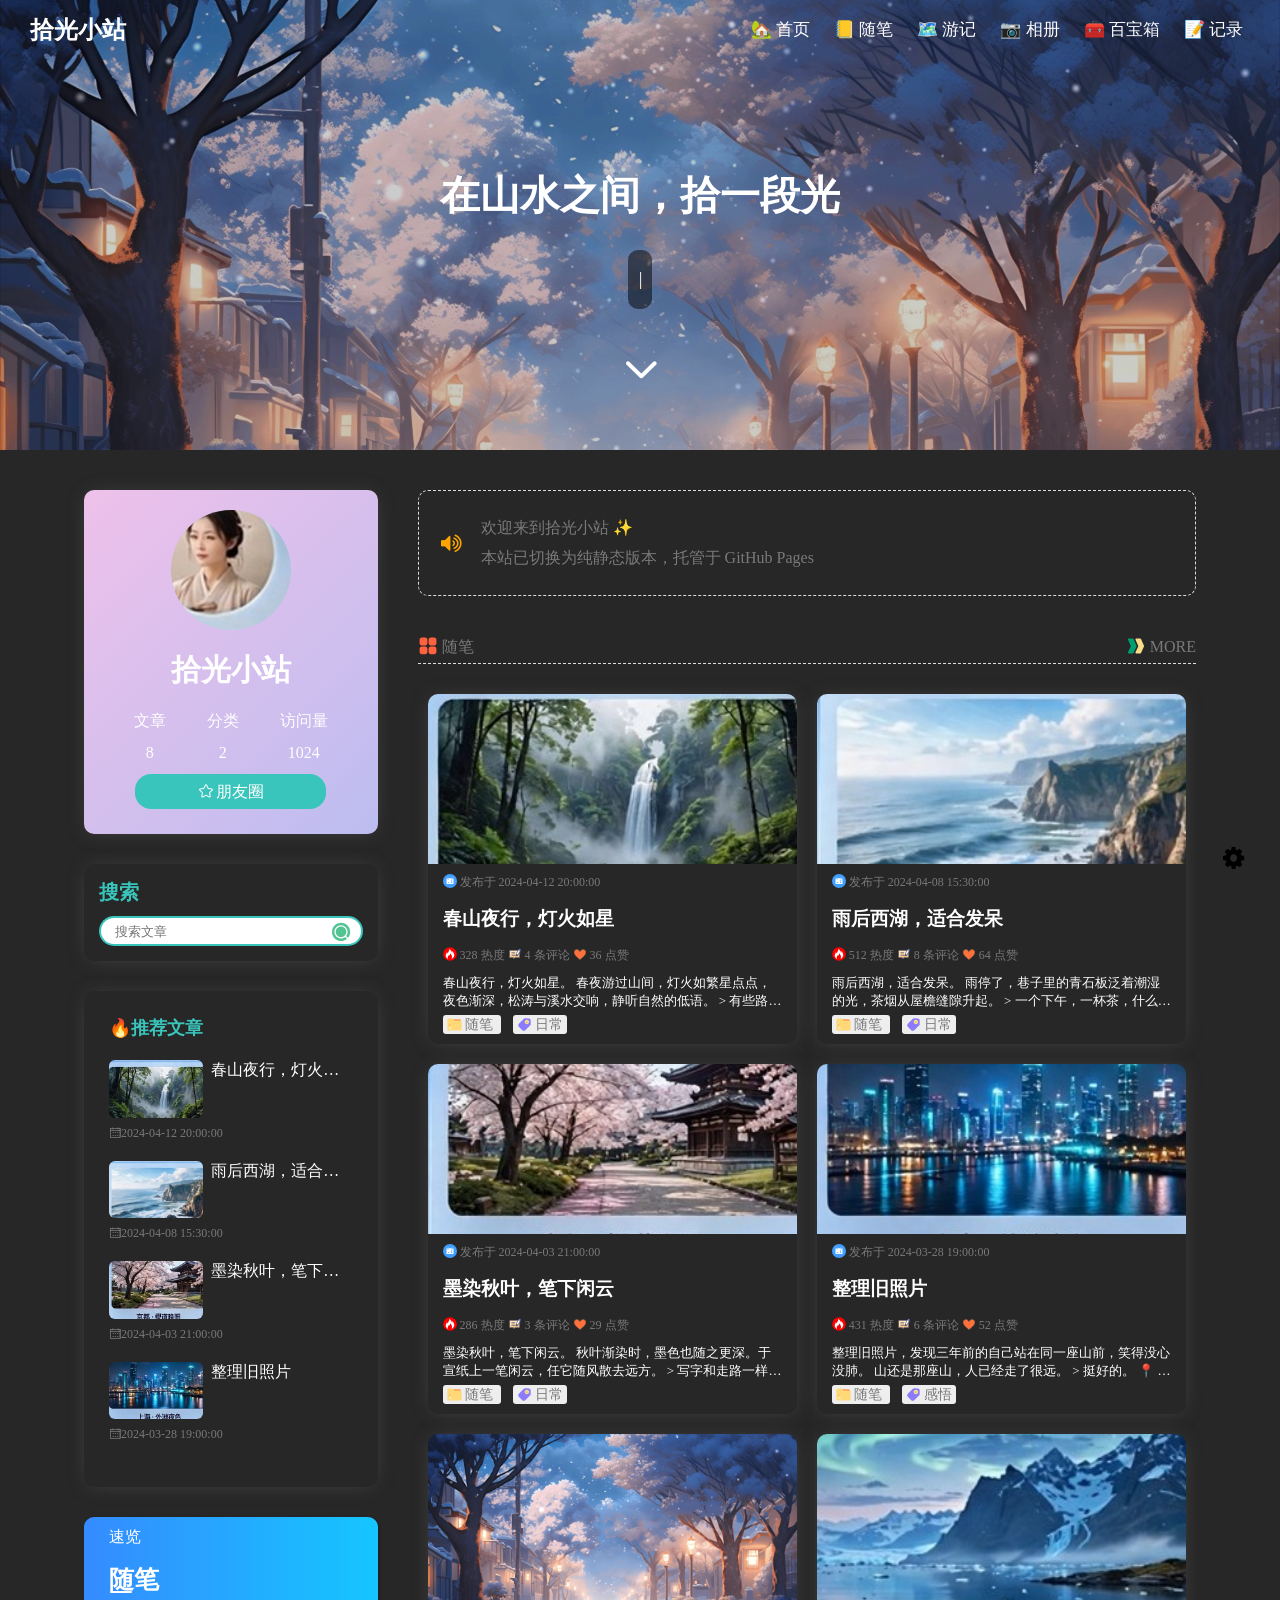
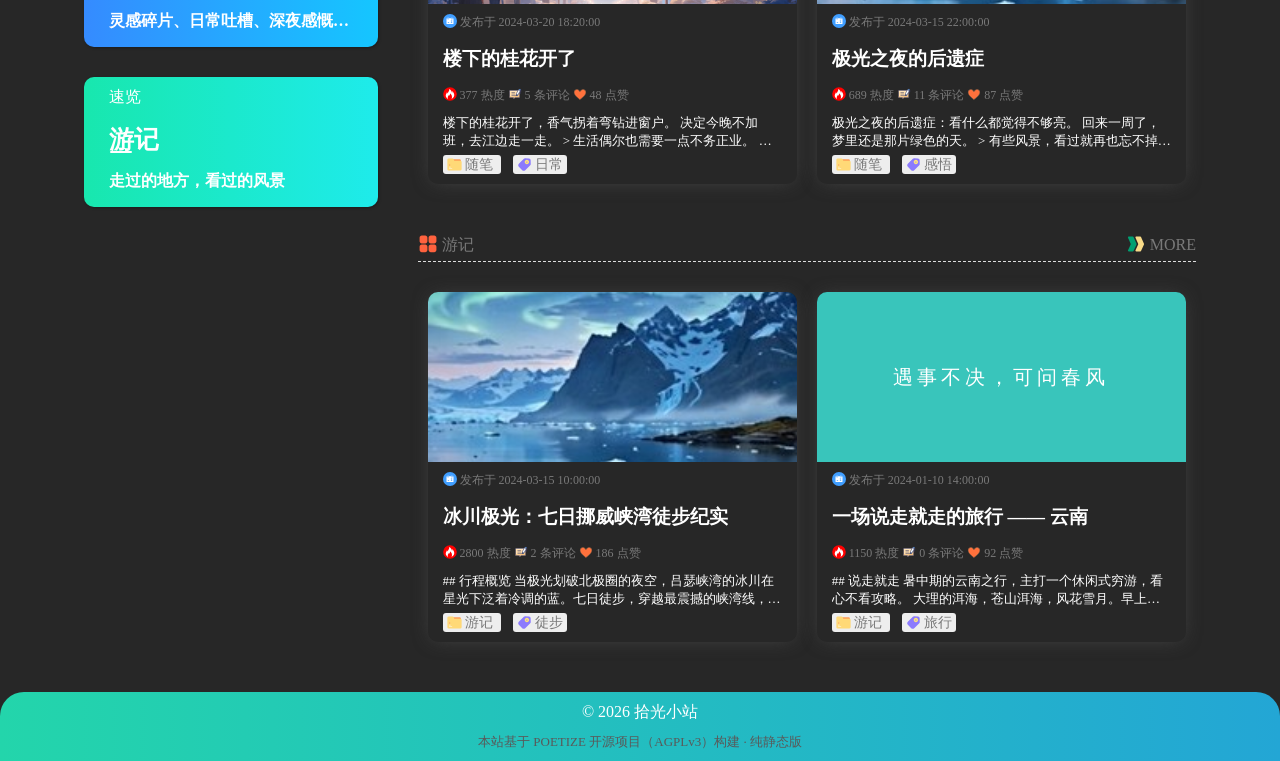
==== commit 88ba4c34: "重新发布：三页新 banner" ====
--- a/index.html
+++ b/index.html
@@ -1,3 +1,3 @@
-<!DOCTYPE html><html><head><meta charset="utf-8"><link rel="icon" href="./poetize.jpg" sizes="16x16"><link rel="stylesheet" href="https://cdnjs.cloudflare.com/ajax/libs/animate.css/4.1.1/animate.min.css"><meta name="viewport" content="width=device-width,initial-scale=1"><title>拾光小站</title><meta name="keywords" content="拾光小站,个人博客,游记,随笔,相册,百宝箱,记录生活"><meta name="description" content="拾光小站：在山水之间，拾一段光。个人博客，记录游记、随笔与生活碎片。"><meta name="author" content="拾光"><script src="https://cdn.bootcdn.net/ajax/libs/jquery/1.12.4/jquery.min.js"></script><script src="https://cdn.bootcss.com/animejs/2.2.0/anime.min.js"></script><script src="https://cdn.bootcdn.net/ajax/libs/highlight.js/11.2.0/highlight.min.js"></script><script src="https://cdn.bootcdn.net/ajax/libs/wow/1.1.2/wow.min.js"></script><script src="https://cdn.bootcdn.net/ajax/libs/highlightjs-line-numbers.js/2.8.0/highlightjs-line-numbers.min.js"></script><script src="https://cdn.bootcdn.net/ajax/libs/clipboard.js/2.0.8/clipboard.js"></script><script src="https://cdnjs.cloudflare.com/ajax/libs/qiniu-js/3.4.0/qiniu.min.js"></script><style>body {
+<!DOCTYPE html><html><head><meta charset="utf-8"><link rel="icon" href="./poetize.jpg" sizes="16x16"><link rel="stylesheet" href="https://cdnjs.cloudflare.com/ajax/libs/animate.css/4.1.1/animate.min.css"><meta name="viewport" content="width=device-width,initial-scale=1"><title>拾光小站</title><meta name="keywords" content="拾光小站,个人博客,游记,随笔,相册,百宝箱,记录生活"><meta name="description" content="拾光小站：在山水之间，拾一段光。个人博客，记录游记、随笔与生活碎片。"><meta name="author" content="拾光"><script src="https://cdn.bootcdn.net/ajax/libs/jquery/1.12.4/jquery.min.js"></script><script src="./js/anime.min.js"></script><script src="https://cdn.bootcdn.net/ajax/libs/highlight.js/11.2.0/highlight.min.js"></script><script src="https://cdn.bootcdn.net/ajax/libs/wow/1.1.2/wow.min.js"></script><script src="https://cdn.bootcdn.net/ajax/libs/highlightjs-line-numbers.js/2.8.0/highlightjs-line-numbers.min.js"></script><script src="https://cdn.bootcdn.net/ajax/libs/clipboard.js/2.0.8/clipboard.js"></script><script src="https://cdnjs.cloudflare.com/ajax/libs/qiniu-js/3.4.0/qiniu.min.js"></script><style>body {
             margin: 0;
-        }</style><link href="css/chunk-0122b66e.ba6b2afd.css" rel="prefetch"><link href="css/chunk-02e23f34.7f8d17d9.css" rel="prefetch"><link href="css/chunk-13c8228b.9297055c.css" rel="prefetch"><link href="css/chunk-1939ddb8.db166ff5.css" rel="prefetch"><link href="css/chunk-22ece758.3c785287.css" rel="prefetch"><link href="css/chunk-34d33f80.ee86e084.css" rel="prefetch"><link href="css/chunk-37367f06.a7690c69.css" rel="prefetch"><link href="css/chunk-395dd5d8.432e9e8f.css" rel="prefetch"><link href="css/chunk-3c44ac4f.c8cb30de.css" rel="prefetch"><link href="css/chunk-47587f90.b9b45893.css" rel="prefetch"><link href="css/chunk-4bd1a666.4a2bc77a.css" rel="prefetch"><link href="css/chunk-52863968.226810e8.css" rel="prefetch"><link href="css/chunk-544f6651.7b0c32eb.css" rel="prefetch"><link href="css/chunk-54ce3194.cc9a762c.css" rel="prefetch"><link href="css/chunk-61f70c88.b84b0deb.css" rel="prefetch"><link href="css/chunk-63f8723c.f8a23040.css" rel="prefetch"><link href="css/chunk-69fb878a.3a8066da.css" rel="prefetch"><link href="css/chunk-6c56cb23.06f5734a.css" rel="prefetch"><link href="css/chunk-716d7ec3.0731d9f2.css" rel="prefetch"><link href="css/chunk-7bfb61f2.dd411bf8.css" rel="prefetch"><link href="css/chunk-94e299d0.7e5d5889.css" rel="prefetch"><link href="css/chunk-9caa29e2.eff47ce8.css" rel="prefetch"><link href="css/chunk-c374553e.608efdd4.css" rel="prefetch"><link href="css/chunk-c9bda14c.3e1fd213.css" rel="prefetch"><link href="css/chunk-e55e4f66.14c5786f.css" rel="prefetch"><link href="css/chunk-ee496ffe.ff4f5161.css" rel="prefetch"><link href="css/chunk-f7e285a6.936469f6.css" rel="prefetch"><link href="css/chunk-f9f8b146.4d78a7ab.css" rel="prefetch"><link href="css/chunk-fdfa3242.f22b6f2f.css" rel="prefetch"><link href="js/chunk-0122b66e.5367f98c.js" rel="prefetch"><link href="js/chunk-02e23f34.32f8bb72.js" rel="prefetch"><link href="js/chunk-13c8228b.7b478421.js" rel="prefetch"><link href="js/chunk-1939ddb8.1118e6d8.js" rel="prefetch"><link href="js/chunk-22ece758.854367f9.js" rel="prefetch"><link href="js/chunk-2d0aa275.491b9dab.js" rel="prefetch"><link href="js/chunk-2d0e1459.42eee4d1.js" rel="prefetch"><link href="js/chunk-34d33f80.f5c10831.js" rel="prefetch"><link href="js/chunk-37367f06.d2c40a28.js" rel="prefetch"><link href="js/chunk-395dd5d8.3fb166c6.js" rel="prefetch"><link href="js/chunk-3c44ac4f.df7b4ee9.js" rel="prefetch"><link href="js/chunk-46c1c582.a5cdcce4.js" rel="prefetch"><link href="js/chunk-47587f90.3607d0f9.js" rel="prefetch"><link href="js/chunk-4bd1a666.3006e04e.js" rel="prefetch"><link href="js/chunk-52863968.18616bdd.js" rel="prefetch"><link href="js/chunk-544f6651.7837170b.js" rel="prefetch"><link href="js/chunk-54ce3194.71f00278.js" rel="prefetch"><link href="js/chunk-61f70c88.a29fab2a.js" rel="prefetch"><link href="js/chunk-63f8723c.64098ad0.js" rel="prefetch"><link href="js/chunk-69fb878a.dd709dce.js" rel="prefetch"><link href="js/chunk-6c56cb23.e2ea50a7.js" rel="prefetch"><link href="js/chunk-716d7ec3.e5672c79.js" rel="prefetch"><link href="js/chunk-7bfb61f2.cf111250.js" rel="prefetch"><link href="js/chunk-94e299d0.7f4a603c.js" rel="prefetch"><link href="js/chunk-9caa29e2.8e790460.js" rel="prefetch"><link href="js/chunk-c374553e.8877bdf3.js" rel="prefetch"><link href="js/chunk-c9bda14c.26c76a3c.js" rel="prefetch"><link href="js/chunk-e55e4f66.29855f88.js" rel="prefetch"><link href="js/chunk-ee496ffe.24dbca80.js" rel="prefetch"><link href="js/chunk-f7e285a6.b124f8df.js" rel="prefetch"><link href="js/chunk-f9f8b146.446a588f.js" rel="prefetch"><link href="js/chunk-fdfa3242.f6572790.js" rel="prefetch"><link href="css/app.e7677316.css" rel="preload" as="style"><link href="css/chunk-vendors.dae7a378.css" rel="preload" as="style"><link href="js/app.7b72c1b2.js" rel="preload" as="script"><link href="js/chunk-vendors.73999204.js" rel="preload" as="script"><link href="css/chunk-vendors.dae7a378.css" rel="stylesheet"><link href="css/app.e7677316.css" rel="stylesheet"></head><body><div id="app"></div><script src="js/chunk-vendors.73999204.js"></script><script src="js/app.7b72c1b2.js"></script></body><script>new WOW().init();</script></html>+        }</style><link href="css/chunk-0122b66e.ba6b2afd.css" rel="prefetch"><link href="css/chunk-02e23f34.7f8d17d9.css" rel="prefetch"><link href="css/chunk-13c8228b.9297055c.css" rel="prefetch"><link href="css/chunk-1939ddb8.db166ff5.css" rel="prefetch"><link href="css/chunk-19ffbbd6.7a912062.css" rel="prefetch"><link href="css/chunk-22ece758.3c785287.css" rel="prefetch"><link href="css/chunk-2eb26e2f.6c79ce8b.css" rel="prefetch"><link href="css/chunk-34d33f80.ee86e084.css" rel="prefetch"><link href="css/chunk-3c44ac4f.c8cb30de.css" rel="prefetch"><link href="css/chunk-47587f90.b9b45893.css" rel="prefetch"><link href="css/chunk-4a574e5d.0b3b15b0.css" rel="prefetch"><link href="css/chunk-4bd1a666.4a2bc77a.css" rel="prefetch"><link href="css/chunk-52863968.226810e8.css" rel="prefetch"><link href="css/chunk-54ce3194.cc9a762c.css" rel="prefetch"><link href="css/chunk-61f70c88.b84b0deb.css" rel="prefetch"><link href="css/chunk-63f8723c.f8a23040.css" rel="prefetch"><link href="css/chunk-6c56cb23.06f5734a.css" rel="prefetch"><link href="css/chunk-716d7ec3.0731d9f2.css" rel="prefetch"><link href="css/chunk-7bfb61f2.dd411bf8.css" rel="prefetch"><link href="css/chunk-94e299d0.7e5d5889.css" rel="prefetch"><link href="css/chunk-9caa29e2.eff47ce8.css" rel="prefetch"><link href="css/chunk-c374553e.608efdd4.css" rel="prefetch"><link href="css/chunk-c934216a.cc2ebece.css" rel="prefetch"><link href="css/chunk-e55e4f66.14c5786f.css" rel="prefetch"><link href="css/chunk-ee496ffe.ff4f5161.css" rel="prefetch"><link href="css/chunk-f7e285a6.936469f6.css" rel="prefetch"><link href="css/chunk-f9f8b146.4d78a7ab.css" rel="prefetch"><link href="js/chunk-0122b66e.5367f98c.js" rel="prefetch"><link href="js/chunk-02e23f34.32f8bb72.js" rel="prefetch"><link href="js/chunk-13c8228b.7b478421.js" rel="prefetch"><link href="js/chunk-1939ddb8.1118e6d8.js" rel="prefetch"><link href="js/chunk-19ffbbd6.ecfd5bc8.js" rel="prefetch"><link href="js/chunk-22ece758.854367f9.js" rel="prefetch"><link href="js/chunk-2d0e1459.42eee4d1.js" rel="prefetch"><link href="js/chunk-2eb26e2f.11ce5f45.js" rel="prefetch"><link href="js/chunk-34d33f80.f5c10831.js" rel="prefetch"><link href="js/chunk-3c44ac4f.df7b4ee9.js" rel="prefetch"><link href="js/chunk-46c1c582.a5cdcce4.js" rel="prefetch"><link href="js/chunk-47587f90.3607d0f9.js" rel="prefetch"><link href="js/chunk-4a574e5d.e471a1b3.js" rel="prefetch"><link href="js/chunk-4bd1a666.3006e04e.js" rel="prefetch"><link href="js/chunk-52863968.18616bdd.js" rel="prefetch"><link href="js/chunk-54ce3194.71f00278.js" rel="prefetch"><link href="js/chunk-61f70c88.a29fab2a.js" rel="prefetch"><link href="js/chunk-63f8723c.64098ad0.js" rel="prefetch"><link href="js/chunk-6c56cb23.e2ea50a7.js" rel="prefetch"><link href="js/chunk-716d7ec3.e5672c79.js" rel="prefetch"><link href="js/chunk-7bfb61f2.cf111250.js" rel="prefetch"><link href="js/chunk-94e299d0.7f4a603c.js" rel="prefetch"><link href="js/chunk-9caa29e2.8e790460.js" rel="prefetch"><link href="js/chunk-c374553e.8877bdf3.js" rel="prefetch"><link href="js/chunk-c934216a.73c71d04.js" rel="prefetch"><link href="js/chunk-e55e4f66.29855f88.js" rel="prefetch"><link href="js/chunk-ee496ffe.24dbca80.js" rel="prefetch"><link href="js/chunk-f7e285a6.b124f8df.js" rel="prefetch"><link href="js/chunk-f9f8b146.446a588f.js" rel="prefetch"><link href="css/app.e7677316.css" rel="preload" as="style"><link href="css/chunk-vendors.dae7a378.css" rel="preload" as="style"><link href="js/app.ca368eb5.js" rel="preload" as="script"><link href="js/chunk-vendors.73999204.js" rel="preload" as="script"><link href="css/chunk-vendors.dae7a378.css" rel="stylesheet"><link href="css/app.e7677316.css" rel="stylesheet"></head><body><div id="app"></div><script src="js/chunk-vendors.73999204.js"></script><script src="js/app.ca368eb5.js"></script></body><script>new WOW().init();</script></html>
--- a/css/chunk-19ffbbd6.7a912062.css
+++ b/css/chunk-19ffbbd6.7a912062.css
@@ -0,0 +1 @@
+.weiyan-header[data-v-a933f356]{margin:35px auto 30px;height:330px;position:relative;overflow:hidden;border-radius:20px;max-width:1200px}.index-video[data-v-a933f356]{width:100%;height:100%;-o-object-fit:cover;object-fit:cover}.weiyan-hero[data-v-a933f356]{position:absolute;left:0;top:0;width:100%;height:100%;display:flex;flex-direction:column;align-items:center;justify-content:center;color:var(--white);background:rgba(20,40,80,.25)}.weiyan-hero-title[data-v-a933f356]{font-size:38px;font-weight:700;letter-spacing:8px;text-shadow:0 2px 12px rgba(0,0,0,.35)}.weiyan-hero-desc[data-v-a933f356]{margin-top:10px;font-size:14px;opacity:.9;letter-spacing:2px}@media screen and (max-width:800px){.weiyan-header[data-v-a933f356]{height:260px;margin:40px 12px 20px}.weiyan-hero-title[data-v-a933f356]{font-size:30px}}
--- a/css/chunk-2eb26e2f.6c79ce8b.css
+++ b/css/chunk-2eb26e2f.6c79ce8b.css
@@ -0,0 +1 @@
+.favorite-container[data-v-48f0dc38]{padding:25px;background:var(--favoriteBg)}.favorite-header[data-v-48f0dc38]{margin:60px auto 30px;height:330px;position:relative;overflow:hidden;border-radius:20px;max-width:1200px}.index-video[data-v-48f0dc38]{width:100%;height:100%;-o-object-fit:cover;object-fit:cover}.nav-hero[data-v-48f0dc38]{position:absolute;left:0;top:0;width:100%;height:100%;display:flex;flex-direction:column;align-items:center;justify-content:center;color:var(--white);background:rgba(20,40,80,.25)}.nav-hero-title[data-v-48f0dc38]{font-size:38px;font-weight:700;letter-spacing:8px;text-shadow:0 2px 12px rgba(0,0,0,.35)}.nav-hero-desc[data-v-48f0dc38]{margin-top:10px;font-size:14px;opacity:.9;letter-spacing:2px}.nav-search[data-v-48f0dc38]{margin-top:22px;display:flex;align-items:center;background:hsla(0,0%,100%,.92);border-radius:999px;padding:10px 20px;width:min(420px,80%);box-shadow:0 4px 18px rgba(0,0,0,.18);color:var(--greyFont)}.nav-search input[data-v-48f0dc38]{border:none;outline:none;background:transparent;margin-left:8px;width:100%;font-size:14px;color:var(--black)}.nav-content[data-v-48f0dc38]{max-width:1200px;margin:0 auto;padding-bottom:30px}.nav-category[data-v-48f0dc38]{margin-top:34px}.nav-category-title[data-v-48f0dc38]{display:flex;align-items:center;font-size:20px;font-weight:700;color:var(--black);margin-bottom:16px;padding-left:4px}.nav-category-title[data-v-48f0dc38]:before{content:"";width:5px;height:22px;border-radius:3px;background:var(--themeBackground);margin-right:10px}.nav-category-count[data-v-48f0dc38]{margin-left:10px;font-size:12px;font-weight:400;color:var(--white);background:var(--themeBackground);border-radius:999px;padding:2px 10px}.nav-grid[data-v-48f0dc38]{display:grid;grid-template-columns:repeat(4,1fr);gap:16px}.nav-card[data-v-48f0dc38]{display:flex;align-items:center;background:var(--white);border-radius:14px;padding:16px;cursor:pointer;transition:transform .2s ease,box-shadow .2s ease;box-shadow:0 1px 4px rgba(0,0,0,.06);position:relative}.nav-card[data-v-48f0dc38]:hover{transform:translateY(-4px);box-shadow:0 8px 24px rgba(46,102,255,.16)}.nav-card-icon[data-v-48f0dc38]{width:52px;height:52px;min-width:52px;border-radius:14px;display:flex;align-items:center;justify-content:center;font-size:28px}.nav-card-body[data-v-48f0dc38]{margin-left:14px;overflow:hidden;width:calc(100% - 66px)}.nav-card-name[data-v-48f0dc38]{font-size:15px;font-weight:700;color:var(--black);white-space:nowrap;overflow:hidden;text-overflow:ellipsis}.nav-card-desc[data-v-48f0dc38]{margin-top:6px;font-size:12px;color:var(--greyFont);white-space:nowrap;overflow:hidden;text-overflow:ellipsis}.nav-card-arrow[data-v-48f0dc38]{position:absolute;right:12px;top:12px;color:var(--lightGray);font-size:14px;opacity:0;transition:opacity .2s ease}.nav-card:hover .nav-card-arrow[data-v-48f0dc38]{opacity:1}.nav-empty[data-v-48f0dc38]{text-align:center;padding:60px 0;color:var(--greyFont);font-size:15px}@media screen and (max-width:1100px){.nav-grid[data-v-48f0dc38]{grid-template-columns:repeat(3,1fr)}}@media screen and (max-width:800px){.favorite-container[data-v-48f0dc38]{padding:12px}.favorite-header[data-v-48f0dc38]{height:260px;margin-top:40px}.nav-hero-title[data-v-48f0dc38]{font-size:30px}.nav-grid[data-v-48f0dc38]{grid-template-columns:repeat(2,1fr);gap:12px}.nav-card[data-v-48f0dc38]{padding:12px}.nav-card-icon[data-v-48f0dc38]{width:44px;height:44px;min-width:44px;font-size:24px;border-radius:12px}}@media screen and (max-width:480px){.nav-grid[data-v-48f0dc38]{grid-template-columns:1fr 1fr}.nav-card-desc[data-v-48f0dc38]{display:none}}
--- a/css/chunk-4a574e5d.0b3b15b0.css
+++ b/css/chunk-4a574e5d.0b3b15b0.css
@@ -0,0 +1 @@
+.travel-container[data-v-43b5a4d6]{padding:25px;background:var(--favoriteBg)}.travel-header[data-v-43b5a4d6]{margin:60px auto 30px;height:300px;position:relative;overflow:hidden;border-radius:20px;max-width:1200px;color:var(--white);-webkit-user-select:none;-moz-user-select:none;-ms-user-select:none;user-select:none}.index-video[data-v-43b5a4d6]{width:100%;height:100%;-o-object-fit:cover;object-fit:cover;background:var(--lightGreen)}.travel-content[data-v-43b5a4d6]{margin:0 auto;max-width:1200px}.photo-title-warp[data-v-43b5a4d6]{max-width:1150px;margin:50px auto;padding:20px;border-radius:10px;display:flex;flex-wrap:wrap}.isActive[data-v-43b5a4d6]{-webkit-animation:scale 2.5s ease-in-out infinite;animation:scale 2.5s ease-in-out infinite}.photo-title[data-v-43b5a4d6]{text-align:center;font-size:30px;font-weight:700;line-height:80px;letter-spacing:2px}.pagination-wrap[data-v-43b5a4d6]{display:flex;justify-content:center;margin-top:40px}.pagination[data-v-43b5a4d6]{padding:13px 15px;border:1px solid var(--lightGray);border-radius:3rem;color:var(--greyFont);width:100px;-webkit-user-select:none;-moz-user-select:none;-ms-user-select:none;user-select:none;cursor:pointer;text-align:center}@media screen and (max-width:1150px){.photo-title-warp[data-v-43b5a4d6]{max-width:780px}}
--- a/css/chunk-c934216a.cc2ebece.css
+++ b/css/chunk-c934216a.cc2ebece.css
@@ -0,0 +1 @@
+.toolbar-content[data-v-146b23a8]{width:100%;height:60px;color:var(--white);position:fixed;z-index:100;-webkit-user-select:none;-moz-user-select:none;-ms-user-select:none;user-select:none;transition:all .3s ease-in-out}.toolbar-content.enter[data-v-146b23a8]{background:var(--toolbarBackground);color:var(--toolbarFont);box-shadow:0 1px 3px 0 rgba(0,34,77,.05)}.toolbar-content.hoverEnter[data-v-146b23a8]{background:var(--translucent);box-shadow:0 1px 3px 0 rgba(0,34,77,.05)}.toolbar-title[data-v-146b23a8]{margin-left:30px;cursor:pointer}.toolbar-mobile-menu[data-v-146b23a8]{font-size:30px;margin-right:15px;cursor:pointer}.scroll-menu[data-v-146b23a8]{margin:0 25px 0 0;display:flex;justify-content:flex-end;padding:0}.scroll-menu li[data-v-146b23a8]{list-style:none;margin:0 12px;font-size:17px;height:60px;line-height:60px;position:relative;cursor:pointer}.scroll-menu li:hover .my-menu span[data-v-146b23a8]{color:var(--themeBackground)}.scroll-menu li:hover .my-menu i[data-v-146b23a8]{color:var(--themeBackground);-webkit-animation:scale 1.5s ease-in-out infinite;animation:scale 1.5s ease-in-out infinite}.scroll-menu li .my-menu[data-v-146b23a8]:after{content:"";display:block;position:absolute;bottom:0;height:6px;background-color:var(--themeBackground);width:100%;max-width:0;transition:max-width .25s ease-in-out}.scroll-menu li:hover .my-menu[data-v-146b23a8]:after{max-width:100%}.sortMenu[data-v-146b23a8]{margin-left:44px;font-size:17px;position:relative}.sortMenu[data-v-146b23a8]:after{top:32px;width:35px;left:0;height:2px;background:var(--themeBackground);content:"";border-radius:1px;position:absolute}.el-dropdown[data-v-146b23a8]{font-size:unset;color:unset}.el-popper[x-placement^=bottom][data-v-146b23a8]{margin-top:-8px}.el-dropdown-menu[data-v-146b23a8]{padding:5px 0}.el-dropdown-menu__item[data-v-146b23a8]{font-size:unset}.el-dropdown-menu__item[data-v-146b23a8]:hover{background-color:var(--white);color:var(--themeBackground)}.toolButton[data-v-146b23a8]{position:fixed;right:3vh;bottom:3vh;-webkit-animation:slide-bottom .5s ease-in-out both;animation:slide-bottom .5s ease-in-out both;z-index:100;cursor:pointer;font-size:25px;width:30px}.my-setting[data-v-146b23a8]{display:flex;flex-wrap:wrap;justify-content:space-around;cursor:pointer;font-size:20px}.my-setting i[data-v-146b23a8]{padding:5px}.my-setting i[data-v-146b23a8]:hover{color:var(--themeBackground)}.cd-top[data-v-146b23a8]{background:var(--toTop) no-repeat 50%;position:fixed;right:5vh;top:-900px;z-index:99;width:70px;height:900px;background-size:contain;transition:all .5s ease-in-out;cursor:pointer}.backTop[data-v-146b23a8]{transition:all .3s ease-in;position:relative;top:0;left:-13px}.backTop[data-v-146b23a8]:hover{top:-10px}#outerImg[data-v-146b23a8]{position:fixed;top:0;left:0;background:rgba(0,0,0,.6);z-index:10;width:100%;height:100%;display:none}@media screen and (max-width:400px){.toolButton[data-v-146b23a8]{right:.5vh}}
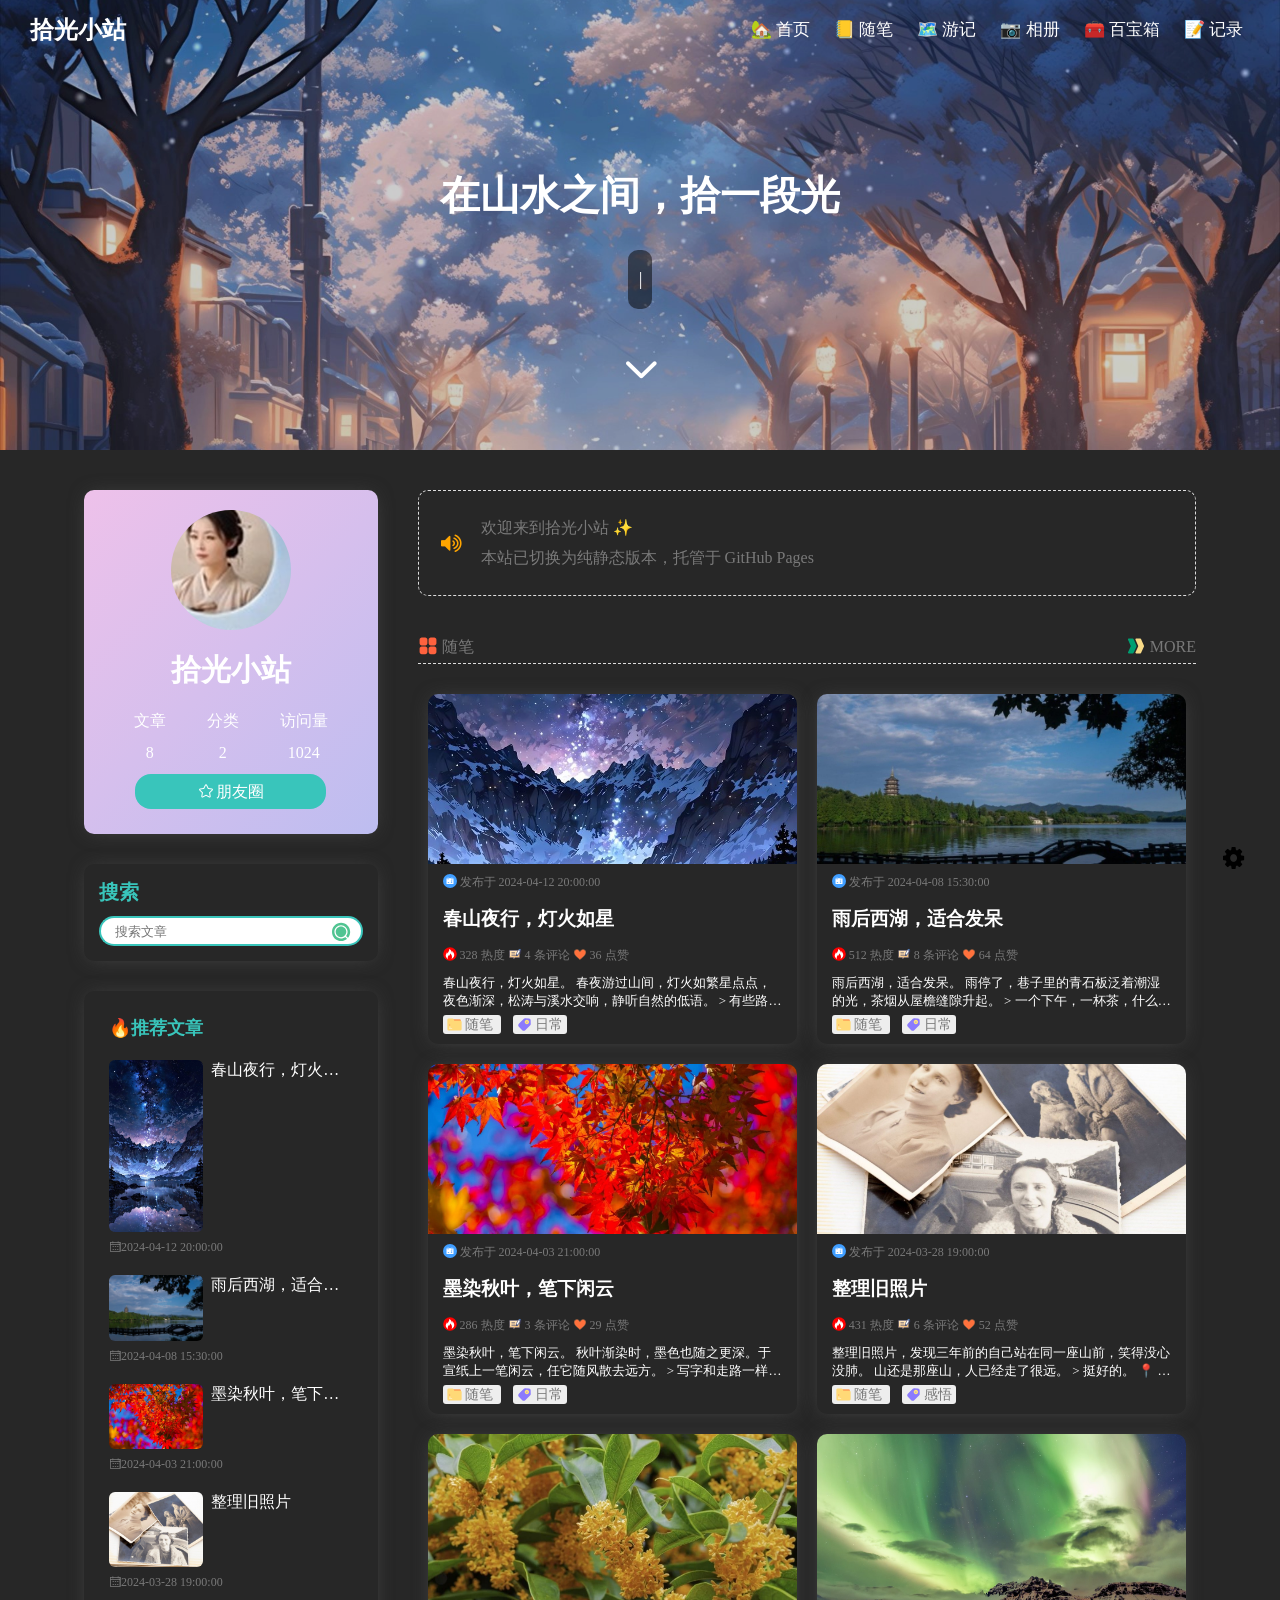
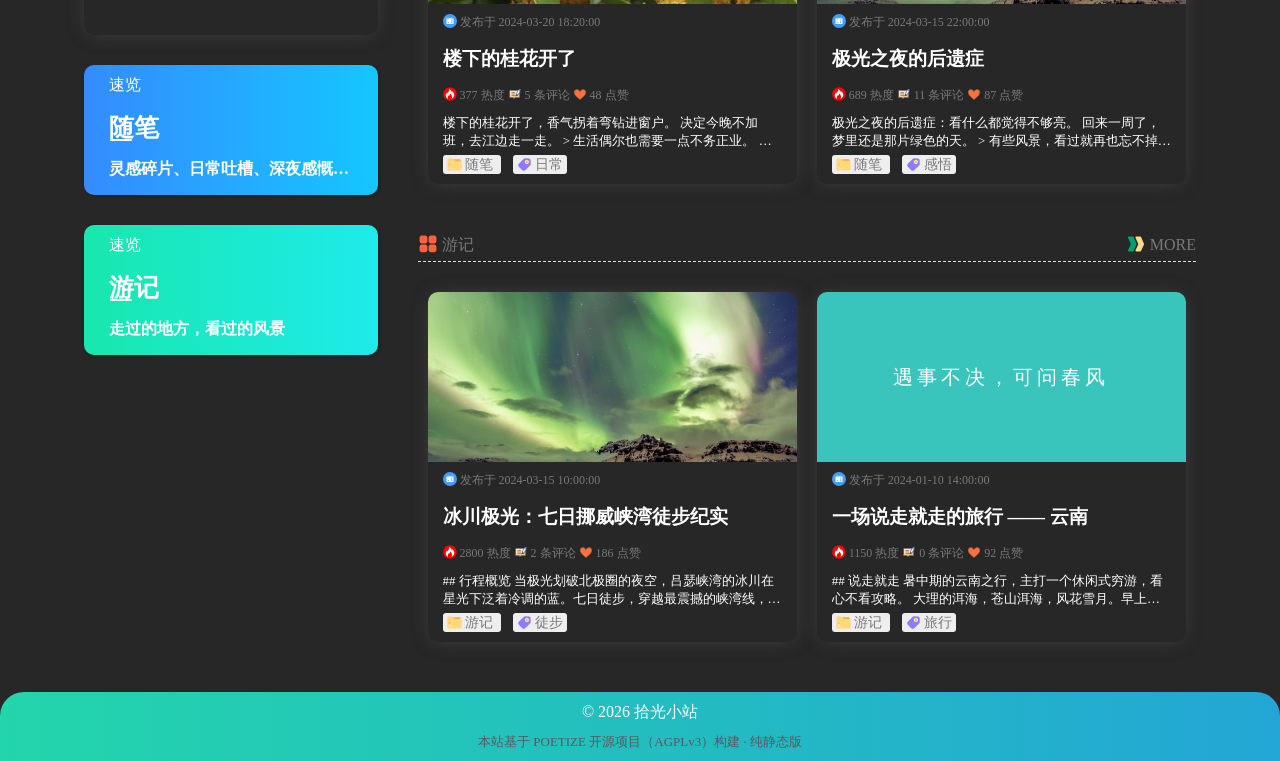
==== commit dda32518: "重新发布：随笔高清封面" ====
--- a/index.html
+++ b/index.html
@@ -1,3 +1,3 @@
 <!DOCTYPE html><html><head><meta charset="utf-8"><link rel="icon" href="./poetize.jpg" sizes="16x16"><link rel="stylesheet" href="https://cdnjs.cloudflare.com/ajax/libs/animate.css/4.1.1/animate.min.css"><meta name="viewport" content="width=device-width,initial-scale=1"><title>拾光小站</title><meta name="keywords" content="拾光小站,个人博客,游记,随笔,相册,百宝箱,记录生活"><meta name="description" content="拾光小站：在山水之间，拾一段光。个人博客，记录游记、随笔与生活碎片。"><meta name="author" content="拾光"><script src="https://cdn.bootcdn.net/ajax/libs/jquery/1.12.4/jquery.min.js"></script><script src="./js/anime.min.js"></script><script src="https://cdn.bootcdn.net/ajax/libs/highlight.js/11.2.0/highlight.min.js"></script><script src="https://cdn.bootcdn.net/ajax/libs/wow/1.1.2/wow.min.js"></script><script src="https://cdn.bootcdn.net/ajax/libs/highlightjs-line-numbers.js/2.8.0/highlightjs-line-numbers.min.js"></script><script src="https://cdn.bootcdn.net/ajax/libs/clipboard.js/2.0.8/clipboard.js"></script><script src="https://cdnjs.cloudflare.com/ajax/libs/qiniu-js/3.4.0/qiniu.min.js"></script><style>body {
             margin: 0;
-        }</style><link href="css/chunk-0122b66e.ba6b2afd.css" rel="prefetch"><link href="css/chunk-02e23f34.7f8d17d9.css" rel="prefetch"><link href="css/chunk-13c8228b.9297055c.css" rel="prefetch"><link href="css/chunk-1939ddb8.db166ff5.css" rel="prefetch"><link href="css/chunk-19ffbbd6.7a912062.css" rel="prefetch"><link href="css/chunk-22ece758.3c785287.css" rel="prefetch"><link href="css/chunk-2eb26e2f.6c79ce8b.css" rel="prefetch"><link href="css/chunk-34d33f80.ee86e084.css" rel="prefetch"><link href="css/chunk-3c44ac4f.c8cb30de.css" rel="prefetch"><link href="css/chunk-47587f90.b9b45893.css" rel="prefetch"><link href="css/chunk-4a574e5d.0b3b15b0.css" rel="prefetch"><link href="css/chunk-4bd1a666.4a2bc77a.css" rel="prefetch"><link href="css/chunk-52863968.226810e8.css" rel="prefetch"><link href="css/chunk-54ce3194.cc9a762c.css" rel="prefetch"><link href="css/chunk-61f70c88.b84b0deb.css" rel="prefetch"><link href="css/chunk-63f8723c.f8a23040.css" rel="prefetch"><link href="css/chunk-6c56cb23.06f5734a.css" rel="prefetch"><link href="css/chunk-716d7ec3.0731d9f2.css" rel="prefetch"><link href="css/chunk-7bfb61f2.dd411bf8.css" rel="prefetch"><link href="css/chunk-94e299d0.7e5d5889.css" rel="prefetch"><link href="css/chunk-9caa29e2.eff47ce8.css" rel="prefetch"><link href="css/chunk-c374553e.608efdd4.css" rel="prefetch"><link href="css/chunk-c934216a.cc2ebece.css" rel="prefetch"><link href="css/chunk-e55e4f66.14c5786f.css" rel="prefetch"><link href="css/chunk-ee496ffe.ff4f5161.css" rel="prefetch"><link href="css/chunk-f7e285a6.936469f6.css" rel="prefetch"><link href="css/chunk-f9f8b146.4d78a7ab.css" rel="prefetch"><link href="js/chunk-0122b66e.5367f98c.js" rel="prefetch"><link href="js/chunk-02e23f34.32f8bb72.js" rel="prefetch"><link href="js/chunk-13c8228b.7b478421.js" rel="prefetch"><link href="js/chunk-1939ddb8.1118e6d8.js" rel="prefetch"><link href="js/chunk-19ffbbd6.ecfd5bc8.js" rel="prefetch"><link href="js/chunk-22ece758.854367f9.js" rel="prefetch"><link href="js/chunk-2d0e1459.42eee4d1.js" rel="prefetch"><link href="js/chunk-2eb26e2f.11ce5f45.js" rel="prefetch"><link href="js/chunk-34d33f80.f5c10831.js" rel="prefetch"><link href="js/chunk-3c44ac4f.df7b4ee9.js" rel="prefetch"><link href="js/chunk-46c1c582.a5cdcce4.js" rel="prefetch"><link href="js/chunk-47587f90.3607d0f9.js" rel="prefetch"><link href="js/chunk-4a574e5d.e471a1b3.js" rel="prefetch"><link href="js/chunk-4bd1a666.3006e04e.js" rel="prefetch"><link href="js/chunk-52863968.18616bdd.js" rel="prefetch"><link href="js/chunk-54ce3194.71f00278.js" rel="prefetch"><link href="js/chunk-61f70c88.a29fab2a.js" rel="prefetch"><link href="js/chunk-63f8723c.64098ad0.js" rel="prefetch"><link href="js/chunk-6c56cb23.e2ea50a7.js" rel="prefetch"><link href="js/chunk-716d7ec3.e5672c79.js" rel="prefetch"><link href="js/chunk-7bfb61f2.cf111250.js" rel="prefetch"><link href="js/chunk-94e299d0.7f4a603c.js" rel="prefetch"><link href="js/chunk-9caa29e2.8e790460.js" rel="prefetch"><link href="js/chunk-c374553e.8877bdf3.js" rel="prefetch"><link href="js/chunk-c934216a.73c71d04.js" rel="prefetch"><link href="js/chunk-e55e4f66.29855f88.js" rel="prefetch"><link href="js/chunk-ee496ffe.24dbca80.js" rel="prefetch"><link href="js/chunk-f7e285a6.b124f8df.js" rel="prefetch"><link href="js/chunk-f9f8b146.446a588f.js" rel="prefetch"><link href="css/app.e7677316.css" rel="preload" as="style"><link href="css/chunk-vendors.dae7a378.css" rel="preload" as="style"><link href="js/app.ca368eb5.js" rel="preload" as="script"><link href="js/chunk-vendors.73999204.js" rel="preload" as="script"><link href="css/chunk-vendors.dae7a378.css" rel="stylesheet"><link href="css/app.e7677316.css" rel="stylesheet"></head><body><div id="app"></div><script src="js/chunk-vendors.73999204.js"></script><script src="js/app.ca368eb5.js"></script></body><script>new WOW().init();</script></html>+        }</style><link href="css/chunk-0122b66e.ba6b2afd.css" rel="prefetch"><link href="css/chunk-02e23f34.7f8d17d9.css" rel="prefetch"><link href="css/chunk-13c8228b.9297055c.css" rel="prefetch"><link href="css/chunk-1939ddb8.db166ff5.css" rel="prefetch"><link href="css/chunk-22ece758.3c785287.css" rel="prefetch"><link href="css/chunk-34d33f80.ee86e084.css" rel="prefetch"><link href="css/chunk-3c44ac4f.c8cb30de.css" rel="prefetch"><link href="css/chunk-404786ed.52a4e299.css" rel="prefetch"><link href="css/chunk-47587f90.b9b45893.css" rel="prefetch"><link href="css/chunk-4bd1a666.4a2bc77a.css" rel="prefetch"><link href="css/chunk-52863968.226810e8.css" rel="prefetch"><link href="css/chunk-54ce3194.cc9a762c.css" rel="prefetch"><link href="css/chunk-61f70c88.b84b0deb.css" rel="prefetch"><link href="css/chunk-63f8723c.f8a23040.css" rel="prefetch"><link href="css/chunk-6c56cb23.06f5734a.css" rel="prefetch"><link href="css/chunk-716d7ec3.0731d9f2.css" rel="prefetch"><link href="css/chunk-7ba4d1e5.6638188a.css" rel="prefetch"><link href="css/chunk-7bfb61f2.dd411bf8.css" rel="prefetch"><link href="css/chunk-94e299d0.7e5d5889.css" rel="prefetch"><link href="css/chunk-98817a24.57dd3667.css" rel="prefetch"><link href="css/chunk-9caa29e2.eff47ce8.css" rel="prefetch"><link href="css/chunk-c374553e.608efdd4.css" rel="prefetch"><link href="css/chunk-c934216a.cc2ebece.css" rel="prefetch"><link href="css/chunk-e55e4f66.14c5786f.css" rel="prefetch"><link href="css/chunk-ee496ffe.ff4f5161.css" rel="prefetch"><link href="css/chunk-f7e285a6.936469f6.css" rel="prefetch"><link href="css/chunk-f9f8b146.4d78a7ab.css" rel="prefetch"><link href="js/chunk-0122b66e.5367f98c.js" rel="prefetch"><link href="js/chunk-02e23f34.32f8bb72.js" rel="prefetch"><link href="js/chunk-13c8228b.7b478421.js" rel="prefetch"><link href="js/chunk-1939ddb8.1118e6d8.js" rel="prefetch"><link href="js/chunk-22ece758.854367f9.js" rel="prefetch"><link href="js/chunk-2d0e1459.42eee4d1.js" rel="prefetch"><link href="js/chunk-34d33f80.f5c10831.js" rel="prefetch"><link href="js/chunk-3c44ac4f.df7b4ee9.js" rel="prefetch"><link href="js/chunk-404786ed.9216a725.js" rel="prefetch"><link href="js/chunk-46c1c582.a5cdcce4.js" rel="prefetch"><link href="js/chunk-47587f90.3607d0f9.js" rel="prefetch"><link href="js/chunk-4bd1a666.3006e04e.js" rel="prefetch"><link href="js/chunk-52863968.18616bdd.js" rel="prefetch"><link href="js/chunk-54ce3194.71f00278.js" rel="prefetch"><link href="js/chunk-61f70c88.a29fab2a.js" rel="prefetch"><link href="js/chunk-63f8723c.64098ad0.js" rel="prefetch"><link href="js/chunk-6c56cb23.e2ea50a7.js" rel="prefetch"><link href="js/chunk-716d7ec3.e5672c79.js" rel="prefetch"><link href="js/chunk-7ba4d1e5.565157f7.js" rel="prefetch"><link href="js/chunk-7bfb61f2.cf111250.js" rel="prefetch"><link href="js/chunk-94e299d0.7f4a603c.js" rel="prefetch"><link href="js/chunk-98817a24.313881de.js" rel="prefetch"><link href="js/chunk-9caa29e2.8e790460.js" rel="prefetch"><link href="js/chunk-c374553e.8877bdf3.js" rel="prefetch"><link href="js/chunk-c934216a.73c71d04.js" rel="prefetch"><link href="js/chunk-e55e4f66.29855f88.js" rel="prefetch"><link href="js/chunk-ee496ffe.24dbca80.js" rel="prefetch"><link href="js/chunk-f7e285a6.b124f8df.js" rel="prefetch"><link href="js/chunk-f9f8b146.446a588f.js" rel="prefetch"><link href="css/app.e7677316.css" rel="preload" as="style"><link href="css/chunk-vendors.dae7a378.css" rel="preload" as="style"><link href="js/app.a45365ae.js" rel="preload" as="script"><link href="js/chunk-vendors.73999204.js" rel="preload" as="script"><link href="css/chunk-vendors.dae7a378.css" rel="stylesheet"><link href="css/app.e7677316.css" rel="stylesheet"></head><body><div id="app"></div><script src="js/chunk-vendors.73999204.js"></script><script src="js/app.a45365ae.js"></script></body><script>new WOW().init();</script></html>
--- a/css/chunk-404786ed.52a4e299.css
+++ b/css/chunk-404786ed.52a4e299.css
@@ -0,0 +1 @@
+.weiyan-banner[data-v-b3290222]{width:100%;height:50vh;min-height:320px;position:relative;overflow:hidden;-webkit-user-select:none;-moz-user-select:none;-ms-user-select:none;user-select:none}.banner-img[data-v-b3290222]{width:100%;height:100%;-o-object-fit:cover;object-fit:cover}.weiyan-hero[data-v-b3290222]{position:absolute;left:0;top:0;width:100%;height:100%;display:flex;flex-direction:column;align-items:center;justify-content:center;color:var(--white);background:rgba(20,40,80,.25)}.weiyan-hero-title[data-v-b3290222]{font-size:38px;font-weight:700;letter-spacing:8px;text-shadow:0 2px 12px rgba(0,0,0,.35)}.weiyan-hero-desc[data-v-b3290222]{margin-top:10px;font-size:14px;opacity:.9;letter-spacing:2px}@media screen and (max-width:800px){.weiyan-banner[data-v-b3290222]{height:38vh;min-height:260px}.weiyan-hero-title[data-v-b3290222]{font-size:30px}}
--- a/css/chunk-7ba4d1e5.6638188a.css
+++ b/css/chunk-7ba4d1e5.6638188a.css
@@ -0,0 +1 @@
+.favorite-container[data-v-1e8a372e]{padding:25px;background:var(--favoriteBg)}.favorite-banner[data-v-1e8a372e]{width:100%;height:50vh;min-height:320px;position:relative;overflow:hidden;-webkit-user-select:none;-moz-user-select:none;-ms-user-select:none;user-select:none}.banner-img[data-v-1e8a372e]{width:100%;height:100%;-o-object-fit:cover;object-fit:cover}.nav-hero[data-v-1e8a372e]{position:absolute;left:0;top:0;width:100%;height:100%;display:flex;flex-direction:column;align-items:center;justify-content:center;color:var(--white);background:rgba(20,40,80,.25)}.nav-hero-title[data-v-1e8a372e]{font-size:38px;font-weight:700;letter-spacing:8px;text-shadow:0 2px 12px rgba(0,0,0,.35)}.nav-hero-desc[data-v-1e8a372e]{margin-top:10px;font-size:14px;opacity:.9;letter-spacing:2px}.nav-search[data-v-1e8a372e]{margin-top:22px;display:flex;align-items:center;background:hsla(0,0%,100%,.92);border-radius:999px;padding:10px 20px;width:min(420px,80%);box-shadow:0 4px 18px rgba(0,0,0,.18);color:var(--greyFont)}.nav-search input[data-v-1e8a372e]{border:none;outline:none;background:transparent;margin-left:8px;width:100%;font-size:14px;color:var(--black)}.nav-content[data-v-1e8a372e]{max-width:1200px;margin:0 auto;padding-bottom:30px}.nav-category[data-v-1e8a372e]{margin-top:34px}.nav-category-title[data-v-1e8a372e]{display:flex;align-items:center;font-size:20px;font-weight:700;color:var(--black);margin-bottom:16px;padding-left:4px}.nav-category-title[data-v-1e8a372e]:before{content:"";width:5px;height:22px;border-radius:3px;background:var(--themeBackground);margin-right:10px}.nav-category-count[data-v-1e8a372e]{margin-left:10px;font-size:12px;font-weight:400;color:var(--white);background:var(--themeBackground);border-radius:999px;padding:2px 10px}.nav-grid[data-v-1e8a372e]{display:grid;grid-template-columns:repeat(4,1fr);gap:16px}.nav-card[data-v-1e8a372e]{display:flex;align-items:center;background:var(--white);border-radius:14px;padding:16px;cursor:pointer;transition:transform .2s ease,box-shadow .2s ease;box-shadow:0 1px 4px rgba(0,0,0,.06);position:relative}.nav-card[data-v-1e8a372e]:hover{transform:translateY(-4px);box-shadow:0 8px 24px rgba(46,102,255,.16)}.nav-card-icon[data-v-1e8a372e]{width:52px;height:52px;min-width:52px;border-radius:14px;display:flex;align-items:center;justify-content:center;font-size:28px}.nav-card-body[data-v-1e8a372e]{margin-left:14px;overflow:hidden;width:calc(100% - 66px)}.nav-card-name[data-v-1e8a372e]{font-size:15px;font-weight:700;color:var(--black);white-space:nowrap;overflow:hidden;text-overflow:ellipsis}.nav-card-desc[data-v-1e8a372e]{margin-top:6px;font-size:12px;color:var(--greyFont);white-space:nowrap;overflow:hidden;text-overflow:ellipsis}.nav-card-arrow[data-v-1e8a372e]{position:absolute;right:12px;top:12px;color:var(--lightGray);font-size:14px;opacity:0;transition:opacity .2s ease}.nav-card:hover .nav-card-arrow[data-v-1e8a372e]{opacity:1}.nav-empty[data-v-1e8a372e]{text-align:center;padding:60px 0;color:var(--greyFont);font-size:15px}@media screen and (max-width:1100px){.nav-grid[data-v-1e8a372e]{grid-template-columns:repeat(3,1fr)}}@media screen and (max-width:800px){.favorite-container[data-v-1e8a372e]{padding:12px}.favorite-banner[data-v-1e8a372e]{height:38vh;min-height:260px}.nav-hero-title[data-v-1e8a372e]{font-size:30px}.nav-grid[data-v-1e8a372e]{grid-template-columns:repeat(2,1fr);gap:12px}.nav-card[data-v-1e8a372e]{padding:12px}.nav-card-icon[data-v-1e8a372e]{width:44px;height:44px;min-width:44px;font-size:24px;border-radius:12px}}@media screen and (max-width:480px){.nav-grid[data-v-1e8a372e]{grid-template-columns:1fr 1fr}.nav-card-desc[data-v-1e8a372e]{display:none}}
--- a/css/chunk-98817a24.57dd3667.css
+++ b/css/chunk-98817a24.57dd3667.css
@@ -0,0 +1 @@
+.travel-container[data-v-f930ddce]{padding:25px;background:var(--favoriteBg)}.travel-banner[data-v-f930ddce]{width:100%;height:50vh;min-height:320px;position:relative;overflow:hidden;color:var(--white);-webkit-user-select:none;-moz-user-select:none;-ms-user-select:none;user-select:none}.banner-img[data-v-f930ddce]{width:100%;height:100%;-o-object-fit:cover;object-fit:cover}.banner-hero[data-v-f930ddce]{position:absolute;left:0;top:0;width:100%;height:100%;display:flex;flex-direction:column;align-items:center;justify-content:center;background:rgba(20,40,80,.25)}.banner-hero-title[data-v-f930ddce]{font-size:38px;font-weight:700;letter-spacing:8px;text-shadow:0 2px 12px rgba(0,0,0,.35)}.banner-hero-desc[data-v-f930ddce]{margin-top:12px;font-size:14px;opacity:.9;letter-spacing:2px}@media screen and (max-width:800px){.travel-banner[data-v-f930ddce]{height:38vh;min-height:260px}.banner-hero-title[data-v-f930ddce]{font-size:30px}}.travel-content[data-v-f930ddce]{margin:0 auto;max-width:1200px}.photo-title-warp[data-v-f930ddce]{max-width:1150px;margin:50px auto;padding:20px;border-radius:10px;display:flex;flex-wrap:wrap}.isActive[data-v-f930ddce]{-webkit-animation:scale 2.5s ease-in-out infinite;animation:scale 2.5s ease-in-out infinite}.photo-title[data-v-f930ddce]{text-align:center;font-size:30px;font-weight:700;line-height:80px;letter-spacing:2px}.pagination-wrap[data-v-f930ddce]{display:flex;justify-content:center;margin-top:40px}.pagination[data-v-f930ddce]{padding:13px 15px;border:1px solid var(--lightGray);border-radius:3rem;color:var(--greyFont);width:100px;-webkit-user-select:none;-moz-user-select:none;-ms-user-select:none;user-select:none;cursor:pointer;text-align:center}@media screen and (max-width:1150px){.photo-title-warp[data-v-f930ddce]{max-width:780px}}
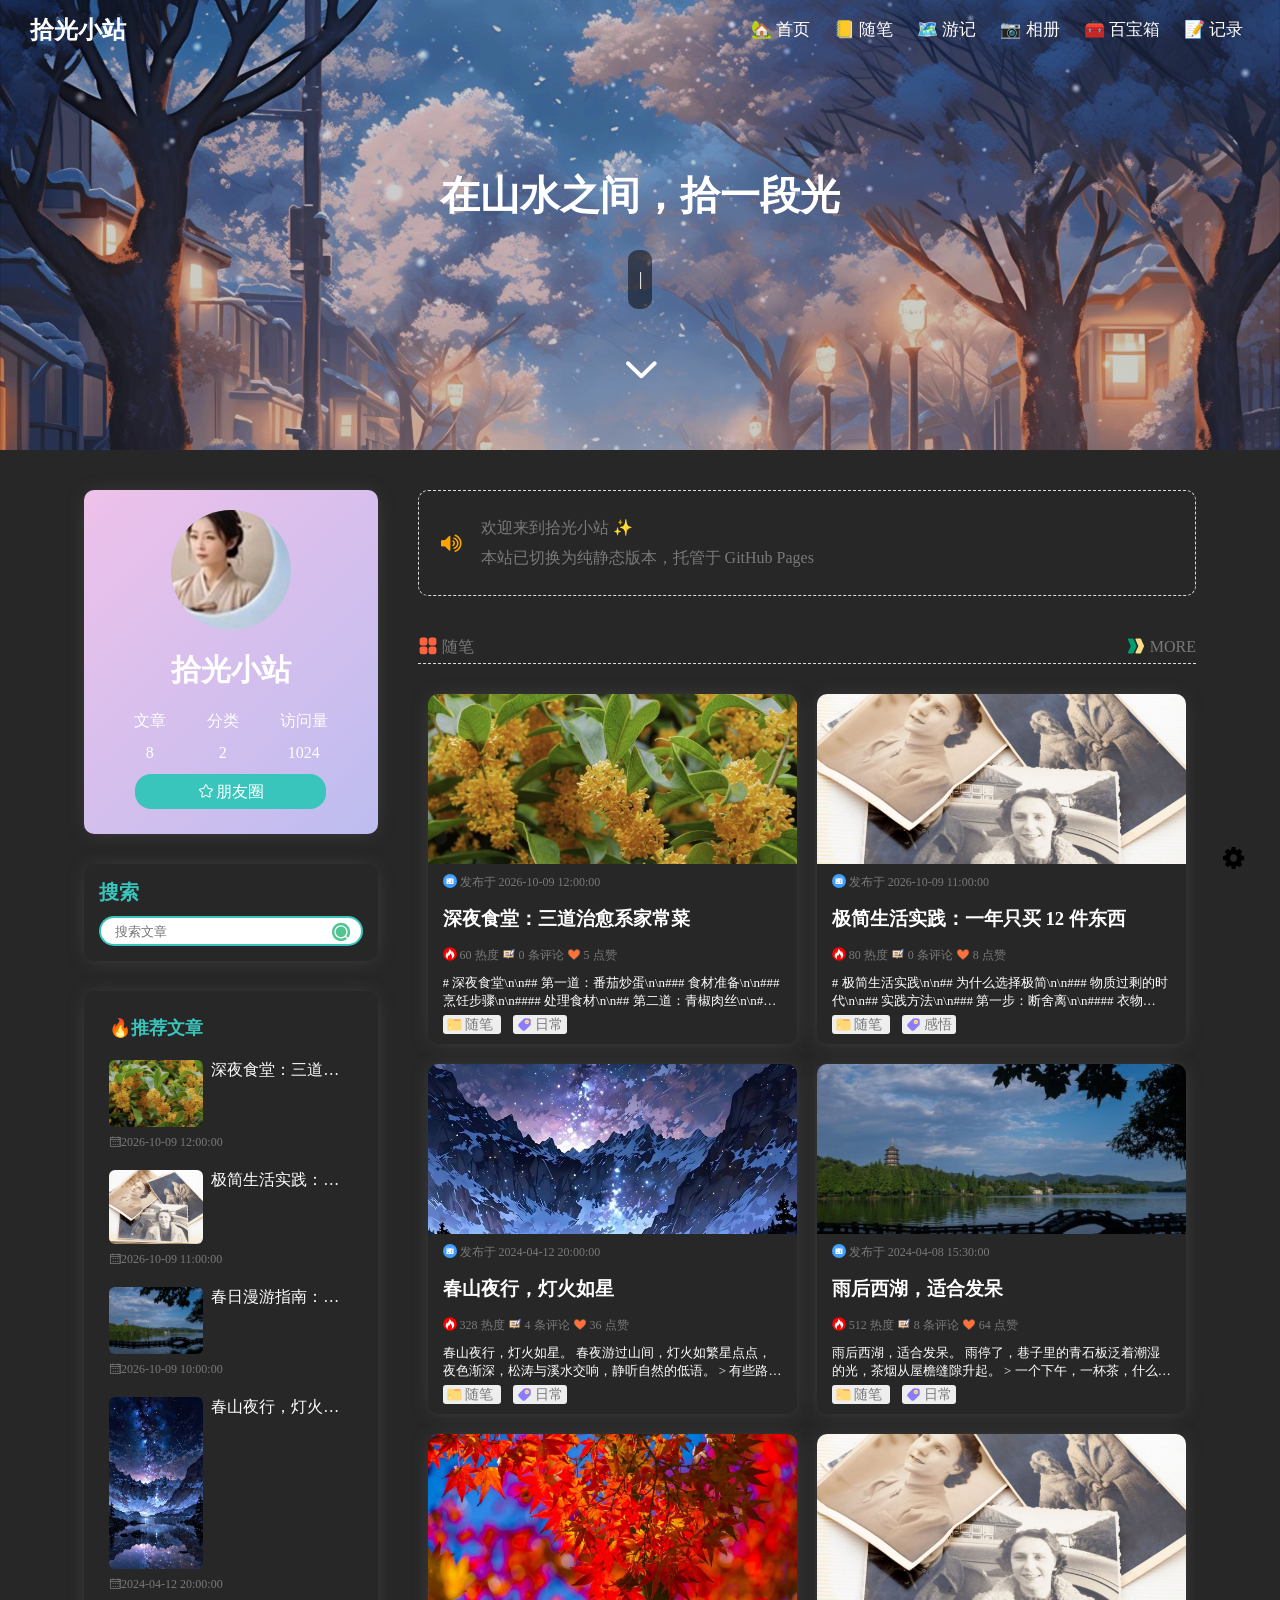
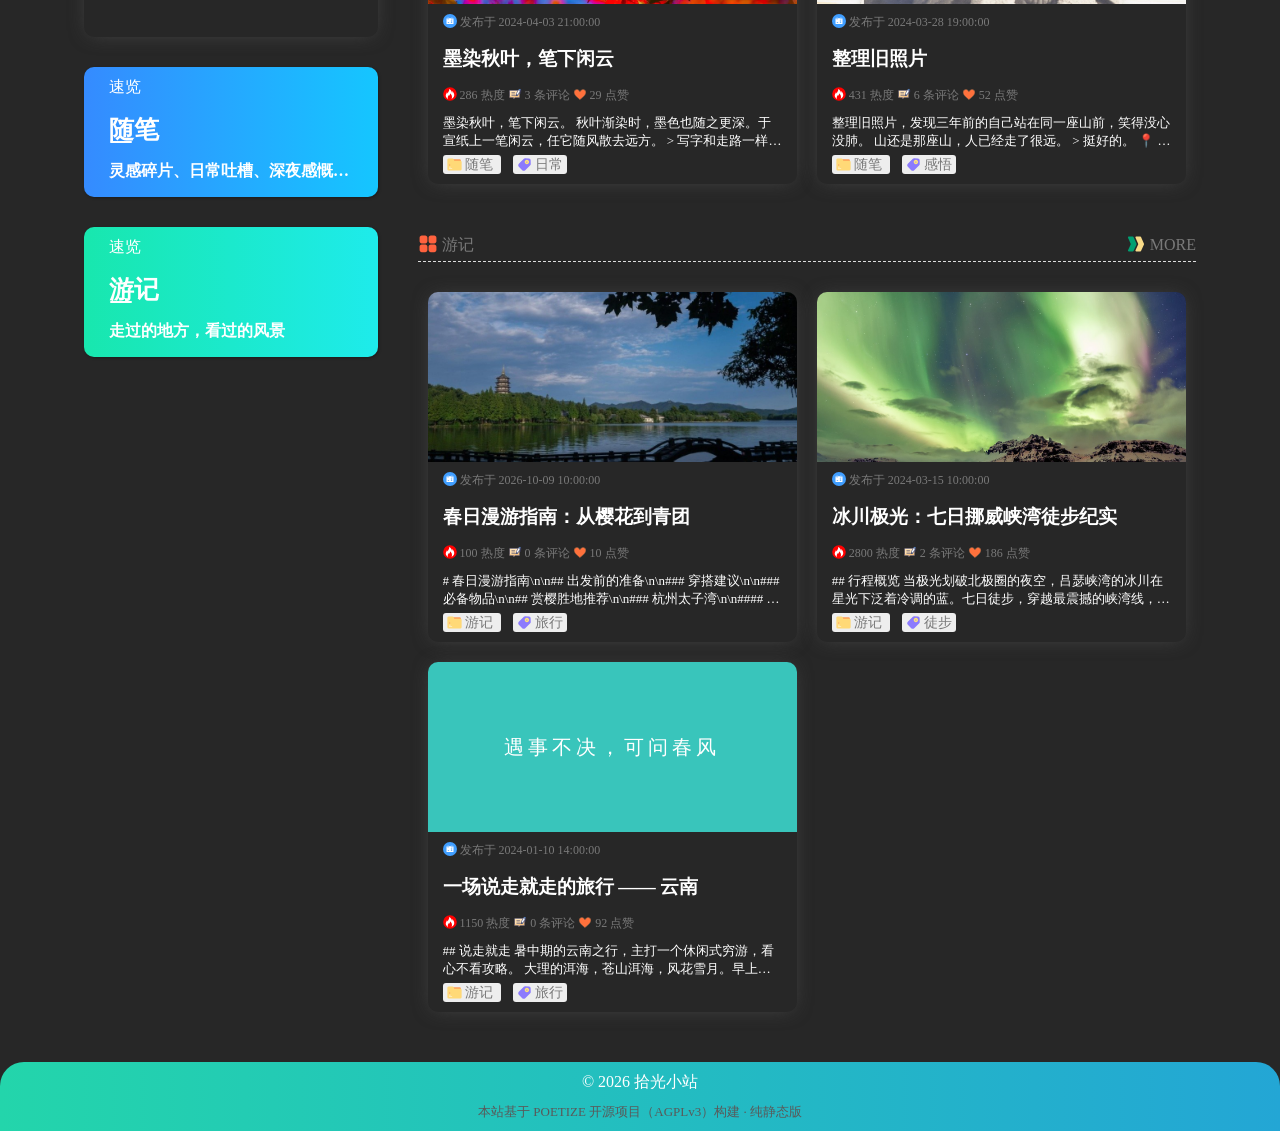
==== commit bdc3c603: "更新3篇演示文章" ====
--- a/index.html
+++ b/index.html
@@ -1,3 +1,3 @@
 <!DOCTYPE html><html><head><meta charset="utf-8"><link rel="icon" href="./poetize.jpg" sizes="16x16"><link rel="stylesheet" href="https://cdnjs.cloudflare.com/ajax/libs/animate.css/4.1.1/animate.min.css"><meta name="viewport" content="width=device-width,initial-scale=1"><title>拾光小站</title><meta name="keywords" content="拾光小站,个人博客,游记,随笔,相册,百宝箱,记录生活"><meta name="description" content="拾光小站：在山水之间，拾一段光。个人博客，记录游记、随笔与生活碎片。"><meta name="author" content="拾光"><script src="https://cdn.bootcdn.net/ajax/libs/jquery/1.12.4/jquery.min.js"></script><script src="./js/anime.min.js"></script><script src="https://cdn.bootcdn.net/ajax/libs/highlight.js/11.2.0/highlight.min.js"></script><script src="https://cdn.bootcdn.net/ajax/libs/wow/1.1.2/wow.min.js"></script><script src="https://cdn.bootcdn.net/ajax/libs/highlightjs-line-numbers.js/2.8.0/highlightjs-line-numbers.min.js"></script><script src="https://cdn.bootcdn.net/ajax/libs/clipboard.js/2.0.8/clipboard.js"></script><script src="https://cdnjs.cloudflare.com/ajax/libs/qiniu-js/3.4.0/qiniu.min.js"></script><style>body {
             margin: 0;
-        }</style><link href="css/chunk-0122b66e.ba6b2afd.css" rel="prefetch"><link href="css/chunk-02e23f34.7f8d17d9.css" rel="prefetch"><link href="css/chunk-13c8228b.9297055c.css" rel="prefetch"><link href="css/chunk-1939ddb8.db166ff5.css" rel="prefetch"><link href="css/chunk-22ece758.3c785287.css" rel="prefetch"><link href="css/chunk-34d33f80.ee86e084.css" rel="prefetch"><link href="css/chunk-3c44ac4f.c8cb30de.css" rel="prefetch"><link href="css/chunk-404786ed.52a4e299.css" rel="prefetch"><link href="css/chunk-47587f90.b9b45893.css" rel="prefetch"><link href="css/chunk-4bd1a666.4a2bc77a.css" rel="prefetch"><link href="css/chunk-52863968.226810e8.css" rel="prefetch"><link href="css/chunk-54ce3194.cc9a762c.css" rel="prefetch"><link href="css/chunk-61f70c88.b84b0deb.css" rel="prefetch"><link href="css/chunk-63f8723c.f8a23040.css" rel="prefetch"><link href="css/chunk-6c56cb23.06f5734a.css" rel="prefetch"><link href="css/chunk-716d7ec3.0731d9f2.css" rel="prefetch"><link href="css/chunk-7ba4d1e5.6638188a.css" rel="prefetch"><link href="css/chunk-7bfb61f2.dd411bf8.css" rel="prefetch"><link href="css/chunk-94e299d0.7e5d5889.css" rel="prefetch"><link href="css/chunk-98817a24.57dd3667.css" rel="prefetch"><link href="css/chunk-9caa29e2.eff47ce8.css" rel="prefetch"><link href="css/chunk-c374553e.608efdd4.css" rel="prefetch"><link href="css/chunk-c934216a.cc2ebece.css" rel="prefetch"><link href="css/chunk-e55e4f66.14c5786f.css" rel="prefetch"><link href="css/chunk-ee496ffe.ff4f5161.css" rel="prefetch"><link href="css/chunk-f7e285a6.936469f6.css" rel="prefetch"><link href="css/chunk-f9f8b146.4d78a7ab.css" rel="prefetch"><link href="js/chunk-0122b66e.5367f98c.js" rel="prefetch"><link href="js/chunk-02e23f34.32f8bb72.js" rel="prefetch"><link href="js/chunk-13c8228b.7b478421.js" rel="prefetch"><link href="js/chunk-1939ddb8.1118e6d8.js" rel="prefetch"><link href="js/chunk-22ece758.854367f9.js" rel="prefetch"><link href="js/chunk-2d0e1459.42eee4d1.js" rel="prefetch"><link href="js/chunk-34d33f80.f5c10831.js" rel="prefetch"><link href="js/chunk-3c44ac4f.df7b4ee9.js" rel="prefetch"><link href="js/chunk-404786ed.9216a725.js" rel="prefetch"><link href="js/chunk-46c1c582.a5cdcce4.js" rel="prefetch"><link href="js/chunk-47587f90.3607d0f9.js" rel="prefetch"><link href="js/chunk-4bd1a666.3006e04e.js" rel="prefetch"><link href="js/chunk-52863968.18616bdd.js" rel="prefetch"><link href="js/chunk-54ce3194.71f00278.js" rel="prefetch"><link href="js/chunk-61f70c88.a29fab2a.js" rel="prefetch"><link href="js/chunk-63f8723c.64098ad0.js" rel="prefetch"><link href="js/chunk-6c56cb23.e2ea50a7.js" rel="prefetch"><link href="js/chunk-716d7ec3.e5672c79.js" rel="prefetch"><link href="js/chunk-7ba4d1e5.565157f7.js" rel="prefetch"><link href="js/chunk-7bfb61f2.cf111250.js" rel="prefetch"><link href="js/chunk-94e299d0.7f4a603c.js" rel="prefetch"><link href="js/chunk-98817a24.313881de.js" rel="prefetch"><link href="js/chunk-9caa29e2.8e790460.js" rel="prefetch"><link href="js/chunk-c374553e.8877bdf3.js" rel="prefetch"><link href="js/chunk-c934216a.73c71d04.js" rel="prefetch"><link href="js/chunk-e55e4f66.29855f88.js" rel="prefetch"><link href="js/chunk-ee496ffe.24dbca80.js" rel="prefetch"><link href="js/chunk-f7e285a6.b124f8df.js" rel="prefetch"><link href="js/chunk-f9f8b146.446a588f.js" rel="prefetch"><link href="css/app.e7677316.css" rel="preload" as="style"><link href="css/chunk-vendors.dae7a378.css" rel="preload" as="style"><link href="js/app.a45365ae.js" rel="preload" as="script"><link href="js/chunk-vendors.73999204.js" rel="preload" as="script"><link href="css/chunk-vendors.dae7a378.css" rel="stylesheet"><link href="css/app.e7677316.css" rel="stylesheet"></head><body><div id="app"></div><script src="js/chunk-vendors.73999204.js"></script><script src="js/app.a45365ae.js"></script></body><script>new WOW().init();</script></html>+        }</style><link href="css/chunk-0122b66e.ba6b2afd.css" rel="prefetch"><link href="css/chunk-02e23f34.7f8d17d9.css" rel="prefetch"><link href="css/chunk-13c8228b.9297055c.css" rel="prefetch"><link href="css/chunk-1939ddb8.db166ff5.css" rel="prefetch"><link href="css/chunk-22ece758.3c785287.css" rel="prefetch"><link href="css/chunk-34d33f80.ee86e084.css" rel="prefetch"><link href="css/chunk-3c44ac4f.c8cb30de.css" rel="prefetch"><link href="css/chunk-404786ed.52a4e299.css" rel="prefetch"><link href="css/chunk-47587f90.b9b45893.css" rel="prefetch"><link href="css/chunk-4bd1a666.4a2bc77a.css" rel="prefetch"><link href="css/chunk-52863968.226810e8.css" rel="prefetch"><link href="css/chunk-54ce3194.cc9a762c.css" rel="prefetch"><link href="css/chunk-61f70c88.b84b0deb.css" rel="prefetch"><link href="css/chunk-63f8723c.f8a23040.css" rel="prefetch"><link href="css/chunk-6c56cb23.06f5734a.css" rel="prefetch"><link href="css/chunk-716d7ec3.0731d9f2.css" rel="prefetch"><link href="css/chunk-7ba4d1e5.6638188a.css" rel="prefetch"><link href="css/chunk-7bfb61f2.dd411bf8.css" rel="prefetch"><link href="css/chunk-94e299d0.7e5d5889.css" rel="prefetch"><link href="css/chunk-98817a24.57dd3667.css" rel="prefetch"><link href="css/chunk-9caa29e2.eff47ce8.css" rel="prefetch"><link href="css/chunk-c374553e.608efdd4.css" rel="prefetch"><link href="css/chunk-c934216a.cc2ebece.css" rel="prefetch"><link href="css/chunk-e55e4f66.14c5786f.css" rel="prefetch"><link href="css/chunk-ee496ffe.ff4f5161.css" rel="prefetch"><link href="css/chunk-f7e285a6.936469f6.css" rel="prefetch"><link href="css/chunk-f9f8b146.4d78a7ab.css" rel="prefetch"><link href="js/chunk-0122b66e.5367f98c.js" rel="prefetch"><link href="js/chunk-02e23f34.32f8bb72.js" rel="prefetch"><link href="js/chunk-13c8228b.7b478421.js" rel="prefetch"><link href="js/chunk-1939ddb8.1118e6d8.js" rel="prefetch"><link href="js/chunk-22ece758.854367f9.js" rel="prefetch"><link href="js/chunk-2d0e1459.42eee4d1.js" rel="prefetch"><link href="js/chunk-34d33f80.f5c10831.js" rel="prefetch"><link href="js/chunk-3c44ac4f.df7b4ee9.js" rel="prefetch"><link href="js/chunk-404786ed.9216a725.js" rel="prefetch"><link href="js/chunk-46c1c582.a5cdcce4.js" rel="prefetch"><link href="js/chunk-47587f90.3607d0f9.js" rel="prefetch"><link href="js/chunk-4bd1a666.3006e04e.js" rel="prefetch"><link href="js/chunk-52863968.18616bdd.js" rel="prefetch"><link href="js/chunk-54ce3194.71f00278.js" rel="prefetch"><link href="js/chunk-61f70c88.a29fab2a.js" rel="prefetch"><link href="js/chunk-63f8723c.64098ad0.js" rel="prefetch"><link href="js/chunk-6c56cb23.e2ea50a7.js" rel="prefetch"><link href="js/chunk-716d7ec3.e5672c79.js" rel="prefetch"><link href="js/chunk-7ba4d1e5.565157f7.js" rel="prefetch"><link href="js/chunk-7bfb61f2.cf111250.js" rel="prefetch"><link href="js/chunk-94e299d0.7f4a603c.js" rel="prefetch"><link href="js/chunk-98817a24.313881de.js" rel="prefetch"><link href="js/chunk-9caa29e2.8e790460.js" rel="prefetch"><link href="js/chunk-c374553e.8877bdf3.js" rel="prefetch"><link href="js/chunk-c934216a.73c71d04.js" rel="prefetch"><link href="js/chunk-e55e4f66.29855f88.js" rel="prefetch"><link href="js/chunk-ee496ffe.24dbca80.js" rel="prefetch"><link href="js/chunk-f7e285a6.b124f8df.js" rel="prefetch"><link href="js/chunk-f9f8b146.446a588f.js" rel="prefetch"><link href="css/app.e7677316.css" rel="preload" as="style"><link href="css/chunk-vendors.dae7a378.css" rel="preload" as="style"><link href="js/app.36d2536d.js" rel="preload" as="script"><link href="js/chunk-vendors.73999204.js" rel="preload" as="script"><link href="css/chunk-vendors.dae7a378.css" rel="stylesheet"><link href="css/app.e7677316.css" rel="stylesheet"></head><body><div id="app"></div><script src="js/chunk-vendors.73999204.js"></script><script src="js/app.36d2536d.js"></script></body><script>new WOW().init();</script></html>
